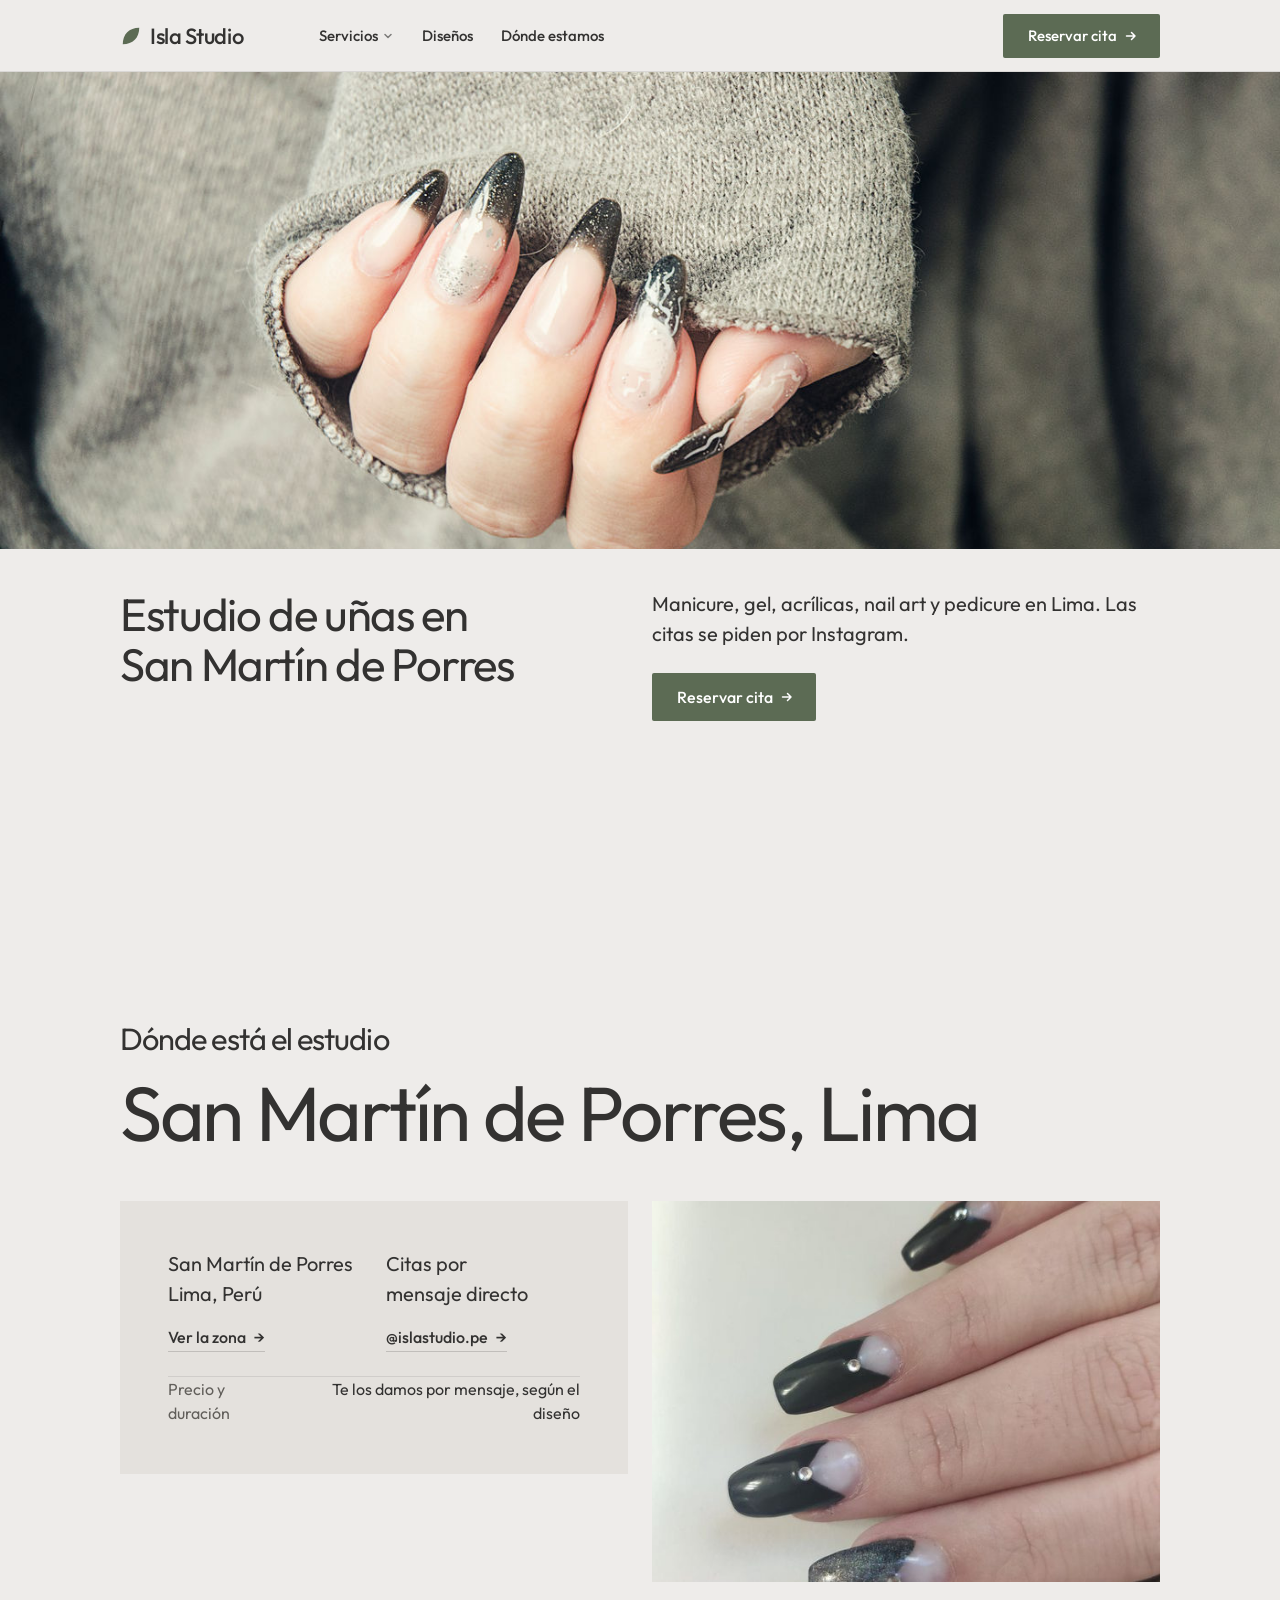
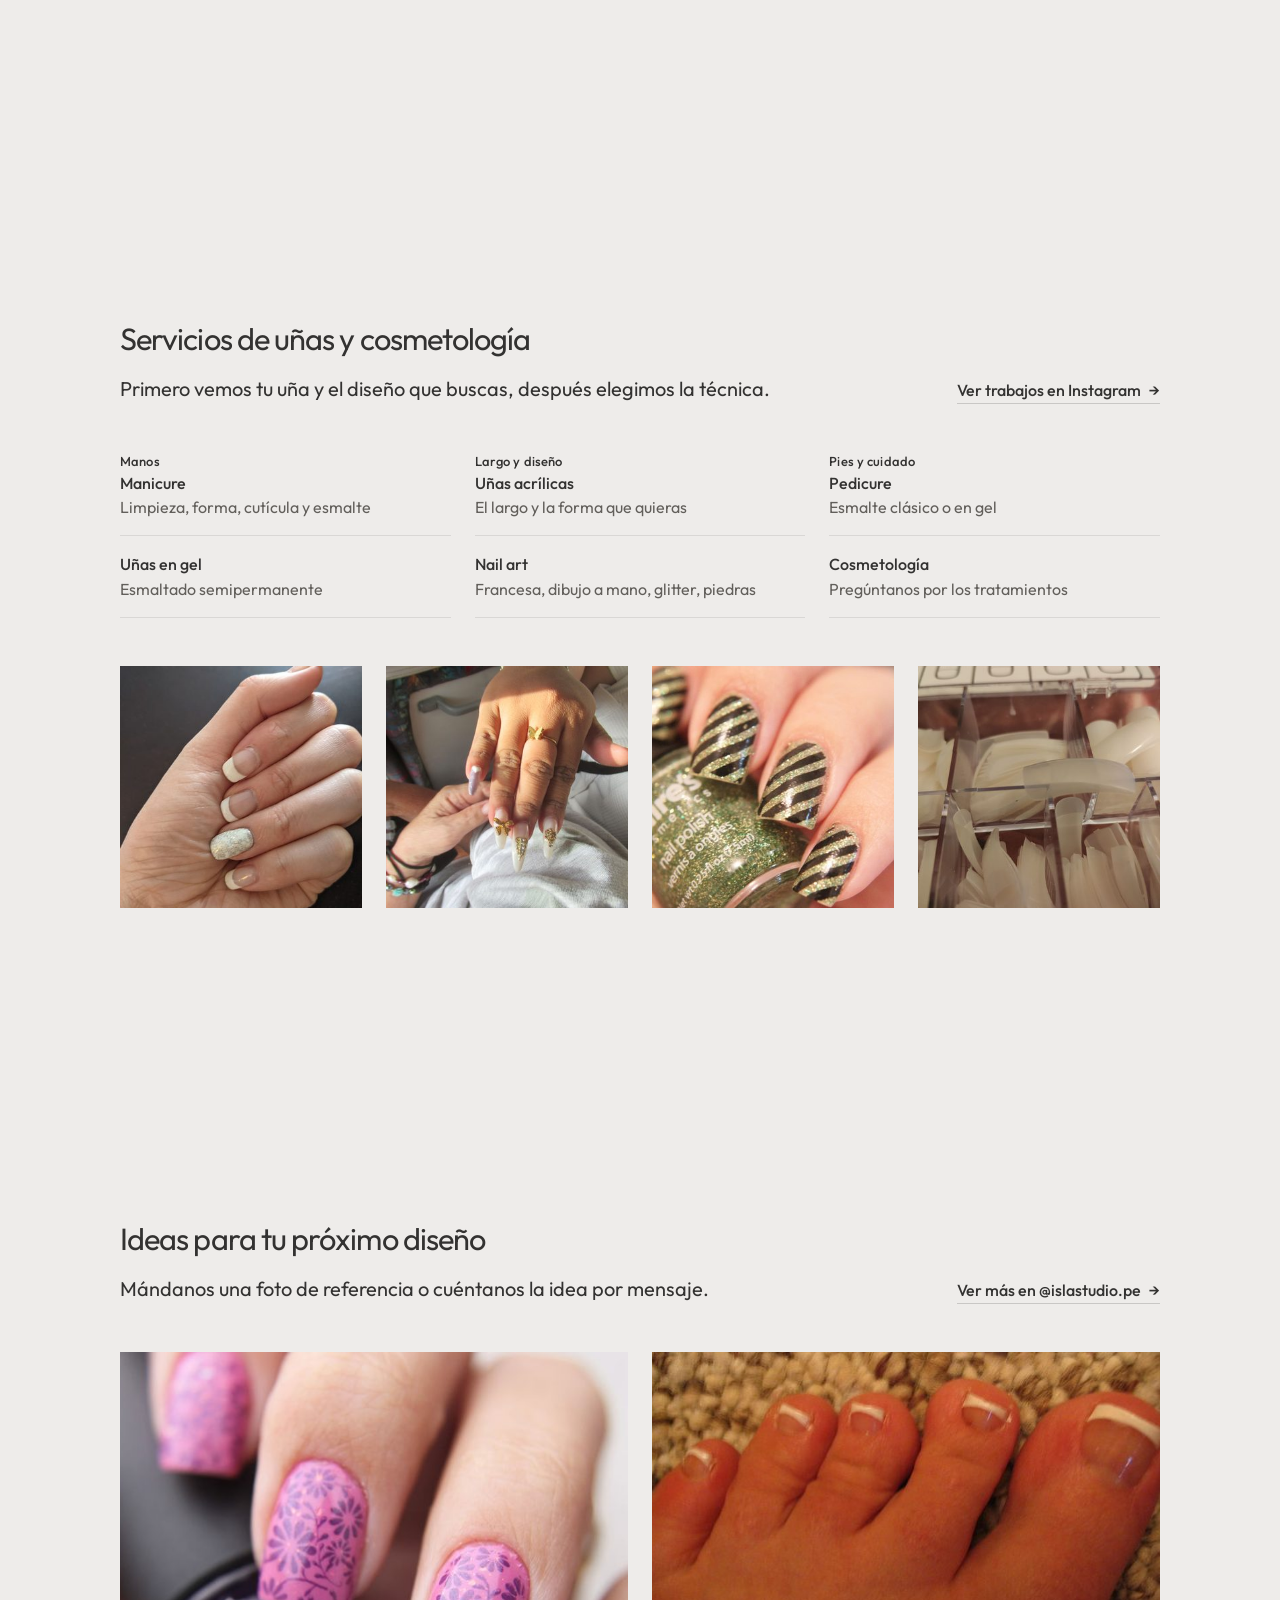
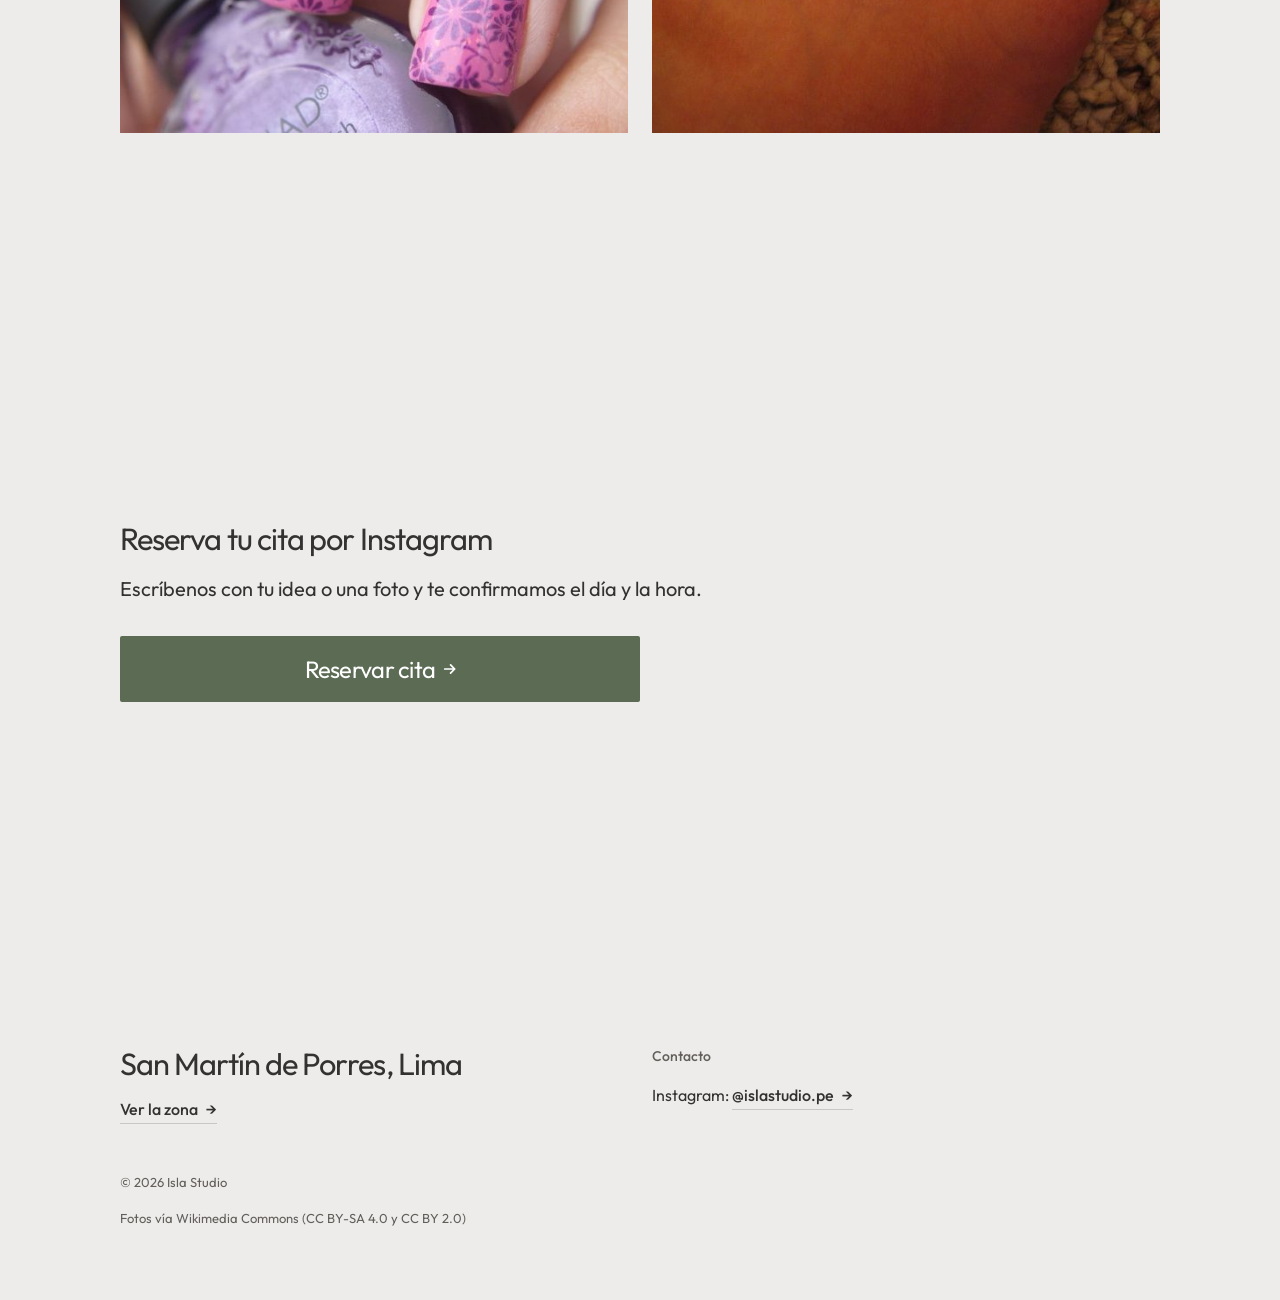
==== index.html @ 9b88b5e1 "Rediseño con taste-skill, unslop y humanizer: kit de lugar, nuevo texto en es-PE, imágenes responsiv" ====
<!doctype html>
<html lang="es-PE" data-type="place" data-radius="sharp" data-buttons="arrow" data-motion>
<head>
<meta charset="utf-8">
<meta name="viewport" content="width=device-width, initial-scale=1, viewport-fit=cover">
<title>Isla Studio | Uñas y cosmetología en San Martín de Porres, Lima</title>
<meta name="description" content="Estudio de uñas y cosmetología en San Martín de Porres, Lima: manicure, uñas en gel y acrílicas, nail art y pedicure. Citas por mensaje en Instagram.">
<link rel="canonical" href="https://islaestudioperu.com/">
<meta property="og:type" content="website">
<meta property="og:url" content="https://islaestudioperu.com/">
<meta property="og:locale" content="es_PE">
<meta property="og:site_name" content="Isla Studio">
<meta property="og:title" content="Isla Studio | Uñas y cosmetología en San Martín de Porres">
<meta property="og:description" content="Manicure, gel, acrílicas, nail art y pedicure en San Martín de Porres, Lima. Citas por Instagram.">
<meta property="og:image" content="https://islaestudioperu.com/img/manicure-gel-1200x630.jpg">
<meta name="twitter:card" content="summary_large_image">
<link rel="icon" href="favicon.svg" type="image/svg+xml">
<meta name="theme-color" content="#eeecea">
<meta name="site-kind" content="other"><meta name="page-type" content="place"><meta name="page-kind" content="place">
<link rel="preconnect" href="https://fonts.googleapis.com">
<link rel="preconnect" href="https://fonts.gstatic.com" crossorigin>
<link href="https://fonts.googleapis.com/css2?family=Outfit:wght@400..600&display=swap" rel="stylesheet">
<link rel="stylesheet" href="assets/system.css">
<link rel="stylesheet" href="assets/ui/cards.css">
<link rel="stylesheet" href="assets/motion/motion.css">
<link rel="stylesheet" href="assets/backgrounds/backgrounds.css">
<link rel="stylesheet" href="assets/layout/layout.css">
<link rel="stylesheet" href="assets/icons/icon.css">
<style>
:root {
  --p-bg: #eeecea; --p-surface: #e4e1dd; --p-ink: #333231; --p-muted: #625f5b;
  --p-accent: #5c6b54; --p-accent-ink: #ffffff; --p-action: #5c6b54; --p-action-ink: #ffffff;
  --p-inv-bg: #333231; --p-inv-surface: #3e3d3c; --p-inv-ink: #eeecea; --p-inv-muted: #adaba9;
  --p-inv-accent: #eeecea; --p-inv-accent-ink: #333231; --p-inv-action: #eeecea; --p-inv-action-ink: #333231;
  --font-display: "Outfit", system-ui, sans-serif;
  --font-text: "Outfit", system-ui, sans-serif;
  --display-weight: 400;
  --display-tracking: -0.03em;
}
</style>
<script>document.documentElement.classList.add('m-enter');setTimeout(()=>document.documentElement.classList.add('m-enter-done'),700)</script>
<script src="assets/backgrounds/backgrounds.js"></script>
<script>document.documentElement.classList.add('mo-js');setTimeout(()=>document.documentElement.classList.add('mo-safe'),2500)</script>
<link rel="modulepreload" href="assets/moments/moments.js">
<link rel="modulepreload" href="assets/moments/lib.js">
<link rel="modulepreload" href="assets/moments/picture-develops/moment.js">
<style>
  .rows .rows__name small { display: block; font-weight: 400; color: var(--muted); font-size: 16px; line-height: 24px; }
  .type-moment { margin: 0; max-width: none; width: 100%; font: var(--display-weight) clamp(40px, 6vw, 88px)/1.02 var(--font-display); letter-spacing: -0.03em; }
  .type-moment a { display: block; color: inherit; text-decoration: underline; text-decoration-thickness: 2px; text-underline-offset: 0.12em; text-decoration-color: transparent; transition: text-decoration-color 180ms cubic-bezier(0.22, 1, 0.36, 1); }
  .type-moment a:hover, .type-moment a:focus-visible { text-decoration-color: currentColor; }
  #visit .visit-head { display: grid; gap: var(--s-4); margin-bottom: var(--s-7); }
  .strip { margin-top: var(--s-7); }
  .strip a, .pair a { display: block; overflow: hidden; color: inherit; }
  .strip img, .pair img { display: block; width: 100%; object-fit: cover; transition: transform 600ms cubic-bezier(0.22, 1, 0.36, 1); }
  .strip img { aspect-ratio: 1 / 1; }
  .pair img { aspect-ratio: 4 / 3; }
  @media (hover: hover) and (pointer: fine) { .strip a:hover img, .pair a:hover img { transform: scale(1.03); } }
  @media (max-width: 1023px) { #visit .pl-photo { margin-top: var(--s-7); } }
  @media (min-width: 640px) and (max-width: 1023px) {
    #servicios .grid--top { grid-template-columns: repeat(3, minmax(0, 1fr)); }
    #servicios .strip { grid-template-columns: repeat(4, minmax(0, 1fr)); }
    #servicios .grid > * { grid-column: auto; }
  }
  @media (max-width: 639px) {
    .strip { grid-template-columns: repeat(2, minmax(0, 1fr)); }
    .strip > * { grid-column: auto; }
    .strip > :nth-child(n+3) { display: none; }
  }
</style>
<script type="application/ld+json">
{
  "@context": "https://schema.org",
  "@type": "NailSalon",
  "name": "Isla Studio",
  "url": "https://islaestudioperu.com/",
  "description": "Estudio de uñas y cosmetología en San Martín de Porres, Lima.",
  "image": "https://islaestudioperu.com/img/manicure-gel-2000x900.jpg",
  "address": {
    "@type": "PostalAddress",
    "addressLocality": "San Martín de Porres",
    "addressRegion": "Lima",
    "addressCountry": "PE"
  },
  "areaServed": "San Martín de Porres, Lima",
  "sameAs": ["https://www.instagram.com/islastudio.pe/"]
}
</script>
</head>
<body>
<!-- type: place (compact page, 8 photographs)
     deal: hero place (printed), nav nav-cards, footer footer-visit, rhythm space, buttons arrow, mark leaf,
     offer strip, place pair, type moment address, rooms layout not used; close close-type (no photograph left)
     palette three-stones (stone ground and a muted olive accent, the calm of a manicure table), type outfit, radius sharp
     moments: picture-develops on the visit photograph (the one photograph that develops as the studio comes into view) -->
<header class="nav">
  <div class="wrap nav__bar">
    <a class="skip-link" href="#top">Saltar al contenido</a>
    <a class="nav__logo" href="#top"><span class="mark" data-mark="leaf" aria-hidden="true"></span>Isla Studio</a>
    <nav class="nav__links" aria-label="Principal">
      <div class="nav__item">
        <a class="nav__link" href="#servicios">Servicios <svg class="chev" viewBox="0 0 12 12" aria-hidden="true"><path d="M3 4.5l3 3 3-3" fill="none" stroke="currentColor" stroke-width="1.5" stroke-linecap="round" stroke-linejoin="round"/></svg></a>
        <div class="nav__menu">
          <div class="wrap grid">
            <a class="menu-card span-4" href="#manos">
              <div class="panel"><img class="frame__img" src="img/francesa-glitter-600x750.jpg" width="600" height="750" alt="Uñas con francesa y glitter" loading="lazy"></div>
              <span class="t-card">Manos</span>
              <span class="t-small muted">Manicure y uñas en gel</span>
            </a>
            <a class="menu-card span-4" href="#largo">
              <div class="panel"><img class="frame__img" src="img/stiletto-dorado-800x800.jpg" width="800" height="800" alt="Uñas stiletto en nude con mariposas doradas" loading="lazy"></div>
              <span class="t-card">Largo y diseño</span>
              <span class="t-small muted">Acrílicas y nail art</span>
            </a>
            <a class="menu-card span-4" href="#pies">
              <div class="panel"><img class="frame__img" src="img/pedicure-francesa-700x434.jpg" width="700" height="434" alt="Pedicure con francesa blanca" loading="lazy"></div>
              <span class="t-card">Pies y cuidado</span>
              <span class="t-small muted">Pedicure y cosmetología</span>
            </a>
          </div>
        </div>
      </div>
      <div class="nav__item"><a class="nav__link" href="#disenos">Diseños</a></div>
      <div class="nav__item"><a class="nav__link" href="#visit">Dónde estamos</a></div>
    </nav>
    <div class="nav__actions">
      <a class="btn btn--primary" href="https://ig.me/m/islastudio.pe" target="_blank" rel="noopener">Reservar cita</a>
    </div>
    <button class="nav__toggle" type="button" aria-expanded="false" aria-label="Menú"><svg width="18" height="18" viewBox="0 0 18 18" aria-hidden="true"><path d="M2 5h14M2 13h14" stroke="currentColor" stroke-width="1.6" stroke-linecap="round"/></svg></button>
  </div>
</header>

<main id="top">
  <section class="hero hero--place" data-enter aria-labelledby="hero-h">
    <picture class="hero__bg" data-phone-fill style="--ly-pos: 50% 50%"><source media="(max-width: 639px)" srcset="img/manicure-gel-800x900.jpg"><img src="img/manicure-gel-2000x900.jpg" srcset="img/manicure-gel-1400x700.jpg 1400w, img/manicure-gel-2000x900.jpg 2000w" sizes="100vw" width="2000" height="900" alt="Manos con uñas largas en punta, francesa negra y nail art, sobre un suéter gris" fetchpriority="high"></picture>
    <div class="wrap"><div class="hero-text">
      <div class="hero__text">
        <h1 id="hero-h">Estudio de uñas en San Martín de Porres</h1>
        <p class="hero__lead">Manicure, gel, acrílicas, nail art y pedicure en Lima. Las citas se piden por Instagram.</p>
        <div class="btn-row"><a class="btn btn--primary" href="https://ig.me/m/islastudio.pe" target="_blank" rel="noopener">Reservar cita</a></div>
      </div>
    </div></div>
  </section>

  <section class="section" id="visit" data-place="visit" aria-labelledby="visit-h">
    <div class="wrap">
      <div class="visit-head">
        <h2 id="visit-h">Dónde está el estudio</h2>
        <p class="type-moment"><a class="type-moment__link" href="https://www.google.com/maps/search/?api=1&amp;query=San+Mart%C3%ADn+de+Porres%2C+Lima" target="_blank" rel="noopener">San Martín de Porres, Lima</a></p>
      </div>
      <div class="grid grid--top">
        <div class="span-6">
          <div class="visit visit--card">
            <div class="visit__cols">
              <div class="visit__col stack-4">
                <address class="visit__address">San Martín de Porres<br>Lima, Perú</address>
                <a class="link" href="https://www.google.com/maps/search/?api=1&amp;query=San+Mart%C3%ADn+de+Porres%2C+Lima" target="_blank" rel="noopener">Ver la zona</a>
              </div>
              <div class="visit__col stack-4">
                <p class="visit__address">Citas por mensaje directo</p>
                <a class="link" href="https://www.instagram.com/islastudio.pe/" target="_blank" rel="noopener">@islastudio.pe</a>
              </div>
            </div>
            <ul class="visit__rows">
              <li><span>Precio y duración</span><span>Te los damos por mensaje, según el diseño</span></li>
            </ul>
          </div>
        </div>
        <figure class="pl-photo pl-photo--end span-6 start-7" data-moment="picture-develops" style="--pl-r: 1.3333; --pos: 50% 55%"><img src="img/unas-piedras-800x1066.jpg" srcset="img/unas-piedras-600x800.jpg 600w, img/unas-piedras-800x1066.jpg 800w" sizes="(max-width: 1023px) 92vw, 588px" alt="Uñas en gris oscuro con piedras pequeñas y degradado con glitter" width="800" height="1066" loading="lazy"></figure>
      </div>
    </div>
  </section>

  <section class="section" id="servicios" aria-labelledby="servicios-h">
    <div class="wrap">
      <div class="section-head section-head--split">
        <div><h2 id="servicios-h">Servicios de uñas y cosmetología</h2><p>Primero vemos tu uña y el diseño que buscas, después elegimos la técnica.</p></div>
        <a class="link" href="https://www.instagram.com/islastudio.pe/" target="_blank" rel="noopener">Ver trabajos en Instagram</a>
      </div>
      <div class="grid grid--top">
        <div class="span-4" id="manos">
          <p class="t-label">Manos</p>
          <ul class="rows">
            <li><span class="rows__name">Manicure<small>Limpieza, forma, cutícula y esmalte</small></span></li>
            <li><span class="rows__name">Uñas en gel<small>Esmaltado semipermanente</small></span></li>
          </ul>
        </div>
        <div class="span-4" id="largo">
          <p class="t-label">Largo y diseño</p>
          <ul class="rows">
            <li><span class="rows__name">Uñas acrílicas<small>El largo y la forma que quieras</small></span></li>
            <li><span class="rows__name">Nail art<small>Francesa, dibujo a mano, glitter, piedras</small></span></li>
          </ul>
        </div>
        <div class="span-4" id="pies">
          <p class="t-label">Pies y cuidado</p>
          <ul class="rows">
            <li><span class="rows__name">Pedicure<small>Esmalte clásico o en gel</small></span></li>
            <li><span class="rows__name">Cosmetología<small>Pregúntanos por los tratamientos</small></span></li>
          </ul>
        </div>
      </div>
      <div class="grid strip">
        <a class="span-3" href="https://www.instagram.com/islastudio.pe/" target="_blank" rel="noopener"><img src="img/francesa-glitter-600x750.jpg" srcset="img/francesa-glitter-360x450.jpg 360w, img/francesa-glitter-600x750.jpg 600w" sizes="(max-width: 639px) 44vw, 282px" alt="Francesa con glitter en el dedo anular" width="600" height="750" loading="lazy"></a>
        <a class="span-3" href="https://www.instagram.com/islastudio.pe/" target="_blank" rel="noopener"><img src="img/stiletto-dorado-800x800.jpg" srcset="img/stiletto-dorado-360x360.jpg 360w, img/stiletto-dorado-800x800.jpg 800w" sizes="(max-width: 639px) 44vw, 282px" alt="Uñas stiletto en nude con mariposas doradas" width="800" height="800" loading="lazy"></a>
        <a class="span-3" href="https://www.instagram.com/islastudio.pe/" target="_blank" rel="noopener"><img src="img/rayas-glitter-800x800.jpg" srcset="img/rayas-glitter-360x360.jpg 360w, img/rayas-glitter-800x800.jpg 800w" sizes="(max-width: 639px) 44vw, 282px" alt="Uñas con rayas diagonales negras y glitter dorado" width="800" height="800" loading="lazy"></a>
        <a class="span-3" href="https://www.instagram.com/islastudio.pe/" target="_blank" rel="noopener"><img src="img/tips-unas-600x750.jpg" srcset="img/tips-unas-360x450.jpg 360w, img/tips-unas-600x750.jpg 600w" sizes="(max-width: 639px) 44vw, 282px" alt="Caja de tips transparentes para extensiones de uñas" width="600" height="750" loading="lazy"></a>
      </div>
    </div>
  </section>

  <section class="section" id="disenos" aria-labelledby="disenos-h">
    <div class="wrap">
      <div class="section-head section-head--split">
        <div><h2 id="disenos-h">Ideas para tu próximo diseño</h2><p>Mándanos una foto de referencia o cuéntanos la idea por mensaje.</p></div>
        <a class="link" href="https://www.instagram.com/islastudio.pe/" target="_blank" rel="noopener">Ver más en @islastudio.pe</a>
      </div>
      <div class="grid grid--top pair">
        <a class="span-6" href="https://www.instagram.com/islastudio.pe/" target="_blank" rel="noopener"><img src="img/nail-art-rosa-1000x620.jpg" srcset="img/nail-art-rosa-700x434.jpg 700w, img/nail-art-rosa-1000x620.jpg 1000w" sizes="(max-width: 639px) 92vw, 588px" alt="Uñas rosadas con flores estampadas en morado" width="1000" height="620" loading="lazy"></a>
        <a class="span-6" href="https://www.instagram.com/islastudio.pe/" target="_blank" rel="noopener"><img src="img/pedicure-francesa-1000x620.jpg" srcset="img/pedicure-francesa-700x434.jpg 700w, img/pedicure-francesa-1000x620.jpg 1000w" sizes="(max-width: 639px) 92vw, 588px" alt="Pedicure con francesa blanca" width="1000" height="620" loading="lazy"></a>
      </div>
    </div>
  </section>
</main>

<footer class="footer closing footer--visit" id="contact" aria-labelledby="close-h">
  <div class="wrap">
    <div class="closing__cta close--type">
      <div class="section-head"><h2 id="close-h">Reserva tu cita por Instagram</h2><p class="t-lead">Escríbenos con tu idea o una foto y te confirmamos el día y la hora.</p></div>
      <a class="btn btn--primary btn--xl" href="https://ig.me/m/islastudio.pe" target="_blank" rel="noopener">Reservar cita</a>
      <!-- WhatsApp (cuando tengas el número): <a class="btn btn--secondary" href="https://wa.me/51NUMERO?text=Hola%20Isla%20Studio">Escribir por WhatsApp</a> -->
    </div>
    <div class="closing__links">
      <div class="grid">
        <div class="span-6 stack-4">
          <address class="footer__address">San Martín de Porres, Lima</address>
          <p><a class="link" href="https://www.google.com/maps/search/?api=1&amp;query=San+Mart%C3%ADn+de+Porres%2C+Lima" target="_blank" rel="noopener">Ver la zona</a></p>
        </div>
        <div class="span-6 start-7 stack-4">
          <h3>Contacto</h3>
          <p>Instagram: <a class="link" href="https://www.instagram.com/islastudio.pe/" target="_blank" rel="noopener">@islastudio.pe</a></p>
        </div>
      </div>
      <div class="footer__legal">
        <span>&copy; 2026 Isla Studio</span>
        <a class="credits" href="creditos.html">Fotos vía Wikimedia Commons (CC BY-SA 4.0 y CC BY 2.0)</a>
      </div>
    </div>
  </div>
</footer>
<nav class="actionbar" aria-label="Acciones rápidas">
  <a class="btn btn--primary" href="https://ig.me/m/islastudio.pe" target="_blank" rel="noopener">Reservar cita</a>
</nav>
<script type="module" src="assets/system.js"></script>
<script type="module" src="assets/motion/motion.js"></script>
<script type="module" src="assets/layout/layout.js"></script>
</body>
</html>
---- assets/system.css ----
/*
  taste-skill system.css - the one system for the page. Link it first, then assets/ui/cards.css (the
  feature card, its panel and the fragment placements), then set the palette (--p-*), the fonts and
  the radius set on :root in the page (node scripts/start.mjs prints that block).
  Do not add a second grid, spacing scale, type scale, radius scale, button or card style.
*/

/* ---------------------------------------------------------------- tokens */
:root {
  /* palette (hex only; fx.js reads --bg --surface --ink --muted --accent --accent-ink) */
  --p-bg: #ffffff;
  --p-surface: #f4f4f4;
  --p-ink: #111111;
  --p-muted: #6b6b6b;
  --p-accent: #1a4be0;
  --p-accent-ink: #ffffff;
  --p-action: #1a4be0;      /* buttons, links, focus: the accent, or the ink when the accent is too pale */
  --p-action-ink: #ffffff;
  --p-inv-bg: #111111;
  --p-inv-surface: #1c1c1c;
  --p-inv-ink: #f4f4f4;
  --p-inv-muted: #a3a3a3;
  --p-inv-accent: #ffffff;
  --p-inv-accent-ink: #111111;
  --p-inv-action: #ffffff;
  --p-inv-action-ink: #111111;
  /* the lit ground behind UI and in the closing band (references/cards.md), one per page, tech pages only
     (none on kind other, which is flat): <html data-ground="sand|sky|sage|painting">. system.js gives it to every ground
     that holds UI, on light and dark pages alike; --hue on one panel changes only its accent */
  --ground-bg: #d9ccb7; --ground-surface: #e9e0d2; --ground-ink: #2a2622; --ground-muted: #5a534a; --ground-accent: #a8794a;

  /* fonts */
  --font-display: system-ui, -apple-system, "Segoe UI", sans-serif;
  --font-text: system-ui, -apple-system, "Segoe UI", sans-serif;
  --font-mono: ui-monospace, "SFMono-Regular", Menlo, Consolas, monospace;
  --display-weight: 400;    /* headlines 400; 500 on a tech page (software, gaming, hardware) */
  --display-tracking: -0.025em;

  /* the page rhythm (references/layout-v4.md): one section per screen. The header is fixed and
     --nav tall; every section is padded --padt above and --padb (plus the phone action bar, --bar)
     below, and is exactly one or two screens tall (--h: 1 or 2; --hm on a phone). The hero's words
     start --hgap under the header and its content ends --hpadb above the fold. */
  --nav: 72px;
  --padt: 120px;
  --padb: 72px;
  --hgap: 48px;
  --hpadb: 64px;
  --bar: 0px;
  /* grid: one .wrap (alias .container) for the header, every section and the footer, the same
     --gut on both sides: 1280 wide at x 80-1360 at 1440, 342 at x 24-366 at 390 */
  --container: 1280px;
  --gut: 80px;
  --pad: var(--gut);
  --gutter: 24px;

  /* spacing: 4/8 scale */
  --s-1: 4px;  --s-2: 8px;  --s-3: 12px; --s-4: 16px; --s-5: 24px;
  --s-6: 32px; --s-7: 48px; --s-8: 64px; --s-9: 96px; --s-10: 128px;
  --section: 40px;      /* only a .section outside main (the kit's demo pages); every main > section and
                           footer.closing take --padt and --padb */
  --section-band: 56px; /* the same for an older footer outside footer.closing */
  --head-gap: 48px;     /* the one heading-to-content gap, 32 on a phone (layout.css reads it as --ly-head-gap) */
  --card-pad: 16px;     /* card padding (cards.css sets its own for cards with a panel) */
  --card-gap: 16px;     /* gap between cards */

  /* type scale (the only sizes on the page) */
  --t-label: 13px;
  --t-small: 14px;
  --t-body: 16px;
  --t-lead: 18px;
  --t-card: 18px;
  --t-h3: 24px;
  /* straight lines from the phone size at 390 to the desktop size at 1440 (system.md's table) */
  --t-h2: clamp(30px, 1.72vw + 23.3px, 48px);
  --t-h1: clamp(38px, 3.24vw + 25.4px, 72px);
  /* a big number stays a step under the h2 (VI-11): 38 at 1440, 28 at 390, so it never reads as a
     section heading; a stats row and a price set their own, smaller still */
  --t-stat: clamp(28px, .952vw + 24.29px, 38px);

  /* radius: one scale (soft by default; data-radius on <html> switches it) */
  --r-sm: 8px;  --r-md: 12px; --r-lg: 20px; --r-btn: 8px;

  /* controls (fixed here; a page never adds its own) */
  --btn-h: 44px;
  --btn-h-sm: 36px;
  --nav-h: var(--nav);  /* the older name, kept for the kit's files */
  --icon: 16px;         /* small icons: socials, menu chevrons, mono brand marks */

  /* motion: the one UI ease-out (motion.css --m-ease and ui/base.css --u-ease read it; references/motion.md) */
  --ease: cubic-bezier(.2, .8, .2, 1);
  --dur: 180ms;
}
html[data-radius="sharp"] { --r-sm: 4px; --r-md: 6px;  --r-lg: 8px;  --r-btn: 4px; }
html[data-radius="soft"]  { --r-sm: 8px; --r-md: 12px; --r-lg: 20px; --r-btn: 8px; }
html[data-radius="round"] { --r-sm: 10px; --r-md: 16px; --r-lg: 24px; --r-btn: 999px; }
/* the four lit grounds (references/cards.md); sand is the default above. painting goes with
   painterly-landscape (x.ai's daylight sky over olive hills) */
html[data-ground="sky"]      { --ground-bg: #c6d3df; --ground-surface: #d6e0e9; --ground-ink: #25303a; --ground-muted: #4d5964; --ground-accent: #3f6a92; }
html[data-ground="sage"]     { --ground-bg: #cdd6c6; --ground-surface: #dce3d6; --ground-ink: #262d24; --ground-muted: #535b51; --ground-accent: #6c8e63; }
html[data-ground="painting"] { --ground-bg: #79a8d6; --ground-surface: #a6c4e2; --ground-ink: #16212c; --ground-muted: #273949; --ground-accent: #9c9b3c; }
/* cards.css takes its card and panel radii from this scale */
html[data-radius] .card { --c-r: var(--r-lg); }
html[data-radius] .panel { --p-r: var(--r-md); }

/* a phone: the header 56, the sections padded 96 / 48, the hero's words 40 under the header and its
   content ending 24 above the fold, 24 at both sides, 12 between columns */
@media (max-width: 639px) {
  :root { --nav: 56px; --padt: 96px; --padb: 48px; --hgap: 40px; --hpadb: 24px; --gut: 24px; --gutter: 12px; --card-gap: 12px; --head-gap: 32px; }
}
@media (min-width: 640px) {
  :root { --gut: 48px; --section: 48px; --section-band: 72px; --card-pad: 24px; }
}
@media (min-width: 1024px) {
  :root { --gut: 80px; --section: 56px; --section-band: 96px; --card-gap: 24px;
          --t-lead: 20px; --t-card: 20px; --t-h3: 28px; }
  /* a place (and a local service): the 1200 column at x 120-1320 */
  html[data-type="place"] { --gut: 120px; --container: 1200px; }
}
/* a place (VI-06, ST-96, PH-23): its own smaller type (h1 48/53 and 32/37, h2 32/40 and 24/30, titles
   and the sub-line 20 and 18), the Recipe 3 hero's gap under its photograph (40, 24 on a phone),
   square photographs and cards and 2px buttons, whatever data-radius and data-buttons say */
:root[data-type="place"] {
  --hgap: 40px;
  --t-h1: clamp(32px, 1.524vw + 26.06px, 48px);
  --t-h2: clamp(24px, .762vw + 21px, 32px);
  --t-h3: clamp(20px, .381vw + 18.51px, 24px);
  --r-sm: 2px; --r-md: 0px; --r-lg: 0px; --r-btn: 2px;
}
:root[data-type="place"] :is(h1, .t-h1) { line-height: 1.104; }
:root[data-type="place"] :is(h2, .t-h2) { line-height: 1.25; }
@media (max-width: 639px) {
  :root[data-type="place"] { --hgap: 24px; }
  :root[data-type="place"] :is(h1, .t-h1) { line-height: 1.156; }
}

/* ---------------------------------------------------------------- grounds (at most three) */
:root, .ground-base {
  --bg: var(--p-bg); --surface: var(--p-surface); --ink: var(--p-ink); --muted: var(--p-muted);
  --accent: var(--p-accent); --accent-ink: var(--p-accent-ink); --card: var(--p-surface);
  --action: var(--p-action); --action-ink: var(--p-action-ink);
}
.ground-surface {
  --bg: var(--p-surface); --surface: var(--p-bg); --ink: var(--p-ink); --muted: var(--p-muted);
  --accent: var(--p-accent); --accent-ink: var(--p-accent-ink); --card: var(--p-bg);
  --action: var(--p-action); --action-ink: var(--p-action-ink);
}
.ground-inverse {
  --bg: var(--p-inv-bg); --surface: var(--p-inv-surface); --ink: var(--p-inv-ink); --muted: var(--p-inv-muted);
  --accent: var(--p-inv-accent); --accent-ink: var(--p-inv-accent-ink); --card: var(--p-inv-surface);
  --action: var(--p-inv-action); --action-ink: var(--p-inv-action-ink);
}
:root, .ground-base, .ground-surface, .ground-inverse {
  --line: color-mix(in oklab, var(--ink) 11%, transparent);
  --line-strong: color-mix(in oklab, var(--ink) 20%, transparent);
  /* effects (fx.js) and UI fragments (assets/ui) take the colours of the ground they sit on */
  --fx-bg: var(--bg); --fx-surface: var(--surface); --fx-ink: var(--ink); --fx-muted: var(--muted);
  --fx-accent: var(--accent); --fx-accent-ink: var(--accent-ink);
  --ui-font: var(--font-text); --ui-mono: var(--font-mono); --ui-radius: var(--r-md);
}
.ground-base, .ground-surface, .ground-inverse { background: var(--bg); color: var(--ink); }

/* ---------------------------------------------------------------- base */
*, *::before, *::after { box-sizing: border-box; }
/* an anchor lands on the section's top (the judge's frame): the fixed header covers --nav of its --padt */
html { -webkit-text-size-adjust: 100%; scroll-padding-top: 0; scroll-behavior: auto; margin: 0; }
body {
  margin: 0; background: var(--bg); color: var(--ink);
  font: 400 var(--t-body)/1.55 var(--font-text);
  -webkit-font-smoothing: antialiased; text-rendering: optimizeLegibility; overflow-x: clip;
}
img, svg, video, canvas { display: block; max-width: 100%; }
/* hidden means hidden, also on an img the line above makes a block (a menu tab's photograph, a peek photograph) */
[hidden] { display: none !important; }
img, video { height: auto; }
a { color: inherit; text-decoration: none; }
button { font: inherit; color: inherit; }
h1, h2, h3, h4, p, ul, ol, figure, blockquote { margin: 0; }
ul, ol { padding: 0; list-style: none; }
h1, h2, h3, h4 {
  font-family: var(--font-display); font-weight: var(--display-weight);
  letter-spacing: var(--display-tracking); text-wrap: balance; overflow-wrap: break-word;
  /* a long word (a German compound at 390) breaks at a syllable with a hyphen, in the language of <html lang>;
     only words of 10 letters or more, 4 at least on each side, so a short English heading never breaks */
  hyphens: auto; -webkit-hyphens: auto; hyphenate-limit-chars: 10 4 4;
}
h1, .t-h1 { font-size: var(--t-h1); line-height: 1.04; }
h2, .t-h2 { font-size: var(--t-h2); line-height: 1.1; }
h3, .t-h3 { font-size: var(--t-h3); line-height: 1.2; }
h4, .t-card { font-family: var(--font-text); font-weight: 500; font-size: var(--t-card); line-height: 1.3; letter-spacing: -0.01em; }
p { text-wrap: pretty; }
.t-lead  { font-size: var(--t-lead); line-height: 1.5; }
.t-body  { font-size: var(--t-body); line-height: 1.55; }
.t-small { font-size: var(--t-small); line-height: 1.5; }
.t-label { font-size: var(--t-label); font-weight: 500; line-height: 1.4; letter-spacing: 0.01em; }
.t-stat  { font-family: var(--font-display); font-weight: var(--display-weight); font-size: var(--t-stat);
           line-height: 1; letter-spacing: var(--display-tracking); font-variant-numeric: tabular-nums; }
.muted { color: var(--muted); }
.mono  { font-family: var(--font-mono); }
.measure { max-width: 62ch; }
:focus-visible { outline: 2px solid var(--action); outline-offset: 2px; border-radius: 2px; }
::selection { background: color-mix(in oklab, var(--accent) 30%, transparent); }

/* ---------------------------------------------------------------- grid */
.wrap, .container { width: min(100% - 2 * var(--gut), var(--container)); margin-inline: auto; padding-inline: 0; }
.grid { display: grid; grid-template-columns: repeat(12, minmax(0, 1fr)); column-gap: var(--gutter); row-gap: var(--card-gap); }
.grid > * { min-width: 0; grid-column: 1 / -1; }
.section { padding-block: var(--section); }

/* ---------------------------------------------------------------- one section per screen
   The page is a stack of screens. Framed at scrollY = k x the screen height, a shot shows exactly one
   section: the hero alone on the first screen, every other section (and footer.closing, the close and
   the footer in one) exactly one or two screens tall, its h2 first, --padt under its top. Heights
   and padding do it: no pinning, snapping or script.
     <section class="section" id=".." style="--h: 2">     (2 screens; --hm sets a phone's count alone)
       <div class="wrap"> the h2 first, then the content </div>     (the one in-flow child)
     </section>
   A layer (a full-bleed photograph or ground behind the words) is an <img class="layer" aria-hidden="true">
   beside the .wrap. Content must fit: one screen holds 708px of content at 1440x900 (900 - 120 - 72),
   two hold 1,608 (the second screen's part starts --padt under its top with .g2). From 640 to 1279 a
   section keeps at least its screens and grows past them rather than overlap the next. */
main > :is(section, .section), footer.closing {
  position: relative; box-sizing: border-box;
  height: calc(var(--h, 1) * 100vh); height: calc(var(--h, 1) * 100svh);
  padding: var(--padt) 0 calc(var(--padb) + var(--bar));
}
main > :is(section, .section) > :is(.wrap, .container), footer.closing > .wrap { position: relative; z-index: 1; height: 100%; }
main > :is(section, .section) > :is(.wrap, .container):not(.grid) { display: flex; flex-direction: column; }
/* a .wrap that is the section's grid too (class="wrap grid"): its rows start at the top */
main > :is(section, .section) > :is(.wrap, .container).grid { align-content: start; }
/* .fill: the block that takes what the screen leaves under the heading (a photograph, a frame) */
main > :is(section, .section) > .wrap > .fill { flex: 1 1 0; min-height: 0; }
/* two screens as two groups: row 1 the h2 and the first group, row 2 the rest (no second h2), starting
   --padt under the second screen's top, so the second shot looks like any other section */
main > :is(section, .section).g2, footer.closing.g2 { --h: 2; }
main > :is(section, .section).g2 > :is(.wrap, .container), footer.closing.g2 > .wrap { display: grid; grid-template-rows: minmax(0, 1fr) minmax(0, 1fr); row-gap: calc(var(--padt) + var(--padb) + var(--bar)); }
main > :is(section, .section).g2 > :is(.wrap, .container) > *, footer.closing.g2 > .wrap > * { min-height: 0; align-self: start; }
main > :is(section, .section).g2 > :is(.wrap, .container) > :is(.group, .fill) { align-self: stretch; }
/* a group: one screen's part of a .g2 section (its h2 and first rows, or the rest) */
.group { display: flex; flex-direction: column; min-height: 0; }
/* each screen's card row runs down to that screen's foot (the cards stretch, their panels grow), so
   the second screen of a .g2 is never a short row over an empty ground; both rows end on the same line */
@media (min-width: 1024px) {
  main > :is(section, .section).g2 > .wrap > .grid:last-child,
  main > :is(section, .section).g2 > .wrap > .group > .grid:last-child { align-self: stretch; flex: 1 1 auto; min-height: 0; }
}
.group > .fill { flex: 1 1 0; min-height: 0; }
@media (min-width: 640px) and (max-width: 1279px) {
  main > :is(section, .section):not(.hero, .section--hero), footer.closing {
    height: auto; min-height: calc(var(--h, 1) * 100vh); min-height: calc(var(--h, 1) * 100svh);
  }
  /* the section is a column and its .wrap takes all of it, so a .fill (a photograph, a frame) still
     grows to the section's foot (a min-height percentage would not resolve, leaving it at its least) */
  /* :where() keeps it at no weight, so a page's own phone- or tablet-only hiding (section.desk-only { display: none }) wins */
  :where(main > :is(section, .section):not(.hero, .section--hero), footer.closing) { display: flex; flex-direction: column; }
  main > :is(section, .section):not(.hero, .section--hero) > :is(.wrap, .container), footer.closing > .wrap { flex: 1 0 auto; height: auto; min-height: 0; }
}
/* a phone: lvh (the screen with its bars hidden) for every section but the hero; --hm when stacking
   makes the content taller than the desktop count */
@media (max-width: 639px) {
  /* at least its screens, never less: content a screen cannot hold makes the section taller (the rhythm
     check then asks for --hm: 2 or less content); a fixed height would lay its last rows over the next
     section, the fault the phone shots showed most (a list under the closing heading and its button) */
  main > :is(section, .section):not(.hero, .section--hero), footer.closing {
    height: auto; min-height: calc(var(--hm, var(--h, 1)) * 100vh); min-height: calc(var(--hm, var(--h, 1)) * 100lvh);
  }
  /* one grid row at least the screens tall that grows with the .wrap's content: the .wrap is stretched to
     it, so its .fill and its two groups still share a definite height */
  /* (at no weight, as on the tablet: a page's own section.desk-only { display: none } still hides it) */
  :where(main > :is(section, .section):not(.hero, .section--hero):has(> :is(.wrap, .container)), footer.closing) {
    display: grid; grid-template-columns: minmax(0, 1fr); grid-template-rows: 1fr; grid-auto-rows: auto;
  }
  main > :is(section, .section):not(.hero, .section--hero) > :is(.wrap, .container), footer.closing > .wrap { height: auto; }
  main > :is(section, .section).g2m, footer.closing.g2m { --hm: 2; }
  main > :is(section, .section).g2m > :is(.wrap, .container), footer.closing.g2m > .wrap { display: grid; grid-template-rows: minmax(0, 1fr) minmax(0, 1fr); row-gap: calc(var(--padt) + var(--padb) + var(--bar)); }
  /* stacked in one, the two groups keep the open cards' 32px, so the first group's last panel never meets
     the next card's title */
  main > :is(section, .section).g2:not(.g2m) > :is(.wrap, .container) { display: flex; row-gap: var(--s-6); }
  /* what the two screens leave goes around the second group, so it opens below the header, not on the fold */
  main > :is(section, .section).g2:not(.g2m) > :is(.wrap, .container) > :last-child { margin-block: auto; }
  main > :is(section, .section).g2:not(.g2m) > :is(.wrap, .container) > * { align-self: stretch; }
}
/* a layer: the photograph or ground of a whole section, under its words, edge to edge */
main > :is(section, .section) > :is(img, video, canvas, picture).layer,
footer.closing > :is(img, video, canvas, picture).layer {
  position: absolute; inset: 0; z-index: 0; width: 100%; height: 100%; max-width: none; object-fit: cover; object-position: var(--pos, 50% 50%);
}
main > :is(section, .section) > picture.layer > img { width: 100%; height: 100%; object-fit: cover; }

/* the hero: exactly the first screen, the fixed header over its top. Its words start --hgap under the
   header (--photo adds a full-bleed photograph's height above them on a place); its content ends
   --hpadb above the fold, and nothing of the next section shows, at 1440, 1024, 820 and 390.
     <section class="hero hero--<type>"><div class="wrap"><div class="hero-text"> .. </div>[one strip]</div></section>
   .hero-text holds the whole composition (the words, and the picture or window beside or under them);
   one docked strip (logos, three facts) may follow it, at most 96px, desktop only. */
main > :is(.hero, .section--hero) {
  height: 100vh; height: 100svh; min-height: 0;
  padding: calc(var(--nav) + var(--photo, 0px) + var(--hgap)) 0 calc(var(--hpadb) + var(--bar));
}
:is(.hero, .section--hero) > .wrap { height: 100%; display: grid; grid-template-rows: minmax(0, 1fr) auto; row-gap: var(--s-7); }
:is(.hero, .section--hero) > .wrap > .hero-text { min-height: 0; }
/* a phone: the hero is at least the first screen and grows when a short phone (320x640) cannot hold its
   words, buttons and picture, so nothing of it lies over the next section or under the header */
@media (max-width: 639px) {
  main > :is(.hero, .section--hero) { height: auto; min-height: 100vh; min-height: 100svh; }
  main > :is(.hero, .section--hero):has(> :is(.wrap, .container)) { display: grid; grid-template-columns: minmax(0, 1fr); grid-template-rows: 1fr; grid-auto-rows: auto; }
  main > :is(.hero, .section--hero) > :is(.wrap, .container) { height: auto; }
}
:is(.hero, .section--hero) > .wrap > .hero-strip { grid-row: 2; max-height: 96px; }
@media (max-width: 639px) { :is(.hero, .section--hero) > .wrap > .hero-strip { display: none; } }
.section--hero .section-head { max-width: 860px; }
/* the starter's own hero (hero-split): the words on span-5 top-aligned, the picture on span-6 start-7
   as tall as the hero's content box (at most 716 at 1440x900); a phone stacks words, then the picture
   in what is left */
.hero-text.hero-split { height: 100%; align-items: stretch; }
.hero-split > .hero-copy { align-self: start; }
.hero-split > .hero-visual { position: relative; min-height: 0; height: 100%; }
@media (max-width: 1023px) {
  .hero-text.hero-split { display: flex; flex-direction: column; gap: var(--s-6); }
  .hero-split > .hero-visual { flex: 1 1 0; min-height: 200px; height: auto; }
}
.hero-copy > * + * { margin-top: var(--s-5); }
/* the h1 first in the words' column: its capitals start on the picture's top line, not the line box's
   (the leading above the capitals would put the words about 12px under the photograph's top) */
.hero-copy > h1:first-child { text-box: trim-start cap alphabetic; }
.hero-copy > .btn-row { margin-top: var(--s-6); }
/* three short facts at the foot of the words' column, on the picture's bottom line (no dead space
   under the buttons): <dl class="hero-facts"><div><dt>..</dt><dd>..</dd></div> x3</dl> */
@media (min-width: 1024px) {
  .hero-split > .hero-copy { height: 100%; display: flex; flex-direction: column; }
  .hero-split > .hero-copy > .hero-facts { margin-top: auto; }
}
.hero-facts { display: grid; grid-template-columns: repeat(3, minmax(0, 1fr)); gap: var(--s-5) var(--gutter); margin: 0; }
.hero-facts > div { display: grid; gap: var(--s-1); align-content: start; }
.hero-facts dt { font-size: var(--t-small); color: var(--muted); }
.hero-facts dd { margin: 0; font-weight: 500; }
@media (max-width: 1023px) { .hero-facts { display: none; } }
/* a notice line above the h1 (changed hours, a delivery cut-off): one line with a number, static,
   starting on the left line like the h1 under it */
.hero-notice { font-size: var(--t-small); font-weight: 500; color: var(--ink); }
.hero-notice b, .hero-notice strong { font-weight: 500; color: var(--accent); }
.hero-copy > .hero-notice + h1 { margin-top: var(--s-5); }

/* a phone: open tiles from a row of three or four (rooms, goods, beans) go two-up, an odd last one
   across the row, so a row of three fits one 844px screen (stacked one under another they need two) */
@media (max-width: 639px) {
  .grid > .tile:is(.span-3, .span-4) { grid-column: auto / span 6; }
  .grid > .tile:is(.span-3, .span-4):nth-child(odd of .tile):nth-last-child(1 of .tile) { grid-column: 1 / -1; }
  .grid > .tile:is(.span-3, .span-4) .tile__head { flex-wrap: wrap; gap: 0 var(--s-2); }
}
/* a phone: open cards (words on the ground, the panel under them) stacked one under another keep 32px
   between a panel's foot and the next card's title, so a title never reads as the panel's caption */
@media (max-width: 639px) { .grid:has(> .card--open) { row-gap: var(--s-6); } }
/* a phone stacks a two-screen section's four open tiles into its two screens: their panels take 180px (a wide
   crop), so the h2 and the first two tiles of two lines each end on the first screen and the four inside both,
   not a third of a screen past. A page that sets its group's own --p-h (#features .panel) sets its phone value
   too, as the starter does */
@media (max-width: 639px) { main > :is(section, .section).g2 .card--open > .panel { --p-h: 180px; } }
/* spans: desktop >= 1024. Tablet 640-1023: text cards on span-3 and span-6 go two-up; cards with a
   panel (a visual needs the width; the one exception is a span-6 pair, below)
   and everything else (split text and visuals, span-4 cards, span-5/7/8 blocks) take the full row, so a split stacks and no row is left half empty. Phone < 640: one column. */
@media (min-width: 640px) and (max-width: 1023px) {
  .grid > .card.span-3:not(:has(> .panel)), .grid > .card.span-6:not(:has(> .panel)) { grid-column: auto / span 6; }
  /* the one exception with a panel: a 2x2 (or a pair) of span-6 cards stays two-up from 720px (a panel
     of about 310px and more, wide enough for a kit fragment), so four cards take one or two screens
     at 768-820 instead of a card per row (four stacked panels run past two screens). Split cards and
     every other span keep the full row. Under 720 a card per row. */
  @media (min-width: 720px) {
    .grid > .card.span-6:has(> .panel):not(.card--split) { grid-column: auto / span 6; }
    .grid > .card.span-6:has(> .panel):not(.card--split):nth-child(odd of .card.span-6):nth-last-child(1 of .card.span-6) { grid-column: 1 / -1; }
  }
  /* open tiles (rooms, models, people, a photo pair) go two-up; an odd last one takes the row */
  .grid > .tile:is(.span-3, .span-4, .span-6) { grid-column: auto / span 6; }
  .grid > .tile:is(.span-3, .span-4, .span-6):nth-child(odd of .tile):nth-last-child(1 of .tile) { grid-column: 1 / -1; }
}
@media (min-width: 1024px) {
  .span-2  { grid-column: auto / span 2; }
  .span-3  { grid-column: auto / span 3; }
  .span-4  { grid-column: auto / span 4; }
  .span-5  { grid-column: auto / span 5; }
  .span-6  { grid-column: auto / span 6; }
  .span-7  { grid-column: auto / span 7; }
  .span-8  { grid-column: auto / span 8; }
  .span-9  { grid-column: auto / span 9; }
  .span-10 { grid-column: auto / span 10; }
  .span-12 { grid-column: auto / span 12; }
  .start-1 { grid-column-start: 1; } .start-2 { grid-column-start: 2; } .start-3 { grid-column-start: 3; }
  .start-5 { grid-column-start: 5; } .start-6 { grid-column-start: 6; } .start-7 { grid-column-start: 7; }
  .start-4 { grid-column-start: 4; } .start-8 { grid-column-start: 8; } .start-9 { grid-column-start: 9; }
  .start-10 { grid-column-start: 10; }
  /* a split is top-aligned: the words' first line and the picture's top on one line (never centred
     against each other, never mirrored: text left, the visual right, on every split of the page) */
  .grid--middle, .grid--top { align-items: start; }
}
/* card rows: every card in a row the same height (a plain .grid stretches them) */
.grid:is(.grid--middle, .grid--top) > .card { align-self: stretch; }
/* 1024-1279: a span-4 card's panel would be about 220px wide, too narrow for real UI. Cards with a
   panel on span-4 go two-up, a span-8 one takes the row, and an odd last one takes the row too
   (steps, proof row: two, then one wide; bento: the wide card, then the four small ones two by two) */
@media (min-width: 1024px) and (max-width: 1279px) {
  .grid > .card.span-4:has(> .panel) { grid-column: auto / span 6; }
  .grid > .card.span-8:has(> .panel),
  .grid > .card.span-4:has(> .panel):nth-child(odd of .card.span-4):nth-last-child(1 of .card.span-4) { grid-column: 1 / -1; }
}

/* ---------------------------------------------------------------- section heading */
.section-head { max-width: 760px; margin-bottom: var(--head-gap); display: grid; gap: var(--s-4); }
/* every heading starts on the left line (a centred head among left ones reads as a mistake): the
   old centred head is left-aligned too */
.section-head--center { text-align: left; justify-items: start; }
/* a head row: the h2 (and its line) left, one link or the section's button at the right line */
.section-head--split { max-width: none; display: flex; align-items: end; justify-content: space-between; gap: var(--s-5); flex-wrap: wrap; }
.section-head--split > div { display: grid; gap: var(--s-4); max-width: 760px; }
.section-head p { color: var(--ink); font-size: var(--t-lead); line-height: 1.5; max-width: 60ch; }
.section-head--row { max-width: none; display: flex; align-items: end; justify-content: space-between; gap: var(--s-5); flex-wrap: wrap; }
.section-head--row > div { display: grid; gap: var(--s-4); max-width: 760px; }
/* the hero row (hero-product, hero-cycle): the h1 and its line left, the buttons right, across 1280 */
.section--hero .section-head--row { max-width: none; }

/* ---------------------------------------------------------------- buttons (one pair, a dealt look)
   One pair a page, .btn--primary and .btn--secondary, in the look dealt with the page (sections.md)
   and set once on <html data-buttons>; the markup never changes:
     solid  filled primary, outlined secondary, the radius scale (Figma; the default)
     pill   pills, a chevron after the primary's label, a tinted secondary (x.ai)
     tonal  the radius scale, a tinted secondary with no outline (Linear, Vercel)
     arrow  an arrow after the primary's label; the secondary is a text link with an arrow (Stripe)
     block  near-square corners, 48px tall; the secondary is an underlined text link (shops, hotels) */
.btn {
  display: inline-flex; align-items: center; justify-content: center; gap: var(--s-2);
  height: var(--btn-h); padding: 0 var(--s-5); border-radius: var(--r-btn); border: 1px solid transparent;
  font: 500 var(--t-body)/1 var(--font-text); letter-spacing: 0; white-space: nowrap; cursor: pointer;
  transition: background-color var(--dur) var(--ease), color var(--dur) var(--ease), border-color var(--dur) var(--ease), text-decoration-color var(--dur) var(--ease);
}
.btn--primary { background: var(--action); color: var(--action-ink); }
.btn--primary:hover { background: color-mix(in oklab, var(--action) 86%, var(--ink)); }
/* an inverted primary (the action is the ground's ink: a brand band, a lit ground): its hover steps toward the ground, as the filled one steps toward the ink */
.ground-brand .btn--primary:hover { background: color-mix(in oklab, var(--action) 88%, var(--bg)); }
/* the ground's own colour with a clear border: never grey on grey, readable on an effect too */
.btn--secondary { background: var(--bg); color: var(--ink); border-color: var(--line-strong); }
.btn--secondary:hover { background: color-mix(in oklab, var(--bg) 94%, var(--ink)); border-color: color-mix(in oklab, var(--ink) 35%, transparent); }
.btn--sm { height: var(--btn-h-sm); padding: 0 var(--s-4); font-size: var(--t-small); }
html[data-buttons="pill"] { --r-btn: 999px; }
html[data-buttons="block"] { --r-btn: 2px; --btn-h: 48px; }
html:is([data-buttons="pill"], [data-buttons="tonal"]) .btn--secondary { background: color-mix(in oklab, var(--ink) 8%, var(--bg)); border-color: transparent; }
html:is([data-buttons="pill"], [data-buttons="tonal"]) .btn--secondary:hover { background: color-mix(in oklab, var(--ink) 14%, var(--bg)); border-color: transparent; }
/* arrow and block: the secondary is a text link at the button's height (no box: one button look) */
html:is([data-buttons="arrow"], [data-buttons="block"]) .btn--secondary {
  background: none; border-color: transparent; padding-inline: var(--s-2);
  text-decoration: underline; text-underline-offset: 4px; text-decoration-color: var(--line-strong);   /* the .link look */
}
html:is([data-buttons="arrow"], [data-buttons="block"]) .btn--secondary:hover { background: none; border-color: transparent; text-decoration-color: currentColor; }
/* the glyph after a label: a chevron (pill) or an arrow (arrow), drawn so every font shows the same */
html[data-buttons="pill"] .btn--primary::after,
html[data-buttons="arrow"] :is(.btn--primary, .btn--secondary)::after {
  content: ""; flex: none; width: 12px; height: 12px; margin-right: -2px; background: currentColor;
  -webkit-mask: var(--btn-glyph) center / contain no-repeat; mask: var(--btn-glyph) center / contain no-repeat;
  transition: transform var(--dur) var(--ease);
}
html[data-buttons="pill"] { --btn-glyph: url("data:image/svg+xml,%3Csvg xmlns='http://www.w3.org/2000/svg' viewBox='0 0 12 12'%3E%3Cpath d='M4.5 2.5 8 6l-3.5 3.5' fill='none' stroke='black' stroke-width='1.6' stroke-linecap='round' stroke-linejoin='round'/%3E%3C/svg%3E"); }
html[data-buttons="arrow"] { --btn-glyph: url("data:image/svg+xml,%3Csvg xmlns='http://www.w3.org/2000/svg' viewBox='0 0 12 12'%3E%3Cpath d='M1.5 6h8.5M6.5 2.5 10 6l-3.5 3.5' fill='none' stroke='black' stroke-width='1.5' stroke-linecap='round' stroke-linejoin='round'/%3E%3C/svg%3E"); }
@media (hover: hover) and (pointer: fine) { html:is([data-buttons="pill"], [data-buttons="arrow"]) .btn:hover::after { transform: translateX(3px); } }
.btn:active { transform: translateY(1px) scale(.985); }
.btn--arrow::after { content: "\2192"; transition: transform var(--dur) var(--ease); }
@media (hover: hover) and (pointer: fine) { .btn--arrow:hover::after { transform: translateX(3px); } }
/* the drawn arrow (assets/motion: its stem grows and its head moves 3px on hover), the last child of
   a primary button, a pill or a link: <svg class="m-arrow" viewBox="0 0 12 12" aria-hidden="true">
   <path class="m-arrow__stem" d="M1 6h8"/><path class="m-arrow__head" d="M4.5 2.5 8 6l-3.5 3.5"/></svg>.
   It replaces the dealt glyph, so a button never shows two */
.m-arrow { flex: none; width: 12px; height: 12px; margin-right: -2px; overflow: visible;
           fill: none; stroke: currentColor; stroke-width: 1.6; stroke-linecap: round; stroke-linejoin: round; }
.btn--xl .m-arrow { width: 0.62em; height: 0.62em; stroke-width: 1.4; }
:is(.btn, .link, .pill):has(> .m-arrow)::after { content: none; display: none; }
.btn-row { display: flex; flex-wrap: wrap; gap: var(--s-3); align-items: center; }
.section-head--center .btn-row { justify-content: center; }
/* on the phone every button row stacks full width */
@media (max-width: 639px) {
  .btn-row { flex-direction: column; align-items: stretch; width: 100%; justify-self: stretch; }
  /* full width, the second action is a text link at the button's height under the filled one (an
     outline across the whole screen reads as a rule, a pale fill as a switched-off button) */
  .btn-row > .btn--secondary { background: none; border-color: transparent; text-decoration: underline; text-underline-offset: 4px; text-decoration-color: var(--line-strong); }
  .section-head--split > .btn { width: 100%; }
}
.link { display: inline-flex; align-items: center; gap: var(--s-2); font-weight: 500; color: var(--ink);
        text-decoration: underline; text-decoration-color: var(--line-strong); text-underline-offset: 4px;
        transition: text-decoration-color var(--dur) var(--ease); }
.link:hover { text-decoration-color: currentColor; }
.link::after { content: "\2192"; display: inline-block; text-decoration: none; transition: transform var(--dur) var(--ease); }
@media (hover: hover) and (pointer: fine) { .link:hover::after { transform: translateX(3px); } }
.pill { display: inline-flex; align-items: center; gap: var(--s-2); height: 32px; padding: 0 var(--s-3);
        border-radius: 999px; border: 1px solid var(--line); background: var(--card);
        font-size: var(--t-label); color: var(--ink); }
.pill .muted { color: var(--muted); }

/* ---------------------------------------------------------------- card (one style) */
.card {
  display: flex; flex-direction: column; gap: var(--s-2); min-width: 0;
  background: var(--card); border: 1px solid var(--line); border-radius: var(--r-lg); padding: var(--card-pad);
}
/* small titles in the text face: a display face at 20px (a condensed or hairline serif) reads smaller than the body */
.card > h3, .card > h4, .card--plan h3 { font-family: var(--font-text); font-weight: 500; font-size: var(--t-card); line-height: 1.3; letter-spacing: -0.01em; }
/* the type floor (system.md): text people read is 16px or more in ink; cards.css sets it for its
   card text, this for a plain card's lines */
.card > p { color: var(--ink); font-size: var(--t-body); max-width: 52ch; }
/* at most two boxes one inside the other (sections.md): a card whose panel holds UI drops its own
   box, so its title and lines sit on the page ground over the panel (Figma's tiles), or runs the
   panel flush to its sides and bottom (cards.css .panel--flush) */
.card.card--open { --c-pad: 0px; background: none; border: 0; box-shadow: none; padding: 0; overflow: visible; }
.card.card--open > .panel { margin: var(--s-5) 0 0; border-radius: var(--r-lg); }
.card.card--open > .panel--top { margin: 0 0 var(--s-5); }
.card--plan.is-featured { border-color: var(--action); box-shadow: inset 0 0 0 1px var(--action); }
/* cards.css (linked after this file) sets .card { gap: 0 } for feature cards; a plan keeps its 16px rows */
.card.card--plan { gap: var(--s-4); }

/* ---------------------------------------------------------------- visuals: panels and frames
   A card's .panel (the inset visual), .stage and the placements (.at-corner, .at-rise, .at-over,
   .at-right, .at-center, .stage--fade-*) come from assets/ui/cards.css (references/cards.md).
   This file adds the frames (hero, split, square, closing band) and lets a .stage work inside them.
   The grounds' colours: system.js lights every ground that holds UI (see there). */
:not(.card) > .panel { border-radius: var(--p-r, var(--r-md)); }   /* a panel on its own: four round corners */
.menu-card .panel { --p-h: 160px; }
.frame {
  position: relative; isolation: isolate; overflow: clip; display: flex; align-items: center; justify-content: center;
  background: var(--surface); border-radius: var(--r-lg); border: 1px solid var(--line);
  padding: clamp(var(--s-4), 4vw, var(--s-7));
}
/* a zero-width spacer keeps --ratio (height / width) as the frame's minimum height */
.frame::before { content: ""; flex: none; width: 0; padding-top: var(--ratio, 0px); }
/* an object or scene (assets/objects) and a photograph (.frame__img) fill the frame themselves */
.frame > :not(canvas, .stage, .loop-pause, .frame__fx, .frame__img, [data-print], [data-scene], .print3d) { position: relative; max-width: 100%; min-width: 0; }
/* a photograph is a plain rectangle in its frame: no border, no print, no filter */
.frame--photo { padding: 0; border: 0; }
/* .frame--fill: as tall as its row (a split's picture beside the words, down to the section's foot);
   stacked on a tablet or a phone it takes what the screen leaves, at least 200px */
.frame--fill { height: 100%; }
@media (max-width: 1023px) {
  .grid.fill:has(> .frame--fill) { display: flex; flex-direction: column; gap: var(--s-6); }
  .grid.fill > .frame--fill { flex: 1 1 0; height: auto; min-height: 200px; }
}
/* a split's words as a column: the last block (stats, a link) on the picture's bottom line */
.split-col { display: flex; flex-direction: column; gap: var(--s-5); }
@media (min-width: 1024px) { .split-col { height: 100%; } .split-col > .split-col__end { margin-top: auto; } }
:is(.frame, .panel) > .frame__img { position: absolute; inset: 0; z-index: 0; width: 100%; height: 100%; max-width: none; object-fit: cover; }
.frame--portrait { --ratio: 125%; }
/* the product stage (hero-product): wide, the product whole on it; a phone gets a tall stage */
.frame--stage { --ratio: 50%; }
@media (max-width: 639px) { .frame--stage, .frame--portrait { --ratio: 120%; } }
.frame--hero { padding: clamp(24px, 5vw, 64px); }
.frame--split { --ratio: 80%; }
.frame--square { --ratio: 100%; }
/* the closing band: the hero's echo, lit with the page's ground (sand, sky, sage or painting) on light
   and dark pages alike, so its text and buttons take that ground's ink. Its effect sits on a layer of
   its own, <div class="frame__fx" data-fx="..">, held still and calm where the text sits (system.js) */
.frame--cta { min-height: 420px; }
/* .frame--lit: the same for an object's frame that holds a few words in its clear half (the
   product statement's facts in a .frame__text, lower left; the object stands right of centre) */
.frame--cta, .frame--lit {
  border-color: transparent; background: var(--ground-bg); color: var(--ground-ink);
  --bg: var(--ground-surface); --surface: var(--ground-surface); --ink: var(--ground-ink); --muted: var(--ground-muted);
  --action: var(--ground-ink); --action-ink: var(--ground-surface);
  --line: color-mix(in oklab, var(--ground-ink) 12%, transparent); --line-strong: color-mix(in oklab, var(--ground-ink) 24%, transparent);
}
.frame > .frame__fx { position: absolute; inset: 0; z-index: 0; }
/* on a light page the buttons on a lit ground keep the page's own action colour: one action, one look
   (a dark page keeps the lit ground's ink, which reads on the bright ground) */
html:not([data-tone="dark"]) :is(.frame--cta, .frame--lit, .footer--statement) { --action: var(--p-action); --action-ink: var(--p-action-ink); }
/* a card on a photograph (a booking form over the room): the card holds the page's colours */
.frame--photo:has(> .card) { padding: clamp(var(--s-5), 5vw, var(--s-8)) clamp(var(--s-4), 4vw, var(--s-7)); }
.frame--photo > .card { position: relative; z-index: 1; width: min(100%, 480px); }   /* flat: no shadow at rest (ST-97) */
.frame--cta > .frame__fx { opacity: .85; }
.frame--lit > .frame__text { z-index: 2; align-self: flex-end; margin-right: auto; width: min(100%, 360px); display: grid; gap: var(--s-5); }
/* 2:1 on a desktop; a phone gets 2:3, the words at the top and the object smaller and low under
   them (its hero preset), so the facts never touch the object */
.frame--lit { --ratio: 50%; }
@media (max-width: 639px) { .frame--lit { --ratio: 150%; } .frame--lit > .frame__text { align-self: flex-start; } }
@media (max-width: 639px) { .frame--split { --ratio: 100%; } }
/* A hero, wide or split frame (x.ai's hero window): --w on the rising fragment's slot (its true width)
   centres it while it fits; anchored 24px in and cut by the right edge once the frame is narrower.
   --pair on the .stage (the main fragment's width plus the part of the second that sticks out)
   centres the pair; below 1024 the main one alone. In a card's panel cards.css places it (.at-corner,
   .at-rise, .at-right; a centred .at-rise.fit narrows with the panel), as its recipe says. */
.frame > .stage > .at-rise { --ax: max(24px, calc(50% - var(--w, 64%) / 2)); }
.frame--hero > .stage > .at-rise { --ax: max(24px, calc(50% - var(--pair, var(--w, 64%)) / 2)); }
.frame--hero > .stage > .at-over { --bx: max(24px, calc(50% - var(--pair, 800px) / 2)); }
@media (max-width: 1023px) { .frame--hero > .stage > .at-rise { --ax: max(24px, calc(50% - var(--w, 64%) / 2)); } }
/* a frame holding a cards.css .stage: the stage fills it and places the fragments (references/cards.md);
   the hero and wide frames are 16:7 and square on a phone; below 1024 only the main fragment shows */
.frame:has(> .stage) { padding: 0; }
.frame--hero:has(> .stage) { aspect-ratio: 16 / 7; }
@media (max-width: 1023px) {
  .frame--hero:has(> .stage) { aspect-ratio: 3 / 2; }   /* a tablet: room for the main fragment's rows */
}
/* a tablet held upright (820x1180): a taller frame, so the hero fills the screen without a gap */
@media (min-width: 640px) and (max-width: 1023px) and (orientation: portrait) {
  .frame--hero:has(> .stage) { aspect-ratio: 4 / 3; }
}
@media (max-width: 1023px) {
  .frame--hero > .stage > :is(.at-over, .at-over-l) { display: none; }
}
/* a split frame is about 440-560px wide from 1024 to 1279: the main piece alone there */
@media (min-width: 1024px) and (max-width: 1279px) {
  .frame--split > .stage > :is(.at-over, .at-over-l) { display: none; }
}
@media (max-width: 639px) {
  .frame--hero:has(> .stage) { aspect-ratio: 1; }
  .frame > .stage > :is(.at-over, .at-over-l) { display: none; }
  /* phone: cards.css sets a fragment 16px in on both sides, and system.js holds every loop on its
     finished picture, so no pause button lands on the UI */
}
/* a small object on a focal tile (.at-center): its true width (--w, 288px for the slider), narrowed
   on a small panel so 24px of ground always shows on both sides (a span-4 panel is 304px at 1280) */
.stage > .at-center { width: calc(100% - 48px); max-width: var(--w, 288px); }
.stage > .at-center > :is([data-ui], .ui) { width: 100%; max-width: none; }
/* .to-edge stretches a fragment's surface past the bottom (cards.css); doc's surface is its page */
.stage > .to-edge > .ui-doc > .ui-doc__page { min-height: 100%; }
/* .hero-stage: whole fragments side by side in a frame, never overlapping or cut (a row of app
   screens); the first is the main one, and the ones that no longer fit drop out from the end */
.hero-stage { container: hero-stage / inline-size; width: 100%; }
.hero-stage__row { display: flex; align-items: center; justify-content: center; gap: var(--s-5); }
.hero-stage__row > * { flex: none; max-width: 100%; }
@container hero-stage (max-width: 1060px) { .hero-stage__row > :nth-child(n + 3) { display: none; } }
@container hero-stage (max-width: 740px)  { .hero-stage__row > :nth-child(n + 2) { display: none; } }
/* the pause button on every visual that moves by itself for more than 5 s (WCAG 2.2.2): ui.js adds it
   to a loop when it starts to move, system.js to the hero's ground. Write a button.loop-pause into
   the frame only for a loop of your own (hero-cycle). The same solid 32px disc in the page colours as
   assets/ui/base.css's, 12px in from the bottom-right corner, with a 44px hit area. */
.loop-pause {
  position: absolute; right: 12px; bottom: 12px; z-index: 6; display: grid; place-items: center;
  width: 32px; height: 32px; margin: 0; padding: 0; border-radius: 50%; cursor: pointer;
  border: 1px solid color-mix(in oklab, var(--ink) 16%, transparent); background: var(--bg); color: var(--ink);
  box-shadow: 0 1px 2px rgb(0 0 0 / .12), 0 4px 12px -4px rgb(0 0 0 / .28);
}
.loop-pause::before { content: ""; position: absolute; inset: -6px; border-radius: 50%; }
.loop-pause svg { width: 14px; height: 14px; fill: currentColor; }
@media (prefers-reduced-motion: reduce) { .loop-pause { display: none; } }

/* ---------------------------------------------------------------- navigation */
/* The header: fixed, opaque, one hairline under it, the same at every depth (no blur, no shadow, no
   floating pill, never hidden on scroll). Its .wrap is the page's, so the logo starts on the left line
   and the main button ends on the right one. Plain words, 15px, sentence case; one filled button. */
.nav {
  position: fixed; inset: 0 0 auto 0; z-index: 50; height: var(--nav);
  background: var(--bg); color: var(--ink); border-bottom: 1px solid var(--line);
}
.nav__bar { height: 100%; display: flex; align-items: center; gap: var(--s-8); }
/* a text logo: the display face at 500, 22px (the client's SVG logo replaces it when there is one) */
.nav__logo { display: inline-flex; align-items: center; gap: var(--s-2); font: 500 22px/1 var(--font-display); letter-spacing: -0.02em; flex: none; }
@media (max-width: 639px) { .nav__logo { font-size: 20px; } }
.nav__logo svg, .nav__logo img { height: 24px; width: auto; }
/* the brand's mark beside its name, in the accent (the client's logo replaces both). Dealt shapes:
   <span class="mark" data-mark="dots|arc|ring|petal|leaf|stack" aria-hidden="true"></span> */
.mark { display: inline-block; flex: none; width: 22px; height: 22px; background: var(--accent);
        -webkit-mask: var(--mark) center / contain no-repeat; mask: var(--mark) center / contain no-repeat; }
.mark[data-mark="dots"]  { --mark: url("data:image/svg+xml,%3Csvg xmlns='http://www.w3.org/2000/svg' viewBox='0 0 24 24'%3E%3Ccircle cx='6.5' cy='6.5' r='4.5'/%3E%3Ccircle cx='17.5' cy='6.5' r='4.5'/%3E%3Ccircle cx='6.5' cy='17.5' r='4.5'/%3E%3Crect x='13' y='13' width='9' height='9' rx='1.5'/%3E%3C/svg%3E"); }
.mark[data-mark="arc"]   { --mark: url("data:image/svg+xml,%3Csvg xmlns='http://www.w3.org/2000/svg' viewBox='0 0 24 24'%3E%3Cpath d='M2.5 21.5V12a9.5 9.5 0 0 1 19 0v9.5h-6V12a3.5 3.5 0 0 0-7 0v9.5z'/%3E%3C/svg%3E"); }
.mark[data-mark="ring"]  { --mark: url("data:image/svg+xml,%3Csvg xmlns='http://www.w3.org/2000/svg' viewBox='0 0 24 24'%3E%3Cpath fill-rule='evenodd' d='M12 2a10 10 0 1 1 0 20 10 10 0 0 1 0-20zm0 5.5a4.5 4.5 0 1 0 0 9 4.5 4.5 0 0 0 0-9z'/%3E%3C/svg%3E"); }
.mark[data-mark="petal"] { --mark: url("data:image/svg+xml,%3Csvg xmlns='http://www.w3.org/2000/svg' viewBox='0 0 24 24'%3E%3Ccircle cx='12' cy='6.6' r='5'/%3E%3Ccircle cx='17.4' cy='12' r='5'/%3E%3Ccircle cx='12' cy='17.4' r='5'/%3E%3Ccircle cx='6.6' cy='12' r='5'/%3E%3Ccircle cx='12' cy='12' r='4'/%3E%3C/svg%3E"); }
.mark[data-mark="leaf"]  { --mark: url("data:image/svg+xml,%3Csvg xmlns='http://www.w3.org/2000/svg' viewBox='0 0 24 24'%3E%3Cpath d='M3 21C3 10 10 3 21 3c0 11-7 18-18 18z'/%3E%3C/svg%3E"); }
.mark[data-mark="stack"] { --mark: url("data:image/svg+xml,%3Csvg xmlns='http://www.w3.org/2000/svg' viewBox='0 0 24 24'%3E%3Crect x='2' y='2.5' width='20' height='5.5' rx='2.75'/%3E%3Crect x='2' y='9.25' width='14' height='5.5' rx='2.75'/%3E%3Crect x='2' y='16' width='8' height='5.5' rx='2.75'/%3E%3C/svg%3E"); }
/* initial: the name's first letter on a small accent tile (<span class="mark mark--initial" aria-hidden="true">K</span>);
   wordmark: no mark, the name alone */
.mark.mark--initial { -webkit-mask: none; mask: none; display: inline-grid; place-items: center; border-radius: calc(var(--r-sm) * 0.75);
  color: var(--accent-ink); font: var(--display-weight, 400) 13px/1 var(--font-display); letter-spacing: 0; }
.footer__mark .mark, .footer .nav__logo .mark { width: 0.8em; height: 0.8em; margin-right: 0.18em; vertical-align: -0.04em; }
.footer__mark .mark--initial, .footer .nav__logo .mark--initial { width: 1em; height: 1em; font-size: 0.6em; }
.nav--split .nav__logo .mark--initial { width: 26px; height: 26px; font-size: 15px; }
.nav__links { display: flex; align-self: stretch; gap: var(--s-1); flex: 1; min-width: 0; }
.nav__item { display: flex; align-items: center; height: 100%; }
.nav__link {
  position: relative; display: inline-flex; align-items: center; gap: var(--s-1); height: 36px; padding: 0 var(--s-3); border-radius: var(--r-sm);
  font-size: 15px; font-weight: 500; color: var(--ink); white-space: nowrap; transition: background-color var(--dur) var(--ease), color var(--dur) var(--ease);
}
/* a small laptop (1024-1279): the words sit closer, so a bar of four words never wraps or reaches the logo */
@media (min-width: 1024px) and (max-width: 1279px) {
  .nav__bar { gap: var(--s-6); }
  .nav__link { padding: 0 var(--s-2); }
  .nav__link::before, .nav__link[aria-current="page"]::after { left: var(--s-2); right: var(--s-2); }
  .nav__links { gap: 0; }
}
/* the words take no pill or fill (ST-08, ST-11): a 2px line draws under the word from the left on hover and focus and leaves to the right */
.nav__link::before { content: ""; position: absolute; left: var(--s-3); right: var(--s-3); bottom: -2px; height: 2px; border-radius: 2px; background: currentColor;
  transform: scaleX(0); transform-origin: right; transition: transform var(--dur) var(--ease); pointer-events: none; }
.nav__link:hover::before, .nav__link:focus-visible::before, .nav__item:hover > .nav__link::before, .nav__item:focus-within > .nav__link::before { transform: scaleX(1); transform-origin: left; }
.nav__actions > .nav__link::before { left: var(--s-2); right: var(--s-2); }
.nav__link .chev { width: 12px; height: 12px; opacity: .6; transition: transform var(--dur) var(--ease); }
/* the page you are on: a 2px bar under its word (still, the same inset as the hover line) */
.nav__link[aria-current="page"]::after { content: ""; position: absolute; left: var(--s-3); right: var(--s-3); bottom: -2px; height: 2px; border-radius: 2px; background: currentColor; }
.nav__expand { display: none; }
.nav__actions { display: flex; align-items: center; gap: var(--s-4); flex: none; }
/* the bar's button: the page's primary at the one button height (44, 48 with data-buttons="block"; ST-09) */
.nav__actions .btn { height: var(--btn-h); padding-inline: var(--s-5); font-size: 15px; }
.nav__actions > .nav__link { padding-inline: var(--s-2); }
.nav__toggle { display: none; }

.nav__menu {
  position: absolute; left: 0; right: 0; top: 100%; background: var(--bg); color: var(--ink);
  border-top: 1px solid var(--line); border-bottom: 1px solid var(--line);
  padding: var(--s-7) 0 var(--s-8); opacity: 0; visibility: hidden; transform: translateY(-6px);
  transition: opacity 120ms var(--ease), transform 120ms var(--ease), visibility 0s linear 120ms;
}
@media (min-width: 1024px) {
  /* hover opens the full-width panel after 150ms of intent; a click on the word goes to its page */
  .nav__item:hover > .nav__menu, .nav__item:focus-within > .nav__menu {
    opacity: 1; visibility: visible; transform: none; transition-duration: 200ms, 200ms, 0s; transition-delay: 150ms, 150ms, 150ms;
  }
  .nav__item:hover > .nav__link .chev, .nav__item:focus-within > .nav__link .chev { transform: rotate(180deg); }
}
.menu-col { display: grid; gap: var(--s-2); align-content: start; }
.menu-col > .t-label { color: var(--muted); margin-bottom: var(--s-2); }
.menu-col a { display: grid; gap: var(--s-1); padding: var(--s-2) 0; font-weight: 500; }
.menu-col a span { font-weight: 400; color: var(--muted); font-size: var(--t-small); }
.menu-col a:hover { color: var(--action); }
.menu-card { display: grid; gap: var(--s-3); }
.menu-card .panel { --ratio: 56.25%; }

@media (max-width: 1023px) {
  .nav__links, .nav__actions { display: none; }
  /* the menu button takes the secondary button's look on a 44px tap area */
  .nav__toggle {
    display: inline-grid; place-items: center; margin-left: auto; width: 44px; height: 44px; border-radius: var(--r-btn);
    border: 1px solid var(--line-strong); background: transparent; color: var(--ink); cursor: pointer; flex: none;
  }
  .nav.is-open .nav__links {
    display: flex; flex-direction: column; position: fixed; top: var(--nav); left: 0; right: 0; bottom: 0;
    padding: var(--s-4) var(--gut) calc(var(--btn-h) * 2 + 56px); background: var(--bg); overflow-y: auto; gap: 0;
  }
  .nav.is-open .nav__item { display: grid; grid-template-columns: 1fr auto; height: auto; border-bottom: 1px solid var(--line); }
  .nav.is-open .nav__link { height: 56px; padding: 0; font-size: 20px; background: none; }
  .nav.is-open .nav__link[aria-current="page"]::after { left: 0; right: auto; width: 24px; bottom: 10px; }
  .nav.is-open .nav__link::before { display: none; }
  .nav.is-open .nav__link .chev { display: none; }
  .nav.is-open .nav__expand {
    display: inline-grid; place-items: center; width: 44px; height: 56px; border: 0; background: none; color: var(--ink); cursor: pointer;
  }
  .nav__expand svg { width: 16px; height: 16px; transition: transform var(--dur) var(--ease); }
  .nav__item.is-expanded .nav__expand svg { transform: rotate(180deg); }
  .nav.is-open .nav__menu {
    position: static; grid-column: 1 / -1; display: none; opacity: 1; visibility: visible; transform: none;
    box-shadow: none; border: 0; padding: 0 0 var(--s-4);
  }
  .nav.is-open .nav__item.is-expanded .nav__menu { display: block; }
  .nav.is-open .nav__menu :is(.container, .wrap) { width: 100%; }
  .nav.is-open .nav__menu .grid { row-gap: var(--s-4); }
  /* menu cards become plain rows in the sheet (their title and line), the picture panel hidden */
  .nav.is-open .menu-card { display: grid; gap: var(--s-1); padding: var(--s-2) 0; }
  .nav.is-open .menu-card .panel { display: none; }
  .nav.is-open .nav__actions {
    display: grid; gap: var(--s-2); position: fixed; left: 0; right: 0; bottom: 0; z-index: 51;
    padding: var(--s-4) var(--gut) calc(var(--s-4) + env(safe-area-inset-bottom)); background: var(--bg); border-top: 1px solid var(--line);
  }
  .nav.is-open .nav__actions .btn { width: 100%; height: 48px; font-size: var(--t-body); }
  /* a text action (Sign in, a phone line) under the buttons, centred at their height */
  .nav.is-open .nav__actions .nav__link { display: inline-flex; order: 2; justify-content: center; height: var(--btn-h); font-size: var(--t-body); }
  body.nav-locked { overflow: hidden; }
}
/* a tablet and a phone (1023 and below, ST-15): the main button stays in the bar, at the right line
   with the menu button 12px after it; the plain words go to the sheet */
@media (max-width: 1023px) {
  .nav__bar { gap: var(--s-3); }
  .nav:not(.is-open) .nav__actions { display: flex; margin-left: auto; }
  .nav:not(.is-open) .nav__actions > :not(.btn--primary) { display: none; }
  .nav:not(.is-open) .nav__actions + .nav__toggle { margin-left: 0; }
}
@media (max-width: 639px) {
  /* a long name (15 characters, "Verdigris Works"), the main button and the menu button fit 342px (390 wide) on
     one line each, with no page CSS: the name steps down with the screen (18px at 390), the button is the small
     size, and the three sit 8px apart. A name of 17 characters or more is the client's to shorten to its mark. */
  .nav__bar { gap: var(--s-2); }
  .nav__logo { font-size: clamp(16px, 4.6vw, 20px); gap: 6px; white-space: nowrap; }
  .nav__logo .mark:not(.mark--initial) { width: 20px; height: 20px; }
  .nav:not(.is-open) .nav__actions .btn { height: 44px; padding-inline: var(--s-3); font-size: var(--t-small); }
  /* with the phone action bar the bar's button is the action's copy at the foot: the nav's goes into the sheet, so
     the first screen shows it once, the hero's (the bar waits until that has scrolled away; without script, twice
     at most, the hero's and the bar's; copy.md rule 5, action-repeat) */
  :root:has(> body > nav.actionbar) .nav:not(.is-open) .nav__actions { display: none; }
  :root:has(> body > nav.actionbar) .nav:not(.is-open) .nav__toggle { margin-left: auto; }
}
/* no script: the sheet cannot open, so the words stay in the bar (it scrolls sideways) and the dead menu button goes */
@media (scripting: none) and (max-width: 1023px) {
  .nav__links { display: flex; overflow-x: auto; scrollbar-width: none; margin-right: var(--s-3); padding-right: var(--s-2); border-right: 1px solid var(--line); }   /* stops short of the button, and a hairline marks where the row is cut (it scrolls) */
  .nav__toggle { display: none; }
}
/* a phone leaves the words under 80px of bar ("Bre" at 320): they stay in the footer's columns, the bar keeps the name
   and the main button */
@media (scripting: none) and (max-width: 639px) { .nav__links { display: none; } }

/* nav types (dealt, sections.md). Every one is the same fixed bar on the page's .wrap; the full-width
   hover panel on a desktop and the full-screen sheet on a phone are shared, so only the bar's order
   and its panel's contents differ.
   (default) nav-mega: the logo, the words 64px right of it, the actions at the right line; the panel
              holds two or three link columns and one picture card (Figma)
   nav-cards: the same bar; its panel holds three or four picture cards (a.menu-card, span-4 or span-3)
   .nav--centre: the words in the middle of the bar (Linear, Vercel)
   .nav--split: the words left, the name in the middle, the actions right (shops, hotels, restaurants)
   .nav--tone: the bar on the page's inverse ground, a band of colour over a light page (x.ai's black
              bar); the panel under it stays on the page ground */
@media (min-width: 1024px) {
  .nav--split .nav__bar, .nav--centre .nav__bar { display: grid; grid-template-columns: minmax(0, 1fr) auto minmax(0, 1fr); }
  .nav--split .nav__logo { grid-column: 2; grid-row: 1; font-size: 26px; }
  .nav--split .nav__links { grid-column: 1; grid-row: 1; }
  /* the first word starts on the left line (its box, its letters and its underline) */
  .nav--split .nav__links > .nav__item:nth-child(1 of .nav__item) > .nav__link { padding-left: 0; }
  .nav--split .nav__links > .nav__item:nth-child(1 of .nav__item) > .nav__link::before,
  .nav--split .nav__links > .nav__item:nth-child(1 of .nav__item) > .nav__link[aria-current="page"]::after { left: 0; }
  .nav--split .nav__actions, .nav--centre .nav__actions { grid-column: 3; grid-row: 1; justify-self: end; }
  .nav--centre .nav__logo { grid-column: 1; grid-row: 1; justify-self: start; }
  .nav--centre .nav__links { grid-column: 2; grid-row: 1; justify-content: center; flex: none; }
}
.nav--tone { --bg: var(--p-inv-bg); --ink: var(--p-inv-ink); --muted: var(--p-inv-muted); --accent: var(--p-inv-accent); --accent-ink: var(--p-inv-accent-ink);
             --action: var(--p-inv-action); --action-ink: var(--p-inv-action-ink); --card: var(--p-inv-surface);
             --line: color-mix(in oklab, var(--p-inv-ink) 14%, transparent); --line-strong: color-mix(in oklab, var(--p-inv-ink) 26%, transparent); }
.nav--tone .nav__menu { --bg: var(--p-bg); --ink: var(--p-ink); --muted: var(--p-muted); --action: var(--p-action); --line: color-mix(in oklab, var(--p-ink) 11%, transparent); }
/* the older float type is the plain bar now (a floating, frosted pill is not a header) */

/* ---------------------------------------------------------------- logo row */
.logos { display: flex; flex-wrap: wrap; justify-content: space-between; align-items: center; gap: var(--s-5) var(--s-6); }
.logos > * { height: 28px; width: auto; max-width: 100%; color: var(--ink); }
.logos .wordmark { height: auto; font: 500 var(--t-card)/1 var(--font-display); letter-spacing: -0.02em; white-space: nowrap; }
/* --mono marks in a logo row: 28px tall, each in the same box (the mask keeps its shape) */
.logos .icon-mono { width: 120px; height: 28px; }
/* tablet and phone: a grid, so a wrapped row never leaves one logo on its own */
@media (max-width: 1023px) { .logos { display: grid; grid-template-columns: repeat(3, minmax(0, 1fr)); justify-items: center; } }
@media (max-width: 639px)  { .logos { grid-template-columns: repeat(2, minmax(0, 1fr)); } }

/* ---------------------------------------------------------------- lists, quote, steps */
.checks { display: grid; gap: var(--s-3); }
.checks li { display: grid; grid-template-columns: 20px 1fr; gap: var(--s-3); align-items: start; }
.checks li::before {
  content: ""; width: 20px; height: 20px; margin-top: 2px; background: var(--action);
  -webkit-mask: url("data:image/svg+xml,%3Csvg xmlns='http://www.w3.org/2000/svg' viewBox='0 0 20 20'%3E%3Cmask id='m'%3E%3Crect width='20' height='20' fill='white'/%3E%3Cpath d='M6 10.2l2.6 2.6L14 7.4' fill='none' stroke='black' stroke-width='1.8' stroke-linecap='round' stroke-linejoin='round'/%3E%3C/mask%3E%3Ccircle cx='10' cy='10' r='10' mask='url(%23m)'/%3E%3C/svg%3E") center / 20px no-repeat;
          mask: url("data:image/svg+xml,%3Csvg xmlns='http://www.w3.org/2000/svg' viewBox='0 0 20 20'%3E%3Cmask id='m'%3E%3Crect width='20' height='20' fill='white'/%3E%3Cpath d='M6 10.2l2.6 2.6L14 7.4' fill='none' stroke='black' stroke-width='1.8' stroke-linecap='round' stroke-linejoin='round'/%3E%3C/mask%3E%3Ccircle cx='10' cy='10' r='10' mask='url(%23m)'/%3E%3C/svg%3E") center / 20px no-repeat;
}
.quote blockquote { font-family: var(--font-display); font-weight: var(--display-weight); font-size: var(--t-h3);
                    line-height: 1.3; letter-spacing: var(--display-tracking); text-wrap: pretty; }
/* cards.css styles .quote as quote text; who said it stays in the text face */
.quote figcaption, .quote .person { font: 400 var(--t-small)/1.45 var(--font-text); letter-spacing: 0; color: var(--ink); }
.person { display: flex; align-items: center; gap: var(--s-3); }
.person img, .person .avatar { width: 40px; height: 40px; border-radius: 999px; object-fit: cover; background: var(--surface); flex: none; }
.person .avatar { display: grid; place-items: center; font: 500 var(--t-small)/1 var(--font-text); color: var(--muted); }
/* the number beside a quote (quote-stat): below 1024 it sits under the quote, by space alone (ST-43) */
@media (max-width: 1023px) { .stat-aside { margin-top: var(--s-7); } }
/* a stats row: two to four short facts, the number above its label (data-m-count on a count) */
.stats { display: grid; grid-template-columns: repeat(auto-fit, minmax(140px, 1fr)); gap: var(--s-5) var(--gutter); margin: 0; }
.stats > div { display: flex; flex-direction: column-reverse; justify-content: flex-end; gap: var(--s-2); }
.stats dd { margin: 0; }
.stats .t-stat { font-size: clamp(26px, 1vw + 22px, 36px); }
@media (max-width: 639px) { .stats .t-stat { font-size: 26px; } }
.step-num { display: inline-grid; place-items: center; width: 32px; height: 32px; border-radius: 999px;
            border: 1px solid var(--line-strong); font: 500 var(--t-small)/1 var(--font-text); font-variant-numeric: tabular-nums; }

/* ---------------------------------------------------------------- tabs */
.tabs { display: flex; flex-wrap: wrap; gap: var(--s-2); }
.tab {
  height: var(--btn-h-sm); padding: 0 var(--s-4); border-radius: var(--r-btn); border: 1px solid var(--line);
  background: transparent; color: var(--muted); font-size: var(--t-small); font-weight: 500; cursor: pointer;
  transition: background-color var(--dur) var(--ease), color var(--dur) var(--ease), border-color var(--dur) var(--ease);
}
.tab:hover { color: var(--ink); border-color: var(--line-strong); }
.tab[aria-selected="true"] { background: var(--ink); color: var(--bg); border-color: var(--ink); }
/* the panel shown at load is there on the first frame (MO-62); system.js fades a chosen one in */
[role="tabpanel"][hidden] { display: none; }

/* ---------------------------------------------------------------- pricing */
.price { display: flex; align-items: baseline; gap: var(--s-2); }
.price .t-stat { font-size: var(--t-stat); }
.card--plan { gap: var(--s-4); }
.card--plan .btn { width: 100%; }
.card--plan .checks { margin-top: var(--s-2); }
.badge { display: inline-flex; align-items: center; height: 24px; padding: 0 var(--s-3); border-radius: 999px; vertical-align: middle;
         background: var(--action); color: var(--action-ink); font: 500 var(--t-label)/1 var(--font-text); letter-spacing: 0; }
.card--plan h3 .badge { margin-left: var(--s-2); }

/* ---------------------------------------------------------------- FAQ
   Every answer is open, always (ST-47, MO-70): no accordion, no +/- marker, nothing changes height.
     <div class="faq"><div class="faq__item"><h3>[Question]</h3><p>[Answer]</p></div> ...</div>
   Older <details> markup shows its answer open too (system.js also sets [open]). */
.faq > :is(.faq__item, details) { display: grid; gap: var(--s-2); padding: var(--s-5) 0; border-bottom: 1px solid var(--line); }   /* each row closes with its rule (ST-43) */
.faq > :is(.faq__item, details):first-child { padding-top: 0; }
.faq :is(.faq__item > h3, summary) { display: block; font: 500 var(--t-lead)/1.4 var(--font-text); letter-spacing: 0; list-style: none; cursor: text; }
.faq summary { pointer-events: none; }
.faq summary::-webkit-details-marker { display: none; }
.faq details::details-content { content-visibility: visible; }
.faq :is(.faq__item, details) p { color: var(--ink); max-width: 64ch; }
@media (max-width: 639px) { .faq > :is(.faq__item, details) { padding: var(--s-4) 0; } }

/* ---------------------------------------------------------------- footer */
.footer { padding-block: var(--section) var(--s-6); border-top: 1px solid var(--line); }   /* an older footer after the last section; footer.closing (below) replaces it */
.footer .grid { row-gap: var(--s-7); }
.footer :is(h3, h4):not(.closing__cta *) { font: 500 var(--t-small)/1.4 var(--font-text); letter-spacing: 0; color: var(--muted); margin-bottom: var(--s-4); }
.footer ul { display: grid; gap: var(--s-3); font-size: var(--t-small); }
.footer ul a:hover { color: var(--action); }
.footer__legal { display: flex; flex-wrap: wrap; gap: var(--s-4) var(--s-6); justify-content: space-between;
                 margin-top: var(--s-8); padding-top: var(--s-5); border-top: 1px solid var(--line);
                 font-size: var(--t-label); color: var(--muted); }
.socials { display: flex; gap: var(--s-2); }
.socials a { display: inline-grid; place-items: center; width: 36px; height: 36px; border-radius: 999px; border: 1px solid var(--line); color: var(--ink); }
.socials a:hover { border-color: var(--line-strong); }
.socials svg, .socials img, .socials .icon-mono { width: var(--icon); height: var(--icon); }
/* a brand mark in the text colour (icons.mjs --mono prints these): the SVG is a mask, so it
   follows currentColor on every ground. The mask image is set in the tag's style attribute. */
.icon-mono { display: inline-block; flex: none; width: var(--icon); height: var(--icon); background: currentColor;
             -webkit-mask: center / contain no-repeat; mask: center / contain no-repeat; }
@media (max-width: 1023px) { .footer .footer__col { grid-column: auto / span 6; } .footer .grid > .span-4 { grid-column: 1 / -1; } }
@media (min-width: 640px) and (max-width: 1023px) { .footer .footer__col { grid-column: auto / span 3; } }

/* the company block's one line, set in the display face (footer-columns) */
.footer__lede { font: var(--display-weight) var(--t-h3)/1.25 var(--font-display); letter-spacing: var(--display-tracking); max-width: 22ch; }
/* the legal row's end: the socials sit right of the copyright line */
.footer__legal .socials a { width: 32px; height: 32px; }

/* footer types (dealt, sections.md).
   .footer--dark (Figma, x.ai): a dark ground (with .ground-inverse), the name set large top left, the
   link columns on the right. On a dark page it stays dark: a step darker than the page, a hairline
   on top (system.js sets <html data-tone="dark">), never a light slab under a dark page. */
.footer--dark { border-top: 0; padding-block: var(--section-band) var(--s-6); }   /* a change of ground: the gap a band gets */
html[data-tone="dark"] .footer--dark {
  --bg: color-mix(in oklab, var(--p-bg) 72%, #000); --surface: var(--p-surface); --ink: var(--p-ink); --muted: var(--p-muted);
  --accent: var(--p-accent); --accent-ink: var(--p-accent-ink); --action: var(--p-action); --action-ink: var(--p-action-ink);
  border-top: 1px solid var(--line);
}
.footer__mark { display: inline-flex; align-items: center; font: var(--display-weight) var(--t-h2)/1 var(--font-display); letter-spacing: var(--display-tracking); }
/* .footer--visit (a place): the address set large with the way there, the hours beside it, then
   one row of the nav's words; no third ask for the main action */
.footer__address { font: var(--display-weight) var(--t-h2)/1.1 var(--font-display); letter-spacing: var(--display-tracking); font-style: normal; }
.footer__nav { display: flex; flex-wrap: wrap; align-items: center; gap: var(--s-3) var(--s-6); margin-top: var(--s-8); padding-top: var(--s-5); border-top: 1px solid var(--line); font-weight: 500; }
.footer__nav a:hover { color: var(--action); }
.footer__nav .socials { margin-left: auto; }
.footer--visit .footer__legal { margin-top: var(--s-5); border-top: 0; padding-top: 0; }
/* .footer--statement: the close and the footer in one inset slab on the page's lit ground (sand,
   sky, sage or painting): one big line, one full-width button, then the columns */
.footer--statement {
  margin: 0; border: 0; border-radius: 0; padding-block: var(--s-10) var(--s-6);
  background: var(--ground-bg); color: var(--ground-ink);
  --bg: var(--ground-bg); --surface: var(--ground-surface); --ink: var(--ground-ink); --muted: var(--ground-muted);
  --action: var(--ground-ink); --action-ink: var(--ground-surface); --accent: var(--ground-accent);
  --line: color-mix(in oklab, var(--ground-ink) 14%, transparent); --line-strong: color-mix(in oklab, var(--ground-ink) 28%, transparent);
}
.footer--statement .cta-type { padding-bottom: var(--s-9); margin-bottom: var(--s-8); border-bottom: 1px solid var(--line); }
@media (max-width: 639px) { .footer--statement:not(.closing) { padding-top: var(--s-9); } }
/* opening hours: <dl class="hours" data-tz="Europe/Berlin">, one dt (its days: "Mon to Fri", "Sat and
   Sun", or data-days="mon-fri") and one dd a row. system.js marks today's row .is-today in the venue's
   time zone (never the visitor's clock); the labels are read, so they stay in ink */
.hours { display: grid; grid-template-columns: auto 1fr; gap: var(--s-2) var(--s-5); font-variant-numeric: tabular-nums; }
.hours dt { color: var(--ink); } .hours dd { margin: 0; }
.hours .is-today { font-weight: 500; }
.hours dt.is-today::after { content: ""; display: inline-block; width: 6px; height: 6px; margin-left: var(--s-2); border-radius: 999px; background: var(--accent); vertical-align: 0.2em; }
/* the visit block (a place, sections.md), on the container's lines. Open by default: the words on the page ground,
   no box (a box as wide as the section on a ground of its own reads as a band to the rhythm check, and a phone's
   padding moves its words off the left line). .visit--card is the panel on --g-alt for the full page, where it
   stands in a split column beside the client's photograph: from 1024px up only, at most half the container,
   48px inside; under 1024 it is open type again. .visit--cols is the short page's: address, hours and access as
   three columns, then the menu as .rows under it in the same section.
   Its head is the label "Visit" left and the open-now line right; under it the address column and the hours column 24
   apart; under both at most two 44px rows (access, a guesthouse's check-in, "By appointment").
   <section class="section" data-place="visit" aria-label="Visit"><div class="wrap"><div class="visit">
     <div class="visit__head"><p class="t-label muted">Visit</p><p class="t-small" data-open-now></p></div>
     <div class="visit__cols">
       <div class="visit__col stack-4"><address class="visit__address">Street<br>District</address>
         <a class="link" href="https://www.openstreetmap.org/search?query=..">Get directions</a></div>
       <div class="visit__col"><dl class="hours" data-tz="Europe/Berlin"><dt>Mon to Fri</dt><dd>8 to 18</dd></dl></div>
     </div>
     <ul class="visit__rows"><li><span>Access</span><span>Step-free at the front door</span></li></ul>
   </div></div></section> */
.visit { display: grid; gap: var(--s-5); color: var(--ink); }
.visit__head { display: flex; align-items: baseline; justify-content: space-between; gap: var(--s-4); flex-wrap: wrap; }
.visit__head > * { margin: 0; }
.visit__cols { display: grid; grid-template-columns: repeat(2, minmax(0, 1fr)); column-gap: var(--s-5); row-gap: var(--s-5); }   /* the columns stretch to one height (row-lines) */
.visit--cols .visit__cols { grid-template-columns: repeat(3, minmax(0, 1fr)); }
.visit__col { min-width: 0; }
.visit__col > .t-label { margin-bottom: var(--s-3); color: var(--muted); }
.visit__address { font: 400 20px/30px var(--font-text); font-style: normal; }
.visit__rows { display: grid; margin: 0; padding: 0; list-style: none; }
.visit__rows > li { display: flex; align-items: center; justify-content: space-between; gap: var(--s-5); min-height: 44px; border-top: 1px solid var(--line); }
.visit__rows > li > :first-child { color: var(--muted); }
.visit__rows > li > :last-child { text-align: right; }
@media (min-width: 1024px) {
  .visit--card { --bg: var(--p-surface); --surface: var(--p-bg); --card: var(--p-bg); background: var(--bg); border-radius: var(--r-lg); padding: var(--s-7); }
}
@media (max-width: 1023px) { .visit--cols .visit__cols { grid-template-columns: repeat(2, minmax(0, 1fr)); } }
@media (max-width: 639px) {
  .visit__cols, .visit--cols .visit__cols { grid-template-columns: minmax(0, 1fr); }
  .visit__address { font-size: 18px; line-height: 28px; }
  .visit__rows > li { align-items: flex-start; flex-direction: column; justify-content: center; gap: 0; padding-block: var(--s-2); }
  .visit__rows > li > :last-child { text-align: left; }
}
/* photo credits: one short line that opens the full list (copy.md), at the end of the legal row:
   <details class="credits"><summary>Photographs via Unsplash and Wikimedia Commons</summary>
   <p>one line a photograph, as photos.mjs credits prints them</p></details> */
.credits { flex-basis: 100%; font-size: var(--t-label); color: var(--muted); }
.credits > summary { display: inline; cursor: pointer; list-style: none; }
.credits > summary::-webkit-details-marker { display: none; }
.credits > summary::after { content: "Credits"; margin-left: var(--s-2); color: var(--ink); text-decoration: underline; text-decoration-color: var(--line-strong); text-underline-offset: 3px; }
.credits[open] > summary::after { content: "Hide"; }
.credits > :not(summary) { margin-top: var(--s-2); max-width: 110ch; }
.credits a { text-decoration: underline; text-decoration-color: var(--line-strong); text-underline-offset: 3px; }

/* ---------------------------------------------------------------- footer.closing: the close and the footer, one screen
   The page ends on one more section: <footer class="footer closing [footer--dark | footer--statement |
   footer--visit]"> whose .wrap holds exactly two children, the close (.closing__cta, row 1, the
   rest of the screen) and the links (.closing__links, row 2: the columns, then the legal row). The
   close sits on the footer's own ground, so it is never a slab flush on a footer under it. Its three
   looks (dealt, sections.md):
     .close--photo  the h2 and the button on one head row, then the client's photograph across the
                    .wrap down to the links (never the hero's photograph)
     .close--type   the h2 and a line, then the big button across the .wrap (Figma's close)
     .close--word   the name set across the .wrap in the display face under the h2 and the button
   A phone stacks it in one screen; add .g2m when the links need a screen of their own. */
footer.closing { border-top: 0; }
footer.closing > .wrap { display: grid; grid-template-rows: minmax(0, 1fr) auto; row-gap: var(--s-8); }
footer.closing.g2 > .wrap { grid-template-rows: minmax(0, 1fr) minmax(0, 1fr); }
.closing__cta { min-height: 0; display: flex; flex-direction: column; gap: var(--s-6); }
.closing__cta > .section-head--split, .closing__cta > .section-head { margin-bottom: 0; }
.closing__cta h2 { max-width: 20ch; }
.closing__cta > .close__media { flex: 1 1 0; min-height: clamp(120px, 18svh, 160px); position: relative; overflow: clip; border-radius: var(--r-lg); background: var(--surface); }
.close__media > img { position: absolute; inset: 0; width: 100%; height: 100%; max-width: none; object-fit: cover; object-position: var(--pos, 50% 50%); }
.closing__cta.close--type > .btn--xl { align-self: stretch; }
/* the 640px button (product, service, place) stays within half the .wrap, so it never stands over half of it off its
   right line: on a place's 1200px column it is 600 (SR-6) */
@media (min-width: 640px) { .closing__cta.close--type > .btn--xl:not(.btn--wide) { width: min(50%, 640px); } }
/* the name across the .wrap: sized in layout.js-free CSS from the container (8 letters fill 1280) */
.close__word { margin-top: auto; font: var(--display-weight) clamp(64px, 14.5vw, 216px)/.86 var(--font-display); letter-spacing: -0.045em;
               white-space: nowrap; overflow: clip; color: var(--ink); }
.closing__links { display: grid; gap: var(--s-7); }
.closing__links > .footer__legal { margin-top: 0; }
.closing__links .footer__lede { font-size: var(--t-lead); max-width: 30ch; }
/* a phone: a close with a photograph takes a screen of its own (the photograph fills what the words
   leave) and the links the next; a close in type stays one screen with its links */
@media (max-width: 639px) {
  footer.closing:has(> .wrap > .closing__cta > .close__media) { --hm: 2; }
  footer.closing:has(> .wrap > .closing__cta > .close__media) > .wrap { grid-template-rows: minmax(0, 1fr) minmax(0, 1fr); row-gap: calc(var(--padt) + var(--padb) + var(--bar)); }
  footer.closing:has(> .wrap > .closing__cta > .close__media) .closing__links { align-self: start; }
}
@media (max-width: 639px) {
  footer.closing > .wrap { row-gap: var(--s-7); }
  .closing__links { gap: var(--s-5); }
  .closing__links > .grid { row-gap: var(--s-5); }
  .closing__links .footer__col { grid-column: auto / span 6; }
  .closing__cta > .close__media { min-height: 140px; }
  .close__word { font-size: clamp(56px, 19vw, 96px); }
}
/* a phone: every link and control outside a line of running text is a 44px target (the bar's name, the
   footer's links, its legal row and credits line, a text link, the pill, a small button, the socials);
   a footer list of links loses its gap, since each row is now its own 44px (a plain row in it, "Two days'
   notice", is 44px too, so the rows keep one rhythm); a pill that is only a label keeps its 32px */
@media (max-width: 639px) {
  :root { --btn-h-sm: 44px; }
  .nav__logo, .footer__mark, .link, :is(a, button).pill { min-height: 44px; }
  :is(a, button).pill { height: auto; }
  .footer ul:has(> li > a) { gap: 0; }
  .footer ul:has(> li > a) > li:not(:has(> a)) { display: flex; align-items: center; min-height: 44px; }
  :is(.footer ul, .footer__legal, .footer__nav) a:not(.btn) { display: inline-flex; align-items: center; min-height: 44px; min-width: 44px; }
  /* a block, not a flex row: "Credits" stays on the line after the sources instead of wrapping alone */
  .credits > summary { display: block; min-height: 44px; padding-block: 12px; line-height: 20px; }
  .socials a, .footer__legal .socials a { width: 44px; height: 44px; }
}

/* ---------------------------------------------------------------- the big close (closing-type) */
/* the close starts on the left line like every other heading; the big button runs across the .wrap */
.cta-type { display: grid; justify-items: start; gap: var(--s-6); text-align: left; }
.cta-type h2 { max-width: 22ch; }
/* the primary button at its one large size, once a page: 640px wide and centred; .btn--wide runs it
   across the container (Figma's close), on a software page only (system.md) */
.btn--xl { width: min(100%, 640px); height: clamp(64px, 1.4vw + 48px, 72px); font: var(--display-weight) clamp(20px, 0.6vw + 16px, 26px)/1 var(--font-display); letter-spacing: var(--display-tracking); }
.btn--xl.btn--wide { width: 100%; height: clamp(64px, 3vw + 40px, 88px); font-size: clamp(22px, 0.95vw + 18px, 32px); justify-content: space-between; padding-inline: var(--s-7); }
html[data-buttons] .btn--xl::after { width: 0.6em; height: 0.6em; }
/* on a phone it is the page's own button at full width, one step taller, so the pair stays one look */
@media (max-width: 639px) { .btn--xl, .btn--xl.btn--wide { width: 100%; height: 48px; font: 500 18px/1 var(--font-text); letter-spacing: 0; } }

/* ---------------------------------------------------------------- photographs
   .photo-band: one photograph (or film) and a few words. Three uses: the older photo hero
   (.photo-band--hero.photo-band--bleed), one media band mid-page (rhythm media-band) and the close
   (closing-photo). Nothing is laid over the photograph to make words readable: no scrim, gradient,
   veil or blurred panel (PH-31, VI-49). From 640 the words stand in a solid box in the section's own
   colours, lower left on the photograph (.photo-band--left: centred on the left side; --light is the
   same box, kept for old markup). On a phone, and on a place at every width (a place photograph
   carries no words), the photograph stands alone and the words go under it on the ground. */
.photo-band { position: relative; isolation: isolate; overflow: clip; display: grid; align-items: end;
              min-height: clamp(440px, 46vw, 720px); border-radius: var(--r-lg); background: var(--surface); }
.photo-band--bleed { border-radius: 0; }
.photo-band--hero { min-height: calc(100svh - var(--nav-h)); }
/* the older photo hero first in main (layout/hero-photo.html replaces it): the first screen, under the fixed header */
main > .photo-band--hero:first-child { height: 100svh; min-height: 0; }
main > .photo-band--hero:first-child > .photo-band__text { padding-top: calc(var(--nav) + var(--hgap)); }
.photo-band > :is(img, video, picture) { position: absolute; inset: 0; z-index: -2; width: 100%; height: 100%; max-width: none; object-fit: cover; }
.photo-band > picture > img { width: 100%; height: 100%; object-fit: cover; }
.photo-band__text { position: relative; display: grid; gap: var(--s-4); justify-items: start; color: var(--ink); }
.photo-band__text > :is(h1, h2, p) { max-width: 18ch; }
.photo-band__text > p { max-width: 44ch; font-size: var(--t-lead); }
/* from 640: a solid box in the section's colours, 32px in from the photograph's lower-left corner;
   on a full-bleed band it starts on the page's left line */
@media (min-width: 640px) {
  :root:not([data-type="place"]) .photo-band__text {
    width: fit-content; max-width: min(560px, calc(100% - 2 * var(--s-6))); margin: var(--s-6);
    padding: var(--s-6); background: var(--bg); border-radius: var(--r-md);
  }
  :root:not([data-type="place"]) .photo-band--bleed > .photo-band__text { margin: var(--s-8) max(var(--gut), (100% - var(--container)) / 2); }
  :root:not([data-type="place"]) main > .photo-band--hero:first-child > .photo-band__text { margin-top: calc(var(--nav) + var(--hgap)); padding-top: var(--s-6); }
  .photo-band--left { align-items: center; }
}
@media (max-width: 639px) {
  .photo-band { display: block; min-height: 0; overflow: visible; background: none; border-radius: 0; }
  .photo-band > :is(img, video, picture) { position: relative; inset: auto; height: auto; aspect-ratio: 4 / 5; border-radius: var(--r-lg); }
  .photo-band--bleed > :is(img, video, picture) { border-radius: 0; }
  .photo-band__text { padding: var(--s-5) 0 0; }
  .photo-band--bleed > .photo-band__text { padding: var(--s-5) var(--pad) 0; }
  .photo-band--hero > .photo-band__text { padding-bottom: var(--section); }
  /* the hero's photograph grows to fill the first screen above its words */
  .photo-band--hero { display: flex; flex-direction: column; min-height: calc(100svh - var(--nav-h)); }
  .photo-band--hero > :is(img, video, picture) { flex: 1 0 0; min-height: 100vw; aspect-ratio: auto; object-fit: cover; }
}
:root[data-type="place"] .photo-band { display: flex; flex-direction: column; min-height: 0; overflow: visible; background: none; border-radius: 0; }
:root[data-type="place"] .photo-band > :is(img, video, picture) { position: relative; inset: auto; flex: 1 1 auto; min-height: 0; height: auto; aspect-ratio: 4 / 3; }
:root[data-type="place"] .photo-band__text { padding: var(--s-6) 0 0; }
:root[data-type="place"] .photo-band--bleed > .photo-band__text { padding-inline: max(var(--gut), (100% - var(--container)) / 2); }

/* .pl-photo: every single in-flow photograph on a place (visit, menu, story, booking, close; PH-80).
   It keeps its ratio (--pl-r as a number: 1.3333 for 4:3, .8 for 4:5, 1 for 1:1) and its column, and
   when the screen is short it gets shorter, narrowing from its column's outer edge (.pl-photo--end
   for a photograph in the right-hand column). Square corners, nothing on it.
     <figure class="pl-photo" style="--pl-r: .8"><img src=".." alt=".." loading="lazy"></figure> */
:root { --pl-room: calc(100svh - var(--padt) - var(--padb) - var(--bar)); }
.pl-photo { container-type: inline-size; margin: 0; min-width: 0; }
.pl-photo > img, .pl-photo > picture > img {
  display: block; aspect-ratio: var(--pl-r, 1.3333); width: auto; max-width: 100%;
  height: min(calc(100cqw / var(--pl-r, 1.3333)), var(--pl-cap, calc(var(--pl-room) - var(--pl-head, 0px))));
  object-fit: cover; object-position: var(--pos, 50% 50%); border-radius: var(--r-lg);
}
.pl-photo--end > img, .pl-photo--end > picture > img { margin-left: auto; }
@media (max-width: 1023px) { .pl-photo > img, .pl-photo > picture > img { width: 100%; height: auto; } }
/* the visit screen on a phone ends in its photograph: the .pl-photo after the words (the last in its row of the
   split) takes what they leave of the screen, from its own ratio to 4:5 at most, so the screen never ends in an
   empty band (the row becomes a column, its gaps kept) */
@media (max-width: 639px) {
  [data-place="visit"] > .wrap:not(.grid) > .grid:has(> .pl-photo:last-child) { flex: 1 0 auto; }
  [data-place="visit"] > .wrap.grid:has(> .pl-photo:last-child),
  [data-place="visit"] > .wrap > .grid:has(> .pl-photo:last-child) { display: flex; flex-direction: column; }
  [data-place="visit"] .grid > .pl-photo:last-child,
  [data-place="visit"] .grid > .pl-photo:last-child > picture { display: flex; flex-direction: column; flex: 1 0 auto; }
  [data-place="visit"] .grid > .pl-photo:last-child > img,
  [data-place="visit"] .grid > .pl-photo:last-child > picture > img { flex: 1 0 auto; max-height: calc(100cqw * 1.25); }
}

/* .tile: an open tile, the picture on top and its words on the page ground under it, no box
   (a room, a model, a person, a case). One --tile-ratio per row so the pictures line up. */
.tile { display: grid; gap: var(--s-4); align-content: start; color: inherit; }
.tile__media { position: relative; overflow: clip; aspect-ratio: var(--tile-ratio, 4 / 3); border-radius: var(--r-lg); background: var(--surface); }
.tile__media > img { width: 100%; height: 100%; object-fit: cover; transition: transform 600ms var(--ease); }
@media (hover: hover) and (pointer: fine) { a.tile:hover .tile__media > img { transform: scale(1.03); } }   /* inside its mask; the tile never grows (motion.css has the same) */
.tile--portrait { --tile-ratio: 4 / 5; }
.tile--wide { --tile-ratio: 16 / 9; }
.tile__head { display: flex; align-items: baseline; justify-content: space-between; gap: var(--s-4); }
.tile__head > :is(h3, h4) { font: 500 var(--t-card)/1.3 var(--font-text); letter-spacing: -0.01em; }
.tile__price { flex: none; font-variant-numeric: tabular-nums; white-space: nowrap; }
.tile__facts { color: var(--muted); font-size: var(--t-small); margin-top: calc(-1 * var(--s-3)); }
.tile > p { color: var(--ink); max-width: 52ch; }
/* an object render or a drawing in a tile (line-up): on the lit ground, the object filling the tile */
.tile__media:has(> [data-print], > .drawing) { display: grid; place-items: center; background: var(--ground-bg); }
.tile__media > [data-print] { position: absolute; inset: 0; }
.tile__media > .drawing { width: min(84%, calc(84% * var(--ar, 1.5))); }

/* .drawing: a product with no photograph and no object of its kind, drawn (sections.md, the weak
   case): one inline SVG in true proportions, its lines a fixed 1.5px at every size, one part in the
   accent, dimension lines with their figures as HTML labels placed in percent of the figure.
   <figure class="drawing" style="--ar: 1.6" role="img" aria-label="..">
     <svg viewBox="0 0 1600 1000" aria-hidden="true">
       <g class="part"><path class="fill" d=".."/><path class="ln" d=".."/></g>
       <g class="dim"><path d="M100 960H1500"/><path d="M100 945v30M1500 945v30"/></g>
     </svg>
     <span class="drawing__dim" style="left: 50%; top: 96%">1,400 mm</span>
   </figure>
   In a frame it fits the frame whole (--ar: the viewBox's width over its height); a crop for a
   feature section is the same SVG with the viewBox set round the part. */
.drawing { position: relative; margin: 0; flex: none; aspect-ratio: var(--ar, 1.5); color: var(--ink); }
.frame > .drawing { width: min(100%, calc(var(--ratio, 50%) * var(--ar, 1.5) * 0.86)); }
/* a crop (a feature section's close-up of one part): it fills the frame and runs out of its edges,
   <svg preserveAspectRatio="xMidYMid slice">, no figures on it */
.frame > .drawing.drawing--crop { position: absolute; inset: 0; width: 100%; height: 100%; aspect-ratio: auto; }
.drawing > svg { display: block; width: 100%; height: 100%; overflow: visible; }
.drawing :is(.ln, .fill, .acc, .dim) { vector-effect: non-scaling-stroke; stroke-linecap: round; stroke-linejoin: round; }
.drawing .ln { fill: none; stroke: currentColor; stroke-width: 1.5; }
.drawing .fill { fill: color-mix(in oklab, var(--ink) 6%, var(--bg)); stroke: currentColor; stroke-width: 1.5; }
.drawing .acc { fill: var(--accent); stroke: currentColor; stroke-width: 1.5; }
/* a dark part (a black steel frame, a rubber foot) solid in ink, its seams .ink-ln */
.drawing .ink { fill: var(--ink); stroke: var(--ink); stroke-width: 1.5; }
.drawing .ink-ln { fill: none; stroke: color-mix(in oklab, var(--bg) 45%, var(--ink)); stroke-width: 1; vector-effect: non-scaling-stroke; }
.drawing .dim, .drawing .dim * { fill: none; stroke: var(--muted); stroke-width: 1; }
.drawing .part { pointer-events: bounding-box; }
.drawing .part :is(.ln, .fill, .ink, .acc) { transition: stroke var(--dur) var(--ease), fill var(--dur) var(--ease); }
@media (hover: hover) {
  .drawing .part:hover :is(.ln, .fill) { stroke: var(--accent); }
  .drawing .part:hover .fill { fill: color-mix(in oklab, var(--accent) 14%, var(--bg)); }
  .drawing .part:hover .ink { fill: var(--accent); stroke: var(--accent); }
}
.drawing__dim { position: absolute; transform: translate(-50%, -50%); padding: 2px var(--s-2); border-radius: 999px;
  background: var(--bg); color: var(--ink); font: 500 var(--t-label)/1.3 var(--font-text); font-variant-numeric: tabular-nums; white-space: nowrap; }
@media (max-width: 639px) {
  .drawing__dim { font-size: var(--t-label); padding: 1px 6px; }
  /* room for a figure at the drawing's edge, which keeps its 13px while the drawing shrinks */
  .frame > .drawing:not(.drawing--crop) { width: min(84%, calc(var(--ratio, 50%) * var(--ar, 1.5) * 0.8)); }
  /* a whole drawing (wider than tall) in a phone frame: the frame shortens to it, so a desk or a bike is
     not a small line across a tall empty box (a hero stage still grows to the first screen) */
  .frame:not(:has(> .frame__text)):has(> .drawing:not(.drawing--crop)) { --ratio: 80%; }
}

/* .peek: a list beside one photograph that changes to the row under the pointer (a place's or a
   service's one moment: rooms, spaces, classes, services, the menu's kinds). system.js runs it:
   <div class="grid grid--middle" data-peek>
     <div class="frame frame--photo frame--portrait span-5">
       <img class="frame__img" data-peek-for="garden" src=".." alt="..">
       <img class="frame__img" data-peek-for="kitchen" src=".." alt=".." hidden> ...</div>
     <ul class="rows span-6 start-7"><li data-peek-to="garden">..</li><li data-peek-to="kitchen">..</li></ul>
   </div> */
/* every row's words stay on the left line; the row on show darkens its rule to ink and marks its name
   with a dot after it. The photograph swaps at once (MO-07). The list runs as tall as the photograph
   (the row's two boxes match), its rows from the top. */
[data-peek] > .rows { align-self: stretch; }
[data-peek-to] { cursor: default; transition: border-color var(--dur) var(--ease); }
[data-peek-to].is-on { border-bottom-color: var(--ink); }
[data-peek-to] .rows__name::after { content: ""; display: inline-block; width: 8px; height: 8px; margin-left: var(--s-2); vertical-align: .1em;
  border-radius: 999px; background: var(--accent); opacity: 0; }
[data-peek-to].is-on .rows__name::after { opacity: 1; }
@media (max-width: 1023px) { [data-peek-to] .rows__name::after { display: none; } }
/* a tablet shows the photograph under the list, full width: 5:4, not a portrait taller than the screen */
@media (min-width: 640px) and (max-width: 1023px) { [data-peek] .frame--portrait { --ratio: 80%; } }

/* .rows: a list read across, a name (and a line) left, a value right, hairlines between: a menu, a
   price list, services with prices, specs, hours. Never cards for these. */
.rows { border-top: 0; }   /* each row closes with its own rule; no rule above the first (ST-43) */
.rows > li { display: grid; grid-template-columns: minmax(0, 1fr) auto; gap: var(--s-1) var(--s-5); padding-block: var(--s-4); border-bottom: 1px solid var(--line); }
/* no rule above the first row, so no padding either: its words start on the line beside it (a photograph's top) */
.rows > li:first-child { padding-top: 0; }
.rows__name { font-weight: 500; }
.rows__value { grid-column: 2; grid-row: 1; text-align: right; font-variant-numeric: tabular-nums; white-space: nowrap; }
/* a narrow phone: a long value ("14 to 22 months") wraps in its own column instead of squeezing the name to a word a line */
@media (max-width: 479px) { .rows__value { white-space: normal; max-width: 11ch; text-wrap: balance; } }
.rows > li > p { grid-column: 1; color: var(--ink); max-width: 56ch; }
.rows--spec .rows__name { font-weight: 400; color: var(--muted); }

/* forms (booking-form): fields on the system's control height, one radius, labels above */
.form { display: grid; grid-template-columns: repeat(2, minmax(0, 1fr)); gap: var(--s-4); }
.form > :is(.field--full, .btn-row, p) { grid-column: 1 / -1; }
.field { display: grid; gap: var(--s-2); font-size: var(--t-small); font-weight: 500; }
.field :is(input, select, textarea) {
  width: 100%; height: var(--btn-h); padding: 0 var(--s-3); border: 1px solid var(--line-strong); border-radius: var(--r-sm);
  background: var(--bg); color: var(--ink); font: 400 var(--t-body)/1.4 var(--font-text);
}
.field textarea { height: auto; min-height: 120px; padding-block: var(--s-3); resize: vertical; }
@media (max-width: 639px) { .form { grid-template-columns: minmax(0, 1fr); } }
/* a field that fails on submit (system.js, references/system.md Forms): a 2px border and the reason under it in words,
   so colour is never the only sign; the error colour is a red pulled towards the ink, 4.5:1 on a light or a dark ground */
.form { --error: color-mix(in oklab, #d92d20 72%, var(--ink)); }
.field :is(input, select, textarea)[aria-invalid="true"] { border: 2px solid var(--error); }
.field__error { font: 500 var(--t-small)/1.4 var(--font-text); color: var(--error); }
.field__error[hidden] { display: none; }
.field__error::before { content: "!"; display: inline-grid; place-items: center; width: 16px; height: 16px; margin-right: var(--s-2);
  border-radius: 50%; background: var(--error); color: var(--bg); font-size: 12px; line-height: 1; vertical-align: -2px; }
/* the status line under the button (role="status"): sending, sent or not sent, in words */
.form__status { grid-column: 1 / -1; min-height: 1.5em; font-size: var(--t-small); color: var(--ink); }
.form__status:empty { min-height: 0; }

/* sections part by a change of ground or by space only: no rule between them (.section--rule is plain) */

/* the phone action bar (a place's directions and booking; other types may use it): fixed at the foot
   under 640px, one 342x48 button or two of 165, and every section's foot pads for it (--bar).
   system.js shows it (data-bar="shown") once the hero's main button has scrolled off the top, and hides it
   (data-bar="hidden", inert) while that button, or a control that does what one of the bar's does, is on the
   screen: the bar never repeats an action the screen already shows. The hero never pads for it then (the bar
   is not on the first screen). Without script it is simply always there at the foot, under every section's
   padding, covering nothing. */
.actionbar { display: none; }
@media (max-width: 639px) {
  :root:has(> body > nav.actionbar) { --bar: calc(64px + env(safe-area-inset-bottom)); }
  .actionbar {
    position: fixed; left: 0; right: 0; bottom: 0; z-index: 40; display: grid; grid-auto-flow: column; grid-auto-columns: minmax(0, 1fr);
    gap: var(--s-3); align-items: center; height: calc(64px + env(safe-area-inset-bottom));
    padding: var(--s-2) var(--gut) env(safe-area-inset-bottom); background: var(--bg); border-top: 1px solid var(--line);
    transition: transform 240ms var(--ease), visibility 0s;
  }
  .actionbar .btn { width: 100%; height: 48px; }
  /* hidden: below the screen's edge and out of the focus order (visibility; system.js adds inert) */
  .actionbar[data-bar="hidden"] { transform: translateY(100%); visibility: hidden; transition: transform 240ms var(--ease), visibility 0s 240ms; }
  :root:has(> body > nav.actionbar:is([data-bar="shown"], [data-bar="hidden"])) main > :is(.hero, .section--hero) { --bar: 0px; }
}
/* with script on, hidden from the first frame until system.js has read the screen, so it never shows over the hero
   (data-bar="always": system.js could not wire it, so it stays, as without script, and the hero pads for it) */
@media (max-width: 639px) and (scripting: enabled) {
  .actionbar:not([data-bar="shown"], [data-bar="always"]) { transform: translateY(100%); visibility: hidden; }
  :root:not(:has(> body > nav.actionbar[data-bar="always"])) main > :is(.hero, .section--hero) { --bar: 0px; }
}
@media (max-width: 639px) and (prefers-reduced-motion: reduce) {
  .actionbar, .actionbar[data-bar="hidden"] { transition: none; }
}

/* a brand-colour band (product and place may add one, in the page's second half): the accent as the
   section's ground, its words in the accent's ink */
.ground-brand { --bg: var(--p-accent); --surface: color-mix(in oklab, var(--p-accent) 88%, var(--p-accent-ink)); --ink: var(--p-accent-ink);
  --muted: color-mix(in oklab, var(--p-accent-ink) 82%, var(--p-accent)); --card: var(--surface);
  --action: var(--p-accent-ink); --action-ink: var(--p-accent); background: var(--bg); color: var(--ink); }
.ground-brand { --line: color-mix(in oklab, var(--ink) 16%, transparent); --line-strong: color-mix(in oklab, var(--ink) 30%, transparent); }

/* a [bracketed placeholder] or a "(sample)" tag left in visible text: system.js marks it so it shows
   in every screenshot; nothing like it ships (copy.md) */
[data-placeholder] { outline: 2px dashed #d92d20; outline-offset: 2px; }

/* ---------------------------------------------------------------- highlight + entrance + motion */
/* data-hl (older markup) is plain ink from the first frame: nothing on the page changes colour on load
   (MO-62); a heading's second half in .muted is the one highlight */
/* the hero's words are set on the first frame: no entrance (.enter stays a no-op for old markup) */
.enter { animation: none; }
@keyframes fade { from { opacity: 0; } }
@media (prefers-reduced-motion: reduce) {
  /* a card loop of motion.css ([data-m-loop]) holds its own finished frame */
  :not([data-m-loop], [data-m-loop] *), ::before, ::after { animation-duration: .001ms !important; animation-iteration-count: 1 !important;
                           transition-duration: .001ms !important; scroll-behavior: auto !important; }
}

/* ---------------------------------------------------------------- helpers */
.sr-only { position: absolute; width: 1px; height: 1px; padding: 0; margin: -1px; overflow: hidden; clip: rect(0 0 0 0); white-space: nowrap; border: 0; }
/* the skip link: the first child of the header's .wrap (starter.html), out of the layout until the first Tab, then
   a plain button over the logo on the page's ground, on the .wrap's left line of the fixed header, so it never
   moves the logo off that line */
.skip-link { position: absolute; left: max(var(--gut), (100% - var(--container)) / 2); top: 50%; z-index: 2; width: 1px; height: 1px; overflow: hidden;
  clip-path: inset(50%); white-space: nowrap; }
.skip-link:focus { width: auto; height: var(--btn-h); padding: 0 var(--s-5); clip-path: none; transform: translateY(-50%);
  display: inline-flex; align-items: center; background: var(--bg); color: var(--ink); border: 1px solid var(--line-strong);
  border-radius: var(--r-btn); font: 500 var(--t-body)/1 var(--font-text); }
.stack-2 > * + * { margin-top: var(--s-2); }
.stack-4 > * + * { margin-top: var(--s-4); }
.stack-5 > * + * { margin-top: var(--s-5); }
.stack-6 > * + * { margin-top: var(--s-6); }
---- assets/ui/cards.css ----
/*
  taste-skill feature cards - the card, its inset panel and where a fragment sits on it.
  The rules and their reasons are in references/cards.md. Link after system.css (it refines .card
  and .panel there) or on its own with these tokens on a ground:
    --bg (page), --card (one step off the page), --ink, --muted, --accent, --accent-ink,
    --font-text, --font-mono
  Fragments in a panel take --fx-* from .stage (set below from the same tokens).
*/

/* ---------------------------------------------------------------- the card */
.card {
  --c-r: 20px;                      /* card radius */
  --c-pad: 28px;                    /* text padding = the panel's side inset */
  --c-gap: 8px;                     /* an inset panel's margin; its radius is --c-r minus this */
  --c-border: color-mix(in oklab, var(--ink) 8%, transparent);
  --c-text: color-mix(in oklab, var(--ink) 84%, var(--card));   /* card text: the ink, a touch softer than titles */
  --c-hi: oklch(from var(--card) 1 0 0 / clamp(0, calc(0.09 - l * 0.09), 0.07));
  --c-sh: oklch(from var(--card) 0 0 0 / calc(0.07 - l * 0.04));
  position: relative; display: flex; flex-direction: column; min-width: 0;
  padding: var(--c-pad); border-radius: var(--c-r);
  background: var(--card); color: var(--ink);
  border: 1px solid var(--c-border);
  box-shadow: inset 0 1px 0 var(--c-hi), 0 1px 2px var(--c-sh);
  overflow: clip;
  gap: 0;
}
@media (min-width: 1024px) { .card { --c-pad: 32px; } }
@media (max-width: 639px) { .card { --c-r: 18px; --c-pad: 20px; } }

.card > h3, .card__title {
  margin: 0; font-family: var(--font-text); font-size: 18px; line-height: 26px; font-weight: 560;
  letter-spacing: -0.012em; color: var(--ink); text-wrap: balance;
}
/* the two lines under a title: 16px in the ink (a touch softer than the title), never small grey text */
.card > p, .card__text {
  margin: 8px 0 0; font-size: 16px; line-height: 24px; color: var(--c-text);
  max-width: 46ch; text-wrap: pretty;
}
/* two muted lines keep one height in a row so the panels line up; only where cards sit side by side
   (below 1024px a row is one column, and the held line would be an empty gap) */
@media (min-width: 1024px) { .card--row > p { min-height: 2lh; } }
.card__link {
  display: inline-flex; align-items: center; gap: 6px; margin-top: 16px; width: max-content;
  font-size: 15px; font-weight: 500; line-height: 22px; color: var(--ink); text-decoration: none;
}
.card__link svg { width: 14px; height: 14px; transition: transform 200ms cubic-bezier(.2,.7,.2,1); }
.card__link:hover svg { transform: translateX(2px); }

/* ---------------------------------------------------------------- the inset panel */
/* Default (x.ai): aligned with the text column and running off the card's bottom edge.
   The effect canvas mounts on the panel (data-fx) and sits under everything in it. */
.panel {
  --p-r: 12px;
  display: block; padding: 0;
  --p-h: clamp(264px, 22vw + 8px, 340px);
  position: relative; isolation: isolate; overflow: clip;
  min-height: var(--p-h); flex: 1 0 auto;
  border-radius: var(--p-r) var(--p-r) 0 0;
  background: color-mix(in oklab, var(--ink) 4%, var(--card));
}
/* a panel with no effect mounted stands on the page's lit ground (system.css --ground-*: sand, sky,
   sage, painting), never a grey a shade off the white UI on it: flat on kind other (cafes, shops,
   studios); on a tech page (site-kind tech, software or gaming) a soft mesh of the ground's own tones,
   the Figma tile, with no grain (grain or texture would be the page's one effect). A [data-fx] panel
   draws its effect instead. */
.panel:not([data-fx], .panel--device) { background: var(--ground-bg, #d9ccb7); }
:root:has(meta[name="site-kind"]:is([content="tech"], [content="software"], [content="gaming"])) .panel:not([data-fx], .panel--device) {
  background-color: var(--ground-bg, #d9ccb7);
  background-image:
    radial-gradient(70% 90% at 12% 0%, color-mix(in oklab, var(--ground-surface, #e9e0d2) 92%, white), transparent 70%),
    radial-gradient(60% 80% at 100% 100%, color-mix(in oklab, var(--ground-accent, #a8794a) 34%, var(--ground-bg, #d9ccb7)), transparent 72%),
    radial-gradient(50% 60% at 85% 10%, color-mix(in oklab, var(--ground-surface, #e9e0d2) 60%, transparent), transparent 70%);
}
.card > .panel { margin-top: 32px; margin-bottom: calc(-1 * var(--c-pad) - 1px); }
.card > .panel--device { margin-top: 24px; }
/* system.css spaces the text above a panel itself; here the panel carries the 32px */
.card > :has(+ .panel) { margin-bottom: 0; }
/* a crisp 1px edge over the ground and over any fragment it crops */
.panel::after {
  content: ""; position: absolute; inset: 0; z-index: 4; pointer-events: none; border-radius: inherit;
  box-shadow: inset 0 0 0 1px color-mix(in oklab, var(--ink) 7%, transparent), inset 0 1px 0 color-mix(in oklab, var(--ink) 4%, transparent);
}
/* the vignette that calms the ground where the fragment sits (--vx, --vy: its centre) */
.panel::before {
  content: ""; position: absolute; inset: 0; z-index: 0; pointer-events: none; width: auto; padding: 0;
  background: radial-gradient(ellipse 70% 62% at var(--vx, 50%) var(--vy, 62%),
    color-mix(in oklab, var(--calm, var(--card)) var(--calm-k, 34%), transparent), transparent 72%);
}
/* inset on all sides by --c-gap; nested radius */
.card > .panel--inset {
  margin: 32px calc(var(--c-gap) - var(--c-pad)) calc(var(--c-gap) - var(--c-pad));
  border-radius: calc(var(--c-r) - var(--c-gap));
}
/* runs to the card's side and bottom edges (Figma's image band); the card's corners clip it */
.card > .panel--flush {
  margin: 32px calc(-1 * var(--c-pad) - 1px) calc(-1 * var(--c-pad) - 1px);
  border-radius: 0;
}
.panel--flush::after { box-shadow: inset 0 1px 0 color-mix(in oklab, var(--ink) 7%, transparent); }
/* the panel on top, the caption under it (tall cards) */
.card > .panel--top {
  order: -1; margin: calc(var(--c-gap) - var(--c-pad)) calc(var(--c-gap) - var(--c-pad)) 24px;
  border-radius: calc(var(--c-r) - var(--c-gap)); flex: none; min-height: 0; aspect-ratio: 1 / 1;
}
.panel--top.panel--wide { aspect-ratio: 4 / 3; }

/* a device (x.ai's "Computer" card): a status row, then the ground as its screen. The row sits on the
   card itself, not in a frame of its own, so the card stays two levels deep (card > picture > UI) */
.panel--device { display: flex; padding: 0; flex-direction: column; background: none; overflow: visible; isolation: auto; border-radius: 0; }
.panel--device::before, .panel--device::after { display: none; }
.panel__bar {
  display: flex; align-items: center; gap: 8px; height: 32px; margin-bottom: 12px; padding: 0; flex: none;
  font: 500 13px/20px var(--font-text); color: var(--ink);
}
.panel__bar .muted { color: var(--muted); font-weight: 400; }
.panel__bar .sp { flex: 1; }
/* the bar's status is quiet ink: the accent belongs to the one status inside the screen */
.panel__status {
  display: inline-flex; align-items: center; gap: 6px; height: 22px; padding: 0 8px; border-radius: 6px;
  font: 500 var(--t-label)/1 var(--font-text); color: var(--ink);
  background: color-mix(in oklab, var(--ink) 6%, transparent); box-shadow: inset 0 0 0 1px color-mix(in oklab, var(--ink) 8%, transparent);
}
.panel__bar .ui-agent { width: 20px; height: 20px; --u-ink: var(--ink); --u-bg: var(--card); }
/* a still dot: the bar's status never spins on its own (the moving part is the screen's one loop) */
.panel__status i { width: 6px; height: 6px; border-radius: 50%; background: currentColor; opacity: 0.7; }
.panel__screen {
  position: relative; isolation: isolate; overflow: clip; flex: 1;
  margin: 0; border-radius: var(--p-r) var(--p-r) 0 0;
  background: color-mix(in oklab, var(--ink) 4%, var(--card));
}
.panel__screen::after {
  content: ""; position: absolute; inset: 0; z-index: 4; pointer-events: none; border-radius: inherit;
  box-shadow: inset 0 0 0 1px color-mix(in oklab, var(--ink) 7%, transparent);
}
.panel__screen::before {
  content: ""; position: absolute; inset: 0; z-index: 0; pointer-events: none;
  background: radial-gradient(ellipse 70% 62% at var(--vx, 50%) var(--vy, 70%),
    color-mix(in oklab, var(--calm, #000) var(--calm-k, 30%), transparent), transparent 72%);
}

/* ---------------------------------------------------------------- where a fragment sits */
/* .stage holds the fragment(s) and gives them their palette: the fragment surface is one step
   lighter than the card on dark grounds and white on light ones */
.stage, .panel > .stage, .panel__screen > .stage {
  position: absolute; inset: 0; z-index: 1; max-width: none;
  --ui-font: var(--font-text); --ui-mono: var(--font-mono); --ui-radius: 12px;
  /* the fragment surface: white on a light card, one step lighter than a dark card (--frag overrides) */
  --fx-bg: var(--frag, oklch(from var(--card) clamp(calc(l + 0.05), calc((l - 0.5) * 1000), 1) calc(c * 0.5) h));
  --fx-surface: var(--card); --fx-ink: var(--ink); --fx-muted: var(--muted);
  --fx-accent: var(--accent); --fx-accent-ink: var(--accent-ink);
}
.stage > * { position: absolute; max-width: none; }
/* from 640px a fragment keeps its true width and is cropped by the panel, never squeezed to fit
   (on a phone it takes the panel's width instead: see the end of this block) */
@media (min-width: 640px) { .stage > :not(.at-center) > [data-ui] { max-width: none; } }
/* a fragment cut by the panel's edge dissolves into the ground over its last --fade-h (64px; 40px for a
   short panel) instead of being sliced through a line of text (edge-fade-dissolve, 14 of 41 sites).
   The fade only ever covers context: the fragment's point (the row that changes, the number, the
   button) sits above it. */
.stage { --fade-h: 64px; }
.stage--fade-b { -webkit-mask: linear-gradient(to bottom, #000 calc(100% - var(--fade-h)), transparent calc(100% - 4px)); mask: linear-gradient(to bottom, #000 calc(100% - var(--fade-h)), transparent calc(100% - 4px)); }
.stage--fade-r { -webkit-mask: linear-gradient(to right, #000 calc(100% - 72px), transparent calc(100% - 4px)); mask: linear-gradient(to right, #000 calc(100% - 72px), transparent calc(100% - 4px)); }
.stage--fade-br {
  -webkit-mask: linear-gradient(to bottom, #000 calc(100% - var(--fade-h)), transparent calc(100% - 4px)), linear-gradient(to right, #000 calc(100% - 72px), transparent calc(100% - 4px));
  -webkit-mask-composite: source-in;
  mask: linear-gradient(to bottom, #000 calc(100% - var(--fade-h)), transparent calc(100% - 4px)), linear-gradient(to right, #000 calc(100% - 72px), transparent calc(100% - 4px));
  mask-composite: intersect;
}
/* anchored at the top-left inset, cut by the right and bottom edges (19 of 41 sites) */
.at-corner { left: var(--ax, 32px); top: var(--ay, 32px); }
/* anchored at the top-right inset, cut by the bottom only: on a narrow panel it narrows to the panel
   minus both insets rather than run out of the left edge through its text */
.at-right { right: var(--ax, 32px); top: var(--ay, 32px); max-width: calc(100% - 2 * var(--ax, 32px)); }
.stage > .at-right > :is([data-ui], .ui) { max-width: 100%; }
/* rising out of the bottom edge (x.ai) */
.at-rise { left: var(--ax, 18%); top: var(--ay, 48px); }
/* .to-edge: the wrapper reaches --cut (72px) past the panel's bottom edge whatever the panel's height,
   so a fragment that fills its wrapper (stat with opts.fill, a long list) is always cut on purpose and
   never by a few accidental px */
.stage > .to-edge { bottom: calc(-1 * var(--cut, 72px)); }
.stage > .to-edge > :is([data-ui], .ui) { height: 100%; }
/* .fit: the fragment takes the panel's width minus --ax on both sides instead of its own, for a narrow
   panel where a few px of overhang would cut its text (contain it, or cut it by 48px or more).
   --fit-max (its true width, e.g. 400px for chat) keeps it at that width on a wide panel, centred
   between the insets (x.ai's window rising out of the bottom edge), so it only narrows where the
   panel is too small: never a 1-23px sliver, a cut at 1024, or uneven ground at the sides */
.stage > .fit { right: var(--ax, 32px); }
.stage > .fit > :is([data-ui], .ui) { width: 100%; max-width: var(--fit-max, 100%); margin-inline: auto; }
/* .wide: a fluid fragment (files, calendar) set wider than the panel (--w), so it is cut by the right
   edge like a window, not centred with even ground round it; pair with .stage--fade-br. Whatever the
   panel's width it runs at least 64px past the right edge */
.stage > .wide { width: max(var(--w, 680px), 100% - var(--ax, 32px) + 64px); }
.stage > .wide > :is([data-ui], .ui) { width: 100%; max-width: none; }
/* a small control in the calm middle of a focal ground (Figma's Texture tile): never a window or a
   dialog. It never runs past the panel: at most the panel less 24px a side */
.at-center { left: 50%; top: 50%; translate: -50% -50%; max-width: calc(100% - 48px); }
.stage > .at-center > :is([data-ui], .ui) { max-width: 100%; }
/* a second fragment laid over the first one's edge */
.at-over { right: var(--bx, 24px); bottom: var(--by, 24px); z-index: 2; }
.at-over-l { left: var(--bx, 24px); bottom: var(--by, 24px); z-index: 2; }
/* phone: a fragment takes the panel's width minus the inset on both sides (its own width stays the upper
   bound), so it is only ever cut at the bottom, never through a line of text at the side. The desktop
   --ax and --ay are ignored here; --ay-sm sets the top. */
@media (max-width: 639px) {
  .stage > :is(.at-corner, .at-right, .at-rise) { left: var(--ax-sm, 16px); right: var(--ax-sm, 16px); top: var(--ay-sm, 24px); max-width: none; }
  .stage > :is(.at-corner, .at-right, .at-rise) > :is([data-ui], .ui) { max-width: 100%; }
  .stage > .wide { width: auto; }
  .stage > .at-center { max-width: calc(100% - 2 * var(--ax-sm, 16px)); }
  /* a dialog over a window takes the panel's width less 12px a side, never running past it */
  .stage > :is(.at-over, .at-over-l) { left: 12px; right: 12px; bottom: 16px; }
  .stage > :is(.at-over, .at-over-l) > :is([data-ui], .ui) { width: auto; max-width: 100%; }
}

/* ---------------------------------------------------------------- variants */
/* text beside the panel */
.card--split { display: grid; grid-template-columns: minmax(0, 5fr) minmax(0, 7fr); gap: 40px; align-items: stretch; }
.card--split > .card__body { display: flex; flex-direction: column; justify-content: center; padding: 16px 0; }
.card--split > .panel { margin: calc(var(--c-gap) - var(--c-pad)) calc(var(--c-gap) - var(--c-pad)) calc(var(--c-gap) - var(--c-pad)) 0; border-radius: calc(var(--c-r) - var(--c-gap)); min-height: 420px; }
@media (max-width: 899px) {
  .card--split { grid-template-columns: minmax(0, 1fr); gap: 0; }
  .card--split > .card__body { padding: 0; }
  .card--split > .panel { margin: 28px calc(var(--c-gap) - var(--c-pad)) calc(var(--c-gap) - var(--c-pad)); min-height: 360px; }
}
.card__points { display: grid; gap: 0; margin: 24px 0 0; padding: 0; list-style: none; }
.card__points li { display: flex; gap: 12px; padding: 12px 0; border-top: 1px solid var(--c-border); font-size: 16px; line-height: 24px; color: var(--c-text); }
.card__points li b { color: var(--ink); font-weight: 500; }
.card__points svg { width: 18px; height: 18px; margin-top: 3px; flex: none; color: var(--ink); }

/* the big number: filled with an effect through a blend knock-out (see cards.md) */
.knock { position: relative; isolation: isolate; display: inline-block; line-height: 0.92; }
.knock__text {
  position: relative; z-index: 1; display: block;
  font: 600 var(--knock-size, 128px)/0.92 var(--font-display, var(--font-text)); letter-spacing: -0.05em;
  background: var(--card); color: #fff; mix-blend-mode: darken; padding: 0.04em 0.06em 0.08em 0;
}
.knock--light .knock__text { color: #000; mix-blend-mode: lighten; }
/* a plain big number beside a knocked-out one: the same size and the same box, so the rows under both
   start level */
.stat__num {
  display: block; font: 600 var(--knock-size, 128px)/0.92 var(--font-display, var(--font-text)); letter-spacing: -0.05em;
  padding: 0.04em 0.06em 0.08em 0; color: var(--ink); white-space: nowrap;
}
.stat__unit { font-size: 0.32em; letter-spacing: -0.01em; color: var(--muted); font-weight: 500; margin-left: 0.2em; }
.stat__label { font-size: 16px; line-height: 24px; color: var(--c-text); }
.stat__label b { color: var(--ink); font-weight: 500; }

/* testimonial: the quote and who said it, beside one result told as a number and two bars */
.quote { margin: 0; font-family: var(--font-display, var(--font-text)); font-size: clamp(22px, 1.1vw + 12px, 28px); line-height: 1.32; letter-spacing: -0.02em; font-weight: 450; color: var(--ink); text-wrap: pretty; }
.person { display: flex; align-items: center; gap: 12px; margin-top: 28px; }
.person__logo { display: grid; place-items: center; flex: none; width: 40px; height: 40px; border-radius: 10px; color: var(--ink); background: color-mix(in oklab, var(--ink) 5%, var(--card)); box-shadow: inset 0 0 0 1px var(--c-border); }
.person__logo svg { width: 22px; height: 22px; }
.person__name { display: block; font-size: 16px; line-height: 24px; font-weight: 500; color: var(--ink); }
.person__role { display: block; font-size: 16px; line-height: 24px; color: var(--c-text); }
.result { display: flex; flex-direction: column; justify-content: space-between; gap: 32px; padding-left: 40px; border-left: 1px solid var(--c-border); }
.result__fig { font: 600 clamp(64px, 3.4vw + 24px, 88px)/0.95 var(--font-display, var(--font-text)); letter-spacing: -0.05em; color: var(--ink); }
.result__cap { margin: 12px 0 0; max-width: 28ch; font-size: 16px; line-height: 24px; color: var(--c-text); }
.result__bars { display: grid; gap: 14px; margin: 0; padding: 0; list-style: none; }
.result__bars li { display: grid; grid-template-columns: 124px minmax(0, 1fr) auto; align-items: center; gap: 12px; font-size: 16px; line-height: 24px; color: var(--c-text); }
.result__bars i { display: block; height: 8px; width: var(--w); border-radius: 4px; background: color-mix(in oklab, var(--ink) 16%, var(--card)); }
.result__bars li:last-child i { background: var(--accent); }
.result__bars b { font-weight: 500; color: var(--ink); font-variant-numeric: tabular-nums; }
@media (max-width: 1023px) { .result { padding: 28px 0 0; border-left: 0; border-top: 1px solid var(--c-border); } }

/* pricing */
.plan { gap: 0; }
/* every plan's name row is the badge's height, so prices, buttons and lists sit level across the row */
.plan__name { height: 24px; font-size: 16px; line-height: 24px; font-weight: 500; color: var(--ink); display: flex; align-items: center; gap: 8px; }
.plan__price { display: flex; align-items: baseline; gap: 6px; margin-top: 20px; font: 600 44px/1 var(--font-display, var(--font-text)); letter-spacing: -0.04em; }
.plan__price small { font: 400 14px/20px var(--font-text); letter-spacing: 0; color: var(--muted); }
.plan__for { margin-top: 12px; font-size: 16px; line-height: 24px; color: var(--c-text); min-height: 2lh; }
.plan__btn {
  display: inline-flex; align-items: center; justify-content: center; height: 40px; margin-top: 24px; border-radius: 10px;
  font: 500 14px/1 var(--font-text); text-decoration: none; color: var(--ink);
  box-shadow: inset 0 0 0 1px color-mix(in oklab, var(--ink) 16%, transparent);
}
.plan__btn--primary { background: var(--ink); color: var(--card); box-shadow: inset 0 1px 0 color-mix(in oklab, var(--card) 18%, transparent); }
.plan__list { display: grid; gap: 10px; margin: 24px 0 0; padding: 20px 0 0; list-style: none; border-top: 1px solid var(--c-border); font-size: 16px; line-height: 24px; color: var(--c-text); }
.plan__list li { display: flex; gap: 10px; }
.plan__list li::before {
  content: ""; flex: none; width: 16px; height: 16px; margin-top: 4px; background: var(--ink); opacity: 0.85;
  -webkit-mask: url("data:image/svg+xml,%3Csvg xmlns='http://www.w3.org/2000/svg' viewBox='0 0 16 16'%3E%3Cpath d='m3.5 8.4 2.8 2.8 6.2-6.4' fill='none' stroke='black' stroke-width='1.6' stroke-linecap='round' stroke-linejoin='round'/%3E%3C/svg%3E") center / 16px no-repeat;
          mask: url("data:image/svg+xml,%3Csvg xmlns='http://www.w3.org/2000/svg' viewBox='0 0 16 16'%3E%3Cpath d='m3.5 8.4 2.8 2.8 6.2-6.4' fill='none' stroke='black' stroke-width='1.6' stroke-linecap='round' stroke-linejoin='round'/%3E%3C/svg%3E") center / 16px no-repeat;
}
/* the featured plan: the same --card fill as its neighbours and a quiet accent hairline, its one accent
   touch (so the badge is quiet ink). On hover or focus a light runs once round the edge: an edge-glow
   canvas (fill 1, wash 0) mounted for that lap only, which paints the same fill under a lit border and
   then fades. Never a light that runs because the plan scrolled into view, never a comet left on one edge */
.plan.is-featured { border-color: color-mix(in oklab, var(--accent) 48%, transparent); background: var(--card); }
.plan.is-featured.is-fading > .fx-canvas { opacity: 0 !important; transition: opacity 600ms ease !important; }
.plan.is-featured .plan__badge { display: inline-flex; align-items: center; height: 22px; padding: 0 8px; border-radius: 6px; font: 500 var(--t-label)/1 var(--font-text); color: var(--ink); background: color-mix(in oklab, var(--ink) 7%, transparent); box-shadow: inset 0 0 0 1px color-mix(in oklab, var(--ink) 10%, transparent); }

/* on a phone a fragment fits the panel's width (see the placements), so it is only cut at the bottom:
   the side fades go, the bottom fade stays */
/* a phone: the card's link and the plan's button are 44px targets (the link keeps its look, its box grows round it) */
@media (max-width: 639px) { .card__link { min-height: 44px; margin-top: 5px; } .plan__btn { height: 44px; } }
@media (max-width: 639px) {
  .stage--fade-r { -webkit-mask: none; mask: none; }
  .stage--fade-b, .stage--fade-br {
    -webkit-mask: linear-gradient(to bottom, #000 calc(100% - min(56px, var(--fade-h))), transparent calc(100% - 4px));
    mask: linear-gradient(to bottom, #000 calc(100% - min(56px, var(--fade-h))), transparent calc(100% - 4px));
  }
}

@keyframes ui-spin { to { transform: rotate(360deg); } }
---- assets/motion/motion.css ----
/*
  taste-skill motion.css - the micro-interactions a company site has (figma.com, x.ai): one small
  opt-in layer over system.css and ui/cards.css. Link it after them (data-motion on <html> is optional);
  load motion.js once (it adds the tab indicator, the number tick and the card loops).
  The layer is ON as soon as this file is linked: no attribute is needed (a hover shot of a linked card or photo
  shows the 2px lift and the 1.03 zoom). <html data-motion="off"> switches the whole layer off; data-motion="live"
  is the number tick in a headless shot (motion.js).
  references/motion.md says what moves and how fast. Everything here answers the pointer, the
  keyboard or a number coming into view once, plus the hero's one entrance on load (the end of this
  file); nothing moves because the page scrolled (that is a dealt moment's job, assets/moments).

  Hover moves sit under (hover: hover) and (pointer: fine): a phone never keeps a stuck hover.
  Hover out runs 120ms against 150ms in (motion.md, tokens).
  Under prefers-reduced-motion colours still change and a press still shows; nothing moves or scales.
*/

:root {
  --m-in: 150ms;                              /* hover in: buttons, links, nav, tabs */
  --m-out: 120ms;                             /* hover out */
  --m-press: 90ms;                            /* a press */
  --m-panel: 200ms;                           /* a menu or sheet opening */
  --m-close: 120ms;                           /* a menu closing */
  --m-slide: 240ms;                           /* an indicator travelling between two tabs or links */
  --m-image: 600ms;                           /* a photograph scaling inside its mask */
  --m-image-out: 400ms;                       /* ...and settling back */
  --m-ease: var(--ease, cubic-bezier(.2, .8, .2, 1)); /* the one UI ease-out (system.css --ease): fast start, soft landing */
  --m-ease-io: cubic-bezier(.65, 0, .35, 1);  /* the indicator: leaves and lands softly */
  --m-ease-enter: cubic-bezier(.22, 1, .36, 1); /* an entrance settling: long soft tail, never past its mark */
  --m-cycle: 3.2s;                            /* one cycle of a card's loop (2.5-4 s) */
  --m-lift: -2px;
}

/* ---------------------------------------------------------------- buttons */
html:not([data-motion="off"]) .btn {
  position: relative;
  transition: background-color var(--m-out) var(--m-ease), color var(--m-out) var(--m-ease),
              border-color var(--m-out) var(--m-ease), box-shadow var(--m-out) var(--m-ease),
              transform var(--m-press) var(--m-ease);
}
/* the tone moves toward the ground: a black button greys a little on white, a white one on black */
html:not([data-motion="off"]) .btn--primary:hover { background: color-mix(in oklab, var(--action) 84%, var(--bg)); }
html:not([data-motion="off"]) .btn--secondary:hover {
  background: color-mix(in oklab, var(--bg) 92%, var(--ink));
  border-color: color-mix(in oklab, var(--ink) 32%, transparent);
}
html:not([data-motion="off"]) .btn:hover { transition-duration: var(--m-in), var(--m-in), var(--m-in), var(--m-in), var(--m-press); }
html:not([data-motion="off"]) .btn:active { transform: translateY(1px) scale(.985); }
/* the step: a button rises 1px on hover (2px on the large size) and presses 1px down with a 1.5% shrink on
   click; pointer only. The text-link secondary (arrow and block looks) keeps its underline and does not step.
   Reduced motion keeps the colour change only (see the end of this file). */
@media (hover: hover) and (pointer: fine) {
  html:not([data-motion="off"]) .btn:hover { transform: translateY(-1px); }
  html:not([data-motion="off"]) .btn--xl:hover { transform: translateY(-2px); }
  html:not([data-motion="off"]):is([data-buttons="arrow"], [data-buttons="block"]) .btn--secondary:hover { transform: none; }
  html:not([data-motion="off"]) .btn:active { transform: translateY(1px) scale(.985); }
  html:not([data-motion="off"]):is([data-buttons="arrow"], [data-buttons="block"]) .btn--secondary:active { transform: scale(.985); }
}

/* the arrow: the text arrow (.btn--arrow, .link) nudges 3px; the drawn arrow (.m-arrow) grows its
   stem and moves its head 3px, the way a good product site's "Learn more" does. The pointer's move
   only for a fine pointer; keyboard focus shows it anywhere */
html:not([data-motion="off"]) :is(.btn--arrow, .link)::after { transition: transform var(--m-out) var(--m-ease); }
html:not([data-motion="off"]) :is(.btn--arrow, .link):focus-visible::after { transform: translateX(3px); transition-duration: var(--m-in); }
.m-arrow { width: 12px; height: 12px; flex: none; overflow: visible; fill: none; stroke: currentColor; stroke-width: 1.6;
           stroke-linecap: round; stroke-linejoin: round; }
.m-arrow__stem { opacity: 0; transform: scaleX(.2); transform-origin: 1px 50%; transform-box: fill-box;
                 transition: opacity var(--m-out) var(--m-ease), transform var(--m-out) var(--m-ease); }
.m-arrow__head { transition: transform var(--m-out) var(--m-ease); }
:is(a, button):focus-visible > .m-arrow .m-arrow__stem { opacity: 1; transform: none; transition-duration: var(--m-in); }
:is(a, button):focus-visible > .m-arrow .m-arrow__head { transform: translateX(3px); transition-duration: var(--m-in); }
@media (hover: hover) and (pointer: fine) {
  html:not([data-motion="off"]) :is(.btn--arrow, .link):hover::after { transform: translateX(3px); transition-duration: var(--m-in); }
  :is(a, button):hover > .m-arrow .m-arrow__stem { opacity: 1; transform: none; transition-duration: var(--m-in); }
  :is(a, button):hover > .m-arrow .m-arrow__head { transform: translateX(3px); transition-duration: var(--m-in); }
}

/* a pill that is a link (the line above a hero headline) */
html:not([data-motion="off"]) a.pill { transition: background-color var(--m-out) var(--m-ease), border-color var(--m-out) var(--m-ease); }
html:not([data-motion="off"]) a.pill:hover { background: color-mix(in oklab, var(--card) 90%, var(--ink)); border-color: var(--line-strong); transition-duration: var(--m-in); }

/* ---------------------------------------------------------------- links: an underline that draws */
/* .link and links in running text: a rest line, and the ink line draws left to right on hover and
   leaves to the right. A link in a sentence rests on its own colour at 45% (about 3.3:1 on its
   ground), so it reads as a link even when it is the same colour as the text (WCAG 1.4.1); .link
   and .m-link carry an arrow or sit alone and rest on the faint hairline */
html:not([data-motion="off"]) :is(.link, .m-link, p a:not([class]), .footer ul a, .footer .link) {
  text-decoration: none;
  background-image: linear-gradient(currentColor, currentColor), linear-gradient(var(--m-rest, var(--line-strong)), var(--m-rest, var(--line-strong)));
  background-repeat: no-repeat; background-size: 0% 1px, 100% 1px;
  background-position: right 0 bottom 0, 0 100%;
  transition: background-size var(--m-out) var(--m-ease), color var(--m-out) var(--m-ease);
  padding-bottom: 2px;
}
/* set on its own rule: the shared rule above is (0,3,1) through :is(.footer .link) and would win */
html:not([data-motion="off"]) p a:not([class]) { --m-rest: color-mix(in oklab, currentColor 45%, transparent); }
html:not([data-motion="off"]) :is(.footer ul a, .m-link--bare):not(:hover, :focus-visible) { background-size: 0% 1px, 0% 1px; }
html:not([data-motion="off"]) :is(.link, .m-link, p a:not([class]), .footer ul a, .footer .link):is(:hover, :focus-visible) {
  background-size: 100% 1px, 100% 1px; background-position: left 0 bottom 0, 0 100%; transition-duration: var(--m-in);
}
/* the link's arrow is not underlined: the line runs under the words only */
html:not([data-motion="off"]) .link { background-size: 0% 1px, calc(100% - 1em - var(--s-2)) 1px; }
html:not([data-motion="off"]) .link:is(:hover, :focus-visible) { background-size: calc(100% - 1em - var(--s-2)) 1px, calc(100% - 1em - var(--s-2)) 1px; }
html:not([data-motion="off"]) .link, html:not([data-motion="off"]) .link:is(:hover, :focus-visible) { background-position: 0 100%, 0 100%; }
html:not([data-motion="off"]) .footer ul a:hover { color: var(--ink); }

/* ---------------------------------------------------------------- navigation */
/* the nav words take no pill (ST-08, ST-11): system.css draws the underline under a word from the left on hover and focus, and
   takes it away to the right; the page you are on keeps its still bar (system.css draws it, at the same inset) */
@media (min-width: 1024px) {
  /* the full-width panel: fades and settles 6px in 200ms with its columns together (one surface, read
     as one); it closes in 120ms. While one menu is open, the next word swaps the panel at once
     (motion.js .m-menu-open) */
  html:not([data-motion="off"]) .nav__menu {
    transform: translateY(-6px);
    transition: opacity var(--m-close) var(--m-ease), transform var(--m-close) var(--m-ease), visibility 0s linear var(--m-close);
  }
  html:not([data-motion="off"]) .nav__item:is(:hover, :focus-within) > .nav__menu {
    transition: opacity var(--m-panel) var(--m-ease) 150ms, transform var(--m-panel) var(--m-ease) 150ms, visibility 0s linear 150ms;
  }
  /* .m-menu-open comes on when the first panel starts to show (150ms): from then the next word swaps
     the panel at once. Duration and delay go to 0, the properties stay listed, so the panel that is
     still fading in finishes its own 200ms instead of snapping */
  html:not([data-motion="off"]) .nav.m-menu-open .nav__menu,
  html:not([data-motion="off"]) .nav.m-menu-open .nav__item:is(:hover, :focus-within) > .nav__menu { transition-duration: 0s; transition-delay: 0s; }
  html:not([data-motion="off"]) .menu-col a { transition: color var(--m-out) var(--m-ease); }
  html:not([data-motion="off"]) .menu-col a:hover { transition-duration: var(--m-in); }
  html:not([data-motion="off"]) .menu-card .panel { transition: border-color var(--m-out) var(--m-ease); }
}
/* the phone sheet slides in 8px and fades (system.js opens it) */
@media (max-width: 1023px) {
  html:not([data-motion="off"]) .nav.is-open .nav__links { transition: opacity var(--m-panel) var(--m-ease), transform var(--m-panel) var(--m-ease); }
  @starting-style { html:not([data-motion="off"]) .nav.is-open .nav__links { opacity: 0; transform: translateY(-8px); } }
}

/* ---------------------------------------------------------------- tabs: the indicator slides */
html:not([data-motion="off"]) .tabs.m-has-ind { position: relative; isolation: isolate; }
html:not([data-motion="off"]) .tabs.m-has-ind .tab { position: relative; z-index: 1; }
html:not([data-motion="off"]) .tabs.m-has-ind .tab[aria-selected="true"] { background: transparent; border-color: transparent; }
/* the pill takes its new size at once and travels by transform alone (motion.js: it starts scaled to
   the old tab's size at the old place and settles to scale 1 at the new one), so nothing is laid out
   again while it moves and its corners are true at rest */
.m-tab-ind {
  position: absolute; left: 0; top: 0; z-index: 0; width: var(--w, 0px); height: var(--h, 0px);
  border-radius: var(--r-btn); background: var(--ink); pointer-events: none;
  transform: translate(var(--x, 0px), var(--y, 0px)) scale(var(--sx, 1), var(--sy, 1)); transform-origin: 0 0;
  transition: transform var(--m-slide) var(--m-ease-io);
}
.m-tab-ind.is-jump { transition: none; }
html:not([data-motion="off"]) .tab { transition: color var(--m-slide) var(--m-ease), border-color var(--m-out) var(--m-ease), background-color var(--m-out) var(--m-ease); }

/* ---------------------------------------------------------------- focus */
/* the ring (system.css) is drawn in full in the frame the focus lands; no transition */

/* ---------------------------------------------------------------- cards: a 2px lift */
/* the card rises 2px, its border and shadow deepen; a card without its own box (.card--open) lifts
   its panel. Never tilts, flips or follows the pointer */
html:not([data-motion="off"]) .card:not(.card--open, .card--plan) {
  transition: transform var(--m-out) var(--m-ease), border-color var(--m-out) var(--m-ease), box-shadow var(--m-out) var(--m-ease);
}
html:not([data-motion="off"]) .card--open > .panel { transition: transform var(--m-out) var(--m-ease), box-shadow var(--m-out) var(--m-ease); }
@media (hover: hover) and (pointer: fine) {
  html:not([data-motion="off"]) .card:not(.card--open, .card--plan, .m-nolift):hover {
    transform: translateY(var(--m-lift));
    border-color: color-mix(in oklab, var(--ink) 16%, transparent);
    /* the shadow is deeper on a dark card (its lightness l): about .2 on white, .64 on near-black */
    box-shadow: inset 0 1px 0 var(--c-hi, transparent), 0 1px 2px rgb(0 0 0 / .06),
                0 14px 32px -18px oklch(from var(--card, #fff) 0 0 0 / calc(0.75 - l * 0.55));
    transition-duration: 180ms;
  }
  html:not([data-motion="off"]) .card--open:not(.m-nolift):hover > .panel {
    transform: translateY(var(--m-lift)); box-shadow: 0 14px 32px -18px oklch(from var(--bg, #fff) 0 0 0 / calc(0.75 - l * 0.55)); transition-duration: 180ms;
  }
}

/* ---------------------------------------------------------------- photographs: 1.03 inside the mask */
/* a photograph in a link or a linked card grows 3% inside its own mask (the frame, the tile, a .m-zoom wrapper);
   the mask clips it, so the box never moves. .m-zoom is the hook for any other photograph: wrap it. */
.m-zoom { overflow: clip; }
html:not([data-motion="off"]) :is(.frame__img, .tile__media > img, .m-zoom img, .m-zoom > video) {
  transition: transform var(--m-image-out) var(--m-ease);
}
@media (hover: hover) and (pointer: fine) {
  html:not([data-motion="off"]) :is(a, .card:has(a), .m-zoom):hover :is(.frame__img, .tile__media > img),
  html:not([data-motion="off"]) .m-zoom:hover :is(img, video) { transform: scale(1.03); transition-duration: var(--m-image); }
}

/* ---------------------------------------------------------------- inputs, switches, checks */
html:not([data-motion="off"]) .field :is(input, select, textarea), .m-input {
  transition: border-color var(--m-out) var(--m-ease), box-shadow var(--m-out) var(--m-ease), background-color var(--m-out) var(--m-ease);
}
html:not([data-motion="off"]) .field :is(input, select, textarea):hover, .m-input:hover { border-color: color-mix(in oklab, var(--ink) 48%, transparent); }
html:not([data-motion="off"]) .field :is(input, select, textarea):focus, .m-input:focus {
  /* the field's own ring in place of the outline: a 2px line in --action (3:1 on the ground) and a soft halo,
     there at once like every focus ring (the hover's fade does not apply to focus) */
  outline: none; border-color: var(--action);
  box-shadow: 0 0 0 1px var(--action), 0 0 0 4px color-mix(in oklab, var(--action) 20%, transparent); transition-duration: 0s;
}
/* a switch: <button class="m-switch" role="switch" aria-checked="false" aria-label="..."></button>
   (motion.js flips aria-checked on click unless the page handles it). The knob slides in 180ms and
   stretches 4px while pressed, both by transform (a scaleX from its left edge; on, the 12px shift
   keeps its right edge where it rests). The off track is ink at 48% (3.3:1 or more against the knob
   and the ground, the 3:1 a control needs) */
.m-switch {
  position: relative; flex: none; width: 40px; height: 24px; padding: 0; border: 0; border-radius: 999px; cursor: pointer;
  background: color-mix(in oklab, var(--ink) 48%, var(--bg));
  transition: background-color 180ms var(--m-ease);
}
.m-switch::before {
  content: ""; position: absolute; left: 3px; top: 3px; width: 18px; height: 18px; border-radius: 999px;
  background: var(--bg); box-shadow: 0 1px 3px rgb(0 0 0 / .25);
  transform-origin: 0 50%; transition: transform 180ms var(--m-ease);
}
.m-switch[aria-checked="true"] { background: var(--action); }
.m-switch[aria-checked="true"]::before { transform: translateX(16px); background: var(--action-ink); }
.m-switch:active::before { transform: scaleX(1.22); transition-duration: var(--m-press); }
.m-switch[aria-checked="true"]:active::before { transform: translateX(12px) scaleX(1.22); }
.m-switch:hover:not([aria-checked="true"]) { background: color-mix(in oklab, var(--ink) 58%, var(--bg)); }
/* a check box: <input type="checkbox" class="m-check">, the tick fades in as it grows from 70% to full size, 160ms */
.m-check {
  appearance: none; -webkit-appearance: none; flex: none; margin: 0; width: 20px; height: 20px; border-radius: 6px; cursor: pointer;
  border: 1px solid color-mix(in oklab, var(--ink) 48%, var(--bg)); background: var(--bg) no-repeat center / 14px 14px;
  display: inline-grid; place-items: center;
  transition: background-color var(--m-in) var(--m-ease), border-color var(--m-in) var(--m-ease);
}
.m-check::before {
  content: ""; width: 10px; height: 6px; margin-top: -2px; border: solid var(--action-ink); border-width: 0 0 2px 2px;
  opacity: 0; transform: rotate(-45deg) scale(.7); transform-origin: 50% 50%;
  transition: transform 160ms var(--m-ease), opacity 100ms var(--m-ease);
}
.m-check:hover:not(:checked) { border-color: color-mix(in oklab, var(--ink) 64%, var(--bg)); }
.m-check:checked { background-color: var(--action); border-color: var(--action); }
.m-check:checked::before { opacity: 1; transform: rotate(-45deg) scale(1); }

/* ---------------------------------------------------------------- FAQ
   Every answer stays open (ST-47, system.css): nothing here opens, closes or animates its height. */

/* ---------------------------------------------------------------- numbers that tick once */
[data-m-count] { font-variant-numeric: tabular-nums; }

/* ---------------------------------------------------------------- loops inside a card's panel */
/* a CSS loop the page writes inside [data-m-loop] runs one cycle in --m-cycle (2.5-4 s) and repeats
   while on screen; motion.js pauses it off screen and restarts it on hover (motion.md) */
[data-m-loop] { --m-cycle: 3.2s; --m-still: 0.6; --m-safe: 48px; }
/* the pause button (a 32px disc 12px in from the bottom-right corner) gets a clear band: content in
   the flow ends --m-safe (48px) above the bottom edge, and a fading stage dissolves above that band,
   never under the button. Size the panel so the loop's subject sits above the fade */
[data-m-loop]:not(:has(> .stage)) { padding-bottom: var(--m-safe); }
[data-m-loop] > .stage:is(.stage--fade-b, .stage--fade-br) { bottom: var(--m-safe); }
/* on a phone (as ui.js does) and under reduced motion a loop holds its finished picture: the frame at
   --m-still (0-1) of the cycle, set on the loop where the picture is complete */
@media (max-width: 639px) {
  [data-m-loop] * { animation-duration: var(--m-cycle) !important; animation-delay: calc(-1 * var(--m-still) * var(--m-cycle)) !important;
                    animation-play-state: paused !important; }
}
[data-m-loop].is-m-off *, [data-m-loop].is-m-paused * { animation-play-state: paused !important; }

/* ---------------------------------------------------------------- the hero's entrance */
/* Once on load the hero enters (motion.js enter(), motion.md): the h1 line by line out of word masks,
   then its lead, each button and its facts 60ms apart, the picture settling; about 1.1 s.
   Markup: data-enter on the hero <section> and the one head line that sets html.m-enter before the
   first paint (with its 700ms safety mark, m-enter-done). Only the words wait, and only in that window
   until motion.js takes over (.is-entering): no script, reduced motion, print and data-motion="off"
   show the hero as written; a script later than the mark finds the words fading in here.
   The pictures (a photograph, a window, the collage) are never hidden, so nothing blinks or flashes
   the hero's ground: a photograph waits at 1.05 and a window or collage at .98, by the scale property
   (it composes with any transform of their own), and they settle by transition as soon as the
   entrance starts or the mark passes. */
@media screen and (prefers-reduced-motion: no-preference) {
  html.m-enter:not(.m-enter-done, [data-motion="off"]) .hero[data-enter]:not([data-enter="off"], .is-entering, .is-entered)
    :is(h1, h1 ~ *, :has(> h1) ~ *, :has(~ h1)):not([data-enter-media], .hero__bg, .hero__media, .hero__stage, .hero__art, .hero__window, .hero-visual, .ly-collage,
         :has([data-enter-media], .hero__bg, .hero__media, .hero__stage, .hero__art, .hero__window, .hero-visual, .ly-collage)) { opacity: 0; }
  /* the mark passed before motion.js arrived: the words fade in instead of appearing at once */
  html.m-enter.m-enter-done:not([data-motion="off"]) .hero[data-enter]:not([data-enter="off"], .is-entering, .is-entered)
    :is(h1, h1 ~ *, :has(> h1) ~ *, :has(~ h1)) { transition: opacity 400ms var(--m-ease); }
  /* the settle: a photograph from 1.05 inside its frame (the hero clips one of its own), anything else from .98 */
  html.m-enter:not([data-motion="off"]) .hero[data-enter]:not([data-enter="off"], .is-still)
    :is(:is([data-enter-media], .hero__bg, .hero__media, .hero__stage, .hero__art, .hero__window, .hero-visual, .ly-collage):is(img, picture, video),
        :is([data-enter-media], .hero__bg, .hero__media, .hero__stage, .hero__art, .hero__window, .hero-visual, .ly-collage) > :is(img, picture, video, .frame__img)) {
    transition: scale 1100ms var(--m-ease-enter), clip-path 1100ms var(--m-ease-enter);
  }
  /* the clip's resting value, kept below the waiting rule's weight so that one wins while it applies */
  .hero[data-enter] :is([data-enter-media], .hero__bg, .hero__media, .hero__stage, .hero__art, .hero__window, .hero-visual, .ly-collage):is(img, picture, video) { clip-path: inset(0); }
  html.m-enter:not([data-motion="off"]) .hero[data-enter]:not([data-enter="off"], .is-still)
    :is([data-enter-media], .hero__bg, .hero__media, .hero__stage, .hero__art, .hero__window, .hero-visual, .ly-collage):not(img, picture, video, :has(> :is(img, picture, video, .frame__img))) {
    transition: scale 900ms var(--m-ease-enter);
  }
  html.m-enter:not(.m-enter-done, [data-motion="off"]) .hero[data-enter]:not([data-enter="off"], .is-entering, .is-entered)
    :is(:is([data-enter-media], .hero__bg, .hero__media, .hero__stage, .hero__art, .hero__window, .hero-visual, .ly-collage):is(img, picture, video),
        :is([data-enter-media], .hero__bg, .hero__media, .hero__stage, .hero__art, .hero__window, .hero-visual, .ly-collage) > :is(img, picture, video, .frame__img)) { scale: 1.05; }
  html.m-enter:not(.m-enter-done, [data-motion="off"]) .hero[data-enter]:not([data-enter="off"], .is-entering, .is-entered)
    :is([data-enter-media], .hero__bg, .hero__media, .hero__stage, .hero__art, .hero__window, .hero-visual, .ly-collage):is(img, picture, video) { clip-path: inset(2.381%); }   /* a picture that is itself the media (a band under the header, a full-bleed layer) has no frame: its own clip keeps it inside its box while larger, (1 - 1/1.05) / 2 */
  html.m-enter:not(.m-enter-done, [data-motion="off"]) .hero[data-enter]:not([data-enter="off"], .is-entering, .is-entered)
    :is([data-enter-media], .hero__bg, .hero__media, .hero__stage, .hero__art, .hero__window, .hero-visual, .ly-collage):not(img, picture, video, :has(> :is(img, picture, video, .frame__img))) { scale: .98; }
  html.m-enter:not([data-motion="off"]) .hero[data-enter]:not([data-enter="off"], .is-entered) { overflow: clip; }
}
/* while it runs: each word of the h1 in its own mask (the masks go when the h1 gets its own nodes back) */
.hero[data-enter] .m-w { display: inline-block; overflow: clip; vertical-align: top; padding-bottom: .12em; margin-bottom: -.12em; }
.hero[data-enter] .m-w__in { display: inline-block; }

/* ---------------------------------------------------------------- reduced motion */
@media (prefers-reduced-motion: reduce) {
  html:not([data-motion="off"]) .card:hover, html:not([data-motion="off"]) .card--open:hover > .panel,
  html:not([data-motion="off"]) :is(a, .card:has(a), .m-zoom):hover :is(.frame__img, .tile__media > img, img, video),
  html:not([data-motion="off"]) .btn:is(:hover, :active), html:not([data-motion="off"]) :is(.btn--arrow, .link):hover::after,
  :is(a, button):hover > .m-arrow :is(.m-arrow__head, .m-arrow__stem) { transform: none !important; }
  .m-arrow__stem { opacity: 1; transform: none; }
  html:not([data-motion="off"]) .nav__menu { transform: none !important; }
  /* the controls keep their state and their colour change, without travel: the tab pill and the switch
     knob jump, the tick fades in at full size, the underline is drawn at once */
  .m-tab-ind { transition: none; }
  .m-switch::before { transition-property: background-color; }
  .m-switch:active::before { transform: none; }
  .m-switch[aria-checked="true"]::before, .m-switch[aria-checked="true"]:active::before { transform: translateX(16px); }
  .m-check::before { transform: rotate(-45deg) scale(1); transition-property: opacity; }
  html:not([data-motion="off"]) :is(.link, .m-link, p a:not([class]), .footer ul a, .footer .link) { transition-property: color, opacity, background-color, border-color; }
  /* a press still shows, as a deeper tone instead of a move */
  html:not([data-motion="off"]) .btn--primary:active { background: color-mix(in oklab, var(--action) 74%, var(--bg)); }
  html:not([data-motion="off"]) .btn--secondary:active { background: color-mix(in oklab, var(--bg) 86%, var(--ink)); }
  [data-m-loop] * { animation-duration: var(--m-cycle) !important; animation-iteration-count: infinite !important;
                    animation-delay: calc(-1 * var(--m-still) * var(--m-cycle)) !important; animation-play-state: paused !important; }
}
---- assets/backgrounds/backgrounds.css ----
/*
  taste-skill backgrounds.css - 16 section and page grounds, drawn in CSS (no WebGL, no images except the
  photograph ground's own). Link after system.css and assets/ui/cards.css. Rules: references/backgrounds.md.

  A ground is one class on a <section> (or on <body> / a wrapper for the two page grounds, or on a panel for
  .bg-stage):
    <section class="section bg-halo"> ... </section>
  Every ground sets the page tokens for its own children (--bg --surface --ink --muted --accent --card
  --action --line, --fx-*), so the system's cards, buttons and fragments work on it unchanged. It draws on
  the page palette (--p-*) and the lit ground (--ground-*, system.css). Body text keeps 7:1 and muted text
  4.5:1 on its text zone (index.json "textZone"; check.mjs measures it on every palette). The one
  exception is .bg-stage, a panel for a visual: words on it sit on a card, never on the stage itself.

  Knobs, all optional, on :root or on one section:
    --g-hue      the colour the tints lean to (default: the accent, hue-guarded: never violet or lavender)
    --g-hue-b    its neighbour, 30 degrees round the wheel (default derived, and guarded the same way)
    --g-k, --g-kl, --g-kd   strength of the tints, of the lines, of the dark grounds: 1 at most; backgrounds.js
                 sets them from the palette's contrast headroom (see there)
    --tone       the second brand tone of .bg-band / .bg-field (default: the lit ground, system.css)
    --tone-ink   its text colour (default: the lit ground's ink)
    --g-photo    url(...) for .bg-photo
  <html data-mode="light|dark"> says whether the page ink is dark or light; <html data-tint="away"> marks a
  palette whose bg is a strong colour or a mid tone (tints then move away from the ink); <html
  data-lowchroma> marks a grey accent (the stage then takes the lit ground's colour). backgrounds.js sets
  them and --g-k / --g-kl / --g-kd from the palette, unless the page already has (load it plain in <head>).
*/

/* ---------------------------------------------------------------- tokens */
:root {
  /* the hue the tints lean to: the accent, with an oklch hue in 262-338 (violet, lavender, purple) moved
     to azure (262-300) or pink (300-338), so a cobalt or plum accent never tints a ground violet */
  --g-hue-src: var(--p-accent);
  /* the tint's lightness is held between these, so a pale lime on a dark page or a navy on a white one
     tints as deeply as a mid blue would */
  --g-L-lo: 0.62; --g-L-hi: 1;
  --g-hue: oklch(from var(--g-hue-src) clamp(var(--g-L-lo), l, var(--g-L-hi)) c
    calc(h + clamp(0, (h - 262) * 1000, 1) * clamp(0, (338 - h) * 1000, 1)
      * (250 + clamp(0, (h - 300) * 1000, 1) * 95 - h)));
  /* the neighbour: 30 degrees toward the cooler side (toward the warmer side for a red or a pink, hues under 40
     or over 330, so it never turns rose-violet). Any colour's own hue goes through this:
     oklch(from X l c calc(h + var(--g-hs))) */
  --g-hs: calc(30 - 60 * clamp(0, (h - 40) * 1000, 1) * clamp(0, (330 - h) * 1000, 1));
  --g-hue-b: oklch(from var(--g-hue) l c calc(h + var(--g-hs)));
  /* the hue as a pale pool, its lightness fixed: for the second-tone grounds, whose ink is dark whatever the page is */
  --g-pool: oklch(from var(--g-hue) 0.8 calc(c * 0.6) h);
  /* a second, different tone for two-colour fields: the lit ground (sand, sky, sage, painting) */
  --g-hue-2: var(--ground-bg, #d9ccb7);
  /* ...as a tint: its lightness held to the same band as --g-hue, so the contrast headroom (--g-k) counts for it too.
     The soft grounds take it as their SECOND hue (not the accent's 30-degree neighbour), so a blue page is not blue
     throughout: a blue wash with a sand light in the corner, as on Figma's colour fields */
  --g-hue-t: oklch(from var(--g-hue-2) clamp(var(--g-L-lo), l, var(--g-L-hi)) c h);
  /* the accent's own hue with the same guard: the stage uses it on a strong-colour page (data-tint="away"),
     where --g-hue is the page's own colour and a stage in it would be a muddy tan on the same colour */
  --g-acc: oklch(from var(--p-accent) 0.7 c calc(h + clamp(0, (h - 262) * 1000, 1) * clamp(0, (338 - h) * 1000, 1)
    * (250 + clamp(0, (h - 300) * 1000, 1) * 95 - h)));
  /* black when the page ink is light, white when it is dark: the way a shade moves away from the ink */
  --g-away: oklab(from var(--p-ink) calc(1 - round(l)) 0 0);
  --g-k: 1; --g-kl: 1; --g-kd: 1; --g-kp: 1;

  /* the dark side: the page's inverse on a light page, its own bg on a dark one (data-mode) */
  --g-dark-bg: var(--p-inv-bg);          --g-dark-surface: var(--p-inv-surface);
  --g-dark-ink: var(--p-inv-ink);        --g-dark-muted: var(--p-inv-muted);
  --g-dark-accent: var(--p-inv-accent);  --g-dark-accent-ink: var(--p-inv-accent-ink);
  --g-dark-action: var(--p-inv-action);  --g-dark-action-ink: var(--p-inv-action-ink);
  --g-light-bg: var(--p-bg);             --g-light-ink: var(--p-ink);        --g-light-muted: var(--p-muted);
  --g-light-action: var(--p-action);     --g-light-action-ink: var(--p-action-ink);
  --g-light-accent: var(--p-accent);     --g-light-accent-ink: var(--p-accent-ink);
  --g-card: var(--p-bg);                 /* a card on a tinted light ground is the page's own white */
  --g-grain: var(--g-noise-mul); --g-grain-mode: multiply;   /* grain on a light page darkens, on a dark page lightens */

  /* a cover over the grain, so it thins out with --g-k (--g-kd on the dark grounds) */
  --g-cover: color-mix(in oklab, var(--bg) calc(100% - 100% * var(--g-k)), transparent);
  --g-cover-d: color-mix(in oklab, var(--bg) calc(100% - 100% * var(--g-kd)), transparent);
  --g-fade: 120px;                       /* the soft grounds fade into the page over this much at top and bottom */
  --g-edge: 160px;                       /* .bg-dusk: how long the tone change takes */

  /* grain: SVG fractal noise as a data URI, 240px tile, two octaves at 1.2 so it is fine, like film, never
     like sand. soft is mean grey (neutral under soft-light, for the mid-tone grounds), mul sits near white
     (multiply, for light pages), scr near black (screen, for dark) */
  --g-noise-soft: url("data:image/svg+xml,%3Csvg xmlns='http://www.w3.org/2000/svg' width='240' height='240'%3E%3Cfilter id='n' x='0' y='0' width='100%25' height='100%25' color-interpolation-filters='sRGB'%3E%3CfeTurbulence type='fractalNoise' baseFrequency='1.2' numOctaves='2' stitchTiles='stitch'/%3E%3CfeColorMatrix values='1 0 0 0 0 1 0 0 0 0 1 0 0 0 0 0 0 0 0 1'/%3E%3CfeComponentTransfer%3E%3CfeFuncR type='linear' slope='0.6' intercept='.2'/%3E%3CfeFuncG type='linear' slope='0.6' intercept='.2'/%3E%3CfeFuncB type='linear' slope='0.6' intercept='.2'/%3E%3C/feComponentTransfer%3E%3C/filter%3E%3Crect width='100%25' height='100%25' filter='url(%23n)'/%3E%3C/svg%3E");
  --g-noise-mul: url("data:image/svg+xml,%3Csvg xmlns='http://www.w3.org/2000/svg' width='240' height='240'%3E%3Cfilter id='n' x='0' y='0' width='100%25' height='100%25' color-interpolation-filters='sRGB'%3E%3CfeTurbulence type='fractalNoise' baseFrequency='1.2' numOctaves='2' stitchTiles='stitch'/%3E%3CfeColorMatrix values='1 0 0 0 0 1 0 0 0 0 1 0 0 0 0 0 0 0 0 1'/%3E%3CfeComponentTransfer%3E%3CfeFuncR type='linear' slope='.26' intercept='.84'/%3E%3CfeFuncG type='linear' slope='.26' intercept='.84'/%3E%3CfeFuncB type='linear' slope='.26' intercept='.84'/%3E%3C/feComponentTransfer%3E%3C/filter%3E%3Crect width='100%25' height='100%25' filter='url(%23n)'/%3E%3C/svg%3E");
  --g-noise-scr: url("data:image/svg+xml,%3Csvg xmlns='http://www.w3.org/2000/svg' width='240' height='240'%3E%3Cfilter id='n' x='0' y='0' width='100%25' height='100%25' color-interpolation-filters='sRGB'%3E%3CfeTurbulence type='fractalNoise' baseFrequency='1.2' numOctaves='2' stitchTiles='stitch'/%3E%3CfeColorMatrix values='1 0 0 0 0 1 0 0 0 0 1 0 0 0 0 0 0 0 0 1'/%3E%3CfeComponentTransfer%3E%3CfeFuncR type='linear' slope='.17' intercept='-.05'/%3E%3CfeFuncG type='linear' slope='.17' intercept='-.05'/%3E%3CfeFuncB type='linear' slope='.17' intercept='-.05'/%3E%3C/feComponentTransfer%3E%3C/filter%3E%3Crect width='100%25' height='100%25' filter='url(%23n)'/%3E%3C/svg%3E");
}
html[data-mode="dark"] {
  --g-L-lo: 0; --g-L-hi: 0.55;
  --g-dark-bg: var(--p-bg);              --g-dark-surface: var(--p-surface);
  --g-dark-ink: var(--p-ink);            --g-dark-muted: var(--p-muted);
  --g-dark-accent: var(--p-accent);      --g-dark-accent-ink: var(--p-accent-ink);
  --g-dark-action: var(--p-action);      --g-dark-action-ink: var(--p-action-ink);
  --g-light-bg: var(--p-inv-bg);         --g-light-ink: var(--p-inv-ink);    --g-light-muted: var(--p-inv-muted);
  --g-light-action: var(--p-inv-action); --g-light-action-ink: var(--p-inv-action-ink);
  --g-light-accent: var(--p-inv-accent); --g-light-accent-ink: var(--p-inv-accent-ink);
  --g-card: var(--p-surface);            /* a card on a dark ground is one step lighter than it */
  --g-grain: var(--g-noise-scr); --g-grain-mode: screen;
}
/* a palette whose bg is a strong colour (cobalt, mustard, pink) or a mid tone (stone, slate): the accent is
   another hue, and mixing the two turns the ground to mud, so the tints are the bg's own colour pushed
   away from the ink: a deeper cobalt on white text, a paler mustard on black text */
html[data-tint="away"][data-mode="light"] { --g-grain: var(--g-noise-scr); --g-grain-mode: screen; }
html[data-tint="away"][data-mode="dark"] { --g-grain: var(--g-noise-mul); --g-grain-mode: multiply; }
html[data-tint="away"] { --g-hue-src: color-mix(in oklab, var(--p-bg) 58%, var(--g-away)); --g-hue-2: color-mix(in oklab, color-mix(in oklab, var(--p-bg) 66%, var(--g-away)) 90%, var(--p-accent)); }

/* ---------------------------------------------------------------- the contract of every ground */
.bg-mist, .bg-halo, .bg-grain, .bg-dusk, .bg-ruled, .bg-dots, .bg-arcs,
.bg-band, .bg-field, .bg-stage, .bg-photo, .bg-horizon, .bg-deep, .bg-liquid {
  position: relative; isolation: isolate; overflow: clip;
  --bg: var(--p-bg); --surface: var(--p-surface); --ink: var(--p-ink);
  /* muted leans to the ink (60/40), so a tint under it never costs the 4.5:1 (backgrounds.js counts on 60/40) */
  --muted: color-mix(in oklab, var(--p-ink) 60%, var(--p-muted));
  --accent: var(--p-accent); --accent-ink: var(--p-accent-ink);
  --action: var(--p-action); --action-ink: var(--p-action-ink);
  --card: var(--g-card);
  --line: color-mix(in oklab, var(--ink) 11%, transparent);
  --line-strong: color-mix(in oklab, var(--ink) 20%, transparent);
  --fx-bg: var(--bg); --fx-surface: var(--surface); --fx-ink: var(--ink); --fx-muted: var(--muted);
  --fx-accent: var(--accent); --fx-accent-ink: var(--accent-ink);
  --ui-font: var(--font-text); --ui-mono: var(--font-mono); --ui-radius: var(--r-md);
  background-color: var(--bg); color: var(--ink);
}
/* the two page grounds (.bg-paper on <body>, .bg-topglow on a wrapper) set NO tokens: the page keeps its own --card,
   --muted, --line and --accent (a ground that restyled the body would turn every card flat). They paint only
   background-image and ::before. */
.bg-paper, .bg-topglow { position: relative; isolation: isolate; }
.bg-paper { background-color: var(--bg); }   /* the base the grain blends with */
/* the soft grounds are overlays: they paint no colour of their own, so they sit on the page ground (plain or .bg-paper) */
:is(.bg-mist, .bg-halo, .bg-ruled, .bg-dots, .bg-arcs, .bg-liquid) { background-color: transparent; }
/* the decorations of the soft grounds sit on ::before, behind the content, and fade into the page at
   the top and bottom, so a soft ground can neighbour any other */
:is(.bg-mist, .bg-halo, .bg-ruled, .bg-dots, .bg-arcs)::before {
  content: ""; position: absolute; inset: 0; z-index: -1; pointer-events: none;
  -webkit-mask-image: linear-gradient(to bottom, transparent, #000 var(--g-fade), #000 calc(100% - var(--g-fade)), transparent);
          mask-image: linear-gradient(to bottom, transparent, #000 var(--g-fade), #000 calc(100% - var(--g-fade)), transparent);
}

/* dark grounds take the dark side's tokens */
.bg-horizon, .bg-deep, .bg-photo {
  --bg: color-mix(in oklab, var(--g-dark-bg) 80%, black);
  --surface: color-mix(in oklab, var(--g-dark-surface) 80%, black);
  --ink: var(--g-dark-ink);
  --muted: color-mix(in oklab, var(--g-dark-ink) 60%, var(--g-dark-muted));
  --accent: var(--g-dark-accent); --accent-ink: var(--g-dark-accent-ink);
  --action: var(--g-dark-action); --action-ink: var(--g-dark-action-ink);
  --card: color-mix(in oklab, var(--bg) 88%, var(--ink));
  /* the light on a dark ground: the ground's own colour and the hue, then pulled toward the ink */
  --lit: color-mix(in oklab, color-mix(in oklab, var(--bg) 55%, var(--g-hue)) 68%, var(--ink));
}
/* the second-tone grounds take the lit ground's tokens (sand, sky, sage, painting), or --tone */
.bg-band, .bg-field {
  /* a little lighter than the lit ground, so its dark ink keeps 7:1 on all four (painting is the darkest) */
  --bg: var(--tone, color-mix(in oklab, var(--ground-bg) 55%, var(--ground-surface)));
  --surface: var(--ground-surface);
  --ink: var(--tone-ink, color-mix(in oklab, var(--ground-ink) 85%, black));
  --muted: color-mix(in oklab, var(--ink) 60%, var(--ground-muted));
  --accent: var(--ground-accent); --accent-ink: var(--ground-surface);
  --action: var(--ink); --action-ink: var(--bg);
  --card: color-mix(in oklab, var(--ground-surface) 70%, white);
  /* the tone's own neighbours, so a field is one family of colour and never two that turn to mud: a richer
     neighbour 30 degrees round the wheel (a peach beside sand, cyan beside sky) and a deeper shade of itself */
  --t-b: oklch(from var(--bg) l clamp(0, c * 1.6 + 0.022, 0.075) calc(h + var(--g-hs)));
  --t-c: oklch(from var(--bg) calc(l - 0.032) calc(c * 1.3 + 0.012) h);
}

/* .bg-inset: a hard ground as a rounded panel on the page's grid, its left and right edges on the container's
   (Figma's colour panels, x.ai's video card). Add it next to the ground class: class="section bg-field bg-inset".
   On a dark page a band or a field is always inset (a pale full-bleed slab is the brightest thing on a dark page and
   harsh at a phone's width); .bg-bleed opts out. */
.bg-inset, html[data-mode="dark"] :is(.bg-band, .bg-field):not(.bg-bleed) { width: min(calc(100% - 2 * var(--pad)), var(--container)); margin-inline: auto; margin-block: var(--s-5); border-radius: var(--r-lg); }

/* Spacing. A ground that changes the colour is spaced like the system's own bands, and a little more; a soft one a half
   step more than a plain section; and each holds a screen of its own (min-height, the words centred), so a shot of one
   section never shows the next. The system's own variants keep what they set: the hero (.section--hero: its top, its
   screen-high box), .section--flush-top and .section--rule are never touched. --g-screen on a section sets its minimum
   height (0px = the words' own height). */
.section:is(.bg-band, .bg-field, .bg-grain, .bg-horizon, .bg-deep, .bg-photo):not(.section--hero, .section--flush-top, .section--rule) { padding-block: calc(var(--section-band) * 1.25); }
.section:is(.bg-mist, .bg-halo, .bg-ruled, .bg-dots, .bg-arcs, .bg-liquid):not(.section--hero, .section--flush-top, .section--rule) { padding-block: calc(var(--section) * 1.5); }
/* a hero on a ground keeps its system top and its screen height and gets the ground's room under it */
.section--hero:is(.bg-band, .bg-field, .bg-grain, .bg-horizon, .bg-deep, .bg-photo) { padding-bottom: calc(var(--section-band) * 1.25); }
.section--hero:is(.bg-mist, .bg-halo, .bg-ruled, .bg-dots, .bg-arcs, .bg-liquid) { padding-bottom: calc(var(--section) * 1.5); }
.section:is(.bg-band, .bg-field, .bg-grain, .bg-dusk, .bg-horizon, .bg-deep):not(.section--hero) { min-height: var(--g-screen, min(88svh, 860px)); display: grid; align-content: center; }
.section:is(.bg-mist, .bg-halo, .bg-ruled, .bg-dots, .bg-liquid):not(.section--hero) { min-height: var(--g-screen, min(76svh, 760px)); display: grid; align-content: center; }
/* on a phone the stacked words already fill the screen: the sections keep their padding and no minimum height */
@media (max-width: 767px) {
  .section:is(.bg-band, .bg-field, .bg-grain, .bg-dusk, .bg-horizon, .bg-deep, .bg-mist, .bg-halo, .bg-ruled, .bg-dots, .bg-liquid):not(.section--hero) { min-height: var(--g-screen, 0px); }
}
/* system.css forces the last section before the footer to one plain bottom padding (!important): a ground that closes the
   page keeps its own (the horizon's dome needs its 150px; a band stays even top and bottom) */
main > section.section:is(.bg-band, .bg-field, .bg-grain, .bg-deep, .bg-photo):not(.section--hero):last-of-type { padding-bottom: calc(var(--section-band) * 1.25) !important; }
main > section.section:is(.bg-mist, .bg-halo, .bg-ruled, .bg-dots, .bg-arcs, .bg-liquid):not(.section--hero):last-of-type { padding-bottom: calc(var(--section) * 1.5) !important; }
main > section.section.bg-horizon:last-of-type { padding-bottom: calc(var(--section-band) * 1.25 + 150px) !important; }

/* ---------------------------------------------------------------- 1 mist: a soft gradient field */
.bg-mist::before {
  background:
    radial-gradient(54% 70% at 4% 6%, color-mix(in oklab, var(--g-hue) calc(42% * var(--g-k)), transparent), transparent),
    radial-gradient(46% 62% at 98% 16%, color-mix(in oklab, var(--g-hue-t) calc(48% * var(--g-k)), transparent), transparent),
    radial-gradient(64% 64% at 66% 116%, color-mix(in oklab, var(--g-hue) calc(24% * var(--g-k)), transparent), transparent),
    radial-gradient(34% 46% at 22% 104%, color-mix(in oklab, var(--g-hue-b) calc(18% * var(--g-k)), transparent), transparent);
}

/* ---------------------------------------------------------------- 2 halo: a radial light behind the heading */
.bg-halo { --halo-x: 50%; --halo-y: 38%; }
.bg-halo::before {
  background:
    radial-gradient(34% 40% at var(--halo-x) var(--halo-y), color-mix(in oklab, var(--g-hue) calc(30% * var(--g-k)), transparent), transparent),
    radial-gradient(70% 76% at var(--halo-x) var(--halo-y), color-mix(in oklab, var(--g-hue) calc(15% * var(--g-k)), transparent), transparent),
    radial-gradient(30% 34% at calc(var(--halo-x) + 18%) calc(var(--halo-y) + 16%), color-mix(in oklab, var(--g-hue-t) calc(32% * var(--g-k)), transparent), transparent);
}

/* ---------------------------------------------------------------- 3 grain: a tint with fine grain on it */
.bg-grain {
  --bg: color-mix(in oklab, var(--p-bg) calc(100% - 11% * var(--g-k)), var(--g-hue));
  --surface: color-mix(in oklab, var(--p-surface) calc(100% - 11% * var(--g-k)), var(--g-hue));
  background-image:
    radial-gradient(90% 100% at 0% 0%, color-mix(in oklab, var(--p-bg) 74%, transparent), transparent 70%),
    radial-gradient(54% 80% at 100% 0%, color-mix(in oklab, var(--g-hue-b) calc(20% * var(--g-k)), transparent), transparent 72%),
    radial-gradient(80% 90% at 100% 100%, color-mix(in oklab, var(--g-hue) calc(26% * var(--g-k)), transparent), transparent 70%),
    radial-gradient(46% 70% at 0% 100%, color-mix(in oklab, var(--g-hue-b) calc(12% * var(--g-k)), transparent), transparent 72%),
    linear-gradient(var(--g-cover), var(--g-cover)),
    var(--g-grain);
  background-blend-mode: normal, normal, normal, normal, normal, var(--g-grain-mode);
}

/* ---------------------------------------------------------------- 4 paper: the page ground, never flat */
.bg-paper {
  overflow: visible;
  background-image:
    radial-gradient(120% 60vh at 50% 0, color-mix(in oklab, var(--g-hue) calc(9% * var(--g-kp)), transparent), transparent),
    radial-gradient(60% 50vh at 100% 0, color-mix(in oklab, var(--g-hue-b) calc(6% * var(--g-kp)), transparent), transparent),
    linear-gradient(to bottom, transparent 70%, color-mix(in oklab, var(--g-hue) calc(6% * var(--g-kp)), transparent)),
    /* the page ground carries every word of the page, so its grain is a quarter of the grain ground's */
    linear-gradient(color-mix(in oklab, var(--bg) calc(100% - 28% * var(--g-kp)), transparent), color-mix(in oklab, var(--bg) calc(100% - 28% * var(--g-kp)), transparent)),
    var(--g-grain);
  background-blend-mode: normal, normal, normal, normal, var(--g-grain-mode);
}

/* ---------------------------------------------------------------- 5 dusk: one tone moves into the next, no edge */
.bg-dusk {
  /* the two ends are transparent, so the tone melts into whatever the page really paints there (plain, .bg-paper's grain, a
     neighbouring tint) and never meets a page colour it was not. Set --g-from / --g-next to a colour to melt from or into one. */
  --g-from: transparent; --g-to: color-mix(in oklab, var(--p-bg) calc(100% - 15% * var(--g-k)), var(--g-hue)); --g-next: transparent;
  --bg: var(--g-to);
  --surface: color-mix(in oklab, var(--p-surface) calc(100% - 15% * var(--g-k)), var(--g-hue));
  background-color: transparent;
  background-repeat: no-repeat;
  /* the two melting edges and, between them (a pixel of overlap each side), the solid tone */
  background-size: 100% var(--g-edge), 100% var(--g-edge), 100% calc(100% - 2 * var(--g-edge) + 2px);
  background-position: top, bottom, center;
  /* a smoothstep: 0, .04, .16, .32, .5, .68, .84, .96, 1 of the way */
  background-image:
    linear-gradient(to bottom,
      var(--g-from), color-mix(in oklab, var(--g-to) 4%, var(--g-from)) 12.5%, color-mix(in oklab, var(--g-to) 16%, var(--g-from)) 25%,
      color-mix(in oklab, var(--g-to) 32%, var(--g-from)) 37.5%, color-mix(in oklab, var(--g-to) 50%, var(--g-from)) 50%,
      color-mix(in oklab, var(--g-to) 68%, var(--g-from)) 62.5%, color-mix(in oklab, var(--g-to) 84%, var(--g-from)) 75%,
      color-mix(in oklab, var(--g-to) 96%, var(--g-from)) 87.5%, var(--g-to)),
    linear-gradient(to top,
      var(--g-next), color-mix(in oklab, var(--g-to) 4%, var(--g-next)) 12.5%, color-mix(in oklab, var(--g-to) 16%, var(--g-next)) 25%,
      color-mix(in oklab, var(--g-to) 32%, var(--g-next)) 37.5%, color-mix(in oklab, var(--g-to) 50%, var(--g-next)) 50%,
      color-mix(in oklab, var(--g-to) 68%, var(--g-next)) 62.5%, color-mix(in oklab, var(--g-to) 84%, var(--g-next)) 75%,
      color-mix(in oklab, var(--g-to) 96%, var(--g-next)) 87.5%, var(--g-to)),
    linear-gradient(var(--g-to), var(--g-to));
}
.section.bg-dusk:not(.section--hero) { padding-block: calc(var(--section) + var(--g-edge) * .5); }

/* ---------------------------------------------------------------- 6 topglow: light under the nav, the page lifts out of it */
/* on <body> (with bg-paper) or a wrapper that holds the nav and the hero: a pool of light and a thin lit line just
   under the nav bar, fading out by 700px down, a second tone leaning in from the right. It draws on ::before, so it
   stacks with bg-paper on one element. */
.bg-topglow { overflow: visible; }
.bg-topglow::before {
  content: ""; position: absolute; z-index: -1; top: 0; left: 0; right: 0; height: min(100%, 720px); pointer-events: none;
  background:
    linear-gradient(90deg, transparent, color-mix(in oklab, var(--g-hue) calc(60% * var(--g-kp)), transparent) 50%, transparent) 50% var(--nav-h, 64px) / 62% 1px no-repeat,
    radial-gradient(62% 470px at 50% var(--nav-h, 64px), color-mix(in oklab, var(--g-hue) calc(27% * var(--g-kp)), transparent), transparent),
    radial-gradient(42% 380px at 86% calc(var(--nav-h, 64px) + 60px), color-mix(in oklab, var(--g-hue-b) calc(18% * var(--g-kp)), transparent), transparent),
    radial-gradient(120% 300px at 50% var(--nav-h, 64px), color-mix(in oklab, var(--g-hue) calc(12% * var(--g-kp)), transparent), transparent);
}

/* ---------------------------------------------------------------- 7 ruled: a fine grid that fades out */
/* square rules (Vercel's and Linear's heroes). The glow is ::before, full width; the grid is ::after, exactly as wide as the
   container: its first rule lies on the container's left edge, the cells are spaced to fit, and its right edge is a rule too, so
   the grid is the page's own frame and never a second system across it. It is clear behind the heading (a hole in the mask)
   and fades toward the top and bottom. For a section with no row rules of its own: never over a table, pricing or a list
   (index.json: ruled is dealt only to the sections that list it). */
.bg-ruled::before {
  background: radial-gradient(50% 44% at 50% 0%, color-mix(in oklab, var(--g-hue) calc(20% * var(--g-k)), transparent), transparent);
}
.bg-ruled::after {
  content: ""; position: absolute; z-index: -1; top: 0; bottom: 0; pointer-events: none; box-sizing: border-box;
  --rule: color-mix(in oklab, var(--ink) calc(8% * var(--g-kl)), transparent);
  --cell: 72px;
  left: max(var(--pad), calc((100% - var(--container)) / 2)); right: max(var(--pad), calc((100% - var(--container)) / 2));
  border-right: 1px solid var(--rule);
  background:
    linear-gradient(90deg, var(--rule) 1px, transparent 1px) 0 0 / var(--cell) var(--cell) space repeat,
    linear-gradient(var(--rule) 1px, transparent 1px) 0 0 / var(--cell) var(--cell) repeat;
  -webkit-mask-image: linear-gradient(to bottom, transparent, #000 var(--g-fade), #000 calc(100% - var(--g-fade)), transparent), radial-gradient(ellipse 120% 90% at 50% 40%, #000 30%, transparent 92%), radial-gradient(ellipse 46% 34% at 50% 38%, transparent 40%, #000 100%);
          mask-image: linear-gradient(to bottom, transparent, #000 var(--g-fade), #000 calc(100% - var(--g-fade)), transparent), radial-gradient(ellipse 120% 90% at 50% 40%, #000 30%, transparent 92%), radial-gradient(ellipse 46% 34% at 50% 38%, transparent 40%, #000 100%);
  -webkit-mask-composite: source-in; mask-composite: intersect;
}
@media (max-width: 767px) { .bg-ruled::after { --cell: 48px; } }

/* ---------------------------------------------------------------- 8 dots: a dot field that fades out */
/* the dots live in the margins and the corners and are clear behind the heading and the words (a hole in the middle of the mask,
   not a spotlight on it), at 24% of the ink, so no line of body copy ever sits on them */
.bg-dots::before {
  background:
    radial-gradient(34% 46% at 6% 34%, color-mix(in oklab, var(--g-hue) calc(16% * var(--g-k)), transparent), transparent),
    radial-gradient(30% 40% at 96% 70%, color-mix(in oklab, var(--g-hue-t) calc(24% * var(--g-k)), transparent), transparent),
    radial-gradient(circle at 11px 11px, color-mix(in oklab, var(--ink) calc(26% * var(--g-kl)), transparent) 1.15px, transparent 1.9px) 0 0 / 22px 22px;
  -webkit-mask-image: linear-gradient(to bottom, transparent, #000 var(--g-fade), #000 calc(100% - var(--g-fade)), transparent), radial-gradient(ellipse 58% 70% at 50% 40%, transparent 24%, #000 78%);
          mask-image: linear-gradient(to bottom, transparent, #000 var(--g-fade), #000 calc(100% - var(--g-fade)), transparent), radial-gradient(ellipse 58% 70% at 50% 40%, transparent 24%, #000 78%);
  -webkit-mask-composite: source-in; mask-composite: intersect;
}

/* ---------------------------------------------------------------- 9 arcs: rings that rise from below, x.ai's footer */
/* the rings need room under the words: a minimum height (the words centred), not more padding, so the gaps stay the page's */
.section.bg-arcs { min-height: clamp(420px, 36vw, 540px); display: grid; align-content: center; }
.bg-arcs::before {
  background:
    radial-gradient(56% 56% at 50% 100%, color-mix(in oklab, var(--g-hue) calc(22% * var(--g-k)), transparent), transparent),
    radial-gradient(30% 40% at 78% 100%, color-mix(in oklab, var(--g-hue-t) calc(24% * var(--g-k)), transparent), transparent),
    repeating-radial-gradient(circle at 50% 140%, transparent 0 79px, color-mix(in oklab, var(--ink) calc(22% * var(--g-kl)), transparent) 79px 80px);
  -webkit-mask-image: linear-gradient(to bottom, transparent, #000 var(--g-fade), #000 calc(100% - var(--g-fade)), transparent), radial-gradient(ellipse 84% 94% at 50% 100%, #000 30%, transparent 82%);
          mask-image: linear-gradient(to bottom, transparent, #000 var(--g-fade), #000 calc(100% - var(--g-fade)), transparent), radial-gradient(ellipse 84% 94% at 50% 100%, #000 30%, transparent 82%);
  -webkit-mask-composite: source-in; mask-composite: intersect;
}

/* ---------------------------------------------------------------- 10 band: a coloured band in a second tone */
/* the lit ground's tone with a light corner, a richer neighbour of the same colour leaning in from the right and a
   deeper shade of itself in the far corner, under fine grain: one family of colour, never flat */
.bg-band {
  background-image:
    var(--g-noise-soft),
    radial-gradient(66% 120% at 0% 0%, color-mix(in oklab, var(--bg) 42%, var(--g-hi, white)), transparent 72%),
    radial-gradient(52% 96% at 100% 0%, color-mix(in oklab, var(--t-b) 62%, transparent), transparent 76%),
    radial-gradient(64% 104% at 100% 100%, color-mix(in oklab, var(--t-c) 70%, transparent), transparent 78%);
  background-blend-mode: soft-light, normal, normal, normal;
}

/* .bg-tint, with .bg-band or .bg-field: the second tone is a pale tint of the accent's own colour (a mint for a teal accent,
   an azure for a blue one, Figma's flat mint panel) instead of the lit ground, so the band is coloured on a sand page too */
.bg-tint {
  --tone: oklch(from var(--g-hue) 0.93 clamp(0.035, c * 0.32, 0.075) h);
  --tone-ink: color-mix(in oklab, var(--g-light-ink) 58%, black);
  --accent: var(--g-light-accent); --accent-ink: var(--g-light-accent-ink);
  --surface: color-mix(in oklab, var(--tone) 60%, white);
  --card: color-mix(in oklab, var(--g-light-bg) 80%, white);
}
/* on a dark page a pale tinted slab is the brightest thing there: the tint is a deep tone of the accent's colour with light words */
html[data-mode="dark"] .bg-tint {
  --tone: oklch(from var(--g-hue) 0.24 clamp(0.04, c * 0.42, 0.09) h);
  --tone-ink: color-mix(in oklab, var(--p-ink) 92%, white);
  --muted: color-mix(in oklab, var(--tone-ink) 82%, var(--tone));
  --accent: var(--p-accent); --accent-ink: var(--p-accent-ink);
  --surface: color-mix(in oklab, var(--tone) 80%, white);
  --card: color-mix(in oklab, var(--tone) 86%, black);
  --action: var(--tone-ink); --action-ink: var(--tone);
  --g-hi: color-mix(in oklab, var(--tone) 88%, white);   /* the light corner of the band and the field stays deep, under light words */
}

/* ---------------------------------------------------------------- 11 field: a grainy gradient in the lit tone, Figma's panel */
.bg-field {
  background-image:
    var(--g-noise-soft),
    linear-gradient(112deg, transparent 38%, color-mix(in oklab, var(--g-hi, white) 26%, transparent) 50%, transparent 62%),
    radial-gradient(58% 86% at 8% 0%, color-mix(in oklab, var(--g-hi, white) 58%, transparent), transparent),
    radial-gradient(54% 80% at 82% 6%, color-mix(in oklab, var(--t-b) 80%, transparent), transparent),
    radial-gradient(60% 96% at 100% 100%, color-mix(in oklab, var(--t-c) 76%, transparent), transparent),
    radial-gradient(40% 60% at 0% 100%, color-mix(in oklab, var(--t-b) 50%, transparent), transparent);
  background-blend-mode: soft-light, normal, normal, normal, normal, normal;
}

/* ---------------------------------------------------------------- 12 stage: a vivid panel for a visual, Figma's tiles */
/* a rounded panel (not a section) behind one card or window: the accent's colour as a mesh with a light corner and a
   deep one, and grain. It has NO text of its own: every word sits on a card on it (that is what lets it be vivid).
     <div class="bg-stage"><div class="mini">...</div></div>
   A grey accent (data-lowchroma) takes the lit ground's colour. --stage-pad is the room round the card. */
.bg-stage {
  --st-src: var(--g-hue);
  /* yellows go olive at mid lightness, so around hue 90 the mid and deep tones are lifted (+.12, +.1) */
  --st-1: oklch(from var(--st-src) calc(0.64 + 0.12 * clamp(0, 1 - max(h - 90, 90 - h) / 45, 1)) clamp(0.07, c * 0.8, 0.14) calc(h - 8 * clamp(0, 1 - max(h - 90, 90 - h) / 45, 1)));
  --st-2: oklch(from var(--st-src) 0.8 clamp(0.05, c * 0.6, 0.1) calc(h + var(--g-hs)));
  --st-3: oklch(from var(--st-src) 0.95 0.035 h);
  /* a yellow darkened turns olive: its deep tone leans to amber instead (hue -24 at yellow) */
  --st-4: oklch(from var(--st-src) calc(0.44 + 0.1 * clamp(0, 1 - max(h - 90, 90 - h) / 45, 1)) clamp(0.05, c * 0.7, 0.12) calc(h - 24 * clamp(0, 1 - max(h - 90, 90 - h) / 45, 1)));
  --stage-pad: clamp(20px, 4.5vw, 64px);
  display: grid; place-items: center; padding: var(--stage-pad); border-radius: var(--r-lg);
  background-color: var(--st-1);
  background-image:
    var(--g-noise-soft),
    radial-gradient(58% 78% at 10% 4%, color-mix(in oklab, var(--st-3) 90%, transparent), transparent 72%),
    radial-gradient(48% 70% at 90% 12%, color-mix(in oklab, var(--st-2) 92%, transparent), transparent 74%),
    radial-gradient(70% 90% at 78% 112%, color-mix(in oklab, var(--st-4) 94%, transparent), transparent 74%),
    radial-gradient(46% 62% at 4% 100%, color-mix(in oklab, var(--st-2) 60%, transparent), transparent 72%);
  background-blend-mode: soft-light, normal, normal, normal, normal;
}
html[data-tint="away"] .bg-stage { --st-src: var(--g-acc); }
html[data-lowchroma] .bg-stage { --st-src: oklch(from var(--ground-accent) l c h); }
.bg-stage > * { position: relative; width: min(100%, var(--stage-w, 520px)); }

/* ---------------------------------------------------------------- 13 photo: a full-bleed photograph under a calm scrim */
/* The photograph is an <img class="bg-photo__img" src alt> child (alt text, lazy loading, found early by the
   browser), or --g-photo: url(...) when the section cannot hold one. The scrim is the dark side's tone and is at
   least .76 deep from the bottom edge up to --scrim-h (the top of the words; backgrounds.js measures it from the
   section's own text and sets it, 66% by default, 86% on a phone), so white words keep 7:1 even on a white
   photograph (a scrim of .76 over white is darker than #595959). A pale photograph takes .bg-photo--light: the scrim is
   the light side's tone and the words are dark. The scrim is the section's ::before, above the photograph.
   --g-photo-pos: where the subject sits (object-position, e.g. "70% 30%"); --g-photo-pos-m the same on a phone, where the
   words take the lower part and the subject belongs in the upper one. */
.bg-photo {
  --scrim: color-mix(in oklab, var(--g-dark-bg) 70%, black);
  /* the scrim deepens as the palette's dark side loses headroom (--g-kd): .88 / .80 / .76 at 1, solid at 0 */
  --scrim-a: color-mix(in oklab, var(--scrim) calc(100% - 12% * var(--g-kd)), transparent);
  --scrim-b: color-mix(in oklab, var(--scrim) calc(100% - 20% * var(--g-kd)), transparent);
  --scrim-c: color-mix(in oklab, var(--scrim) calc(100% - 24% * var(--g-kd)), transparent);
  --scrim-h: 66%; --scrim-w: 56%;
  min-height: clamp(520px, 52vw, 760px); display: grid; align-content: end;
  background: var(--g-photo, none) var(--g-photo-pos, center) / cover no-repeat, var(--scrim);
}
.bg-photo__img { position: absolute; inset: 0; z-index: -2; width: 100%; height: 100%; object-fit: cover; object-position: var(--g-photo-pos, 50% 50%); }
.bg-photo::before {
  content: ""; position: absolute; inset: 0; z-index: -1; pointer-events: none;
  background: linear-gradient(to top, var(--scrim-a), var(--scrim-b) calc(var(--scrim-h) * .45), var(--scrim-c) var(--scrim-h), transparent calc(var(--scrim-h) + 26%));
}
.bg-photo--left { align-content: center; }
.bg-photo--left::before { background: linear-gradient(to right, var(--scrim-a), var(--scrim-b) calc(var(--scrim-w) * .64), var(--scrim-c) var(--scrim-w), transparent calc(var(--scrim-w) + 26%)); }
.bg-photo--light {
  --scrim: var(--g-light-bg);
  --scrim-a: color-mix(in oklab, var(--scrim) 94%, transparent);
  --scrim-b: color-mix(in oklab, var(--scrim) 88%, transparent);
  --scrim-c: color-mix(in oklab, var(--scrim) 76%, transparent);
  --bg: color-mix(in oklab, var(--g-light-bg) 90%, white); --surface: var(--p-surface); --ink: var(--g-light-ink);
  --muted: color-mix(in oklab, var(--g-light-ink) 60%, var(--g-light-muted));
  --accent: var(--g-light-accent); --accent-ink: var(--g-light-accent-ink);
  --action: var(--g-light-action); --action-ink: var(--g-light-action-ink);
  --card: var(--g-light-bg);
}
@media (max-width: 767px) {
  .bg-photo { --scrim-h: 86%; min-height: 640px; background-position: var(--g-photo-pos-m, var(--g-photo-pos, center)); }
  .bg-photo__img { object-position: var(--g-photo-pos-m, var(--g-photo-pos, 50% 50%)); }
  .bg-photo--left { align-content: end; }
  .bg-photo--left::before { background: linear-gradient(to top, var(--scrim-a), var(--scrim-b) calc(var(--scrim-h) * .45), var(--scrim-c) var(--scrim-h), transparent calc(var(--scrim-h) + 12%)); }
}

/* ---------------------------------------------------------------- 14 horizon: a dark band with a lit horizon */
/* a dome of the page's dark tone rising from the bottom edge, its rim a thin line of light that is brightest at the
   top and fades to both sides, with the glow above it (the planet's edge in x.ai's dark pages) */
.section.bg-horizon:not(.section--flush-top, .section--rule) { padding-bottom: calc(var(--section-band) * 1.25 + 150px); }   /* (0,3,0), after the spacing block: keeps the dome's room, hero or not */
.bg-horizon::before {
  content: ""; position: absolute; z-index: -1; left: 0; right: 0; bottom: 0; height: 640px; pointer-events: none;
  background:
    radial-gradient(26% 74px at 50% calc(100% - 140px), color-mix(in oklab, var(--lit) calc(70% * var(--g-kd)), transparent), transparent),
    radial-gradient(54% 76% at 50% 100%, color-mix(in oklab, var(--lit) calc(44% * var(--g-kd)), transparent), transparent 74%),
    radial-gradient(120% 84% at 50% 100%, color-mix(in oklab, var(--g-hue) calc(22% * var(--g-kd)), transparent), transparent 76%);
}
.bg-horizon::after {
  /* a dome as wide as 170% of the section and never less than 1200px, so its curve stays a flat planet's rim on a phone (a
     dome as wide as the phone is a pointed arch) */
  content: ""; position: absolute; z-index: -1; left: 50%; translate: -50% 0; width: max(170%, 1200px); bottom: -560px; height: 700px; pointer-events: none;
  border-radius: 50% 50% 0 0 / 100% 100% 0 0;
  background: radial-gradient(60% 100% at 50% 0, color-mix(in oklab, var(--lit) 34%, var(--bg)), var(--bg) 72%);
  border-top: 2px solid color-mix(in oklab, var(--lit) 90%, white);
  box-shadow: 0 -12px 56px -8px color-mix(in oklab, var(--lit) 62%, transparent), 0 -1px 16px color-mix(in oklab, var(--lit) 70%, transparent);
  -webkit-mask-image: linear-gradient(90deg, transparent 5%, #000 36%, #000 64%, transparent 95%);
          mask-image: linear-gradient(90deg, transparent 5%, #000 36%, #000 64%, transparent 95%);
}

/* ---------------------------------------------------------------- 15 deep: near-black with a spotlight and grain, x.ai's dark */
.bg-deep {
  --bg: color-mix(in oklab, var(--g-dark-bg) 70%, black);
  background-image:
    radial-gradient(64% 70% at 50% 0%, color-mix(in oklab, var(--g-hue) calc(21% * var(--g-kd)), transparent), transparent 76%),
    radial-gradient(48% 60% at 100% 100%, color-mix(in oklab, var(--g-hue-t) calc(18% * var(--g-kd)), transparent), transparent 72%),
    linear-gradient(180deg, color-mix(in oklab, var(--g-dark-surface) calc(40% * var(--g-kd)), var(--bg)), var(--bg) 70%),
    linear-gradient(var(--g-cover-d), var(--g-cover-d)),
    var(--g-noise-scr);
  background-blend-mode: normal, normal, normal, normal, screen;
}
/* a hairline of light along the top edge, brightest in the middle (a lit lip, as on x.ai's cards) */
.bg-deep::before {
  content: ""; position: absolute; z-index: -1; left: 0; right: 0; top: 0; height: 1px; pointer-events: none;
  background: linear-gradient(90deg, transparent 6%, color-mix(in oklab, var(--ink) calc(28% * var(--g-kd)), transparent) 50%, transparent 94%);
}

/* ---------------------------------------------------------------- 16 liquid: a slow mesh of colour, transform only */
/* two layers, each wider than the section (160%), each holding two wide ellipses of colour that fade to nothing inside the
   layer's own height (their radii end before the section's top and bottom, so nothing is clipped into an edge). They drift,
   skew and stretch against each other (translate, skewX, scaleY: transforms only, nothing repaints), so the mesh keeps
   changing shape. Three hues: the accent, the lit ground's tone (a second hue, so the wash is not blue all through) and
   the accent's neighbour, all low in chroma. Held still, it is the same picture. */
.bg-liquid::before, .bg-liquid::after {
  content: ""; position: absolute; z-index: -1; pointer-events: none; top: 0; bottom: 0; left: -30%; right: -30%; will-change: transform;
}
.bg-liquid::before {
  background:
    radial-gradient(ellipse 30% 36% at 30% 44%, color-mix(in oklab, var(--g-hue) calc(40% * var(--g-k)), transparent), transparent),
    radial-gradient(ellipse 22% 24% at 54% 74%, color-mix(in oklab, var(--g-hue-t) calc(44% * var(--g-k)), transparent), transparent);
  animation: g-liq-a 26s ease-in-out infinite alternate;
}
.bg-liquid::after {
  background:
    radial-gradient(ellipse 28% 30% at 68% 38%, color-mix(in oklab, var(--g-hue-b) calc(32% * var(--g-k)), transparent), transparent),
    radial-gradient(ellipse 20% 20% at 44% 26%, color-mix(in oklab, var(--g-hue-t) calc(36% * var(--g-k)), transparent), transparent);
  animation: g-liq-b 34s ease-in-out infinite alternate;
}
@keyframes g-liq-a { from { transform: translate3d(-7%, 0, 0) skewX(-7deg) scaleY(.94); } to { transform: translate3d(8%, 0, 0) skewX(6deg) scaleY(1.05); } }
@keyframes g-liq-b { from { transform: translate3d(8%, 0, 0) skewX(6deg) scaleY(1.04); } to { transform: translate3d(-9%, 0, 0) skewX(-6deg) scaleY(.92); } }
.bg-liquid.is-off::before, .bg-liquid.is-off::after, .bg-liquid.is-held::before, .bg-liquid.is-held::after { animation-play-state: paused; }
/* the pause disc sits on the container's right edge, not the section's corner */
.bg-liquid > .loop-pause { right: max(var(--pad), calc((100% - var(--container)) / 2)); bottom: 16px; }

/* ---------------------------------------------------------------- motion and print */
@media (prefers-reduced-motion: reduce) {
  .bg-liquid::before, .bg-liquid::after { animation: none; }
}
@media print { .bg-liquid::before, .bg-liquid::after { display: none; } }
---- assets/layout/layout.css ----
/*
  taste-skill layout.css - layout v4 (references/layout-v4.md): one section per screen, equal left and
  right edges, the ten hero types (heroes.json) and the display tokens a font pairing sets (fonts.json).
  Link it after system.css, ui/cards.css and backgrounds/backgrounds.css; load layout.js after system.js.

  Section   system.css sets the rhythm: every main > section exactly one or two screens (--h), its h2
            first, --padt under its top; this file adds the heroes and the display tokens.
  Hero      <section class="hero hero--<type>"><div class="wrap"><div class="hero-text ..">..</div></div>
            first in main: exactly the first screen, the fixed header over its top.
  Edges     one container; no one-sided bleed (a block stands on the lines or runs edge to edge).
  Type      start.mjs deals the pairing (VI-02) and prints --font-*, --display-weight (400; 400 to 500
            on tech) and --display-tracking; a page may add --display-stretch, --display-axes and
            --ly-scale (the face's optical size against the default grotesk, 1 when unsure).
  Place     a place's hero is never dealt: always hero--place (Recipe 3: the photograph under the
            header, the words under it on the ground). Nothing is laid over a photograph to make
            words readable, on any type: no scrim, gradient or veil (PH-31, VI-49).

  Every number here is in references/layout-v4.md with what it was measured on; change it there first.
*/

/* ---------------------------------------------------------------- tokens */
:root {
  --ly-nav: var(--nav, 72px);
  --ly-screen: calc(100svh - var(--ly-nav));      /* one screen under the fixed header: 828 at 1440x900, 788 at 390x844 */
  --ly-pad: var(--padt, 120px);
  --ly-hero-pad: var(--hgap, 48px);
  --ly-head-gap: var(--head-gap, 48px);            /* a section's heading block to its visual (system.css) */
  /* the content box of one screen (708 at 1440x900) and of the hero (716 = 900 - 72 - 48 - 64) */
  --ly-fit: calc(100svh - var(--padt, 120px) - var(--padb, 72px) - var(--bar, 0px));
  --ly-hero-h: calc(100svh - var(--nav, 72px) - var(--hgap, 48px) - var(--hpadb, 64px) - var(--bar, 0px));
  --ly-scale: 1;
  /* hero sizes: straight lines from 390 to 1440, times the pairing's --ly-scale (layout-v4.md, section 3) */
  --ly-h1:       calc(var(--ly-scale) * clamp(40px, 3.048vw + 28.11px, 72px));    /* 72 / 40: split, product, film, centred */
  --ly-h1-xl:    calc(var(--ly-scale) * clamp(44px, 3.429vw + 30.63px, 80px));    /* 80 / 44: photo */
  --ly-h1-col:   calc(var(--ly-scale) * clamp(40px, 2.286vw + 31.09px, 64px));    /* 64 / 40: collage */
  --ly-h1-mega:  calc(var(--ly-scale) * clamp(56px, 9.524vw + 18.86px, 156px));   /* 156 / 56: editorial */
  --ly-h1-word:  calc(var(--ly-scale) * clamp(54px, 8.571vw + 20.57px, 144px));   /* 144 / 54: word */
  --ly-h1-quiet: calc(var(--ly-scale) * clamp(34px, 2.095vw + 25.83px, 56px));    /* 56 / 34: statement */
  --ly-h1-side:  calc(var(--ly-scale) * clamp(40px, 1.143vw + 35.54px, 52px));    /* 52 / 40: triptych */
  --ly-lead: clamp(17px, .286vw + 15.89px, 20px);                                  /* 20 / 17 */
}

/* the pairing's display axes (fonts.json): width through font-stretch, the rest as settings */
h1, h2, h3, .ly-display { font-stretch: var(--display-stretch, 100%); font-variation-settings: var(--display-axes, normal); }
.card h3, .card h4, .tile h3 { font-stretch: 100%; font-variation-settings: normal; }

/* ---------------------------------------------------------------- one section per screen
   system.css makes every main > section exactly one or two screens (--h) with its h2 first; nothing
   here centres a section's content (a short block centred in a tall screen hides that it is short) */
main > .section .section-head { margin-bottom: var(--ly-head-gap); }
/* a visual sized to what one screen leaves after its heading (--ly-head, about 160px for a two-line
   h2 and a sub-line): or put .fill on it inside the section's .wrap */
.fit-screen { height: clamp(280px, calc(var(--ly-fit) - var(--ly-head, 160px) - var(--ly-head-gap)), 720px); }
@media (max-width: 1023px) { .fit-screen { height: auto; } }

/* ---------------------------------------------------------------- edges */
/* no one-sided bleed: a block either stands on the container's lines or runs edge to edge (a
   full-bleed photograph or ground). layout-check.js flags a block that touches one viewport edge. */

/* ---------------------------------------------------------------- the hero (every type) */
/* the box (exactly the first screen, padded under the fixed header) is system.css's; .hero-text fills
   what is left, and a type that grows a picture down to the fold lets it take the rest */
.hero { position: relative; isolation: isolate; }
.hero > .wrap > .hero-text { height: 100%; }
.hero__in { display: flex; flex-direction: column; }
.hero h1 { font-size: var(--ly-h1); line-height: 1.02; letter-spacing: var(--display-tracking-xl, var(--display-tracking)); text-wrap: balance; }
.hero .hero__lead { font-size: var(--ly-lead); line-height: 1.5; max-width: 42ch; text-wrap: pretty; color: var(--ink); }
.hero .hero__lead .muted, .hero__lead.muted { color: var(--muted); }
.hero__kicker { display: flex; align-items: center; gap: var(--s-2); font-size: var(--t-small); color: var(--muted); }
.hero__kicker .dot { width: 8px; height: 8px; border-radius: 50%; background: var(--accent); flex: none; }
.hero__text > * + * { margin-top: var(--s-5); }
.hero__text > .btn-row { margin-top: var(--s-6); }
.hero__text > .hero__kicker + h1 { margin-top: var(--s-4); }
.hero__grid { align-items: center; align-content: center; }
/* a hero grid with a picture as tall as the hero (split, collage, triptych): one row, the whole height */
.hero-text.hero__grid { grid-template-rows: minmax(0, 1fr); align-content: stretch; }
.hero__head { display: grid; grid-template-columns: repeat(12, minmax(0, 1fr)); column-gap: var(--gutter); row-gap: var(--s-5); align-items: end; }
.hero__head > :first-child { grid-column: 1 / span 7; }
.hero__head > :first-child > * + * { margin-top: var(--s-4); }
.hero__head > .btn-row { grid-column: 9 / -1; justify-content: flex-end; }
.hero__foot { margin-top: var(--s-6); align-items: end; }
.hero__foot > .btn-row { justify-content: flex-end; }
.hero__fill { flex: 1 1 auto; position: relative; min-height: 0; }
.hero__media { position: relative; overflow: hidden; border-radius: var(--r-lg); background: var(--surface); }
.hero__media > img, .hero__media > video, .hero__media > picture > img {
  position: absolute; inset: 0; width: 100%; height: 100%; max-width: none; object-fit: cover; object-position: var(--ly-pos, 50% 50%);
}
@media (max-width: 1023px) {
  .hero__head > :first-child, .hero__head > .btn-row { grid-column: 1 / -1; justify-content: flex-start; }
  .hero__foot > .btn-row { justify-content: flex-start; }
  .hero__media > img { object-position: var(--ly-pos-phone, var(--ly-pos, 50% 50%)); }
}
/* facts docked to the hero's foot: a hairline and four short facts on the column lines */
.hero__facts { display: grid; grid-template-columns: repeat(12, minmax(0, 1fr)); column-gap: var(--gutter); row-gap: var(--s-5);
               border-top: 1px solid var(--line); padding-top: var(--s-5); margin: 0; }
.hero__facts > div { grid-column: auto / span 3; display: grid; gap: var(--s-1); }
.hero__facts dt { font-size: var(--t-small); color: var(--muted); }
.hero__facts dd { margin: 0; font-size: var(--t-body); font-weight: 500; }
@media (max-width: 639px) { .hero__facts > div { grid-column: auto / span 6; } }
/* a proof strip (logos, a rating) docked to the hero's foot instead of a section of its own */
.hero__dock { margin-top: auto; padding-top: var(--s-7); }

/* a small card laid on a hero picture, 24px in from a corner (the opening hours, today's bake,
   an order's state): one, opaque, in the page's colours */
.ly-float {
  position: absolute; z-index: 2; left: var(--s-5); bottom: var(--s-5); width: min(300px, calc(100% - 2 * var(--s-5)));
  display: grid; gap: var(--s-1); padding: var(--s-4); border-radius: var(--r-md);
  background: var(--bg); color: var(--ink); border: 1px solid var(--line);   /* flat: no shadow at rest (ST-97) */
}
.ly-float--tr { left: auto; bottom: auto; right: var(--s-5); top: var(--s-5); }
.ly-float__row { display: flex; align-items: center; justify-content: space-between; gap: var(--s-3); font-size: var(--t-small); color: var(--muted); }
.ly-float__title { font-weight: 500; font-size: var(--t-body); }
.ly-live { display: inline-flex; align-items: center; gap: 6px; font-size: var(--t-label); color: var(--ink); }
.ly-live::before { content: ""; width: 7px; height: 7px; border-radius: 50%; background: var(--accent); box-shadow: 0 0 0 0 color-mix(in oklab, var(--accent) 50%, transparent); animation: ly-pulse 2.4s ease-out infinite; }
@keyframes ly-pulse { 70% { box-shadow: 0 0 0 7px transparent; } 100% { box-shadow: 0 0 0 0 transparent; } }
/* kind other (a cafe, a shop, a studio) and a place: nothing moves by itself (MO-07) */
:root:is([data-type="place"], :has(meta[name="site-kind"][content="other"])) .ly-live::before { animation: none; }

/* 1. hero--split: text on span-5, the picture on span-6 start-7, ending on the right line (never out
      to the viewport edge: the page's two edges stay equal), as tall as the screen less the hero's
      padding: 628 x 740 at 1440x900. A phone stacks text then picture, and the picture takes what the
      first screen leaves (at least 240px), so the hero is still one screen */
.hero--split .hero__media { height: 100%; min-height: 0; }
.hero--split .hero__grid { align-items: stretch; }
.hero--split .hero__text { align-self: start; }
.hero--collage .hero__text { align-self: start; }
/* the words' first line on the picture's top line: an h1 first in its column starts at its capitals */
:is(.hero--split, .hero--collage) .hero__text > h1:first-child { text-box: trim-start cap alphabetic; }
@media (max-width: 1023px) {
  .hero--split .hero__grid, .hero--collage .hero__grid { display: flex; flex-direction: column; align-items: stretch; }
  .hero--split .hero__media { height: auto; flex: 1 1 0; min-height: 240px; margin-top: var(--s-6); }
}

/* 2. hero--photo (product, service, software): the photograph over the whole first screen and the
      words on its calm side, in a solid box in the page's own colours (the default), or with
      data-box="none" straight on a calm part of the photograph that is dark (data-tone="dark") or
      light (data-tone="light") and empty at the desktop crop. Nothing is laid over the photograph:
      no scrim, gradient or veil (PH-31, VI-49). From 1023 down the photograph is a layer under the
      header (--photo) and the words sit under it on the ground. On a place see hero--place. */
.hero--photo { color: var(--ink); background: #1b1b1b; }
.hero--photo > .hero__bg { position: absolute; inset: 0; z-index: 0; width: 100%; height: 100%; max-width: none; object-fit: cover; object-position: var(--ly-pos, 50% 50%); }
.hero--photo[data-box="none"][data-tone="dark"] { --ink: #ffffff; --muted: #ffffff; --line: rgb(255 255 255 / .4); --line-strong: rgb(255 255 255 / .7); color: #fff; }
.hero--photo[data-box="none"][data-tone="light"] { --ink: #111111; --muted: #111111; --line: rgb(17 17 17 / .24); --line-strong: rgb(17 17 17 / .5); color: #111; }
.hero--photo:not([data-box="none"]) .hero__text {
  padding: var(--s-7); background: var(--p-bg); color: var(--p-ink); border-radius: var(--r-lg);
  --ink: var(--p-ink); --muted: var(--p-muted); --line: color-mix(in oklab, var(--p-ink) 11%, transparent); --line-strong: color-mix(in oklab, var(--p-ink) 20%, transparent);
}
/* the facts are small words: on the photograph only on a calm part (data-box="none"), never beside a box */
.hero--photo:not([data-box="none"]) .hero__facts { display: none; }
.hero--photo > .wrap > .hero-text { display: flex; flex-direction: column; justify-content: flex-end; }
.hero--photo[data-calm="left"] > .wrap > .hero-text, .hero--photo[data-calm="right"] > .wrap > .hero-text { justify-content: center; }
.hero--photo[data-calm="top"] > .wrap > .hero-text { justify-content: flex-start; }
.hero--photo .hero__text { width: calc(50% - var(--gutter) / 2); }   /* six of the twelve columns: 628 at 1440 */
@media (max-width: 1023px) { .hero--photo .hero__text { width: 100%; } }
.hero--photo[data-calm="right"] .hero__text { margin-left: auto; }
.hero--photo h1 { font-size: var(--ly-h1-xl); max-width: 14ch; }
.hero--photo .hero__facts { margin-top: var(--s-8); }
.hero--photo[data-calm="left"] > .wrap > .hero-text, .hero--photo[data-calm="right"] > .wrap > .hero-text { position: relative; }
.hero--photo[data-calm="left"] .hero__facts, .hero--photo[data-calm="right"] .hero__facts { position: absolute; left: 0; right: 0; bottom: 0; margin: 0; }
/* the page's own button pair (never a third style) */
.hero--photo .btn-row { --ink: var(--p-ink); --bg: var(--p-bg); --action: var(--p-action); --action-ink: var(--p-action-ink); --line-strong: color-mix(in oklab, var(--p-ink) 20%, transparent); }
html:is([data-buttons="arrow"], [data-buttons="block"]) .hero--photo[data-box="none"][data-tone="dark"] .btn--secondary { color: #fff; text-decoration-color: rgb(255 255 255 / .6); }
/* a tablet and a phone: no calm part survives every crop, so the photograph is a layer under the
   header (--photo) and the words sit --hgap under it on the page ground, in the page's own colours */
@media (max-width: 1023px) {
  .hero--photo, .hero--photo[data-tone] { background: var(--bg); color: var(--p-ink); --ink: var(--p-ink); --muted: var(--p-muted);
    --line: color-mix(in oklab, var(--p-ink) 11%, transparent); --line-strong: color-mix(in oklab, var(--p-ink) 20%, transparent); }
  .hero--photo { --photo: min(46svh, 56vw); }
  .hero--photo > .hero__bg { top: var(--nav); bottom: auto; height: var(--photo); object-position: var(--ly-pos-phone, var(--ly-pos, 50% 50%)); }
  .hero--photo .hero__facts { display: none; }
  .hero--photo > .wrap > .hero-text, .hero--photo[data-calm] > .wrap > .hero-text { justify-content: flex-start; }
  .hero--photo .hero__text, .hero--photo:not([data-box="none"]) .hero__text { padding: 0; background: none; border-radius: 0; }
  .hero--photo[data-calm="right"] .hero__text { margin-left: 0; }
  html:is([data-buttons="arrow"], [data-buttons="block"]) .hero--photo[data-tone="dark"] .btn--secondary { color: var(--p-ink); text-decoration-color: var(--line-strong); }
}
@media (max-width: 639px) { .hero--photo { --photo: 42svh; } }

/* 0. hero--place: the only place hero, never dealt (local-business Recipe 3; ST-53, PH-47, PH-81).
      The client's photograph full-bleed under the header (--photo: 480 at 1440x900, y 72-552, at most
      53% of the screen; on a phone a 4:3 crop, 390x292, or with data-phone-fill grown to what the words leave, up to
      4:5), nothing on it. On the ground below, --hgap
      (40, 24 on a phone) under it: the h1 on columns 1-6 (48/53, 32/37 on a phone), and from the
      split line the sub-line (the kind of place, where, today's hours) and one filled 48px button.
      html[data-type="place"] .hero--photo is drawn the same way (the older markup).
      <section class="hero hero--place"><img class="hero__bg" src=".." alt=".." fetchpriority="high">
        <div class="wrap"><div class="hero-text"><div class="hero__text">
          <h1>..</h1><p class="hero__lead">..</p><div class="btn-row"><a class="btn btn--primary">..</a></div>
        </div></div></div></section> */
.hero--place, :root[data-type="place"] .hero--photo { --photo: min(480px, 53svh); background: var(--bg); color: var(--ink); }
.hero--place > .hero__bg, :root[data-type="place"] .hero--photo > .hero__bg {
  position: absolute; left: 0; right: 0; top: var(--nav); bottom: auto; z-index: 0; width: 100%; height: var(--photo); max-width: none;
  object-fit: cover; object-position: var(--ly-pos, 50% 50%); border-radius: 0;
}
/* the hero as photos.mjs fetch prints it: <picture class="hero__bg"><source media="(max-width: 639px)" ..><img ..></picture>.
   The picture is the layer (placed as img.hero__bg above, out of the flow beside the .wrap); its img fills it */
:is(.hero--photo, .hero--place) > picture.hero__bg { display: block; overflow: hidden; }
:is(.hero--photo, .hero--place) > picture.hero__bg > img {
  display: block; width: 100%; height: 100%; max-width: none; border-radius: 0;
  object-fit: cover; object-position: var(--ly-pos, 50% 50%);
}
@media (max-width: 1023px) {
  :is(.hero--photo, .hero--place) > picture.hero__bg > img { object-position: var(--ly-pos-phone, var(--ly-pos, 50% 50%)); }
}
:root[data-type="place"] .hero--photo, :root[data-type="place"] .hero--photo[data-tone] { --ink: var(--p-ink); --muted: var(--p-muted); color: var(--p-ink); }
:is(.hero--place, :root[data-type="place"] .hero--photo) > .wrap > .hero-text { display: block; }
:is(.hero--place, :root[data-type="place"] .hero--photo) .hero__text {
  display: grid; grid-template-columns: repeat(12, minmax(0, 1fr)); column-gap: var(--gutter); align-content: start; align-items: start;
  width: 100%; margin: 0; padding: 0; background: none; border-radius: 0;
}
:is(.hero--place, :root[data-type="place"] .hero--photo) .hero__text > * { grid-column: 7 / -1; margin: 0; }
:is(.hero--place, :root[data-type="place"] .hero--photo) .hero__text > h1 {
  grid-column: 1 / span 6; grid-row: 1 / span 3; max-width: none; font-size: var(--t-h1); line-height: 1.104; text-box: trim-start cap alphabetic;
}
:is(.hero--place, :root[data-type="place"] .hero--photo) .hero__lead { font-size: var(--t-lead); line-height: 1.5; max-width: 40ch; color: var(--ink); }
:is(.hero--place, :root[data-type="place"] .hero--photo) .hero__text > .btn-row { margin-top: var(--s-5); }
:is(.hero--place, :root[data-type="place"] .hero--photo) .btn { height: 48px; }
:is(.hero--place, :root[data-type="place"] .hero--photo) .hero__facts { display: none; }
@media (max-width: 1023px) {
  .hero--place, :root[data-type="place"] .hero--photo { --photo: min(56vw, 46svh); }
  :is(.hero--place, :root[data-type="place"] .hero--photo) .hero__text { display: flex; flex-direction: column; gap: var(--s-5); }
  :is(.hero--place, :root[data-type="place"] .hero--photo) .hero__text > .btn-row { margin-top: 0; }
}
/* a tablet held upright (820x1180): a 56vw photograph would leave a third of the screen empty under
   the button, so the photograph grows to a little over half the screen (656 at 820x1180) */
@media (min-width: 640px) and (max-width: 1023px) and (orientation: portrait) {
  .hero--place, :root[data-type="place"] .hero--photo { --photo: min(80vw, 56svh); }
}
@media (max-width: 639px) {
  .hero--place, :root[data-type="place"] .hero--photo { --photo: 75vw; }
  :is(.hero--place, :root[data-type="place"] .hero--photo) .hero__text > h1 { line-height: 1.156; }
  :is(.hero--place, :root[data-type="place"] .hero--photo) .hero__lead { font-size: 18px; line-height: 1.556; }
  :is(.hero--place, :root[data-type="place"] .hero--photo) .hero__text > .btn-row { margin-top: 0; }
  /* a photograph whose phone source is tall enough (data-phone-fill: photos.mjs prints it with its 4:5 phone crop,
     or with a phone sizes term that covers a 4:5 box) takes what the words leave of the first screen, from --photo
     (390x292 at 390) to 4:5 (390x488), so the screen ends on the button, never on an empty band under it (a 390x844
     screen: about 390x480). Without the attribute it keeps --photo: a 4:3 crop shown taller is blown up. The section's
     grid has two rows, the photograph's (it is placed in that row, still out of the flow: both its lines named, as an
     absolute box's auto line is the section's edge) and the words' */
  main > :is(.hero--place, :root[data-type="place"] .hero--photo):has(> .hero__bg[data-phone-fill]):has(> .wrap) {
    padding-top: var(--nav); grid-template-rows: minmax(calc(var(--photo) + var(--hgap)), 1fr) auto;
  }
  main > :is(.hero--place, :root[data-type="place"] .hero--photo):has(> .wrap) > .hero__bg[data-phone-fill] {
    grid-row: 1 / 2; grid-column: 1 / -1; top: 0; bottom: auto; height: min(calc(100% - var(--hgap)), 125vw);
  }
  main > :is(.hero--place, :root[data-type="place"] .hero--photo):has(> .hero__bg[data-phone-fill]):has(> .wrap) > .wrap { grid-row: 2; }
}

/* 3. hero--product: the head row (h1 and line left, the buttons right on the line's baseline), then
      one object on a stage that fills the rest of the screen. The lit, rounded stage below is for a print
      or a scene (tech, games); the product itself (a render, a cut-out, a photograph) takes 3b: no box */
.hero--product .hero__stage { margin-top: var(--s-7); }
.hero__stage {
  position: relative; overflow: hidden; border-radius: var(--r-lg); min-height: clamp(260px, 40svh, 400px); flex: 1 1 auto;
  background:
    radial-gradient(60% 70% at 50% 42%, color-mix(in oklab, var(--ground-surface, #e9e0d2) 90%, white), transparent 72%),
    linear-gradient(to bottom, var(--ground-bg, #d9ccb7) 0 72%, color-mix(in oklab, var(--ground-bg, #d9ccb7) 86%, black) 100%);
}
.hero__stage > img { position: absolute; inset: 0; width: 100%; height: 100%; max-width: none; object-fit: cover; object-position: var(--ly-pos, 50% 50%); }
.hero__stage > img.is-cutout { object-fit: contain; padding: 5% 0 4%; }
.hero__stage > [data-print], .hero__stage > [data-scene] { position: absolute; inset: 0; }
/* 3b. the product itself on the stage, never boxed (in testing: a render at 44% of a rounded lit box
      read as "small and boxed"). The lit box above stays for a print or a world scene (tech, games).
      - a render (a [data-product] frame) or a cut-out (img.is-cutout): no box, no gradient, no radius;
        the page's own ground. The stage runs across the wrap and down to --s-5 above the fold, the
        head row's gap is --s-6, and a render's frame reaches 7% past the stage's top and bottom, so
        the product's long side fills the stage's height (the place's 0.86-0.88 margin taken back):
        a wide product's widest view (a bike's side) spans 80% or more of the wrap at 1440.
      - a product photograph (any other img): edge to edge across the screen, square corners, no ground;
        crop it (--ly-pos) so the product spans 80% or more of the wrap.
      <div class="hero__stage"><div class="frame" data-product="…/specs/<id>.json" data-product-place="stage"
        data-product-view="side"></div></div> (.ly-spot hotspots only when the brief asks for them) */
.hero--product .hero__stage:is(:has(> [data-product]), :has(> img.is-cutout)) {
  margin-top: var(--s-6); margin-bottom: calc(var(--s-5) - var(--hpadb, 64px));
  border-radius: 0; background: none; overflow: visible;
}
.hero--product .hero__stage > [data-product] {
  position: absolute; inset: -7% 0; width: auto; height: auto; min-height: 0;
  padding: 0; border: 0; border-radius: 0; background: none; overflow: visible;
}
.hero--product .hero__stage > [data-product]::before { content: none; }
/* the head row gives the product its height: the h1 on cols 1-7 (two lines), the lead and the buttons
   stacked on cols 9-12, their foot on the h1's foot (the head ends at y 278 at 1440x900, against y 373
   with the lead under the h1); the stage takes the rest: 1280x566 at y 310 */
@media (min-width: 1024px) {
  .hero--product:has(.hero__stage > :is([data-product], img, picture)) .hero__head { grid-template-rows: auto auto; row-gap: var(--s-5); }
  .hero--product:has(.hero__stage > :is([data-product], img, picture)) .hero__head > :first-child { display: contents; }
  .hero--product:has(.hero__stage > :is([data-product], img, picture)) .hero__head h1 { grid-column: 1 / span 7; grid-row: 1 / span 2; align-self: end; margin: 0; }
  .hero--product:has(.hero__stage > :is([data-product], img, picture)) .hero__head .hero__lead { grid-column: 9 / -1; grid-row: 1; align-self: end; margin: 0; max-width: none; }
  .hero--product:has(.hero__stage > :is([data-product], img, picture)) .hero__head > .btn-row { grid-column: 9 / -1; grid-row: 2; justify-content: flex-start; }
}
/* a small laptop (1024-1279): h1 on cols 1-6, the lead and the buttons on cols 7-12, so the two
   buttons stay on one line and the lead on three */
@media (min-width: 1024px) and (max-width: 1279px) {
  .hero--product:has(.hero__stage > :is([data-product], img, picture)) .hero__head h1 { grid-column: 1 / span 6; }
  .hero--product:has(.hero__stage > :is([data-product], img, picture)) .hero__head .hero__lead,
  .hero--product:has(.hero__stage > :is([data-product], img, picture)) .hero__head > .btn-row { grid-column: 7 / -1; }
}
.hero--product .hero__stage:has(> img:not(.is-cutout), > picture) {
  border-radius: 0; background: none; margin-inline: calc(50% - 50vw); margin-bottom: calc(0px - var(--hpadb, 64px));
}
@media (max-width: 639px) { .hero--product .hero__stage:has(> img:not(.is-cutout), > picture) { margin-bottom: 0; } }
/* every product render frame is the product on its section's ground: never a grey panel (sections.md
   Product, rule 1); the frame keeps its size and clips a close-up at its edges */
.frame[data-product] { background: none; border: 0; padding: 0; }
/* a hotspot on the product: a disc that opens one short spec card on hover, focus or tap */
.ly-spot { position: absolute; z-index: 2; left: var(--x); top: var(--y); transform: translate(-50%, -50%); }
.ly-spot > button {
  display: grid; place-items: center; width: 32px; height: 32px; padding: 0; border-radius: 50%; cursor: pointer;
  border: 0; background: var(--p-bg, #fff); color: var(--p-ink, #111); box-shadow: 0 0 0 6px rgb(255 255 255 / .28), 0 6px 18px -6px rgb(0 0 0 / .45);
  transition: transform var(--dur) var(--ease), box-shadow var(--dur) var(--ease);
}
.ly-spot > button svg { width: 12px; height: 12px; transition: transform var(--dur) var(--ease); }
.ly-spot > button:hover, .ly-spot.is-open > button { transform: scale(1.08); box-shadow: 0 0 0 9px rgb(255 255 255 / .32), 0 6px 18px -6px rgb(0 0 0 / .45); }
.ly-spot.is-open > button svg { transform: rotate(45deg); }
.ly-spot__card {
  position: absolute; left: calc(100% + 12px); top: 50%; width: 230px; padding: var(--s-3) var(--s-4); border-radius: var(--r-md);
  background: var(--p-bg, #fff); color: var(--p-ink, #111); font-size: var(--t-small); line-height: 1.45;
  box-shadow: 0 16px 36px -16px rgb(0 0 0 / .45); opacity: 0; visibility: hidden; transform: translate(-6px, -50%);
  transition: opacity var(--dur) var(--ease), transform var(--dur) var(--ease), visibility 0s linear var(--dur);
}
.ly-spot__card strong { display: block; font-size: var(--t-body); font-weight: 500; margin-bottom: 2px; }
.ly-spot--left .ly-spot__card { left: auto; right: calc(100% + 12px); transform: translate(6px, -50%); }
.ly-spot.is-open .ly-spot__card, .ly-spot:hover .ly-spot__card, .ly-spot:focus-within .ly-spot__card { opacity: 1; visibility: visible; transform: translate(0, -50%); transition-delay: 0s; }
/* a phone: the card opens under its disc, centred on it and nudged by layout.js (--dx) so it stays
   16px inside the stage; never beside the disc, where the stage would cut it */
@media (max-width: 639px) {
  .hero--product .hero__stage { margin-top: var(--s-6); flex: none; min-height: 0; aspect-ratio: 4 / 5; }
  /* a render or a cut-out takes what the head leaves, at least 240 tall: the product's width is the bound */
  .hero--product .hero__stage:is(:has(> [data-product]), :has(> img.is-cutout)) { flex: 1 1 auto; aspect-ratio: auto; min-height: 240px; margin-bottom: 0; }
  .ly-spot__card, .ly-spot--left .ly-spot__card { left: 50%; right: auto; top: calc(100% + 10px); width: 230px;
    transform: translate(calc(-50% + var(--dx, 0px)), -4px); }
  .ly-spot.is-open .ly-spot__card, .ly-spot:hover .ly-spot__card, .ly-spot:focus-within .ly-spot__card { transform: translate(calc(-50% + var(--dx, 0px)), 0); }
}

/* 4. hero--editorial: the headline IS the picture. Three lines of big left-aligned type (128px at
      1440, 52 at 390) across the whole container, with one or two photographs set in the line as
      pills (.ly-pic, 0.8em tall, 1.9em wide), whole on the first frame (no opening, no settle: the
      h1 never reflows after load, MO-62); the lead and the buttons dock to the foot under a
      hairline. No frame under it: the type fills the screen. */
.hero--editorial .hero__in { justify-content: space-between; }
.hero--editorial h1 { font-size: var(--ly-h1-mega); line-height: .98; letter-spacing: var(--display-tracking-xl, -0.04em); max-width: none; margin-block: auto; padding-block: var(--s-6); text-wrap: initial; }
.hero--editorial .hero__foot { margin-top: 0; padding-top: var(--s-5); border-top: 1px solid var(--line); align-items: end; }
.ly-pic {
  display: inline-block; position: relative; overflow: hidden; vertical-align: -0.04em;
  height: .8em; width: var(--w, 1.9em); margin-inline: .04em; border-radius: 999px; background: var(--surface);
}
.ly-pic > img { position: absolute; inset: 0; width: 100%; height: 100%; max-width: none; object-fit: cover; object-position: var(--ly-pos, 50% 50%); }
.ly-pic--sq { border-radius: .16em; }
@media (max-width: 639px) { .ly-pic { --w: 1.5em; } .hero--editorial h1 { padding-block: var(--s-5); } }

/* 5. hero--collage: text on span-5, a UI collage from column 7 out through the right viewport edge;
      the main window starts 56px in from its left and top and runs out through the right and bottom */
.hero--collage h1 { font-size: var(--ly-h1-col); }
.hero__art {
  position: relative; overflow: hidden; height: 100%; min-height: 0;
  border-radius: var(--r-lg); background: var(--ground-bg, #d9ccb7);
  --fx-bg: var(--ground-bg); --fx-surface: var(--ground-surface); --fx-ink: var(--ground-ink); --fx-accent: var(--ground-accent);
}
/* the frame stands on the container's right line; the window inside is cut by the frame's right and
   bottom edges, never by the viewport. It runs --ly-cut (28px) past the right edge and keeps that much
   plus 20px of its own empty margin at its right (--ly-cut-room, on its content), so the cut falls
   after the last column a visitor reads (the status chip), never through it. A window's widest
   columns (times, ids) are left out or hidden (.ly-cut-hide). */
.hero__art > .ly-piece { position: absolute; }
.hero__art { --ly-cut: 28px; --ly-cut-room: calc(var(--ly-cut) + 20px); }
.hero__art > .ly-piece--main { left: var(--s-8); top: var(--s-8); width: calc(100% - var(--s-8) + var(--ly-cut)); }
.hero__art .ly-cut-hide { display: none; }
@media (max-width: 1023px) {
  .hero__art { height: auto; flex: 1 1 0; min-height: 220px; margin-top: var(--s-6); }
  .hero__art > .ly-piece--main { left: var(--s-6); top: var(--s-6); width: calc(100% - var(--s-6) + var(--ly-cut)); }
}
/* a phone: the window alone, its side bar hidden, 16px in; the small card waits for a wider screen
   (a 300px card over a 340px frame covers the window and leaves a sliver of cut rows) */
@media (max-width: 639px) {
  .hero__art > .ly-piece--main { left: var(--s-4); top: var(--s-4); width: calc(100% - var(--s-4) + var(--ly-cut)); }
  .hero__art > .ly-piece:not(.ly-piece--main) { display: none; }
}

/* 6. hero--word: an oversized headline (144px) across the container with one live word last, then a
      foot row: the line and the buttons on span-6, the four facts as a column on span-5 start-8
      (the right half has a job: the prices and promises a visitor checks first) */
.hero--word, .hero--editorial { overflow-x: clip; }
.hero--word .hero__in { justify-content: center; }
.hero--word h1 { font-size: var(--ly-h1-word); line-height: .92; max-width: none; }
.hero--word .hero__foot { margin-top: var(--s-8); align-items: start; }
.hero--word .hero__foot .btn-row { margin-top: var(--s-6); }
.hero--word .hero__facts { margin-top: var(--s-8); }
/* facts as a column: one row each, the label left and the value right, hairlines between */
.hero__facts.hero__facts--col { display: grid; grid-template-columns: minmax(0, 1fr); row-gap: 0; padding-top: 0; border-top: 0; margin-top: 0; }
.hero__facts--col > div { grid-column: auto; display: flex; align-items: baseline; justify-content: space-between; gap: var(--s-4);
                          padding-block: var(--s-3); border-top: 1px solid var(--line); }
.hero__facts--col > div:last-child { border-bottom: 1px solid var(--line); }
.hero__facts--col dd { text-align: right; }
@media (max-width: 1023px) {
  .hero--word .hero__foot > .hero__facts--col { margin-top: var(--s-7); grid-template-columns: repeat(2, minmax(0, 1fr)); column-gap: var(--gutter); }
  .hero__facts--col > div { display: grid; gap: var(--s-1); justify-content: start; }
  .hero__facts--col > div:nth-last-child(2) { border-bottom: 1px solid var(--line); }
  .hero__facts--col dd { text-align: left; }
}
/* the live word: one slot in the headline as wide as its widest word (the grid's one cell holds them
   all), so a change never moves another word or breaks a line; each word carries its own underline in
   the accent and brings it with it */
.ly-word { position: relative; display: inline-grid; vertical-align: bottom; overflow: clip; overflow-clip-margin: .14em; margin-bottom: -.1em; }
.ly-word > span { grid-area: 1 / 1; justify-self: start; white-space: nowrap; padding-bottom: .1em;
                  background: linear-gradient(var(--accent), var(--accent)) 0 calc(100% - .05em) / 100% max(3px, .05em) no-repeat;
                  transition: transform .6s var(--ease, ease), opacity .6s var(--ease, ease); }
.ly-word > span.is-out { transform: translateY(-105%); opacity: 0; }
.ly-word > span.is-next { transform: translateY(105%); opacity: 0; }
/* letters that answer the pointer: each letter's weight (and width, on a face with a wdth axis). The
   headline's lines are locked first (layout.js puts a break where each line ends at rest and stops
   wrapping), so a heavier, wider letter never sends a word to the next line */
.ly-letters .ly-l { display: inline-block; font-weight: var(--w, inherit); font-stretch: var(--wd, inherit); transition: font-weight .32s var(--ease, ease), font-stretch .32s var(--ease, ease); }
h1.ly-locked { white-space: nowrap; text-wrap: nowrap; }

/* 7. hero--film: a cinema frame. The film's poster fills one rounded frame on the container's lines,
      the whole first screen less 16px (1280 x 804 at 1440x900); the headline, the line and the
      buttons stand in a solid box of the page's inverse ground at the frame's lower left, the play
      control and its label (a solid pill) at its right foot (x.ai's film card). Nothing is laid
      over the film to make words readable: no scrim or gradient (PH-31). */
.hero--film { padding-block: var(--s-4); }
.hero--film .hero__media { flex: 1 1 auto; min-height: 520px; background: #000; color: #fff; display: flex; flex-direction: column; justify-content: flex-end; }
.hero__over { position: relative; z-index: 2; display: grid; grid-template-columns: minmax(0, 1fr) auto; align-items: end; gap: var(--s-6); padding: var(--s-6); }
.hero__over > :first-child {
  justify-self: start; max-width: 600px; padding: var(--s-7); border-radius: var(--r-md);
  background: var(--p-inv-bg); color: var(--p-inv-ink);
  --bg: var(--p-inv-bg); --ink: var(--p-inv-ink); --muted: var(--p-inv-muted); --action: var(--p-inv-action); --action-ink: var(--p-inv-action-ink);
  --line: color-mix(in oklab, var(--p-inv-ink) 14%, transparent); --line-strong: color-mix(in oklab, var(--p-inv-ink) 30%, transparent);
}
.hero__over h1 { max-width: 15ch; }
.hero__over .hero__lead { color: var(--p-inv-ink); margin-top: var(--s-4); }
.hero__over .btn-row { margin-top: var(--s-6); }
.hero--film .ly-play { position: relative; left: auto; bottom: auto; }
.hero--film .ly-play__label { padding: var(--s-3) var(--s-4); border-radius: var(--r-md); background: var(--p-inv-bg); color: var(--p-inv-ink); }
/* the running time under the play label (before the media block below, which hides it on a phone) */
.ly-play__label small { display: block; margin-top: 2px; font-size: var(--t-small); color: var(--p-inv-muted); font-weight: 400; }
@media (max-width: 1023px) {
  .hero__over { grid-template-columns: 1fr; gap: var(--s-4); padding: var(--s-5); }
  .hero__over > :first-child { max-width: none; justify-self: stretch; padding: var(--s-6); }
  .hero--film .ly-play { order: -1; justify-self: start; gap: var(--s-3); font-size: var(--t-body); }
  .ly-play__label small { display: none; }
}
@media (max-width: 639px) {
  .hero__over { padding: var(--s-3); }
  .hero__over > :first-child { padding: var(--s-5); }
  .hero--film .hero__media { min-height: 0; }
}
.ly-play { position: absolute; z-index: 2; left: var(--s-6); bottom: var(--s-6); display: inline-flex; align-items: center; gap: var(--s-4);
           padding: 0; border: 0; background: none; color: #fff; cursor: pointer; font: 500 var(--t-lead)/1.2 var(--font-text); text-align: left; }
.ly-play__disc { display: grid; place-items: center; width: 64px; height: 64px; border-radius: 50%; background: #fff; color: #111; flex: none;
                 transition: transform var(--dur) var(--ease); }
.ly-play__disc svg { width: 18px; height: 18px; margin-left: 3px; }
.ly-play:hover .ly-play__disc, .ly-play:focus-visible .ly-play__disc { transform: scale(1.06); }
@media (max-width: 639px) { .ly-play__disc { width: 52px; height: 52px; } }

/* 8. hero--statement: a quiet statement over a ground (assets/backgrounds), facts docked at the foot */
.hero--statement .hero__in { justify-content: space-between; }   /* the h1 top-aligned at y 120 (layout-v4.md section 3), the facts docked at the foot */
.hero--statement h1 { font-size: var(--ly-h1-quiet); line-height: 1.1; max-width: 21ch; }
.hero--statement .hero__lead { margin-top: var(--s-5); }
.hero--statement .btn-row { margin-top: var(--s-6); }
.hero--statement .hero__facts { margin-top: var(--s-8); }
/* on a phone the facts of a photo or statement hero are a desktop line: the hero stays one screen and the
   ground's foot (a horizon's rim, the photograph) stays clear; the next section carries them */
@media (max-width: 639px) { .hero--statement .hero__facts { display: none; } }

/* 9. hero--triptych: the headline on span-3, a collage of three to five pieces on span-6 start-4
      that changes set every 2.8 s, one large button on span-3 at the right line (Figma's hero).
      Every set has one piece (a photograph or a piece with a quiet corner) that ends at 96% of the
      collage's width and height, so the pause disc sits on that piece's corner, never in empty ground;
      no piece covers a line of another piece's text */
.hero--triptych .hero__grid > :first-child { align-self: center; }
.hero--triptych h1 { font-size: var(--ly-h1-side); line-height: 1.04; }
.hero--triptych .hero__lead { font-size: var(--t-body); max-width: 30ch; margin-top: var(--s-4); }
.hero--triptych .hero__cta { display: flex; justify-content: flex-end; }
.hero--triptych .hero__cta .btn { height: 64px; padding-inline: var(--s-6); font-size: var(--t-lead); }
/* 1024 to 1279: three columns get too narrow, so it becomes a split: the headline and the button on
   span-4, the collage on span-7 start-6 to the right line */
@media (min-width: 1024px) and (max-width: 1279px) {
  .hero--triptych .hero__grid { grid-template-rows: 1fr auto 1fr; }
  .hero--triptych .hero__grid > :first-child { grid-column: 1 / span 4; grid-row: 1; align-self: end; }
  .hero--triptych .ly-collage { grid-column: 6 / span 7; grid-row: 1 / span 3; }
  .hero--triptych .hero__cta { grid-column: 1 / span 4; grid-row: 2; justify-content: flex-start; margin-top: var(--s-6); }
  .hero--triptych .hero__cta .btn { height: 56px; font-size: var(--t-body); }
}
.ly-collage { position: relative; height: 100%; min-height: 0; }
/* the crossfade only once the sets start to cycle (.is-cycling, layout.js): a set that changes as the
   page's styles arrive takes its place at once, never fades across the first paint */
.ly-collage__set { position: absolute; inset: 0; }
.ly-collage.is-cycling > .ly-collage__set { transition: opacity .7s var(--ease, ease); }
.ly-collage__set:not(.is-on) { opacity: 0; pointer-events: none; }
/* a copy of the markup that lost its .is-on: the first set shows rather than an empty hole */
.ly-collage:not(:has(> .ly-collage__set.is-on)) > .ly-collage__set:first-child { opacity: 1; pointer-events: auto; }
.ly-collage .ly-piece { position: absolute; overflow: hidden; border-radius: var(--r-md); background: var(--surface);
                        box-shadow: 0 1px 2px rgb(0 0 0 / .08), 0 18px 40px -18px rgb(0 0 0 / .32); }
.ly-collage .ly-piece > img { width: 100%; height: 100%; object-fit: cover; max-width: none; }
.ly-collage > button.loop-pause.loop-pause { right: calc(4% + 12px); bottom: calc(4% + 12px); }
@media (max-width: 1023px) {
  .hero--triptych .hero__cta { justify-content: stretch; } .hero--triptych .hero__cta .btn { width: 100%; height: 56px; }
  .hero--triptych .hero__grid { display: flex; flex-direction: column; align-items: stretch; }
  .hero--triptych .hero__grid > :first-child { align-self: stretch; }
  .ly-collage { height: auto; flex: 1 1 0; min-height: 300px; margin-block: var(--s-6); }
}

/* 10. hero--centred: news pill, centred headline and two buttons, one product window rising out of
       a lit frame that takes the rest of the screen and fades at the hero's foot (x.ai's hero). The
       window's story (the question, the work, the answer, its actions) sits in its top 260px, so it
       stands whole above the fade, which starts at 82% of the frame */
.hero--centred .hero__c { display: grid; justify-items: center; text-align: center; gap: var(--s-4); max-width: 880px; margin-inline: auto; }
.hero--centred h1 { max-width: 16ch; }
.hero--centred .hero__lead { max-width: 52ch; color: var(--muted); }
.hero--centred .btn-row { justify-content: center; margin-top: var(--s-3); }
.hero--centred > .wrap > .hero-text { display: flex; flex-direction: column; }
.hero--centred .hero__window { flex: 1 1 0; min-height: clamp(220px, 32svh, 340px);
  -webkit-mask-image: linear-gradient(to bottom, #000 82%, transparent); mask-image: linear-gradient(to bottom, #000 82%, transparent);
  position: relative; overflow: hidden; margin-top: var(--s-6);
  border-radius: var(--r-lg); background: var(--ground-bg, #d9ccb7);
  --fx-bg: var(--ground-bg); --fx-surface: var(--ground-surface); --fx-ink: var(--ground-ink); --fx-accent: var(--ground-accent); }
.hero--centred .hero__window > .ly-piece { position: absolute; z-index: 1; left: 50%; top: var(--s-6); width: min(880px, calc(100% - 2 * var(--s-6))); transform: translateX(-50%); }
.ly-mark { display: inline-block; width: .8em; height: .8em; vertical-align: -.06em; margin-inline: .06em; border-radius: 50%; background: var(--ink); position: relative; }
.ly-mark::before, .ly-mark::after { content: ""; position: absolute; top: 27%; width: 13%; height: 42%; border-radius: 99px; background: var(--bg); transform: skewX(-12deg); }
.ly-mark::before { left: 31%; } .ly-mark::after { left: 56%; }
@media (max-width: 639px) {
  .hero--centred .btn-row { width: 100%; }
  /* the frame can be 240 to 300px tall here, so its fade is the last 28px, not the last 18% */
  .hero--centred .hero__window { margin-top: var(--s-6); min-height: 240px;
    -webkit-mask-image: linear-gradient(to bottom, #000 calc(100% - 28px), transparent); mask-image: linear-gradient(to bottom, #000 calc(100% - 28px), transparent); }
  .hero--centred .hero__window > .ly-piece { top: var(--s-4); width: calc(100% - 2 * var(--s-4)); left: var(--s-4); transform: none; }
}

/* ---------------------------------------------------------------- micro-interactions the heroes share */
/* buttons keep the page's one hover (system.css, motion.css: the fill steps, the arrow moves 3px, the
   press sinks 1px; no shadow on a button, ST-105); a text link draws its underline from the left */
.ly-link { position: relative; font-weight: 500; text-decoration: none; background: linear-gradient(currentColor, currentColor) 0 100% / 0 1px no-repeat; transition: background-size .28s var(--ease); }
.ly-link:hover, .ly-link:focus-visible { background-size: 100% 1px; }

/* steps inside a piece of UI (layout.js [data-ly-steps]): each arrives in place, nothing travels */
[data-ly-steps] [data-step] { transition: opacity .35s var(--ease, ease), transform .35s var(--ease, ease); }
[data-ly-steps] [data-step].is-off { opacity: 0; transform: translateY(6px); }

/* ---------------------------------------------------------------- no entrance
   the hero is set on its first frame on every kind: no entrance fade, rise or opening (MO-62) */
@media (prefers-reduced-motion: reduce) {
  .ly-live::before { animation: none; }
  .ly-word > span, .ly-collage__set, .ly-collage.is-cycling > .ly-collage__set, .ly-letters .ly-l { transition: none; }
}

/* a short phone (320x640: under 700px tall): the first screen still ends whole with the hero's button on it.
   The photograph over the words takes less of it, the facts under the words go (the lead carries the hard
   fact), and a collage keeps less height */
@media (max-width: 639px) and (max-height: 700px) {
  :root { --hgap: 24px; }
  .hero--photo, .hero--place, :root[data-type="place"] .hero--photo { --photo: min(26svh, 48vw); }
  main > .hero .hero__facts { display: none; }
  .hero--triptych .ly-collage { min-height: 180px; margin-block: var(--s-5); }
}
---- assets/icons/icon.css ----
/*
  taste-skill icons/icon.css - how a real icon sits on the page: bare, in a tile, in a list row, in a chip,
  in an avatar stack, in an integration grid, on a file card. Link it after system.css. It reads the
  ground tokens (--bg --surface --card --ink --muted --accent --line) and the radius set, so the same
  markup is right on a light page, on .ground-surface and on .ground-inverse. Nothing here animates.

  Markup comes from `node scripts/icons.mjs fetch ... --out assets/icons`: a colour icon is an
  <img class="ic ic-24">, a glyph (ui:) or any --mono icon is an inline <svg class="ic ic-svg ic-24"> that
  takes the text colour (works from file:// too; --mask prints a <span class="ic-mask"> instead, which needs
  http). Sizes: ic-16 ic-20 ic-24 ic-28 ic-32 ic-36 ic-40 ic-48 ic-56.
*/

/* the only colours outside the ground tokens: a white plate for logos, and the connected dot */
:root { --ic-white: #fff; --ic-ok: var(--ok, #2f9e5b); }

/* ------------------------------------------------------------ the icon itself */
.ic { --ic-s: 24px; display: inline-block; flex: none; height: var(--ic-s); width: auto; max-width: none; vertical-align: middle; object-fit: contain; }
.ic-16 { --ic-s: 16px; } .ic-20 { --ic-s: 20px; } .ic-24 { --ic-s: 24px; } .ic-28 { --ic-s: 28px; } .ic-32 { --ic-s: 32px; }
.ic-36 { --ic-s: 36px; } .ic-40 { --ic-s: 40px; } .ic-48 { --ic-s: 48px; } .ic-56 { --ic-s: 56px; }
.ic-svg { width: var(--ic-s); }
.ic-mask { width: var(--ic-s); background-color: currentColor; -webkit-mask-size: contain; mask-size: contain; -webkit-mask-repeat: no-repeat; mask-repeat: no-repeat; -webkit-mask-position: center; mask-position: center; }
.ic-muted { color: var(--muted); }
.ic-accent { color: var(--accent); }

/* a wordmark (aspect over 1.8, flagged ic-wide by the tool) is drawn smaller than a square mark of the same
   size, so a row of both has an even weight; inside a tile it is fitted by the tile rule below */
.ic-wide { height: calc(var(--ic-s) * 0.7); max-width: min(100%, calc(var(--ic-s) * 4.5)); }
.ic-svg.ic-wide { width: auto; }

/* One-tone marks. ic-ink is a black mark (GitHub, Apple, X): white on a dark ground. ic-paper is a white mark
   (Notion): it would vanish on a light ground, so it is shown black there, bare or in a light tile. A tile with
   a dark or brand fill keeps a white mark as drawn and turns a black one white (.ic-tile--ink, --brand). */
.ic-paper { filter: invert(1); }
:is(.ground-inverse, .ic-dark) .ic-ink { filter: invert(1); }
:is(.ground-inverse, .ic-dark) .ic-paper { filter: none; }
.ic-keep { filter: none !important; }

/* ------------------------------------------------------------ the tile behind a logo */
.ic-tile {
  --tile: 40px;
  --tile-bg: color-mix(in oklab, var(--ic-white) 72%, var(--bg));
  --tile-line: var(--line);
  display: inline-grid; place-items: center; flex: none;
  width: var(--tile); height: var(--tile); border-radius: calc(var(--tile) * 0.28);
  background: var(--tile-bg); color: var(--ink);
  box-shadow: inset 0 0 0 1px var(--tile-line), 0 1px 2px color-mix(in oklab, var(--ink) 7%, transparent);
}
.ic-tile > .ic { --ic-s: calc(var(--tile) * 0.6); }
/* a wordmark or an odd-shaped logo is fitted into the square box, never allowed to spill out of its tile */
.ic-tile > img.ic, .ic-file > img.ic, .ic-point > img.ic { width: var(--ic-s); object-fit: contain; }
/* a landscape mark (Salesforce, AWS, YouTube: ic-land) and a portrait one (Google Docs, Figma: ic-tall) are drawn on their long
   side a little larger than a square mark, so a row of marks has an even weight and none reads small in its tile */
.ic-tile > img.ic.ic-land, .ic-tile > .ic-svg.ic-land { width: calc(var(--tile) * 0.7); height: auto; max-height: 80%; }
.ic-tile > img.ic.ic-tall, .ic-tile > .ic-svg.ic-tall { height: calc(var(--tile) * 0.68); width: auto; max-width: 80%; }
.ic-tile--24 { --tile: 24px; } .ic-tile--32 { --tile: 32px; } .ic-tile--40 { --tile: 40px; }
.ic-tile--48 { --tile: 48px; } .ic-tile--56 { --tile: 56px; } .ic-tile--72 { --tile: 72px; }
.ic-tile--round { border-radius: 50%; }
/* a wordmark-only logo (Stripe, Visa): a wide tile, the mark enlarged to fill it (about 1.7 tiles wide, never
   taller than 58% of the tile), at its own proportions */
.ic-tile--wide { width: calc(var(--tile) * 2.4); }
.ic-tile.ic-tile--wide > .ic { width: calc(var(--tile) * 1.7); height: auto; max-width: 80%; max-height: 58%; object-fit: contain; }
.ic-tile--flat { box-shadow: inset 0 0 0 1px var(--tile-line); }
/* a glyph in a tile: the surface colour, ink strokes, or the accent */
.ic-tile--glyph { --tile-bg: color-mix(in oklab, var(--ink) 5%, var(--bg)); box-shadow: none; }
.ic-tile--accent { --tile-bg: color-mix(in oklab, var(--accent) 12%, var(--bg)); color: var(--accent); box-shadow: none; }
.ic-tile--ink { --tile-bg: var(--ink); color: var(--bg); box-shadow: none; }
/* on a dark ground --ink is light, so an ink tile is a dark plate (the ground lifted a little) instead (its black marks are
   inverted to white either way) */
:is(.ground-inverse, .ic-dark) .ic-tile--ink { --tile-bg: color-mix(in oklab, var(--ink) 10%, var(--bg)); color: var(--ink); box-shadow: inset 0 0 0 1px var(--line); }
/* a tile in a brand colour (set --tile-bg inline): white marks stay white, black marks turn white */
.ic-tile--brand { --tile-bg: var(--accent); color: var(--ic-white); box-shadow: none; }
:is(.ic-tile--ink, .ic-tile--brand) .ic-paper { filter: none; }
:is(.ic-tile--ink, .ic-tile--brand) .ic-ink { filter: invert(1); }
/* dark grounds: a light tile, so every brand colour reads and black marks need no inversion */
:is(.ground-inverse, .ic-dark) .ic-tile:not(.ic-tile--glyph, .ic-tile--accent, .ic-tile--ink) {
  --tile-bg: color-mix(in oklab, var(--ink) 94%, var(--bg)); --tile-line: transparent; color: var(--bg);
  box-shadow: 0 1px 2px color-mix(in oklab, var(--bg) 70%, transparent);
}
:is(.ground-inverse, .ic-dark) .ic-tile:not(.ic-tile--ink, .ic-tile--brand) .ic-ink { filter: none; }
:is(.ground-inverse, .ic-dark) .ic-tile:not(.ic-tile--ink, .ic-tile--brand) .ic-paper { filter: invert(1); }
:is(.ground-inverse, .ic-dark) .ic-tile--glyph { --tile-bg: color-mix(in oklab, var(--ink) 9%, var(--bg)); }
:is(.ground-inverse, .ic-dark) .ic-tile--accent { --tile-bg: color-mix(in oklab, var(--accent) 22%, var(--bg)); }
/* a tile of a dark-ground brand, glass: for one-colour marks only */
.ic-tile--ghost { --tile-bg: color-mix(in oklab, var(--ink) 6%, transparent); box-shadow: inset 0 0 0 1px var(--line); }

/* ------------------------------------------------------------ chip: icon and a name */
.ic-chip {
  display: inline-flex; align-items: center; gap: 8px; height: 32px; padding: 0 12px 0 8px;
  border-radius: 999px; background: var(--card, var(--surface)); color: var(--ink);
  box-shadow: inset 0 0 0 1px var(--line); font-size: var(--t-small, 14px); line-height: 1; white-space: nowrap;
}
.ic-chip > .ic { --ic-s: 18px; }
.ic-chip--lg { height: 40px; padding: 0 16px 0 10px; gap: 10px; font-size: var(--t-body, 16px); }
.ic-chip--lg > .ic { --ic-s: 22px; }
.ic-chip > .ic-wide { height: auto; width: calc(var(--ic-s) * 2.2); max-height: calc(var(--ic-s) * 0.9); }
/* on a dark ground a brand colour (Salesforce blue, Dropbox, Jira) or a dark file icon (InDesign) sits close to the
   ground: a bare mark in a chip or on a file card gets a small light plate, as a tile does */
:is(.ground-inverse, .ic-dark) :is(.ic-chip, .ic-file) > img.ic { box-sizing: content-box; padding: 3px; border-radius: 7px; background: color-mix(in oklab, var(--ink) 94%, var(--bg)); }
:is(.ground-inverse, .ic-dark) .ic-file > img.ic { padding: 4px; border-radius: 10px; }
:is(.ground-inverse, .ic-dark) :is(.ic-chip, .ic-file) > img.ic-ink { filter: none; }
:is(.ground-inverse, .ic-dark) :is(.ic-chip, .ic-file) > img.ic-paper { filter: invert(1); }
.ic-chip-row { display: flex; flex-wrap: wrap; gap: 8px; }
a.ic-chip:hover { box-shadow: inset 0 0 0 1px var(--line-strong); }

/* ------------------------------------------------------------ list row: tile, text, a value at the end */
.ic-list { display: grid; }
.ic-row { display: flex; align-items: center; gap: 14px; padding: 12px 0; border-top: 1px solid var(--line); min-width: 0; }
.ic-row:first-child { border-top: 0; }
.ic-row__main { display: grid; gap: 2px; min-width: 0; flex: 1; }
.ic-row__title { font-size: var(--t-body, 16px); font-weight: 500; line-height: 1.3; overflow: hidden; text-overflow: ellipsis; white-space: nowrap; }
.ic-row__meta { font-size: var(--t-small, 14px); color: var(--muted); line-height: 1.3; overflow: hidden; text-overflow: ellipsis; white-space: nowrap; }
.ic-row__end { flex: none; font-size: var(--t-small, 14px); color: var(--muted); display: inline-flex; align-items: center; gap: 8px; }
.ic-row__end .ic { --ic-s: 16px; }
/* a connected / off state as a dot with its word */
.ic-state { display: inline-flex; align-items: center; gap: 6px; }
.ic-state::before { content: ""; width: 6px; height: 6px; border-radius: 50%; background: var(--muted); }
.ic-state--on { color: var(--ink); }
.ic-state--on::before { background: var(--ic-ok); }

/* ------------------------------------------------------------ avatar stack: overlapping tiles */
.ic-stack { display: inline-flex; align-items: center; }
.ic-stack > * { margin-left: -10px; box-shadow: 0 0 0 2px var(--bg); }
.ic-stack > :first-child { margin-left: 0; }
.ic-stack > .ic-tile { box-shadow: inset 0 0 0 1px var(--tile-line), 0 0 0 2px var(--bg); }
.ic-stack__more {
  display: inline-grid; place-items: center; height: 40px; min-width: 40px; padding: 0 10px; border-radius: 999px;
  background: color-mix(in oklab, var(--ink) 8%, var(--bg)); color: var(--muted); font-size: var(--t-label, 13px); font-weight: 500;
}
.ic-stack--sm > .ic-tile { --tile: 32px; } .ic-stack--sm .ic-stack__more { height: 32px; min-width: 32px; }

/* ------------------------------------------------------------ integration grid */
.ic-grid { display: grid; gap: var(--card-gap, 16px); grid-template-columns: repeat(auto-fill, minmax(168px, 1fr)); }
.ic-cell {
  display: grid; align-content: start; gap: 14px; padding: 20px; border-radius: var(--r-md, 12px);
  background: var(--card, var(--surface)); box-shadow: inset 0 0 0 1px var(--line); min-width: 0;
}
.ic-cell__name { font-size: var(--t-body, 16px); font-weight: 500; line-height: 1.25; }
.ic-cell__meta { font-size: var(--t-small, 14px); color: var(--muted); line-height: 1.4; margin-top: 2px; }
a.ic-cell:hover { box-shadow: inset 0 0 0 1px var(--line-strong); }
/* the mosaic: one outline, cells divided by hairlines */
.ic-grid--mosaic { gap: 1px; background: var(--line); border-radius: var(--r-lg, 20px); overflow: hidden; border: 1px solid var(--line); }
.ic-grid--mosaic > .ic-cell { border-radius: 0; box-shadow: none; background: var(--bg); }
.ic-grid--mosaic > .ic-cell:hover { background: color-mix(in oklab, var(--ink) 3%, var(--bg)); }
/* a logo wall: tiles only, no names */
.ic-wall { display: grid; gap: 12px; grid-template-columns: repeat(auto-fill, minmax(64px, 1fr)); }
.ic-wall > .ic-tile { --tile: 64px; justify-self: start; }
.ic-wall > .ic-tile--wide { grid-column: span 2; }
.ic-grid--cols-2 { grid-template-columns: repeat(2, minmax(0, 1fr)); }
@media (min-width: 640px) { .ic-grid--cols-3 { grid-template-columns: repeat(3, minmax(0, 1fr)); } .ic-grid--cols-4 { grid-template-columns: repeat(4, minmax(0, 1fr)); } }
@media (max-width: 639px) { .ic-grid--cols-3, .ic-grid--cols-4 { grid-template-columns: repeat(2, minmax(0, 1fr)); } }

/* ------------------------------------------------------------ file card */
.ic-file {
  display: flex; align-items: center; gap: 14px; padding: 14px 16px; min-width: 0;
  border-radius: var(--r-md, 12px); background: var(--card, var(--surface)); box-shadow: inset 0 0 0 1px var(--line);
}
.ic-file > .ic { --ic-s: 36px; }
/* a wordmark on a file card (a YAML, a Visa) keeps its own proportions at a readable width, never a strip in a 36px square */
.ic-file > img.ic.ic-wide, .ic-file > .ic-svg.ic-wide { width: calc(var(--ic-s) * 1.9); height: auto; max-height: var(--ic-s); }
.ic-file > img.ic.ic-land, .ic-file > .ic-svg.ic-land { width: calc(var(--ic-s) * 1.15); height: auto; }
.ic-file > img.ic.ic-tall, .ic-file > .ic-svg.ic-tall { width: auto; height: var(--ic-s); }
.ic-file__main { display: grid; gap: 2px; min-width: 0; flex: 1; }
.ic-file__name { font-size: var(--t-body, 16px); font-weight: 500; line-height: 1.3; overflow-wrap: anywhere; }
.ic-file__meta { font-size: var(--t-small, 14px); color: var(--muted); line-height: 1.3; overflow-wrap: anywhere; }
.ic-file__end { flex: none; color: var(--muted); font-size: var(--t-small, 14px); }
.ic-file-list { display: grid; gap: 10px; }
/* a file as a compact tile: icon on top, name under it */
.ic-file--tile { display: grid; justify-items: start; gap: 12px; padding: 18px; }
.ic-file--tile > .ic { --ic-s: 40px; }
.ic-file--tile > img.ic.ic-wide, .ic-file--tile > .ic-svg.ic-wide { width: calc(var(--ic-s) * 2.1); }
.ic-file--tile .ic-file__main { width: 100%; }

/* ------------------------------------------------------------ feature list with glyphs */
.ic-points { display: grid; gap: 16px; }
.ic-point { display: grid; grid-template-columns: auto 1fr; gap: 14px; align-items: start; }
.ic-point > .ic-tile { --tile: 36px; }
.ic-point > .ic-tile > .ic { --ic-s: 18px; }
.ic-point__title { font-weight: 500; line-height: 1.3; }
.ic-point__text { color: var(--muted); font-size: var(--t-small, 14px); line-height: 1.5; margin-top: 2px; }

/* ------------------------------------------------------------ a phone: names wrap, file tiles stack */
@media (max-width: 479px) {
  .ic-row__title, .ic-row__meta { white-space: normal; overflow: visible; text-overflow: clip; }
  .ic-grid--cols-2:has(> .ic-file--tile) { grid-template-columns: 1fr; }
  .ic-file--tile { grid-template-columns: auto 1fr; justify-items: start; align-items: center; }
}
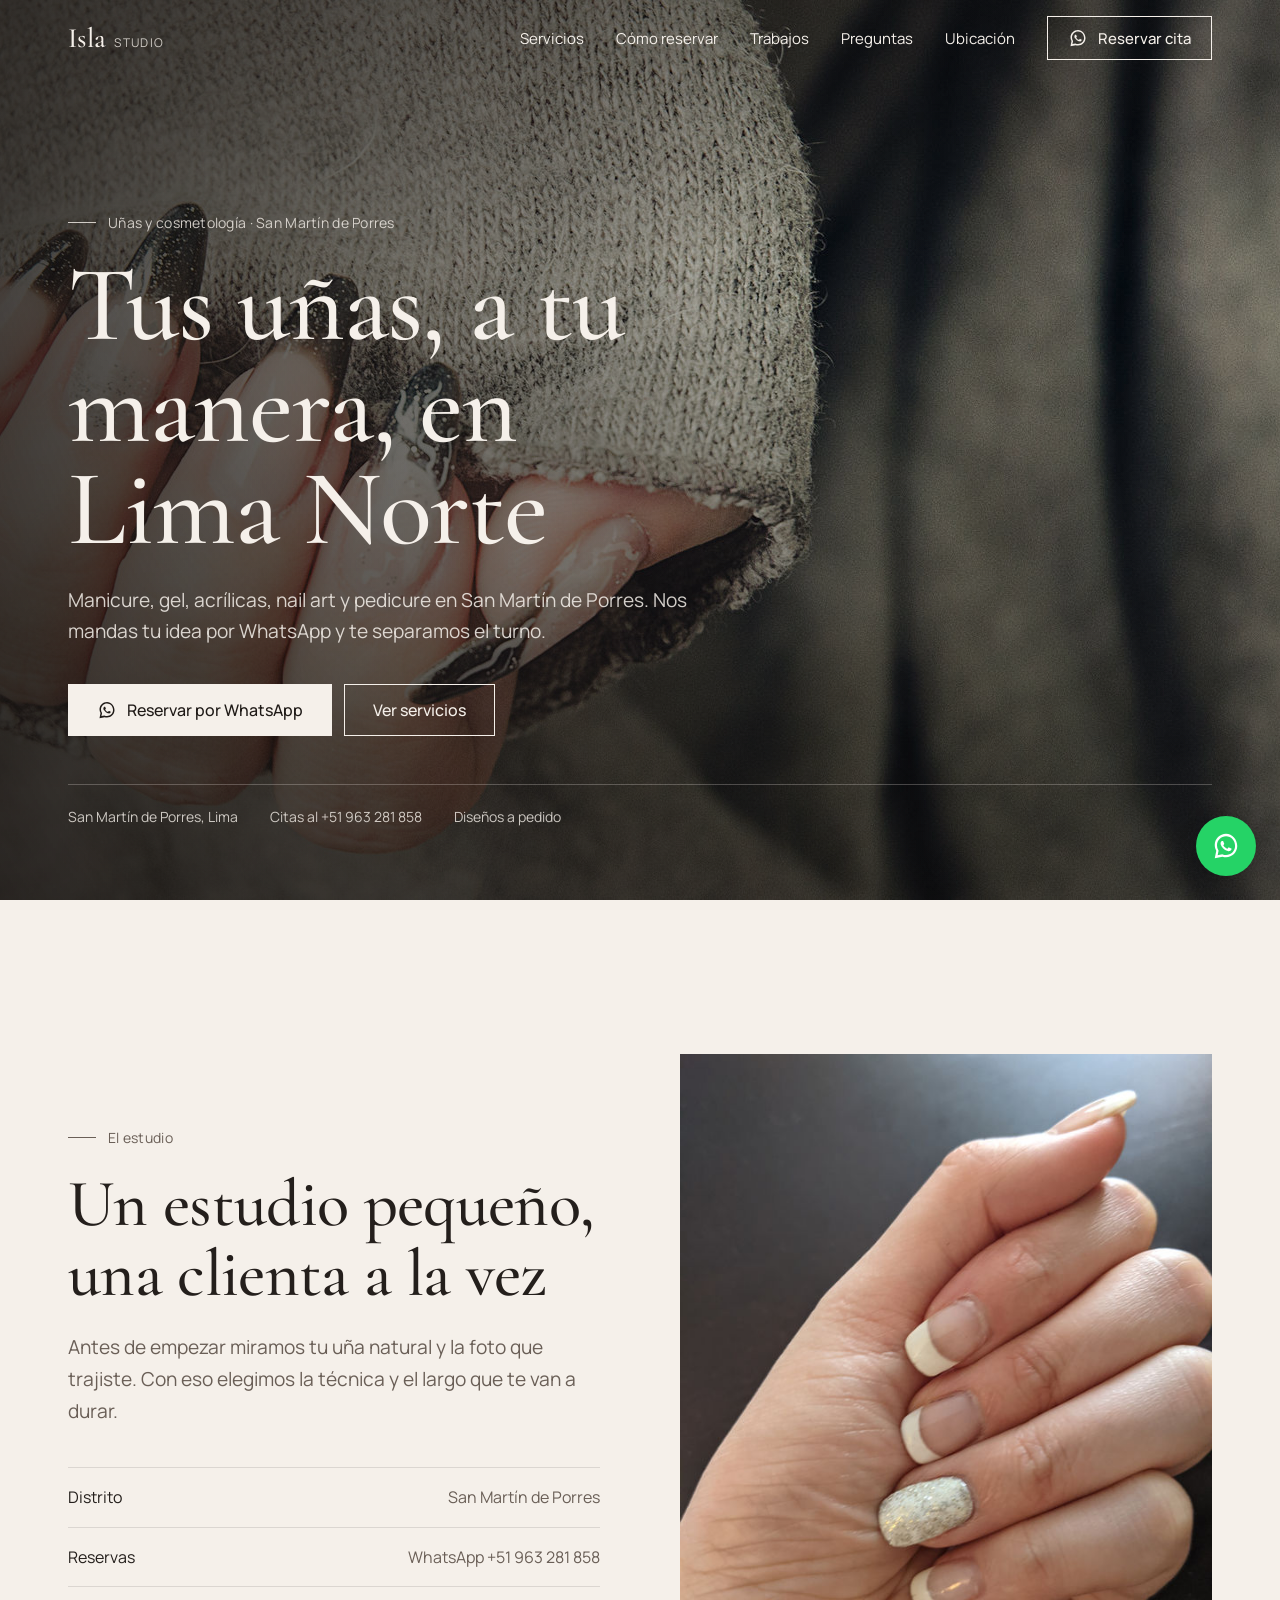
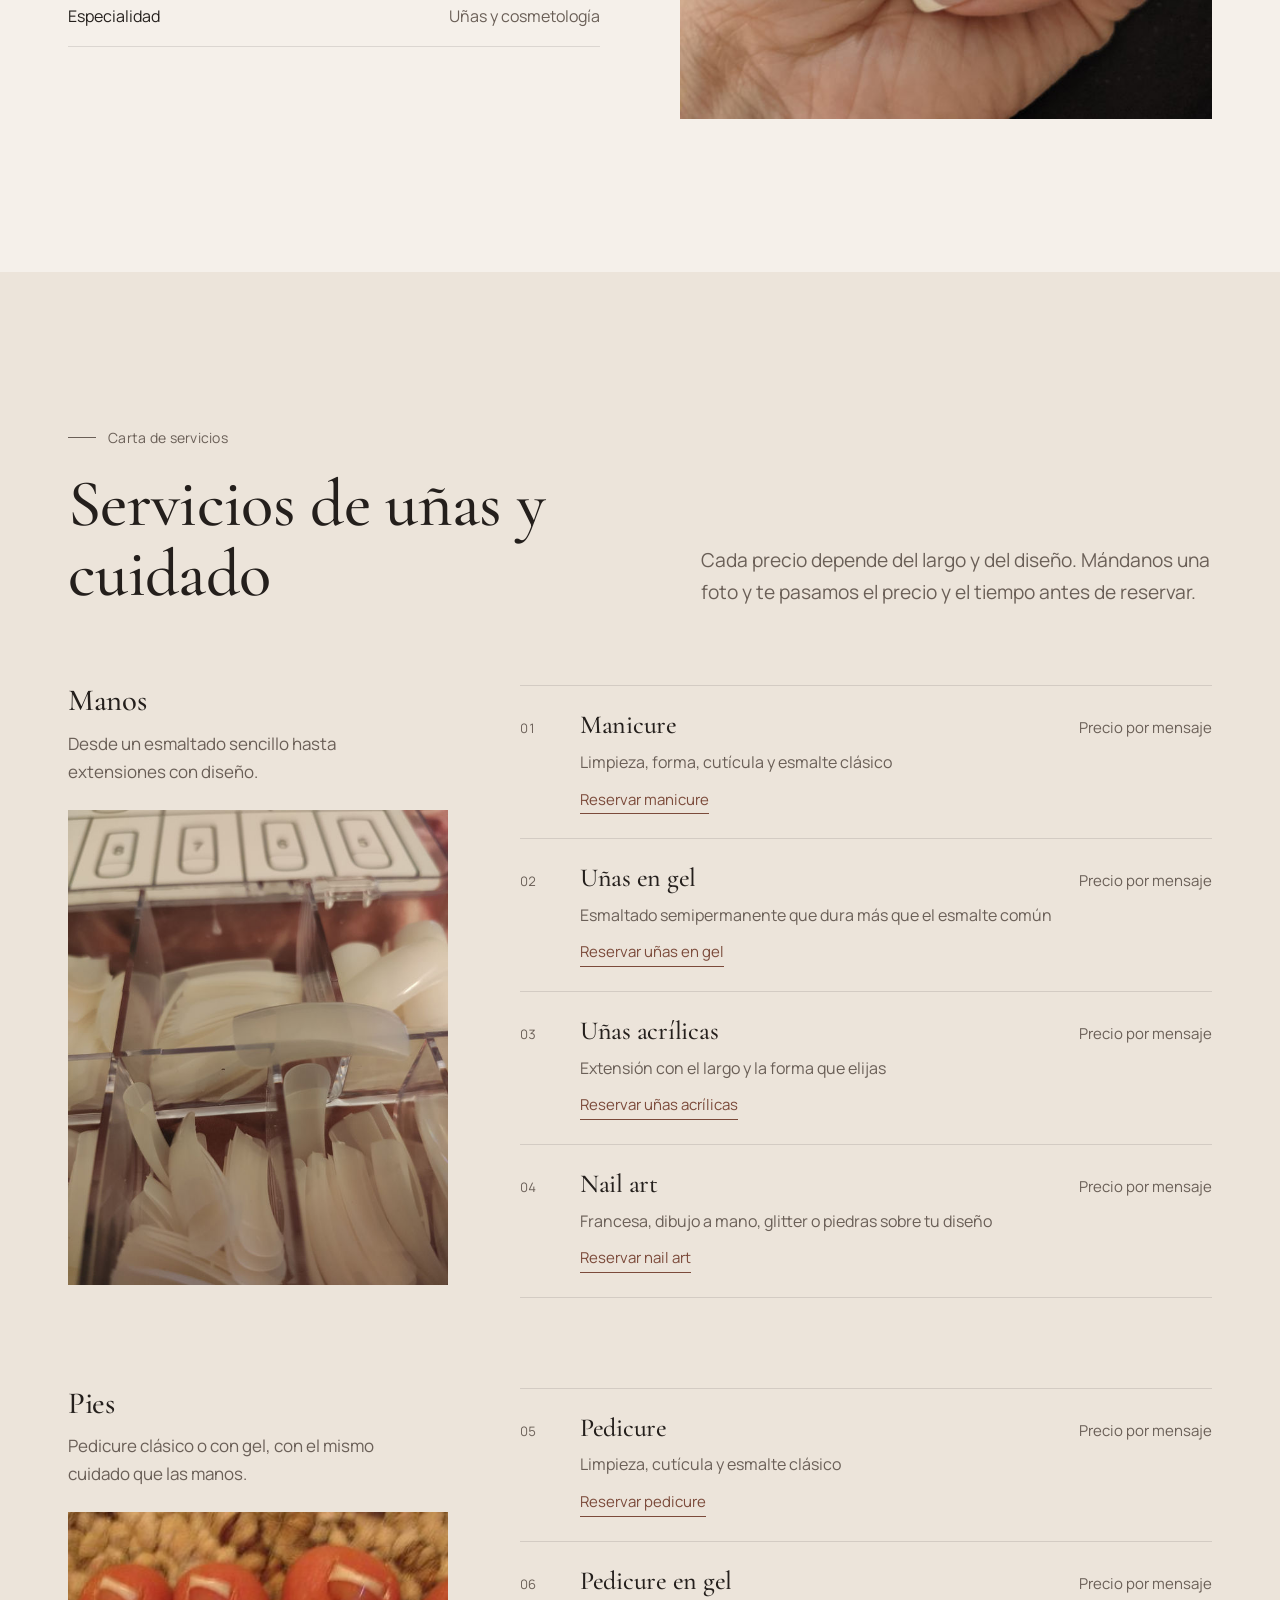
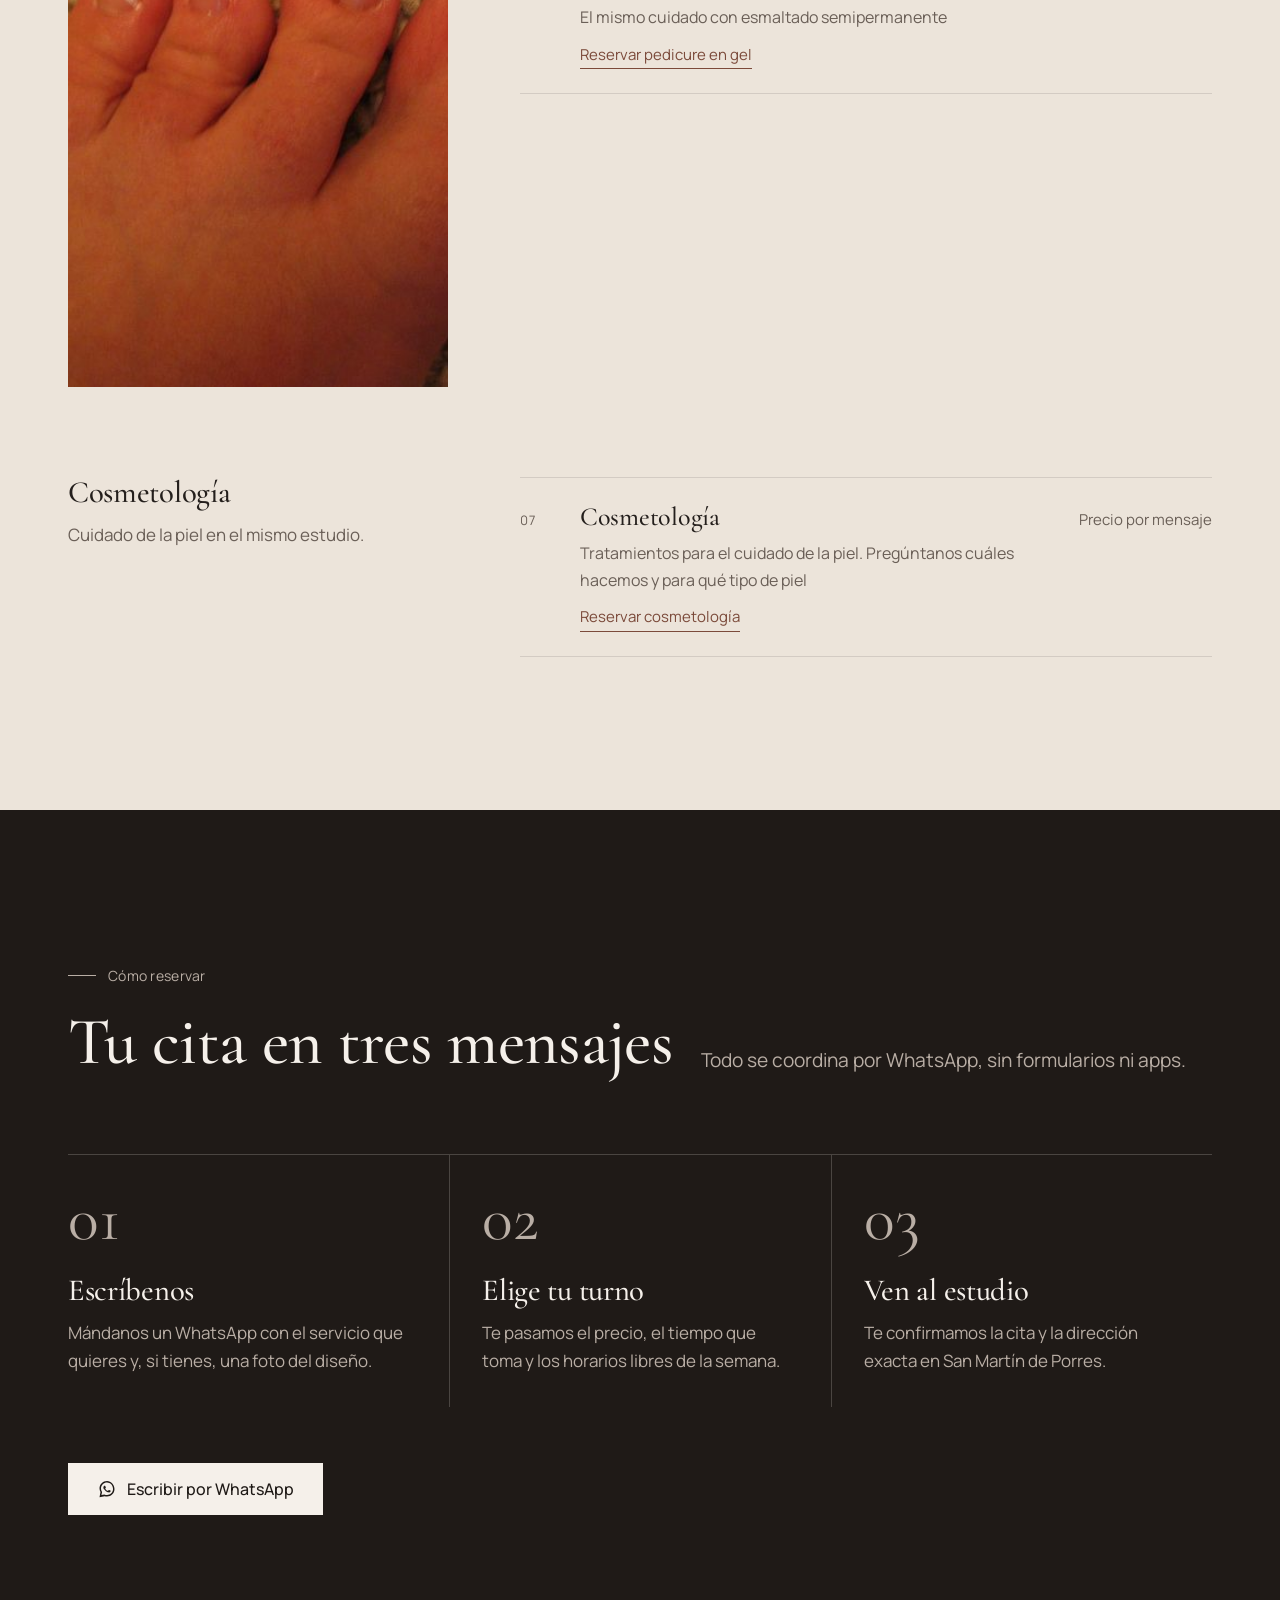
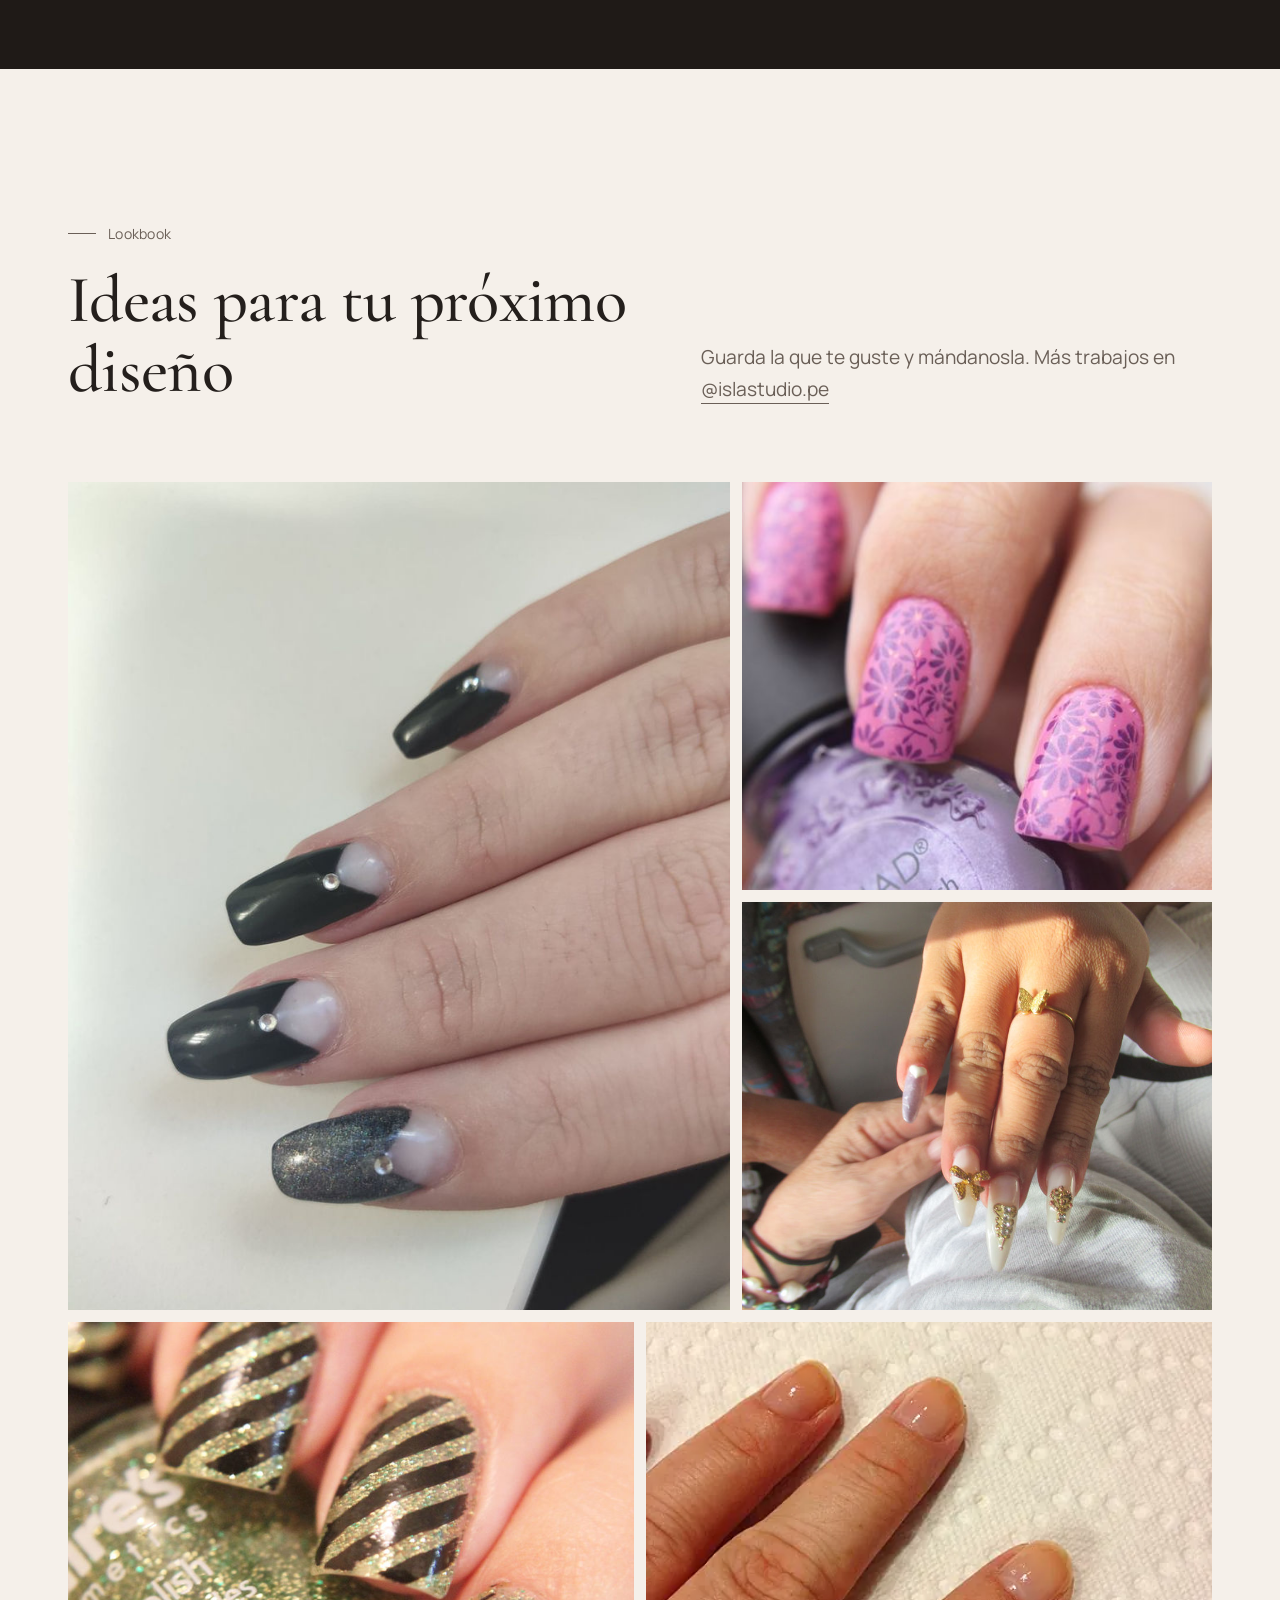
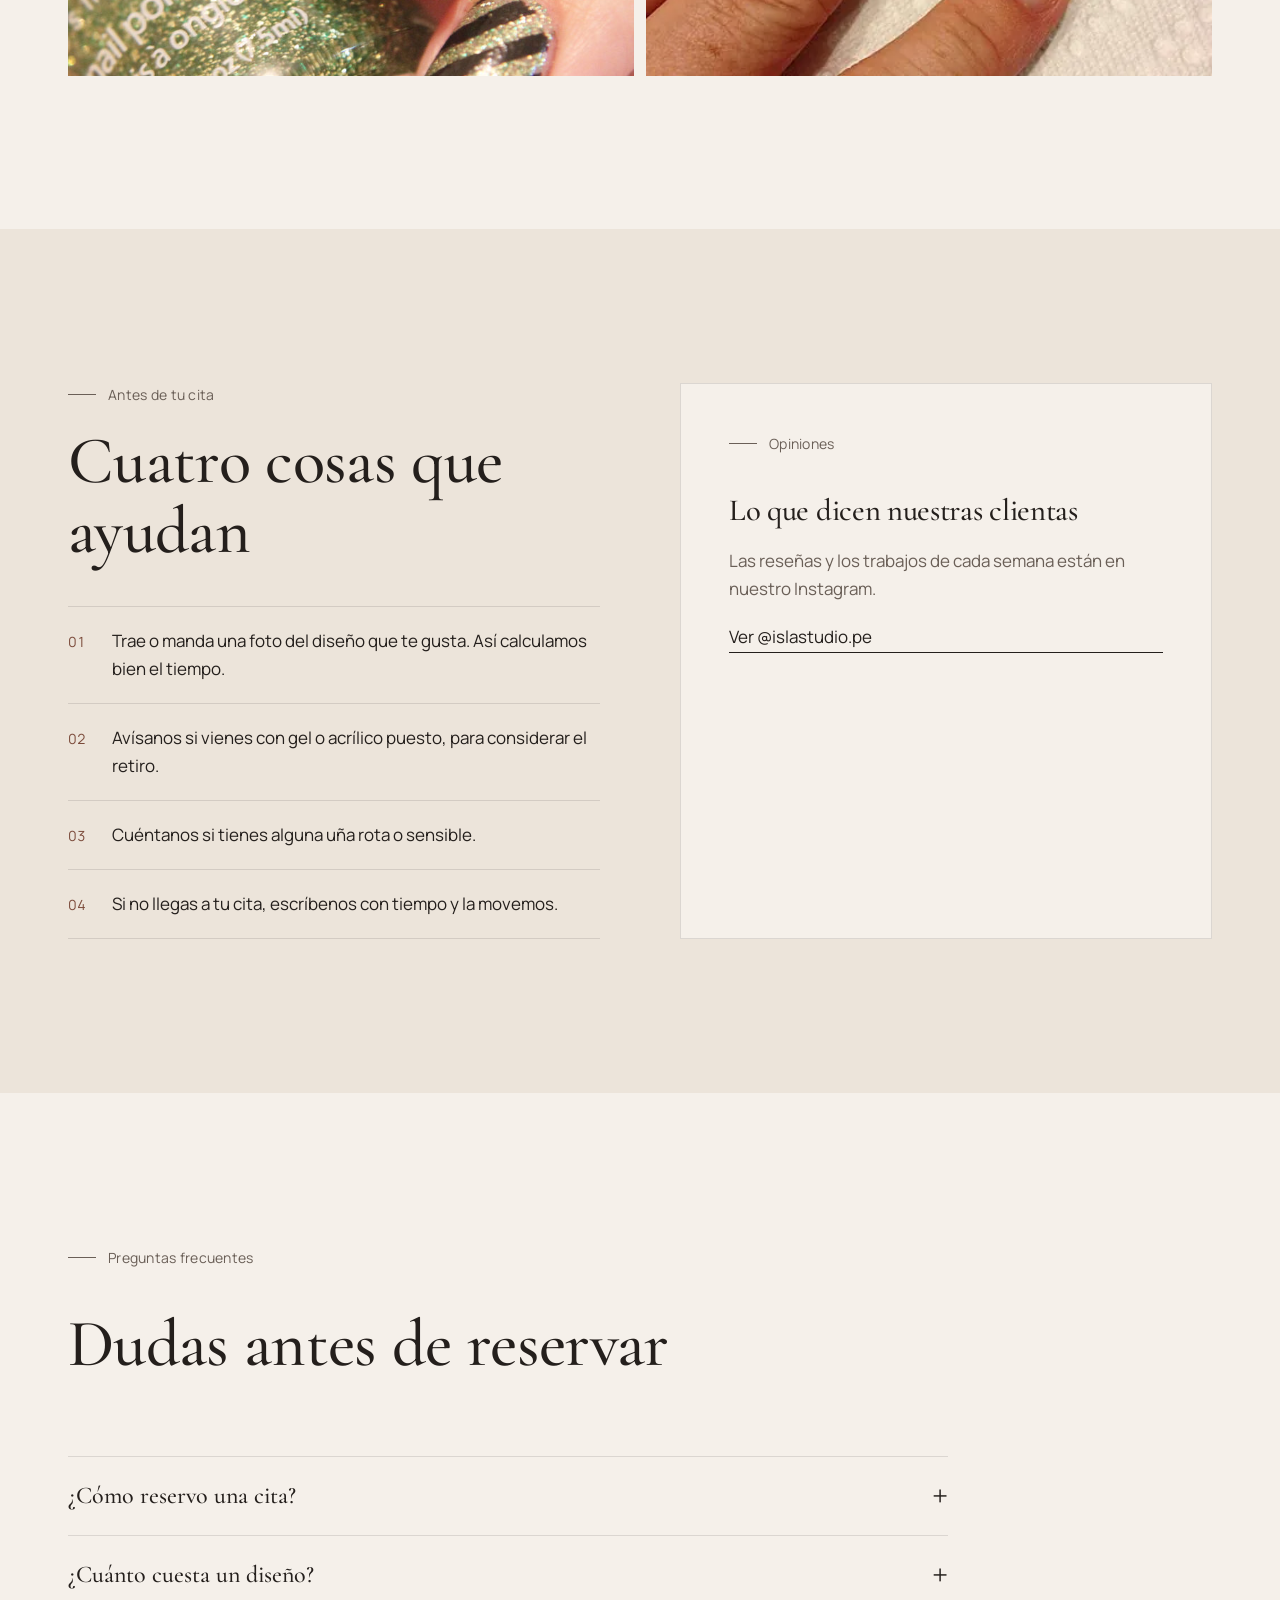
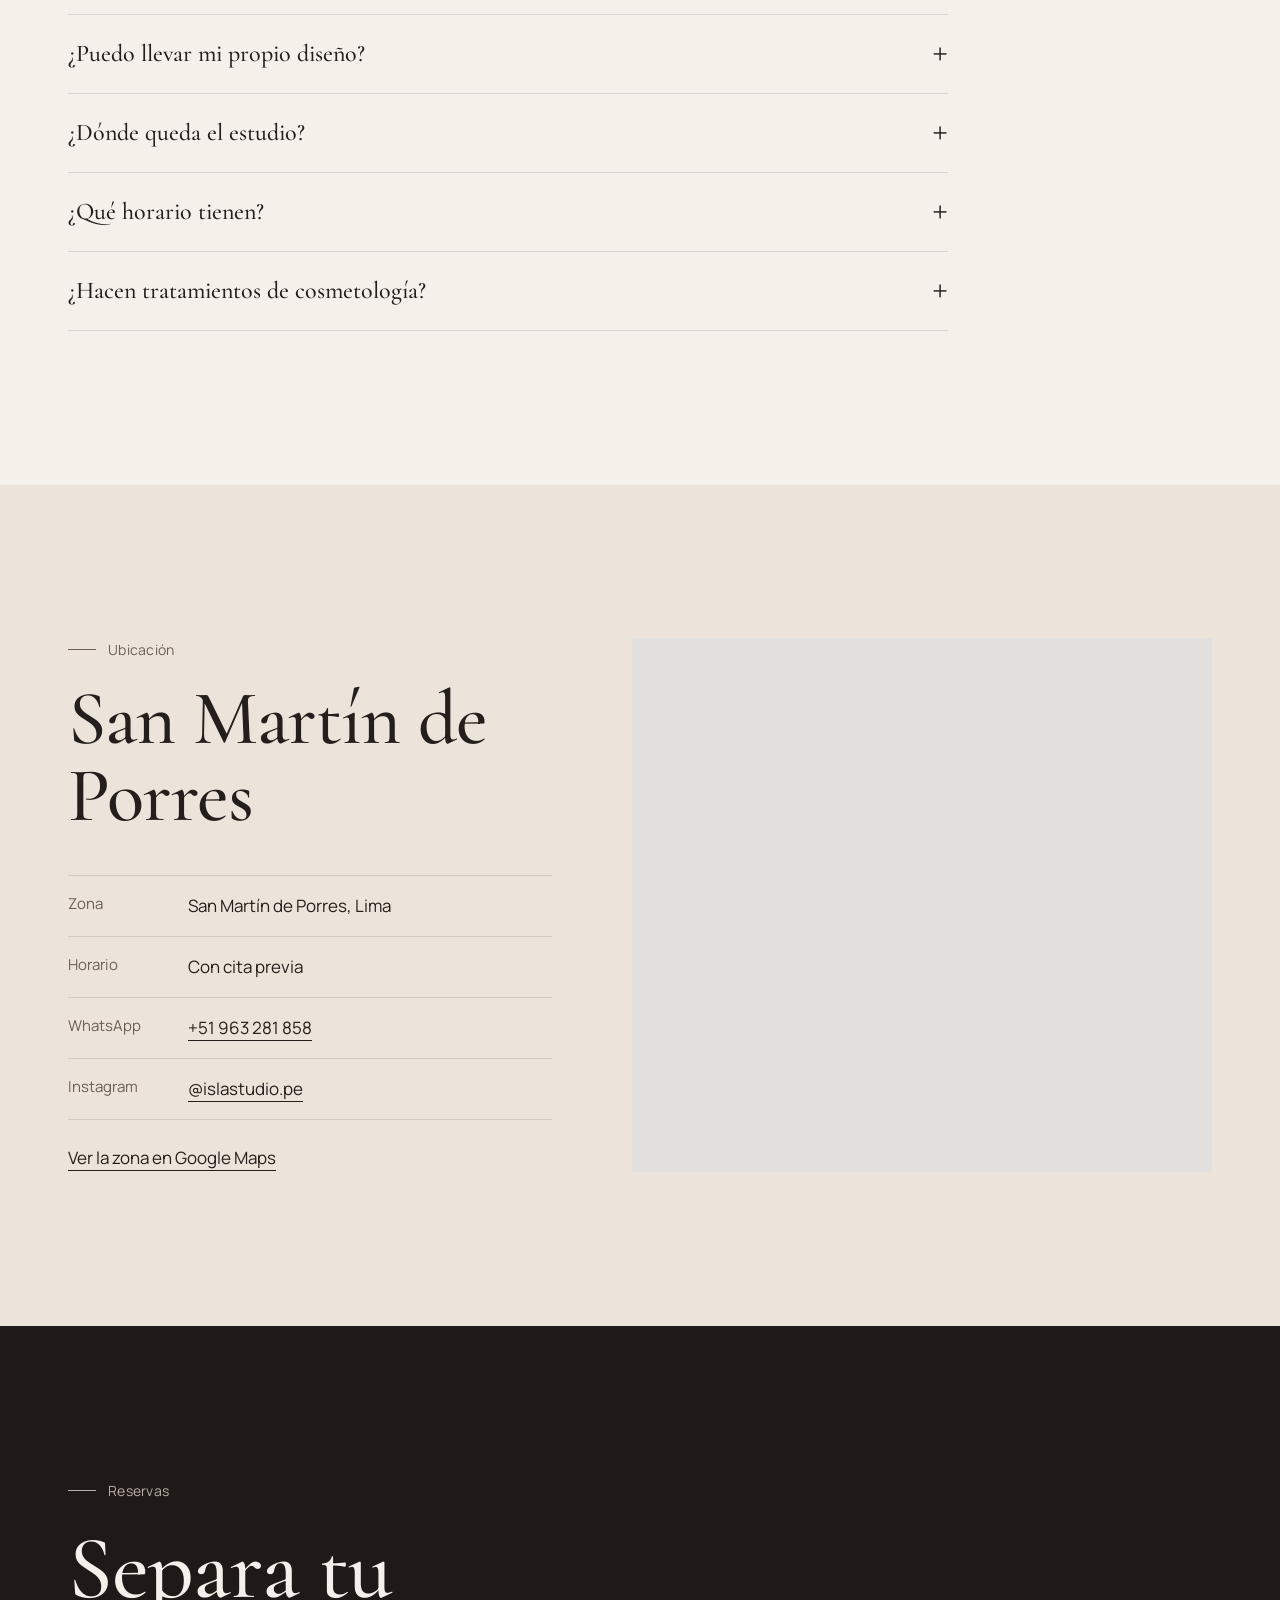
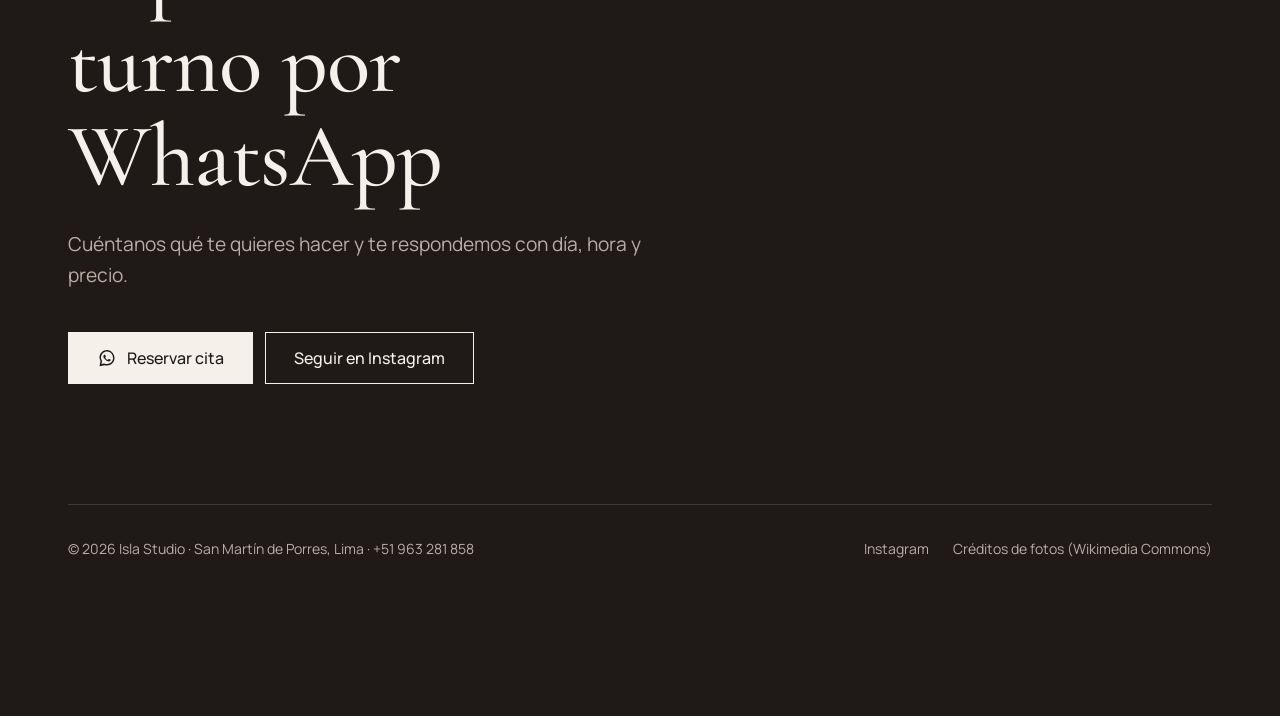
==== commit 737bd168: "Rediseño premium: estructura de estudios líderes de Lima, reservas por WhatsApp, carta de servicios," ====
--- a/index.html
+++ b/index.html
@@ -1,73 +1,26 @@
 <!doctype html>
-<html lang="es-PE" data-type="place" data-radius="sharp" data-buttons="arrow" data-motion>
+<html lang="es-PE">
 <head>
 <meta charset="utf-8">
 <meta name="viewport" content="width=device-width, initial-scale=1, viewport-fit=cover">
 <title>Isla Studio | Uñas y cosmetología en San Martín de Porres, Lima</title>
-<meta name="description" content="Estudio de uñas y cosmetología en San Martín de Porres, Lima: manicure, uñas en gel y acrílicas, nail art y pedicure. Citas por mensaje en Instagram.">
+<meta name="description" content="Estudio de uñas y cosmetología en San Martín de Porres, Lima Norte: manicure, gel, acrílicas, nail art, pedicure y cuidado de la piel. Reserva tu cita por WhatsApp.">
 <link rel="canonical" href="https://islaestudioperu.com/">
 <meta property="og:type" content="website">
 <meta property="og:url" content="https://islaestudioperu.com/">
 <meta property="og:locale" content="es_PE">
 <meta property="og:site_name" content="Isla Studio">
 <meta property="og:title" content="Isla Studio | Uñas y cosmetología en San Martín de Porres">
-<meta property="og:description" content="Manicure, gel, acrílicas, nail art y pedicure en San Martín de Porres, Lima. Citas por Instagram.">
+<meta property="og:description" content="Manicure, gel, acrílicas, nail art, pedicure y cosmetología en Lima Norte. Reserva por WhatsApp.">
 <meta property="og:image" content="https://islaestudioperu.com/img/manicure-gel-1200x630.jpg">
 <meta name="twitter:card" content="summary_large_image">
 <link rel="icon" href="favicon.svg" type="image/svg+xml">
-<meta name="theme-color" content="#eeecea">
-<meta name="site-kind" content="other"><meta name="page-type" content="place"><meta name="page-kind" content="place">
+<meta name="theme-color" content="#1f1a17">
 <link rel="preconnect" href="https://fonts.googleapis.com">
 <link rel="preconnect" href="https://fonts.gstatic.com" crossorigin>
-<link href="https://fonts.googleapis.com/css2?family=Outfit:wght@400..600&display=swap" rel="stylesheet">
-<link rel="stylesheet" href="assets/system.css">
-<link rel="stylesheet" href="assets/ui/cards.css">
-<link rel="stylesheet" href="assets/motion/motion.css">
-<link rel="stylesheet" href="assets/backgrounds/backgrounds.css">
-<link rel="stylesheet" href="assets/layout/layout.css">
-<link rel="stylesheet" href="assets/icons/icon.css">
-<style>
-:root {
-  --p-bg: #eeecea; --p-surface: #e4e1dd; --p-ink: #333231; --p-muted: #625f5b;
-  --p-accent: #5c6b54; --p-accent-ink: #ffffff; --p-action: #5c6b54; --p-action-ink: #ffffff;
-  --p-inv-bg: #333231; --p-inv-surface: #3e3d3c; --p-inv-ink: #eeecea; --p-inv-muted: #adaba9;
-  --p-inv-accent: #eeecea; --p-inv-accent-ink: #333231; --p-inv-action: #eeecea; --p-inv-action-ink: #333231;
-  --font-display: "Outfit", system-ui, sans-serif;
-  --font-text: "Outfit", system-ui, sans-serif;
-  --display-weight: 400;
-  --display-tracking: -0.03em;
-}
-</style>
-<script>document.documentElement.classList.add('m-enter');setTimeout(()=>document.documentElement.classList.add('m-enter-done'),700)</script>
-<script src="assets/backgrounds/backgrounds.js"></script>
-<script>document.documentElement.classList.add('mo-js');setTimeout(()=>document.documentElement.classList.add('mo-safe'),2500)</script>
-<link rel="modulepreload" href="assets/moments/moments.js">
-<link rel="modulepreload" href="assets/moments/lib.js">
-<link rel="modulepreload" href="assets/moments/picture-develops/moment.js">
-<style>
-  .rows .rows__name small { display: block; font-weight: 400; color: var(--muted); font-size: 16px; line-height: 24px; }
-  .type-moment { margin: 0; max-width: none; width: 100%; font: var(--display-weight) clamp(40px, 6vw, 88px)/1.02 var(--font-display); letter-spacing: -0.03em; }
-  .type-moment a { display: block; color: inherit; text-decoration: underline; text-decoration-thickness: 2px; text-underline-offset: 0.12em; text-decoration-color: transparent; transition: text-decoration-color 180ms cubic-bezier(0.22, 1, 0.36, 1); }
-  .type-moment a:hover, .type-moment a:focus-visible { text-decoration-color: currentColor; }
-  #visit .visit-head { display: grid; gap: var(--s-4); margin-bottom: var(--s-7); }
-  .strip { margin-top: var(--s-7); }
-  .strip a, .pair a { display: block; overflow: hidden; color: inherit; }
-  .strip img, .pair img { display: block; width: 100%; object-fit: cover; transition: transform 600ms cubic-bezier(0.22, 1, 0.36, 1); }
-  .strip img { aspect-ratio: 1 / 1; }
-  .pair img { aspect-ratio: 4 / 3; }
-  @media (hover: hover) and (pointer: fine) { .strip a:hover img, .pair a:hover img { transform: scale(1.03); } }
-  @media (max-width: 1023px) { #visit .pl-photo { margin-top: var(--s-7); } }
-  @media (min-width: 640px) and (max-width: 1023px) {
-    #servicios .grid--top { grid-template-columns: repeat(3, minmax(0, 1fr)); }
-    #servicios .strip { grid-template-columns: repeat(4, minmax(0, 1fr)); }
-    #servicios .grid > * { grid-column: auto; }
-  }
-  @media (max-width: 639px) {
-    .strip { grid-template-columns: repeat(2, minmax(0, 1fr)); }
-    .strip > * { grid-column: auto; }
-    .strip > :nth-child(n+3) { display: none; }
-  }
-</style>
+<link href="https://fonts.googleapis.com/css2?family=Cormorant+Garamond:wght@400;500&family=Manrope:wght@400;500&display=swap" rel="stylesheet">
+<link rel="preload" as="image" href="img/manicure-gel-2000x900.jpg" media="(min-width: 701px)">
+<link rel="stylesheet" href="styles.css">
 <script type="application/ld+json">
 {
   "@context": "https://schema.org",
@@ -76,183 +29,259 @@
   "url": "https://islaestudioperu.com/",
   "description": "Estudio de uñas y cosmetología en San Martín de Porres, Lima.",
   "image": "https://islaestudioperu.com/img/manicure-gel-2000x900.jpg",
-  "address": {
-    "@type": "PostalAddress",
-    "addressLocality": "San Martín de Porres",
-    "addressRegion": "Lima",
-    "addressCountry": "PE"
-  },
-  "areaServed": "San Martín de Porres, Lima",
-  "sameAs": ["https://www.instagram.com/islastudio.pe/"]
+  "telephone": "+51963281858",
+  "address": { "@type": "PostalAddress", "addressLocality": "San Martín de Porres", "addressRegion": "Lima", "addressCountry": "PE" },
+  "areaServed": ["San Martín de Porres", "Los Olivos", "Lima Norte"],
+  "sameAs": ["https://www.instagram.com/islastudio.pe/", "https://wa.me/51963281858"],
+  "potentialAction": { "@type": "ReserveAction", "target": "https://wa.me/51963281858" }
 }
 </script>
 </head>
 <body>
-<!-- type: place (compact page, 8 photographs)
-     deal: hero place (printed), nav nav-cards, footer footer-visit, rhythm space, buttons arrow, mark leaf,
-     offer strip, place pair, type moment address, rooms layout not used; close close-type (no photograph left)
-     palette three-stones (stone ground and a muted olive accent, the calm of a manicure table), type outfit, radius sharp
-     moments: picture-develops on the visit photograph (the one photograph that develops as the studio comes into view) -->
-<header class="nav">
+<a class="skip" href="#main">Saltar al contenido</a>
+<!-- Estructura tomada de los estudios líderes de Lima (Bloom Nails Spa, MORANIA, Oh Nails, Spabar) y de Lima Norte (Studio G, Zaira Studio):
+     hero con foto + reserva, carta de servicios numerada con "Reservar" por servicio, cómo reservar en pasos, lookbook, preparación de la cita,
+     opiniones, preguntas frecuentes, ubicación con horario y mapa, cierre con WhatsApp. Textos, fotos y código propios. -->
+<header class="nav" id="nav">
   <div class="wrap nav__bar">
-    <a class="skip-link" href="#top">Saltar al contenido</a>
-    <a class="nav__logo" href="#top"><span class="mark" data-mark="leaf" aria-hidden="true"></span>Isla Studio</a>
-    <nav class="nav__links" aria-label="Principal">
-      <div class="nav__item">
-        <a class="nav__link" href="#servicios">Servicios <svg class="chev" viewBox="0 0 12 12" aria-hidden="true"><path d="M3 4.5l3 3 3-3" fill="none" stroke="currentColor" stroke-width="1.5" stroke-linecap="round" stroke-linejoin="round"/></svg></a>
-        <div class="nav__menu">
-          <div class="wrap grid">
-            <a class="menu-card span-4" href="#manos">
-              <div class="panel"><img class="frame__img" src="img/francesa-glitter-600x750.jpg" width="600" height="750" alt="Uñas con francesa y glitter" loading="lazy"></div>
-              <span class="t-card">Manos</span>
-              <span class="t-small muted">Manicure y uñas en gel</span>
-            </a>
-            <a class="menu-card span-4" href="#largo">
-              <div class="panel"><img class="frame__img" src="img/stiletto-dorado-800x800.jpg" width="800" height="800" alt="Uñas stiletto en nude con mariposas doradas" loading="lazy"></div>
-              <span class="t-card">Largo y diseño</span>
-              <span class="t-small muted">Acrílicas y nail art</span>
-            </a>
-            <a class="menu-card span-4" href="#pies">
-              <div class="panel"><img class="frame__img" src="img/pedicure-francesa-700x434.jpg" width="700" height="434" alt="Pedicure con francesa blanca" loading="lazy"></div>
-              <span class="t-card">Pies y cuidado</span>
-              <span class="t-small muted">Pedicure y cosmetología</span>
-            </a>
-          </div>
-        </div>
-      </div>
-      <div class="nav__item"><a class="nav__link" href="#disenos">Diseños</a></div>
-      <div class="nav__item"><a class="nav__link" href="#visit">Dónde estamos</a></div>
-    </nav>
-    <div class="nav__actions">
-      <a class="btn btn--primary" href="https://ig.me/m/islastudio.pe" target="_blank" rel="noopener">Reservar cita</a>
-    </div>
-    <button class="nav__toggle" type="button" aria-expanded="false" aria-label="Menú"><svg width="18" height="18" viewBox="0 0 18 18" aria-hidden="true"><path d="M2 5h14M2 13h14" stroke="currentColor" stroke-width="1.6" stroke-linecap="round"/></svg></button>
+    <a class="logo" href="#top">Isla<span>STUDIO</span></a>
+    <button class="menu-btn" type="button" aria-expanded="false" aria-controls="links">Menú</button>
+    <ul class="nav__links" id="links">
+      <li><a class="link" href="#servicios">Servicios</a></li>
+      <li><a class="link" href="#reservar">Cómo reservar</a></li>
+      <li><a class="link" href="#trabajos">Trabajos</a></li>
+      <li><a class="link" href="#preguntas">Preguntas</a></li>
+      <li><a class="link" href="#visitanos">Ubicación</a></li>
+      <li><a class="btn" href="https://wa.me/51963281858?text=Hola%20Isla%20Studio%2C%20quiero%20reservar%20una%20cita" target="_blank" rel="noopener"><svg class="wa-ic" viewBox="0 0 32 32" width="20" height="20" aria-hidden="true"><path fill="currentColor" d="M16.04 3C9.4 3 4 8.36 4 14.97c0 2.1.56 4.17 1.62 5.98L4 29l8.27-1.6a12.1 12.1 0 0 0 3.77.6C22.68 28 28 22.63 28 16.02 28 9.4 22.68 3 16.04 3Zm0 22.6c-1.2 0-2.4-.2-3.53-.6l-.5-.17-4.9.95.98-4.75-.2-.5a9.7 9.7 0 0 1-1.48-5.17c0-5.4 4.32-9.79 9.63-9.79 5.3 0 9.62 4.4 9.62 10.45 0 5.4-4.32 9.58-9.62 9.58Zm5.29-7.16c-.29-.15-1.71-.85-1.98-.95-.26-.1-.46-.15-.65.15-.19.29-.75.94-.92 1.13-.17.2-.34.22-.63.07-.29-.14-1.22-.45-2.32-1.43-.86-.77-1.44-1.71-1.6-2-.17-.29-.02-.45.12-.6.13-.13.3-.34.44-.5.15-.18.2-.3.29-.5.1-.19.05-.36-.02-.5-.07-.15-.65-1.57-.9-2.15-.23-.56-.47-.49-.65-.5h-.55c-.2 0-.5.08-.77.37-.26.29-1 .98-1 2.4 0 1.41 1.03 2.78 1.17 2.97.15.2 2.03 3.1 4.92 4.34.69.3 1.22.47 1.64.6.69.22 1.32.19 1.81.12.55-.08 1.71-.7 1.95-1.37.24-.68.24-1.26.17-1.38-.07-.12-.27-.2-.56-.34Z"/></svg>Reservar cita</a></li>
+    </ul>
   </div>
 </header>
 
-<main id="top">
-  <section class="hero hero--place" data-enter aria-labelledby="hero-h">
-    <picture class="hero__bg" data-phone-fill style="--ly-pos: 50% 50%"><source media="(max-width: 639px)" srcset="img/manicure-gel-800x900.jpg"><img src="img/manicure-gel-2000x900.jpg" srcset="img/manicure-gel-1400x700.jpg 1400w, img/manicure-gel-2000x900.jpg 2000w" sizes="100vw" width="2000" height="900" alt="Manos con uñas largas en punta, francesa negra y nail art, sobre un suéter gris" fetchpriority="high"></picture>
-    <div class="wrap"><div class="hero-text">
-      <div class="hero__text">
-        <h1 id="hero-h">Estudio de uñas en San Martín de Porres</h1>
-        <p class="hero__lead">Manicure, gel, acrílicas, nail art y pedicure en Lima. Las citas se piden por Instagram.</p>
-        <div class="btn-row"><a class="btn btn--primary" href="https://ig.me/m/islastudio.pe" target="_blank" rel="noopener">Reservar cita</a></div>
-      </div>
-    </div></div>
-  </section>
-
-  <section class="section" id="visit" data-place="visit" aria-labelledby="visit-h">
-    <div class="wrap">
-      <div class="visit-head">
-        <h2 id="visit-h">Dónde está el estudio</h2>
-        <p class="type-moment"><a class="type-moment__link" href="https://www.google.com/maps/search/?api=1&amp;query=San+Mart%C3%ADn+de+Porres%2C+Lima" target="_blank" rel="noopener">San Martín de Porres, Lima</a></p>
-      </div>
-      <div class="grid grid--top">
-        <div class="span-6">
-          <div class="visit visit--card">
-            <div class="visit__cols">
-              <div class="visit__col stack-4">
-                <address class="visit__address">San Martín de Porres<br>Lima, Perú</address>
-                <a class="link" href="https://www.google.com/maps/search/?api=1&amp;query=San+Mart%C3%ADn+de+Porres%2C+Lima" target="_blank" rel="noopener">Ver la zona</a>
-              </div>
-              <div class="visit__col stack-4">
-                <p class="visit__address">Citas por mensaje directo</p>
-                <a class="link" href="https://www.instagram.com/islastudio.pe/" target="_blank" rel="noopener">@islastudio.pe</a>
-              </div>
-            </div>
-            <ul class="visit__rows">
-              <li><span>Precio y duración</span><span>Te los damos por mensaje, según el diseño</span></li>
-            </ul>
-          </div>
-        </div>
-        <figure class="pl-photo pl-photo--end span-6 start-7" data-moment="picture-develops" style="--pl-r: 1.3333; --pos: 50% 55%"><img src="img/unas-piedras-800x1066.jpg" srcset="img/unas-piedras-600x800.jpg 600w, img/unas-piedras-800x1066.jpg 800w" sizes="(max-width: 1023px) 92vw, 588px" alt="Uñas en gris oscuro con piedras pequeñas y degradado con glitter" width="800" height="1066" loading="lazy"></figure>
-      </div>
-    </div>
-  </section>
-
-  <section class="section" id="servicios" aria-labelledby="servicios-h">
-    <div class="wrap">
-      <div class="section-head section-head--split">
-        <div><h2 id="servicios-h">Servicios de uñas y cosmetología</h2><p>Primero vemos tu uña y el diseño que buscas, después elegimos la técnica.</p></div>
-        <a class="link" href="https://www.instagram.com/islastudio.pe/" target="_blank" rel="noopener">Ver trabajos en Instagram</a>
-      </div>
-      <div class="grid grid--top">
-        <div class="span-4" id="manos">
-          <p class="t-label">Manos</p>
+<main id="main">
+  <section class="hero" id="top" aria-labelledby="hero-h">
+    <picture>
+      <source media="(max-width: 700px)" srcset="img/manicure-gel-800x900.jpg">
+      <img class="hero__img" src="img/manicure-gel-2000x900.jpg" srcset="img/manicure-gel-1400x700.jpg 1400w, img/manicure-gel-2000x900.jpg 2000w" sizes="100vw" width="2000" height="900" alt="Uñas largas en punta con francesa negra y diseño a mano" fetchpriority="high">
+    </picture>
+    <div class="wrap hero__in">
+      <p class="eyebrow" style="color:rgba(245,240,234,.8)">Uñas y cosmetología · San Martín de Porres</p>
+      <h1 id="hero-h">Tus uñas, a tu manera, en Lima Norte</h1>
+      <p class="lead">Manicure, gel, acrílicas, nail art y pedicure en San Martín de Porres. Nos mandas tu idea por WhatsApp y te separamos el turno.</p>
+      <div class="hero__cta">
+        <a class="btn btn--light" href="https://wa.me/51963281858?text=Hola%20Isla%20Studio%2C%20quiero%20reservar%20una%20cita" target="_blank" rel="noopener"><svg class="wa-ic" viewBox="0 0 32 32" width="20" height="20" aria-hidden="true"><path fill="currentColor" d="M16.04 3C9.4 3 4 8.36 4 14.97c0 2.1.56 4.17 1.62 5.98L4 29l8.27-1.6a12.1 12.1 0 0 0 3.77.6C22.68 28 28 22.63 28 16.02 28 9.4 22.68 3 16.04 3Zm0 22.6c-1.2 0-2.4-.2-3.53-.6l-.5-.17-4.9.95.98-4.75-.2-.5a9.7 9.7 0 0 1-1.48-5.17c0-5.4 4.32-9.79 9.63-9.79 5.3 0 9.62 4.4 9.62 10.45 0 5.4-4.32 9.58-9.62 9.58Zm5.29-7.16c-.29-.15-1.71-.85-1.98-.95-.26-.1-.46-.15-.65.15-.19.29-.75.94-.92 1.13-.17.2-.34.22-.63.07-.29-.14-1.22-.45-2.32-1.43-.86-.77-1.44-1.71-1.6-2-.17-.29-.02-.45.12-.6.13-.13.3-.34.44-.5.15-.18.2-.3.29-.5.1-.19.05-.36-.02-.5-.07-.15-.65-1.57-.9-2.15-.23-.56-.47-.49-.65-.5h-.55c-.2 0-.5.08-.77.37-.26.29-1 .98-1 2.4 0 1.41 1.03 2.78 1.17 2.97.15.2 2.03 3.1 4.92 4.34.69.3 1.22.47 1.64.6.69.22 1.32.19 1.81.12.55-.08 1.71-.7 1.95-1.37.24-.68.24-1.26.17-1.38-.07-.12-.27-.2-.56-.34Z"/></svg>Reservar por WhatsApp</a>
+        <a class="btn btn--ghost" href="#servicios">Ver servicios</a>
+      </div>
+      <div class="hero__meta"><span>San Martín de Porres, Lima</span><span>Citas al +51 963 281 858</span><span>Diseños a pedido</span></div>
+    </div>
+  </section>
+
+  <section class="sec" id="estudio" aria-labelledby="estudio-h">
+    <div class="wrap intro">
+      <div class="intro__txt">
+        <p class="eyebrow">El estudio</p>
+        <h2 id="estudio-h">Un estudio pequeño, una clienta a la vez</h2>
+        <p class="lead" style="margin-top:24px">Antes de empezar miramos tu uña natural y la foto que trajiste. Con eso elegimos la técnica y el largo que te van a durar.</p>
+        <!-- TODO: aquí va la historia real de Isla Studio (quién atiende, desde cuándo, qué la hace distinta). -->
+        <ul class="facts">
+          <li><span>Distrito</span><span>San Martín de Porres</span></li>
+          <li><span>Reservas</span><span>WhatsApp +51 963 281 858</span></li>
+          <li><span>Especialidad</span><span>Uñas y cosmetología</span></li>
+        </ul>
+      </div>
+      <div class="frame"><img src="img/francesa-glitter-900x1125.jpg" srcset="img/francesa-glitter-600x750.jpg 600w, img/francesa-glitter-900x1125.jpg 900w" sizes="(max-width: 899px) 92vw, 560px" width="900" height="1125" alt="Manicure francesa con glitter en un dedo" loading="lazy"></div>
+    </div>
+  </section>
+
+  <section class="sec sec--surface" id="servicios" aria-labelledby="serv-h">
+    <div class="wrap">
+      <div class="head head--split">
+        <div><p class="eyebrow">Carta de servicios</p><h2 id="serv-h">Servicios de uñas y cuidado</h2></div>
+        <p class="lead">Cada precio depende del largo y del diseño. Mándanos una foto y te pasamos el precio y el tiempo antes de reservar.</p>
+      </div>
+      <div class="menu">
+        <div class="cat">
+          <div class="cat__side"><h3>Manos</h3><p>Desde un esmaltado sencillo hasta extensiones con diseño.</p>
+            <div class="frame"><img src="img/tips-unas-900x1125.jpg" srcset="img/tips-unas-600x750.jpg 600w, img/tips-unas-900x1125.jpg 900w" sizes="(max-width: 899px) 92vw, 380px" width="900" height="1125" alt="Tips de uñas listos para extensión" loading="lazy"></div></div>
           <ul class="rows">
-            <li><span class="rows__name">Manicure<small>Limpieza, forma, cutícula y esmalte</small></span></li>
-            <li><span class="rows__name">Uñas en gel<small>Esmaltado semipermanente</small></span></li>
+        <li class="row">
+          <span class="row__n">01</span>
+          <h3 class="row__name">Manicure</h3>
+          <span class="row__price"><!-- TODO precio real: "desde S/ __" -->Precio por mensaje</span>
+          <p class="row__desc">Limpieza, forma, cutícula y esmalte clásico</p>
+          <a class="row__book link link--u" href="https://wa.me/51963281858?text=Hola%20Isla%20Studio%2C%20quiero%20reservar%3A%20Manicure" target="_blank" rel="noopener">Reservar manicure</a>
+        </li>
+        <li class="row">
+          <span class="row__n">02</span>
+          <h3 class="row__name">Uñas en gel</h3>
+          <span class="row__price"><!-- TODO precio real: "desde S/ __" -->Precio por mensaje</span>
+          <p class="row__desc">Esmaltado semipermanente que dura más que el esmalte común</p>
+          <a class="row__book link link--u" href="https://wa.me/51963281858?text=Hola%20Isla%20Studio%2C%20quiero%20reservar%3A%20U%C3%B1as%20en%20gel" target="_blank" rel="noopener">Reservar uñas en gel</a>
+        </li>
+        <li class="row">
+          <span class="row__n">03</span>
+          <h3 class="row__name">Uñas acrílicas</h3>
+          <span class="row__price"><!-- TODO precio real: "desde S/ __" -->Precio por mensaje</span>
+          <p class="row__desc">Extensión con el largo y la forma que elijas</p>
+          <a class="row__book link link--u" href="https://wa.me/51963281858?text=Hola%20Isla%20Studio%2C%20quiero%20reservar%3A%20U%C3%B1as%20acr%C3%ADlicas" target="_blank" rel="noopener">Reservar uñas acrílicas</a>
+        </li>
+        <li class="row">
+          <span class="row__n">04</span>
+          <h3 class="row__name">Nail art</h3>
+          <span class="row__price"><!-- TODO precio real: "desde S/ __" -->Precio por mensaje</span>
+          <p class="row__desc">Francesa, dibujo a mano, glitter o piedras sobre tu diseño</p>
+          <a class="row__book link link--u" href="https://wa.me/51963281858?text=Hola%20Isla%20Studio%2C%20quiero%20reservar%3A%20Nail%20art" target="_blank" rel="noopener">Reservar nail art</a>
+        </li>
           </ul>
         </div>
-        <div class="span-4" id="largo">
-          <p class="t-label">Largo y diseño</p>
+        <div class="cat">
+          <div class="cat__side"><h3>Pies</h3><p>Pedicure clásico o con gel, con el mismo cuidado que las manos.</p>
+            <div class="frame"><img src="img/pedicure-francesa-1000x620.jpg" srcset="img/pedicure-francesa-700x434.jpg 700w, img/pedicure-francesa-1000x620.jpg 1000w" sizes="(max-width: 899px) 92vw, 380px" width="1000" height="620" alt="Pedicure con francesa blanca" loading="lazy" style="aspect-ratio:4/3"></div></div>
           <ul class="rows">
-            <li><span class="rows__name">Uñas acrílicas<small>El largo y la forma que quieras</small></span></li>
-            <li><span class="rows__name">Nail art<small>Francesa, dibujo a mano, glitter, piedras</small></span></li>
+        <li class="row">
+          <span class="row__n">05</span>
+          <h3 class="row__name">Pedicure</h3>
+          <span class="row__price"><!-- TODO precio real: "desde S/ __" -->Precio por mensaje</span>
+          <p class="row__desc">Limpieza, cutícula y esmalte clásico</p>
+          <a class="row__book link link--u" href="https://wa.me/51963281858?text=Hola%20Isla%20Studio%2C%20quiero%20reservar%3A%20Pedicure" target="_blank" rel="noopener">Reservar pedicure</a>
+        </li>
+        <li class="row">
+          <span class="row__n">06</span>
+          <h3 class="row__name">Pedicure en gel</h3>
+          <span class="row__price"><!-- TODO precio real: "desde S/ __" -->Precio por mensaje</span>
+          <p class="row__desc">El mismo cuidado con esmaltado semipermanente</p>
+          <a class="row__book link link--u" href="https://wa.me/51963281858?text=Hola%20Isla%20Studio%2C%20quiero%20reservar%3A%20Pedicure%20en%20gel" target="_blank" rel="noopener">Reservar pedicure en gel</a>
+        </li>
           </ul>
         </div>
-        <div class="span-4" id="pies">
-          <p class="t-label">Pies y cuidado</p>
+        <div class="cat">
+          <div class="cat__side"><h3>Cosmetología</h3><p>Cuidado de la piel en el mismo estudio.</p></div>
           <ul class="rows">
-            <li><span class="rows__name">Pedicure<small>Esmalte clásico o en gel</small></span></li>
-            <li><span class="rows__name">Cosmetología<small>Pregúntanos por los tratamientos</small></span></li>
+        <li class="row">
+          <span class="row__n">07</span>
+          <h3 class="row__name">Cosmetología</h3>
+          <span class="row__price"><!-- TODO precio real: "desde S/ __" -->Precio por mensaje</span>
+          <p class="row__desc">Tratamientos para el cuidado de la piel. Pregúntanos cuáles hacemos y para qué tipo de piel</p>
+          <a class="row__book link link--u" href="https://wa.me/51963281858?text=Hola%20Isla%20Studio%2C%20quiero%20reservar%3A%20Cosmetolog%C3%ADa" target="_blank" rel="noopener">Reservar cosmetología</a>
+        </li>
           </ul>
         </div>
       </div>
-      <div class="grid strip">
-        <a class="span-3" href="https://www.instagram.com/islastudio.pe/" target="_blank" rel="noopener"><img src="img/francesa-glitter-600x750.jpg" srcset="img/francesa-glitter-360x450.jpg 360w, img/francesa-glitter-600x750.jpg 600w" sizes="(max-width: 639px) 44vw, 282px" alt="Francesa con glitter en el dedo anular" width="600" height="750" loading="lazy"></a>
-        <a class="span-3" href="https://www.instagram.com/islastudio.pe/" target="_blank" rel="noopener"><img src="img/stiletto-dorado-800x800.jpg" srcset="img/stiletto-dorado-360x360.jpg 360w, img/stiletto-dorado-800x800.jpg 800w" sizes="(max-width: 639px) 44vw, 282px" alt="Uñas stiletto en nude con mariposas doradas" width="800" height="800" loading="lazy"></a>
-        <a class="span-3" href="https://www.instagram.com/islastudio.pe/" target="_blank" rel="noopener"><img src="img/rayas-glitter-800x800.jpg" srcset="img/rayas-glitter-360x360.jpg 360w, img/rayas-glitter-800x800.jpg 800w" sizes="(max-width: 639px) 44vw, 282px" alt="Uñas con rayas diagonales negras y glitter dorado" width="800" height="800" loading="lazy"></a>
-        <a class="span-3" href="https://www.instagram.com/islastudio.pe/" target="_blank" rel="noopener"><img src="img/tips-unas-600x750.jpg" srcset="img/tips-unas-360x450.jpg 360w, img/tips-unas-600x750.jpg 600w" sizes="(max-width: 639px) 44vw, 282px" alt="Caja de tips transparentes para extensiones de uñas" width="600" height="750" loading="lazy"></a>
-      </div>
-    </div>
-  </section>
-
-  <section class="section" id="disenos" aria-labelledby="disenos-h">
-    <div class="wrap">
-      <div class="section-head section-head--split">
-        <div><h2 id="disenos-h">Ideas para tu próximo diseño</h2><p>Mándanos una foto de referencia o cuéntanos la idea por mensaje.</p></div>
-        <a class="link" href="https://www.instagram.com/islastudio.pe/" target="_blank" rel="noopener">Ver más en @islastudio.pe</a>
-      </div>
-      <div class="grid grid--top pair">
-        <a class="span-6" href="https://www.instagram.com/islastudio.pe/" target="_blank" rel="noopener"><img src="img/nail-art-rosa-1000x620.jpg" srcset="img/nail-art-rosa-700x434.jpg 700w, img/nail-art-rosa-1000x620.jpg 1000w" sizes="(max-width: 639px) 92vw, 588px" alt="Uñas rosadas con flores estampadas en morado" width="1000" height="620" loading="lazy"></a>
-        <a class="span-6" href="https://www.instagram.com/islastudio.pe/" target="_blank" rel="noopener"><img src="img/pedicure-francesa-1000x620.jpg" srcset="img/pedicure-francesa-700x434.jpg 700w, img/pedicure-francesa-1000x620.jpg 1000w" sizes="(max-width: 639px) 92vw, 588px" alt="Pedicure con francesa blanca" width="1000" height="620" loading="lazy"></a>
-      </div>
+      <!-- TODO: reemplazar "Precio por mensaje" por precios reales ("desde S/ __") y añadir la duración de cada servicio. -->
+    </div>
+  </section>
+
+  <section class="sec sec--dark" id="reservar" aria-labelledby="res-h">
+    <div class="wrap">
+      <div class="head head--split">
+        <div><p class="eyebrow">Cómo reservar</p><h2 id="res-h">Tu cita en tres mensajes</h2></div>
+        <p class="lead">Todo se coordina por WhatsApp, sin formularios ni apps.</p>
+      </div>
+      <ol class="steps">
+        <li><h3>Escríbenos</h3><p>Mándanos un WhatsApp con el servicio que quieres y, si tienes, una foto del diseño.</p></li>
+        <li><h3>Elige tu turno</h3><p>Te pasamos el precio, el tiempo que toma y los horarios libres de la semana.</p></li>
+        <li><h3>Ven al estudio</h3><p>Te confirmamos la cita y la dirección exacta en San Martín de Porres.</p></li>
+      </ol>
+      <!-- TODO: si piden adelanto para separar el turno, agregarlo aquí con el monto real. -->
+      <div class="steps__cta"><a class="btn btn--light" href="https://wa.me/51963281858?text=Hola%20Isla%20Studio%2C%20quiero%20reservar%20una%20cita" target="_blank" rel="noopener"><svg class="wa-ic" viewBox="0 0 32 32" width="20" height="20" aria-hidden="true"><path fill="currentColor" d="M16.04 3C9.4 3 4 8.36 4 14.97c0 2.1.56 4.17 1.62 5.98L4 29l8.27-1.6a12.1 12.1 0 0 0 3.77.6C22.68 28 28 22.63 28 16.02 28 9.4 22.68 3 16.04 3Zm0 22.6c-1.2 0-2.4-.2-3.53-.6l-.5-.17-4.9.95.98-4.75-.2-.5a9.7 9.7 0 0 1-1.48-5.17c0-5.4 4.32-9.79 9.63-9.79 5.3 0 9.62 4.4 9.62 10.45 0 5.4-4.32 9.58-9.62 9.58Zm5.29-7.16c-.29-.15-1.71-.85-1.98-.95-.26-.1-.46-.15-.65.15-.19.29-.75.94-.92 1.13-.17.2-.34.22-.63.07-.29-.14-1.22-.45-2.32-1.43-.86-.77-1.44-1.71-1.6-2-.17-.29-.02-.45.12-.6.13-.13.3-.34.44-.5.15-.18.2-.3.29-.5.1-.19.05-.36-.02-.5-.07-.15-.65-1.57-.9-2.15-.23-.56-.47-.49-.65-.5h-.55c-.2 0-.5.08-.77.37-.26.29-1 .98-1 2.4 0 1.41 1.03 2.78 1.17 2.97.15.2 2.03 3.1 4.92 4.34.69.3 1.22.47 1.64.6.69.22 1.32.19 1.81.12.55-.08 1.71-.7 1.95-1.37.24-.68.24-1.26.17-1.38-.07-.12-.27-.2-.56-.34Z"/></svg>Escribir por WhatsApp</a></div>
+    </div>
+  </section>
+
+  <section class="sec" id="trabajos" aria-labelledby="trab-h">
+    <div class="wrap">
+      <div class="head head--split">
+        <div><p class="eyebrow">Lookbook</p><h2 id="trab-h">Ideas para tu próximo diseño</h2></div>
+        <p class="lead">Guarda la que te guste y mándanosla. Más trabajos en <a class="link link--u" href="https://www.instagram.com/islastudio.pe/" target="_blank" rel="noopener">@islastudio.pe</a></p>
+      </div>
+      <div class="look">
+        <a class="frame" href="https://www.instagram.com/islastudio.pe/" target="_blank" rel="noopener" aria-label="Ver uñas con piedras en Instagram"><img src="img/unas-piedras-800x1066.jpg" srcset="img/unas-piedras-600x800.jpg 600w, img/unas-piedras-800x1066.jpg 800w" sizes="(max-width: 700px) 92vw, 680px" width="800" height="1066" alt="Uñas con piedras y brillo" loading="lazy"></a>
+        <a class="frame" href="https://www.instagram.com/islastudio.pe/" target="_blank" rel="noopener" aria-label="Ver nail art de flores en Instagram"><img src="img/nail-art-rosa-1000x620.jpg" srcset="img/nail-art-rosa-700x434.jpg 700w, img/nail-art-rosa-1000x620.jpg 1000w" sizes="(max-width: 700px) 46vw, 480px" width="1000" height="620" alt="Uñas rosadas con flores pintadas" loading="lazy"></a>
+        <a class="frame" href="https://www.instagram.com/islastudio.pe/" target="_blank" rel="noopener" aria-label="Ver uñas stiletto en Instagram"><img src="img/stiletto-dorado-800x800.jpg" srcset="img/stiletto-dorado-360x360.jpg 360w, img/stiletto-dorado-800x800.jpg 800w" sizes="(max-width: 700px) 46vw, 480px" width="800" height="800" alt="Uñas stiletto con dorado" loading="lazy"></a>
+        <a class="frame" href="https://www.instagram.com/islastudio.pe/" target="_blank" rel="noopener" aria-label="Ver uñas con rayas en Instagram"><img src="img/rayas-glitter-800x800.jpg" srcset="img/rayas-glitter-360x360.jpg 360w, img/rayas-glitter-800x800.jpg 800w" sizes="(max-width: 700px) 46vw, 390px" width="800" height="800" alt="Uñas con rayas y glitter" loading="lazy"></a>
+        <a class="frame" href="https://www.instagram.com/islastudio.pe/" target="_blank" rel="noopener" aria-label="Ver uñas naturales en Instagram"><img src="img/base-natural-960.webp" srcset="img/base-natural-500.webp 500w, img/base-natural-960.webp 960w" sizes="(max-width: 700px) 46vw, 390px" width="960" height="722" alt="Uñas naturales con base transparente" loading="lazy"></a>
+      </div>
+    </div>
+  </section>
+
+  <section class="sec sec--surface" id="antes" aria-labelledby="antes-h">
+    <div class="wrap two">
+      <div>
+        <p class="eyebrow">Antes de tu cita</p>
+        <h2 id="antes-h">Cuatro cosas que ayudan</h2>
+        <ul class="tips" style="margin-top:40px">
+          <li><span>01</span><p>Trae o manda una foto del diseño que te gusta. Así calculamos bien el tiempo.</p></li>
+          <li><span>02</span><p>Avísanos si vienes con gel o acrílico puesto, para considerar el retiro.</p></li>
+          <li><span>03</span><p>Cuéntanos si tienes alguna uña rota o sensible.</p></li>
+          <li><span>04</span><p>Si no llegas a tu cita, escríbenos con tiempo y la movemos.</p></li>
+        </ul>
+      </div>
+      <div class="quote" id="opiniones">
+        <p class="eyebrow">Opiniones</p>
+        <h3>Lo que dicen nuestras clientas</h3>
+        <!-- TODO: pegar aquí 3 reseñas reales (nombre de pila + texto) de Google Maps o Instagram, con permiso. No inventar. -->
+        <p>Las reseñas y los trabajos de cada semana están en nuestro Instagram.</p>
+        <a class="link link--u" href="https://www.instagram.com/islastudio.pe/" target="_blank" rel="noopener">Ver @islastudio.pe</a>
+      </div>
+    </div>
+  </section>
+
+  <section class="sec" id="preguntas" aria-labelledby="faq-h">
+    <div class="wrap">
+      <div class="head"><p class="eyebrow">Preguntas frecuentes</p><h2 id="faq-h">Dudas antes de reservar</h2></div>
+      <div class="faq">
+        <details><summary>¿Cómo reservo una cita?</summary><p>Por WhatsApp al +51 963 281 858. Nos dices el servicio y te pasamos los horarios libres.</p></details>
+        <details><summary>¿Cuánto cuesta un diseño?</summary><p>Depende del largo, la técnica y el detalle. Mándanos una foto de referencia y te damos el precio antes de reservar.</p></details>
+        <details><summary>¿Puedo llevar mi propio diseño?</summary><p>Sí. Puedes traer una foto de Instagram, Pinterest o una idea propia y la adaptamos a tu uña.</p></details>
+        <details><summary>¿Dónde queda el estudio?</summary><p>En San Martín de Porres, Lima Norte. La dirección exacta te la mandamos al confirmar tu cita.</p></details>
+        <details><summary>¿Qué horario tienen?</summary><p>Escríbenos y te decimos los turnos libres de la semana.<!-- TODO: horario real --></p></details>
+        <details><summary>¿Hacen tratamientos de cosmetología?</summary><p>Sí. Pregúntanos por WhatsApp qué tratamiento te conviene según tu tipo de piel.</p></details>
+      </div>
+    </div>
+  </section>
+
+  <section class="sec sec--surface" id="visitanos" aria-labelledby="vis-h">
+    <div class="wrap visit">
+      <div>
+        <p class="eyebrow">Ubicación</p>
+        <h2 id="vis-h" class="visit__big">San Martín de Porres</h2>
+        <dl>
+          <div><dt>Zona</dt><dd>San Martín de Porres, Lima<!-- TODO: calle o referencia --></dd></div>
+          <div><dt>Horario</dt><dd>Con cita previa<!-- TODO: horario real --></dd></div>
+          <div><dt>WhatsApp</dt><dd><a class="link link--u" href="https://wa.me/51963281858?text=Hola%20Isla%20Studio%2C%20quiero%20reservar%20una%20cita" target="_blank" rel="noopener">+51 963 281 858</a></dd></div>
+          <div><dt>Instagram</dt><dd><a class="link link--u" href="https://www.instagram.com/islastudio.pe/" target="_blank" rel="noopener">@islastudio.pe</a></dd></div>
+        </dl>
+        <p style="margin-top:24px"><a class="link link--u" href="https://www.google.com/maps/search/?api=1&amp;query=San+Mart%C3%ADn+de+Porres%2C+Lima" target="_blank" rel="noopener">Ver la zona en Google Maps</a></p>
+      </div>
+      <iframe class="map" title="Mapa de San Martín de Porres, Lima" loading="lazy" referrerpolicy="no-referrer-when-downgrade" src="https://www.google.com/maps?q=San+Mart%C3%ADn+de+Porres,+Lima,+Peru&amp;z=13&amp;output=embed"></iframe>
     </div>
   </section>
 </main>
 
-<footer class="footer closing footer--visit" id="contact" aria-labelledby="close-h">
-  <div class="wrap">
-    <div class="closing__cta close--type">
-      <div class="section-head"><h2 id="close-h">Reserva tu cita por Instagram</h2><p class="t-lead">Escríbenos con tu idea o una foto y te confirmamos el día y la hora.</p></div>
-      <a class="btn btn--primary btn--xl" href="https://ig.me/m/islastudio.pe" target="_blank" rel="noopener">Reservar cita</a>
-      <!-- WhatsApp (cuando tengas el número): <a class="btn btn--secondary" href="https://wa.me/51NUMERO?text=Hola%20Isla%20Studio">Escribir por WhatsApp</a> -->
-    </div>
-    <div class="closing__links">
-      <div class="grid">
-        <div class="span-6 stack-4">
-          <address class="footer__address">San Martín de Porres, Lima</address>
-          <p><a class="link" href="https://www.google.com/maps/search/?api=1&amp;query=San+Mart%C3%ADn+de+Porres%2C+Lima" target="_blank" rel="noopener">Ver la zona</a></p>
-        </div>
-        <div class="span-6 start-7 stack-4">
-          <h3>Contacto</h3>
-          <p>Instagram: <a class="link" href="https://www.instagram.com/islastudio.pe/" target="_blank" rel="noopener">@islastudio.pe</a></p>
-        </div>
-      </div>
-      <div class="footer__legal">
-        <span>&copy; 2026 Isla Studio</span>
-        <a class="credits" href="creditos.html">Fotos vía Wikimedia Commons (CC BY-SA 4.0 y CC BY 2.0)</a>
-      </div>
+<footer class="sec sec--dark" aria-labelledby="close-h">
+  <div class="wrap close">
+    <p class="eyebrow">Reservas</p>
+    <h2 id="close-h">Separa tu turno por WhatsApp</h2>
+    <p class="lead">Cuéntanos qué te quieres hacer y te respondemos con día, hora y precio.</p>
+    <div class="close__cta">
+      <a class="btn btn--light" href="https://wa.me/51963281858?text=Hola%20Isla%20Studio%2C%20quiero%20reservar%20una%20cita" target="_blank" rel="noopener"><svg class="wa-ic" viewBox="0 0 32 32" width="20" height="20" aria-hidden="true"><path fill="currentColor" d="M16.04 3C9.4 3 4 8.36 4 14.97c0 2.1.56 4.17 1.62 5.98L4 29l8.27-1.6a12.1 12.1 0 0 0 3.77.6C22.68 28 28 22.63 28 16.02 28 9.4 22.68 3 16.04 3Zm0 22.6c-1.2 0-2.4-.2-3.53-.6l-.5-.17-4.9.95.98-4.75-.2-.5a9.7 9.7 0 0 1-1.48-5.17c0-5.4 4.32-9.79 9.63-9.79 5.3 0 9.62 4.4 9.62 10.45 0 5.4-4.32 9.58-9.62 9.58Zm5.29-7.16c-.29-.15-1.71-.85-1.98-.95-.26-.1-.46-.15-.65.15-.19.29-.75.94-.92 1.13-.17.2-.34.22-.63.07-.29-.14-1.22-.45-2.32-1.43-.86-.77-1.44-1.71-1.6-2-.17-.29-.02-.45.12-.6.13-.13.3-.34.44-.5.15-.18.2-.3.29-.5.1-.19.05-.36-.02-.5-.07-.15-.65-1.57-.9-2.15-.23-.56-.47-.49-.65-.5h-.55c-.2 0-.5.08-.77.37-.26.29-1 .98-1 2.4 0 1.41 1.03 2.78 1.17 2.97.15.2 2.03 3.1 4.92 4.34.69.3 1.22.47 1.64.6.69.22 1.32.19 1.81.12.55-.08 1.71-.7 1.95-1.37.24-.68.24-1.26.17-1.38-.07-.12-.27-.2-.56-.34Z"/></svg>Reservar cita</a>
+      <a class="btn btn--ghost" href="https://www.instagram.com/islastudio.pe/" target="_blank" rel="noopener">Seguir en Instagram</a>
+    </div>
+    <div class="foot">
+      <span>&copy; 2026 Isla Studio · San Martín de Porres, Lima · +51 963 281 858</span>
+      <nav aria-label="Pie de página"><a class="link" href="https://www.instagram.com/islastudio.pe/" target="_blank" rel="noopener">Instagram</a><a class="link" href="creditos.html">Créditos de fotos (Wikimedia Commons)</a></nav>
     </div>
   </div>
 </footer>
-<nav class="actionbar" aria-label="Acciones rápidas">
-  <a class="btn btn--primary" href="https://ig.me/m/islastudio.pe" target="_blank" rel="noopener">Reservar cita</a>
+
+<a class="wa-float" href="https://wa.me/51963281858?text=Hola%20Isla%20Studio%2C%20quiero%20reservar%20una%20cita" target="_blank" rel="noopener" aria-label="Reservar por WhatsApp"><svg class="wa-ic" viewBox="0 0 32 32" width="30" height="30" aria-hidden="true"><path fill="currentColor" d="M16.04 3C9.4 3 4 8.36 4 14.97c0 2.1.56 4.17 1.62 5.98L4 29l8.27-1.6a12.1 12.1 0 0 0 3.77.6C22.68 28 28 22.63 28 16.02 28 9.4 22.68 3 16.04 3Zm0 22.6c-1.2 0-2.4-.2-3.53-.6l-.5-.17-4.9.95.98-4.75-.2-.5a9.7 9.7 0 0 1-1.48-5.17c0-5.4 4.32-9.79 9.63-9.79 5.3 0 9.62 4.4 9.62 10.45 0 5.4-4.32 9.58-9.62 9.58Zm5.29-7.16c-.29-.15-1.71-.85-1.98-.95-.26-.1-.46-.15-.65.15-.19.29-.75.94-.92 1.13-.17.2-.34.22-.63.07-.29-.14-1.22-.45-2.32-1.43-.86-.77-1.44-1.71-1.6-2-.17-.29-.02-.45.12-.6.13-.13.3-.34.44-.5.15-.18.2-.3.29-.5.1-.19.05-.36-.02-.5-.07-.15-.65-1.57-.9-2.15-.23-.56-.47-.49-.65-.5h-.55c-.2 0-.5.08-.77.37-.26.29-1 .98-1 2.4 0 1.41 1.03 2.78 1.17 2.97.15.2 2.03 3.1 4.92 4.34.69.3 1.22.47 1.64.6.69.22 1.32.19 1.81.12.55-.08 1.71-.7 1.95-1.37.24-.68.24-1.26.17-1.38-.07-.12-.27-.2-.56-.34Z"/></svg></a>
+<nav class="bar" aria-label="Reserva rápida">
+  <a class="btn" href="https://wa.me/51963281858?text=Hola%20Isla%20Studio%2C%20quiero%20reservar%20una%20cita" target="_blank" rel="noopener"><svg class="wa-ic" viewBox="0 0 32 32" width="20" height="20" aria-hidden="true"><path fill="currentColor" d="M16.04 3C9.4 3 4 8.36 4 14.97c0 2.1.56 4.17 1.62 5.98L4 29l8.27-1.6a12.1 12.1 0 0 0 3.77.6C22.68 28 28 22.63 28 16.02 28 9.4 22.68 3 16.04 3Zm0 22.6c-1.2 0-2.4-.2-3.53-.6l-.5-.17-4.9.95.98-4.75-.2-.5a9.7 9.7 0 0 1-1.48-5.17c0-5.4 4.32-9.79 9.63-9.79 5.3 0 9.62 4.4 9.62 10.45 0 5.4-4.32 9.58-9.62 9.58Zm5.29-7.16c-.29-.15-1.71-.85-1.98-.95-.26-.1-.46-.15-.65.15-.19.29-.75.94-.92 1.13-.17.2-.34.22-.63.07-.29-.14-1.22-.45-2.32-1.43-.86-.77-1.44-1.71-1.6-2-.17-.29-.02-.45.12-.6.13-.13.3-.34.44-.5.15-.18.2-.3.29-.5.1-.19.05-.36-.02-.5-.07-.15-.65-1.57-.9-2.15-.23-.56-.47-.49-.65-.5h-.55c-.2 0-.5.08-.77.37-.26.29-1 .98-1 2.4 0 1.41 1.03 2.78 1.17 2.97.15.2 2.03 3.1 4.92 4.34.69.3 1.22.47 1.64.6.69.22 1.32.19 1.81.12.55-.08 1.71-.7 1.95-1.37.24-.68.24-1.26.17-1.38-.07-.12-.27-.2-.56-.34Z"/></svg>WhatsApp</a>
+  <a class="btn btn--ghost" href="#servicios">Servicios</a>
 </nav>
-<script type="module" src="assets/system.js"></script>
-<script type="module" src="assets/motion/motion.js"></script>
-<script type="module" src="assets/layout/layout.js"></script>
+<script>
+(function(){var n=document.getElementById('nav'),b=n.querySelector('.menu-btn');
+function s(){n.classList.toggle('is-solid',window.scrollY>40)}s();addEventListener('scroll',s,{passive:true});
+b.addEventListener('click',function(){var o=n.classList.toggle('is-open');b.setAttribute('aria-expanded',o);b.textContent=o?'Cerrar':'Menú'});
+n.querySelectorAll('#links a').forEach(function(a){a.addEventListener('click',function(){n.classList.remove('is-open');b.setAttribute('aria-expanded','false');b.textContent='Menú'})});})();
+</script>
 </body>
 </html>
--- a/styles.css
+++ b/styles.css
@@ -0,0 +1,189 @@
+/* Isla Studio — hoja de estilos propia (sin framework) */
+:root{
+  --bg:#f5f0ea; --surface:#ece4da; --ink:#241f1c; --muted:#6a5f57; --line:rgba(36,31,28,.12);
+  --accent:#7b4a3a; --accent-ink:#fff; --dark:#1f1a17; --dark-ink:#f5f0ea; --dark-muted:#b9aea5;
+  --serif:"Cormorant Garamond", Georgia, serif; --sans:"Manrope", system-ui, sans-serif;
+  --wrap:1240px; --pad:clamp(20px,4vw,48px); --ease:cubic-bezier(.22,1,.36,1);
+}
+*,*::before,*::after{box-sizing:border-box}
+html{scroll-behavior:smooth;-webkit-text-size-adjust:100%}
+@media (prefers-reduced-motion:reduce){html{scroll-behavior:auto}*{animation:none!important;transition:none!important}}
+body{margin:0;background:var(--bg);color:var(--ink);font:400 17px/1.65 var(--sans);-webkit-font-smoothing:antialiased}
+img{display:block;max-width:100%;height:auto}
+a{color:inherit}
+h1,h2,h3{font-family:var(--serif);font-weight:500;line-height:1.05;letter-spacing:-.01em;margin:0}
+h2{font-size:clamp(40px,5.2vw,72px)}
+h3{font-size:clamp(26px,2.4vw,32px)}
+p{margin:0}
+.wrap{max-width:var(--wrap);margin-inline:auto;padding-inline:var(--pad)}
+.eyebrow{font-size:14px;letter-spacing:.02em;color:var(--muted);margin-bottom:20px;display:flex;gap:12px;align-items:center}
+.eyebrow::before{content:"";width:28px;height:1px;background:currentColor}
+.lead{font-size:clamp(18px,1.5vw,20px);color:var(--muted);max-width:52ch}
+.skip{position:absolute;left:12px;top:-60px;background:var(--ink);color:var(--bg);padding:12px 16px;z-index:100}
+.skip:focus{top:12px}
+:focus-visible{outline:2px solid var(--accent);outline-offset:3px}
+
+/* Botones: un solo estilo, cuadrado */
+.btn{display:inline-flex;align-items:center;justify-content:center;gap:10px;min-height:52px;padding:0 28px;border:1px solid var(--ink);background:var(--ink);color:var(--bg);text-decoration:none;font:500 16px/1 var(--sans);transition:background-color .2s var(--ease),color .2s var(--ease),transform .15s var(--ease)}
+.btn:hover{background:var(--accent);border-color:var(--accent)}
+.btn:active{transform:scale(.98)}
+.btn--ghost{background:transparent;color:inherit;border-color:currentColor}
+.btn--ghost:hover{background:currentColor;color:var(--bg)}
+.btn--light{background:var(--dark-ink);color:var(--dark);border-color:var(--dark-ink)}
+.btn--light:hover{background:transparent;color:var(--dark-ink)}
+.btn .arr{transition:transform .2s var(--ease)}
+.btn:hover .arr{transform:translateX(3px)}
+.link{text-decoration:none;background:linear-gradient(currentColor,currentColor) 0 100%/0 1px no-repeat;padding-bottom:2px;transition:background-size .3s var(--ease)}
+.link:hover{background-size:100% 1px}
+.link--u{background-size:100% 1px}
+
+/* Cabecera */
+.nav{position:fixed;inset:0 0 auto;z-index:50;transition:background-color .3s var(--ease),color .3s var(--ease),border-color .3s;color:var(--dark-ink);border-bottom:1px solid transparent}
+.nav.is-solid{background:var(--bg);color:var(--ink);border-color:var(--line)}
+.nav__bar{display:flex;align-items:center;justify-content:space-between;height:76px;gap:24px}
+.logo{font:500 28px/1 var(--serif);text-decoration:none;letter-spacing:.01em}
+.logo span{font:400 12px/1 var(--sans);letter-spacing:.12em;margin-left:8px;opacity:.8}
+.nav__links{display:flex;gap:32px;align-items:center;list-style:none;margin:0;padding:0}
+.nav__links a{text-decoration:none;font-size:15px}
+.nav .btn{min-height:44px;padding:0 20px;background:transparent;color:inherit;border-color:currentColor}
+.nav .btn:hover{background:var(--accent);border-color:var(--accent);color:#fff}
+.menu-btn{display:none;background:none;border:0;color:inherit;font:500 15px var(--sans);min-height:44px;padding:0 4px;cursor:pointer}
+@media (max-width:900px){
+  .nav__links{display:none}
+  .menu-btn{display:inline-flex;align-items:center}
+  .nav.is-open{background:var(--bg);color:var(--ink);height:100dvh}
+  .nav.is-open .nav__links{display:flex;flex-direction:column;align-items:flex-start;gap:8px;position:absolute;top:76px;left:0;right:0;padding:24px var(--pad)}
+  .nav.is-open .nav__links a{font:500 34px/1.3 var(--serif)}
+  .nav.is-open .nav__links .btn{font:500 16px var(--sans);margin-top:16px}
+}
+
+/* Hero */
+.hero{position:relative;min-height:100svh;display:flex;align-items:flex-end;color:var(--dark-ink);background:var(--dark);overflow:hidden}
+.hero picture,.hero__img{position:absolute;inset:0;width:100%;height:100%}
+.hero__img{object-fit:cover;object-position:85% 50%}
+.hero::after{content:"";position:absolute;inset:0;background:linear-gradient(90deg,rgba(20,16,14,.78) 0%,rgba(20,16,14,.45) 45%,rgba(20,16,14,.05) 75%),linear-gradient(180deg,rgba(20,16,14,.35) 0%,rgba(20,16,14,0) 30%,rgba(20,16,14,.5) 100%)}
+@media (max-width:700px){.hero::after{background:linear-gradient(180deg,rgba(20,16,14,.35) 0%,rgba(20,16,14,.55) 45%,rgba(20,16,14,.85) 100%)}}
+.hero__in{position:relative;z-index:1;width:100%;padding-block:0 clamp(48px,8vh,96px)}
+.hero h1{font-size:clamp(52px,8.4vw,128px);max-width:11ch;line-height:.95}
+.hero .lead{color:rgba(245,240,234,.85);margin-top:24px}
+.hero__cta{display:flex;flex-wrap:wrap;gap:12px;margin-top:36px}
+.hero .btn--ghost:hover{color:var(--dark)}
+.hero__meta{display:flex;flex-wrap:wrap;gap:8px 32px;margin-top:48px;padding-top:20px;border-top:1px solid rgba(245,240,234,.25);font-size:14px;color:rgba(245,240,234,.8)}
+/* Entrada única al cargar; si no hay animaciones, todo queda visible */
+@keyframes rise{from{opacity:0;transform:translateY(18px)}to{opacity:1;transform:none}}
+@keyframes settle{from{transform:scale(1.06)}to{transform:scale(1)}}
+.hero__img{animation:settle 1.6s var(--ease) both}
+.hero__in>*{animation:rise .9s var(--ease) both}
+.hero__in>*:nth-child(2){animation-delay:.08s}.hero__in>*:nth-child(3){animation-delay:.16s}.hero__in>*:nth-child(4){animation-delay:.24s}.hero__in>*:nth-child(5){animation-delay:.32s}
+
+/* Secciones */
+.sec{padding-block:clamp(88px,12vw,160px)}
+.sec--surface{background:var(--surface)}
+.sec--dark{background:var(--dark);color:var(--dark-ink)}
+.sec--dark .lead,.sec--dark .eyebrow{color:var(--dark-muted)}
+.head{display:grid;grid-template-columns:1fr;gap:20px;margin-bottom:clamp(48px,6vw,80px)}
+@media (min-width:900px){.head--split{grid-template-columns:1.2fr 1fr;align-items:end}}
+
+/* Intro / estudio */
+.intro{display:grid;gap:48px;align-items:center}
+@media (min-width:900px){.intro{grid-template-columns:1fr 1fr;gap:80px}}
+.intro__txt p+p{margin-top:16px}
+.facts{list-style:none;padding:0;margin:40px 0 0;border-top:1px solid var(--line)}
+.facts li{display:flex;justify-content:space-between;gap:16px;padding:16px 0;border-bottom:1px solid var(--line);font-size:16px}
+.facts span:last-child{color:var(--muted);text-align:right}
+.frame{overflow:hidden;background:var(--surface)}
+.frame img{width:100%;height:100%;object-fit:cover;transition:transform .7s var(--ease)}
+a.frame:hover img,.frame:hover img{transform:scale(1.03)}
+.intro .frame{aspect-ratio:4/5}
+
+/* Carta de servicios */
+.menu{display:grid;gap:clamp(56px,7vw,96px)}
+.cat{display:grid;gap:32px}
+@media (min-width:900px){.cat{grid-template-columns:380px 1fr;gap:72px;align-items:start}}
+.cat__side .frame{aspect-ratio:4/5;margin-top:24px}
+.cat__side p{color:var(--muted);margin-top:12px;max-width:36ch}
+.rows{list-style:none;margin:0;padding:0;border-top:1px solid var(--line)}
+.row{display:grid;grid-template-columns:44px 1fr auto;gap:8px 16px;padding:24px 0;border-bottom:1px solid var(--line);align-items:baseline}
+.row__n{font-size:13px;color:var(--muted);font-variant-numeric:tabular-nums}
+.row__name{font:500 26px/1.15 var(--serif)}
+.row__desc{grid-column:2/3;color:var(--muted);font-size:16px;max-width:52ch}
+.row__price{font-size:15px;color:var(--muted);white-space:nowrap}
+.row__book{grid-column:2/4;font-size:15px;justify-self:start;margin-top:4px;color:var(--accent);min-height:24px}
+@media (max-width:560px){.row{grid-template-columns:32px 1fr}.row__price{grid-column:2/3}.row__desc,.row__book{grid-column:2/3}}
+.note{margin-top:32px;font-size:15px;color:var(--muted)}
+
+/* Pasos para reservar */
+.steps{list-style:none;margin:0;padding:0;display:grid;gap:0;counter-reset:s}
+@media (min-width:900px){.steps{grid-template-columns:repeat(3,1fr)}}
+.steps li{padding:32px 32px 32px 0;border-top:1px solid rgba(245,240,234,.2)}
+@media (min-width:900px){.steps li+li{padding-left:32px;border-left:1px solid rgba(245,240,234,.2)}}
+.steps li::before{counter-increment:s;content:"0" counter(s);display:block;font:400 64px/1 var(--serif);color:var(--dark-muted);margin-bottom:24px}
+.steps h3{margin-bottom:12px}
+.steps p{color:var(--dark-muted)}
+.steps__cta{margin-top:56px;display:flex;flex-wrap:wrap;gap:12px}
+
+/* Galería tipo lookbook */
+.look{display:grid;grid-template-columns:repeat(12,1fr);gap:12px}
+.look a{grid-column:span 6}
+.look a:nth-child(1){grid-column:span 7;grid-row:span 2}
+.look a:nth-child(2),.look a:nth-child(3){grid-column:span 5}
+.look a:nth-child(4),.look a:nth-child(5){grid-column:span 6}
+.look .frame{display:block;height:100%}
+.look a:nth-child(1) img{aspect-ratio:4/5}
+.look a:nth-child(2) img,.look a:nth-child(3) img{aspect-ratio:16/10}
+.look a:nth-child(n+4) img{aspect-ratio:16/10}
+@media (max-width:700px){.look a,.look a:nth-child(n){grid-column:span 6;grid-row:auto}.look a:nth-child(1){grid-column:span 12}}
+
+/* Antes de tu cita + opiniones */
+.two{display:grid;gap:56px}
+@media (min-width:900px){.two{grid-template-columns:1fr 1fr;gap:80px}}
+.tips{list-style:none;margin:0;padding:0;border-top:1px solid var(--line)}
+.tips li{padding:20px 0;border-bottom:1px solid var(--line);display:grid;grid-template-columns:32px 1fr;gap:12px}
+.tips li span{color:var(--accent);font-variant-numeric:tabular-nums;font-size:14px;padding-top:3px}
+.quote{border:1px solid var(--line);padding:clamp(28px,4vw,48px);display:grid;gap:20px;align-content:start;background:var(--bg)}
+.quote p{color:var(--muted)}
+
+/* FAQ */
+.faq{border-top:1px solid var(--line);max-width:880px}
+.faq details{border-bottom:1px solid var(--line)}
+.faq summary{list-style:none;cursor:pointer;display:flex;justify-content:space-between;gap:24px;padding:24px 0;font:500 24px/1.25 var(--serif);min-height:44px}
+.faq summary::-webkit-details-marker{display:none}
+.faq summary::after{content:"+";font:300 28px/1 var(--sans);transition:transform .25s var(--ease)}
+.faq details[open] summary::after{transform:rotate(45deg)}
+.faq details p{padding:0 0 24px;color:var(--muted);max-width:64ch}
+
+/* Ubicación */
+.visit{display:grid;gap:48px}
+@media (min-width:900px){.visit{grid-template-columns:1fr 1.2fr;gap:80px;align-items:stretch}}
+.visit__big{font:500 clamp(44px,6vw,88px)/1 var(--serif)}
+.visit dl{margin:40px 0 0;display:grid;gap:0;border-top:1px solid var(--line)}
+.visit dl div{display:grid;grid-template-columns:120px 1fr;padding:16px 0;border-bottom:1px solid var(--line)}
+.visit dt{color:var(--muted);font-size:15px}
+.visit dd{margin:0}
+.map{min-height:420px;background:var(--surface);border:0;width:100%;height:100%;filter:grayscale(.85) contrast(.95)}
+
+/* Cierre y pie */
+.close{text-align:left}
+.close h2{font-size:clamp(48px,7vw,104px);max-width:12ch}
+.close .lead{margin-top:24px}
+.close__cta{margin-top:40px;display:flex;gap:12px;flex-wrap:wrap}
+.foot{border-top:1px solid rgba(245,240,234,.15);margin-top:clamp(80px,10vw,120px);padding-top:32px;display:flex;flex-wrap:wrap;justify-content:space-between;gap:16px;font-size:14px;color:var(--dark-muted)}
+.foot nav{display:flex;gap:24px;flex-wrap:wrap}
+.foot a{text-decoration:none;min-height:24px;display:inline-block}
+
+/* Barra fija en el celular */
+.bar{display:none}
+@media (max-width:700px){
+  .bar{display:grid;grid-template-columns:1fr 1fr;gap:8px;position:fixed;inset:auto 0 0;z-index:40;padding:10px 12px calc(10px + env(safe-area-inset-bottom));background:var(--bg);border-top:1px solid var(--line)}
+  .bar .btn{min-height:48px;padding:0 12px}
+  body{padding-bottom:72px}
+  .hero__cta .btn{flex:1 1 100%}
+}
+
+/* Botón flotante de WhatsApp (icono real, en su color) */
+.wa-ic{flex:none}
+.wa-float{position:fixed;right:24px;bottom:24px;z-index:45;width:60px;height:60px;display:grid;place-items:center;background:#25D366;color:#fff;border-radius:50%;box-shadow:0 6px 20px rgba(0,0,0,.18);transition:transform .2s var(--ease)}
+.wa-float:hover{transform:translateY(-2px)}
+.wa-float:active{transform:scale(.96)}
+@media (max-width:700px){.wa-float{bottom:84px;right:16px;width:56px;height:56px}}
+.bar .btn:first-child{background:#1f7a46;border-color:#1f7a46;color:#fff}
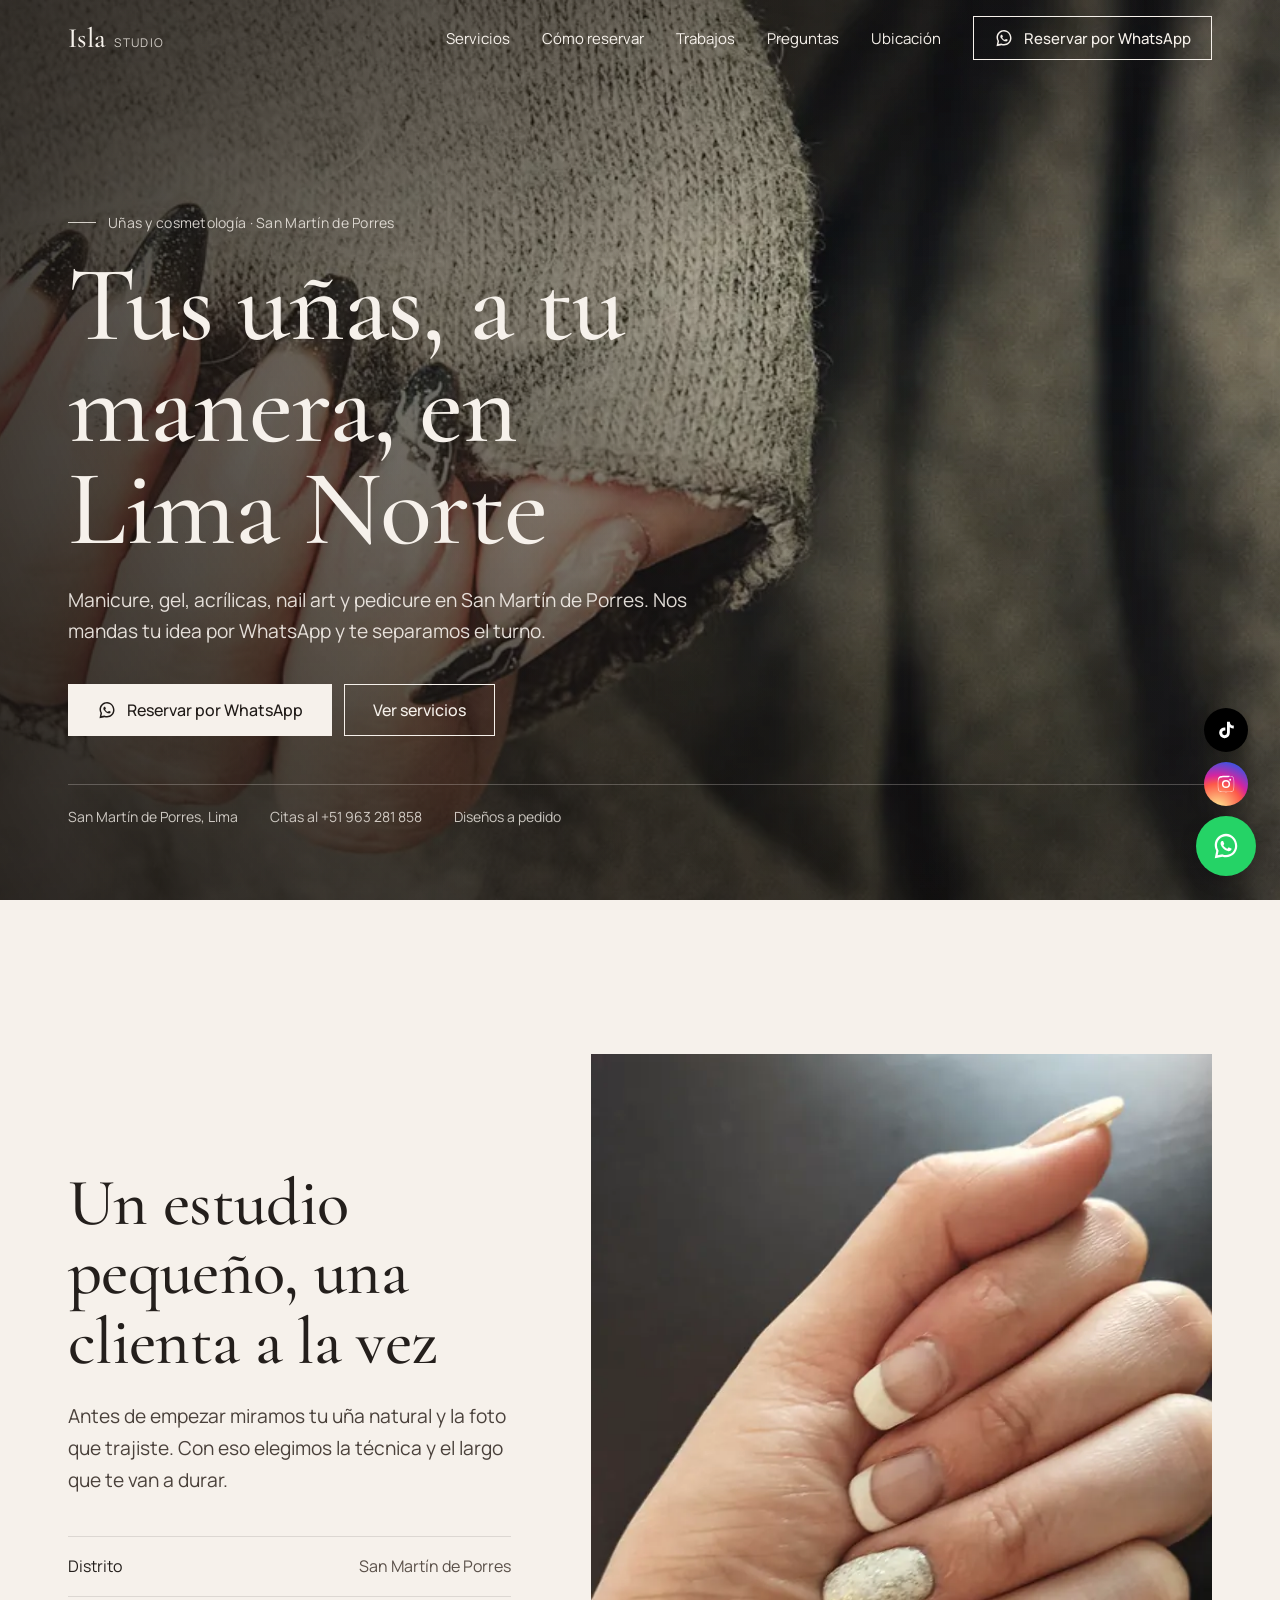
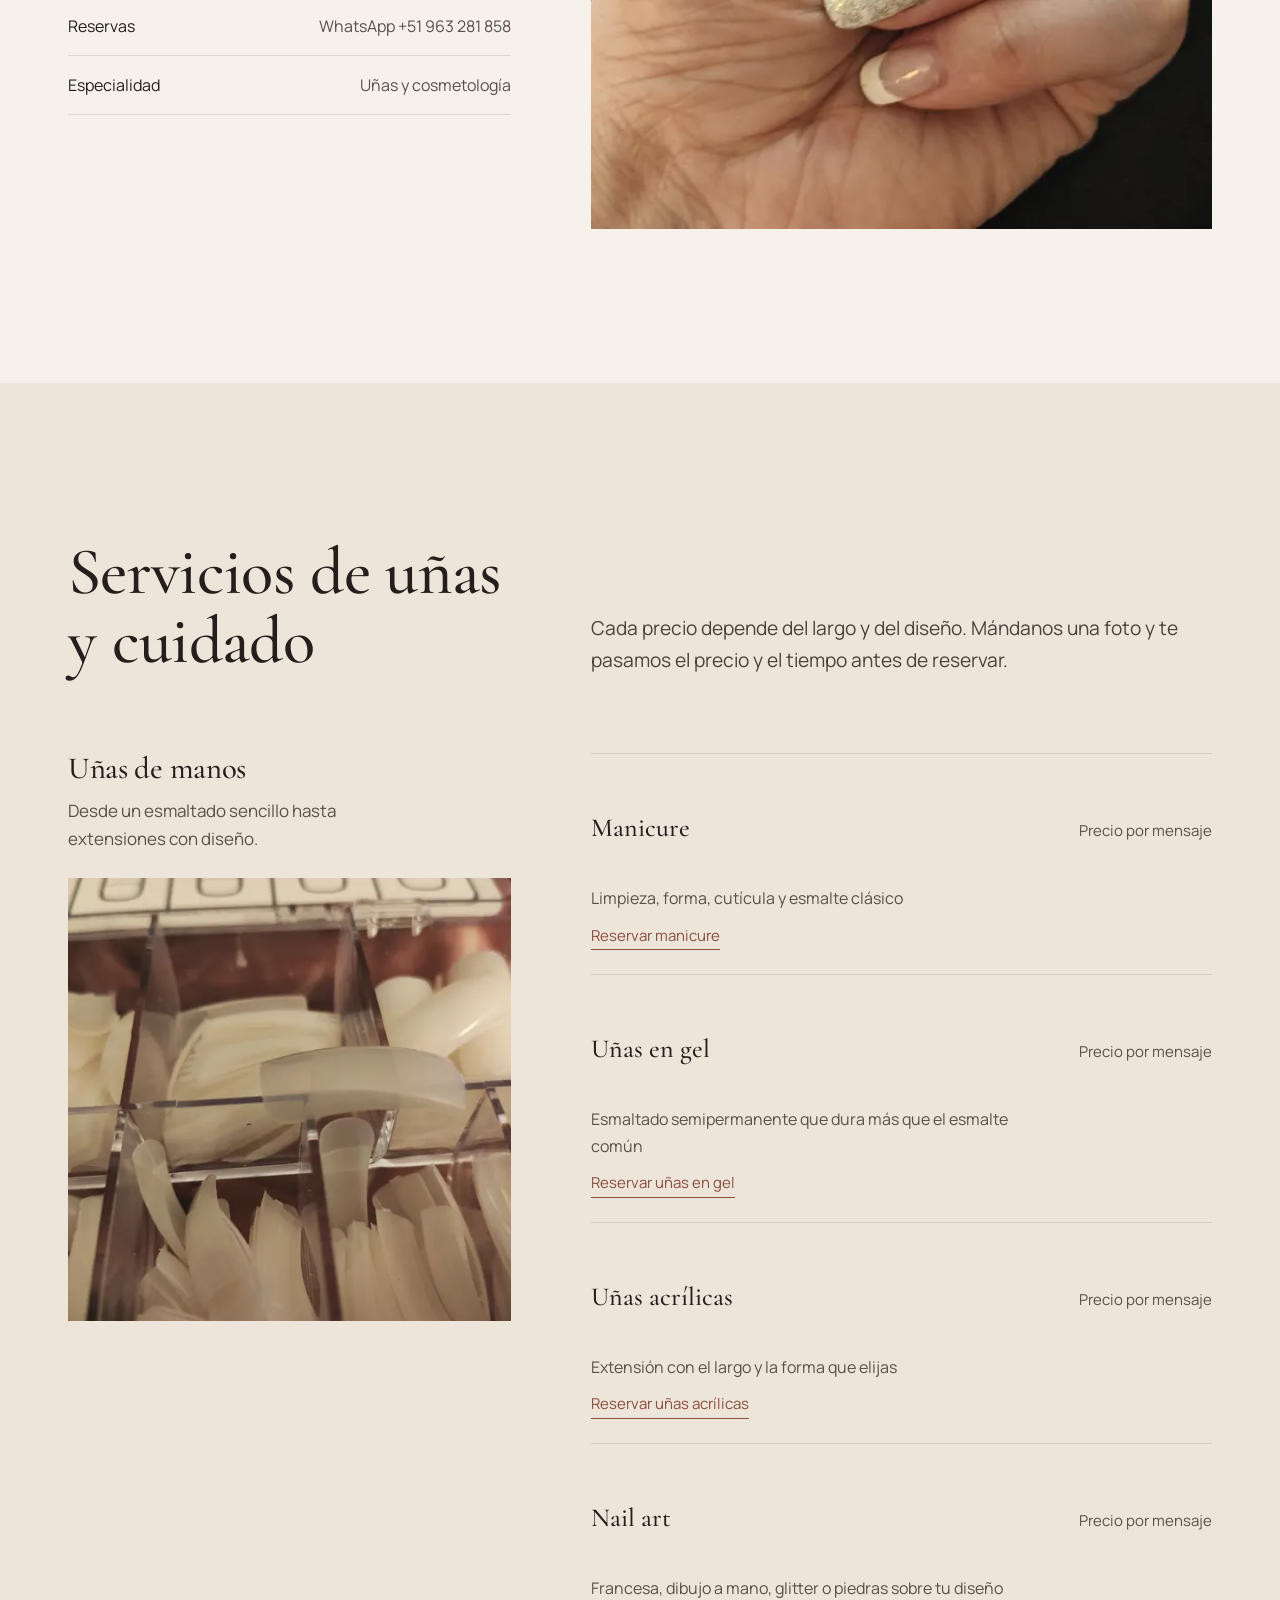
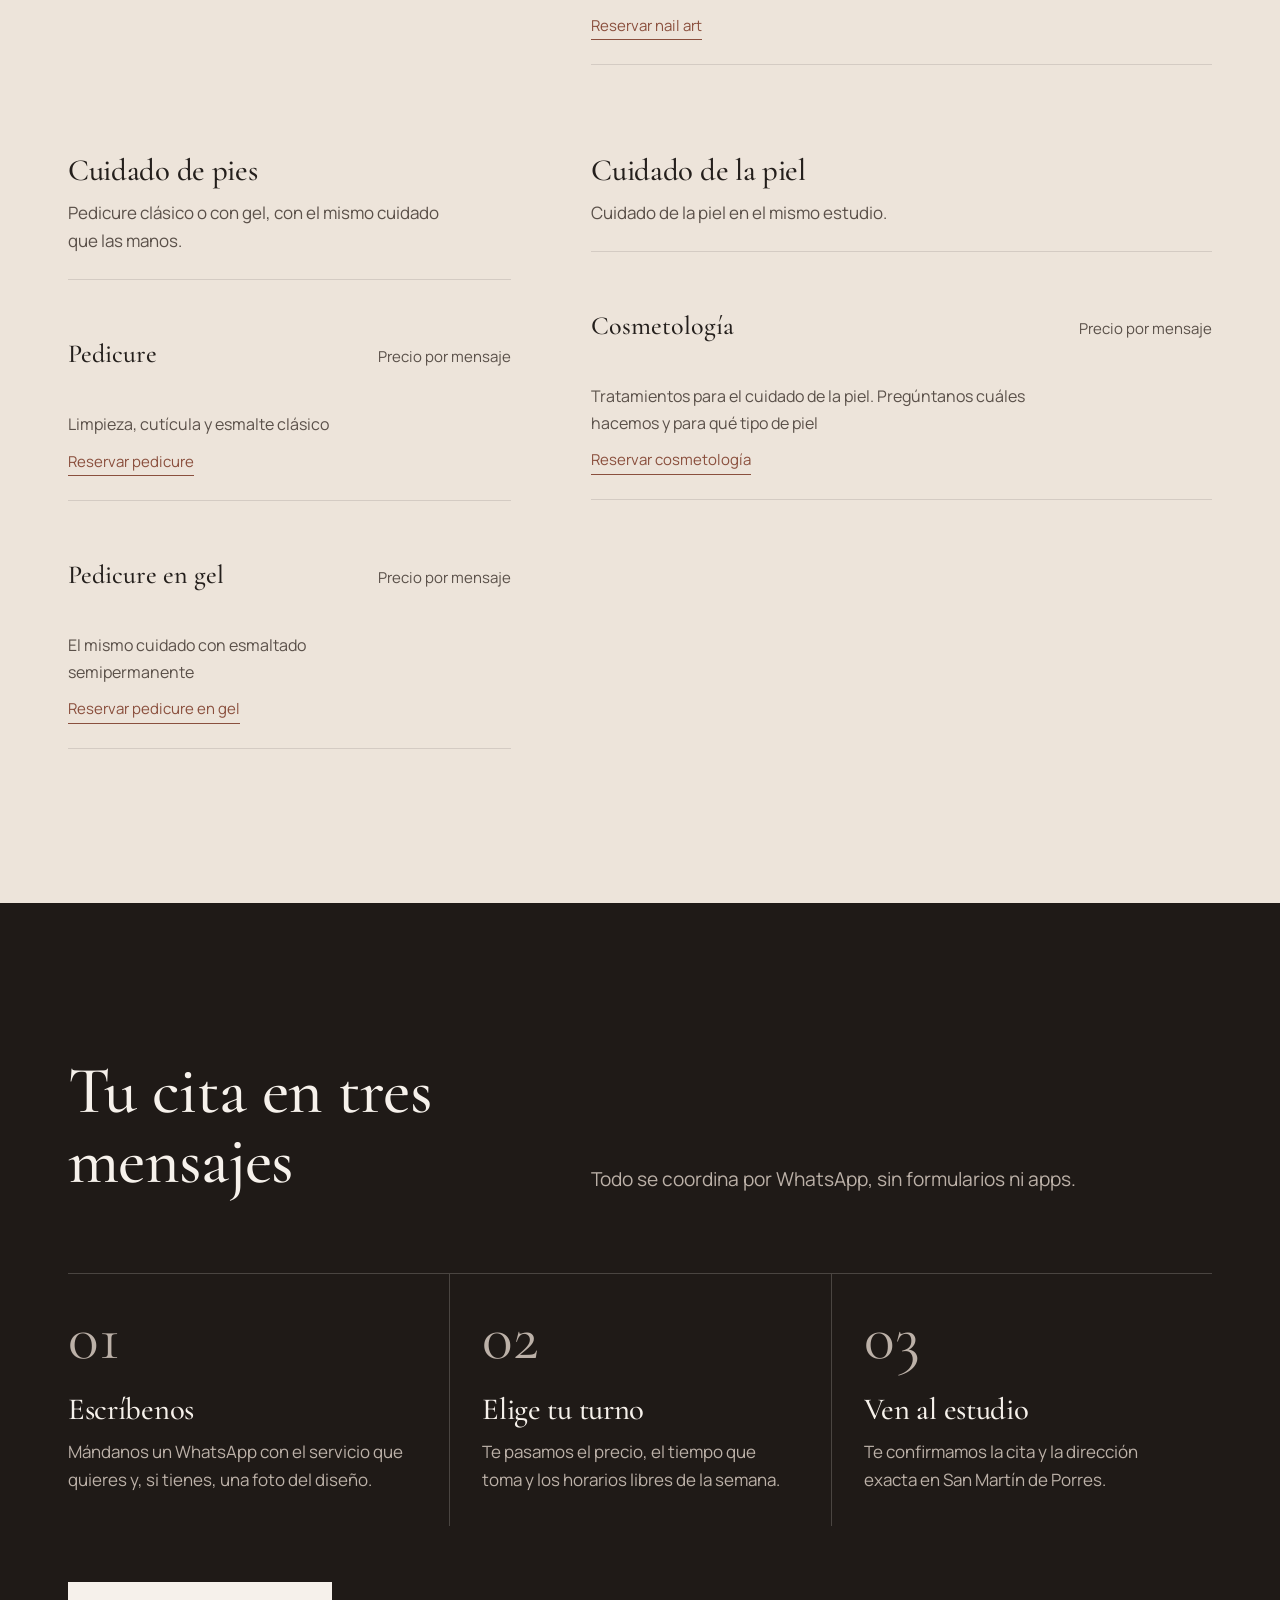
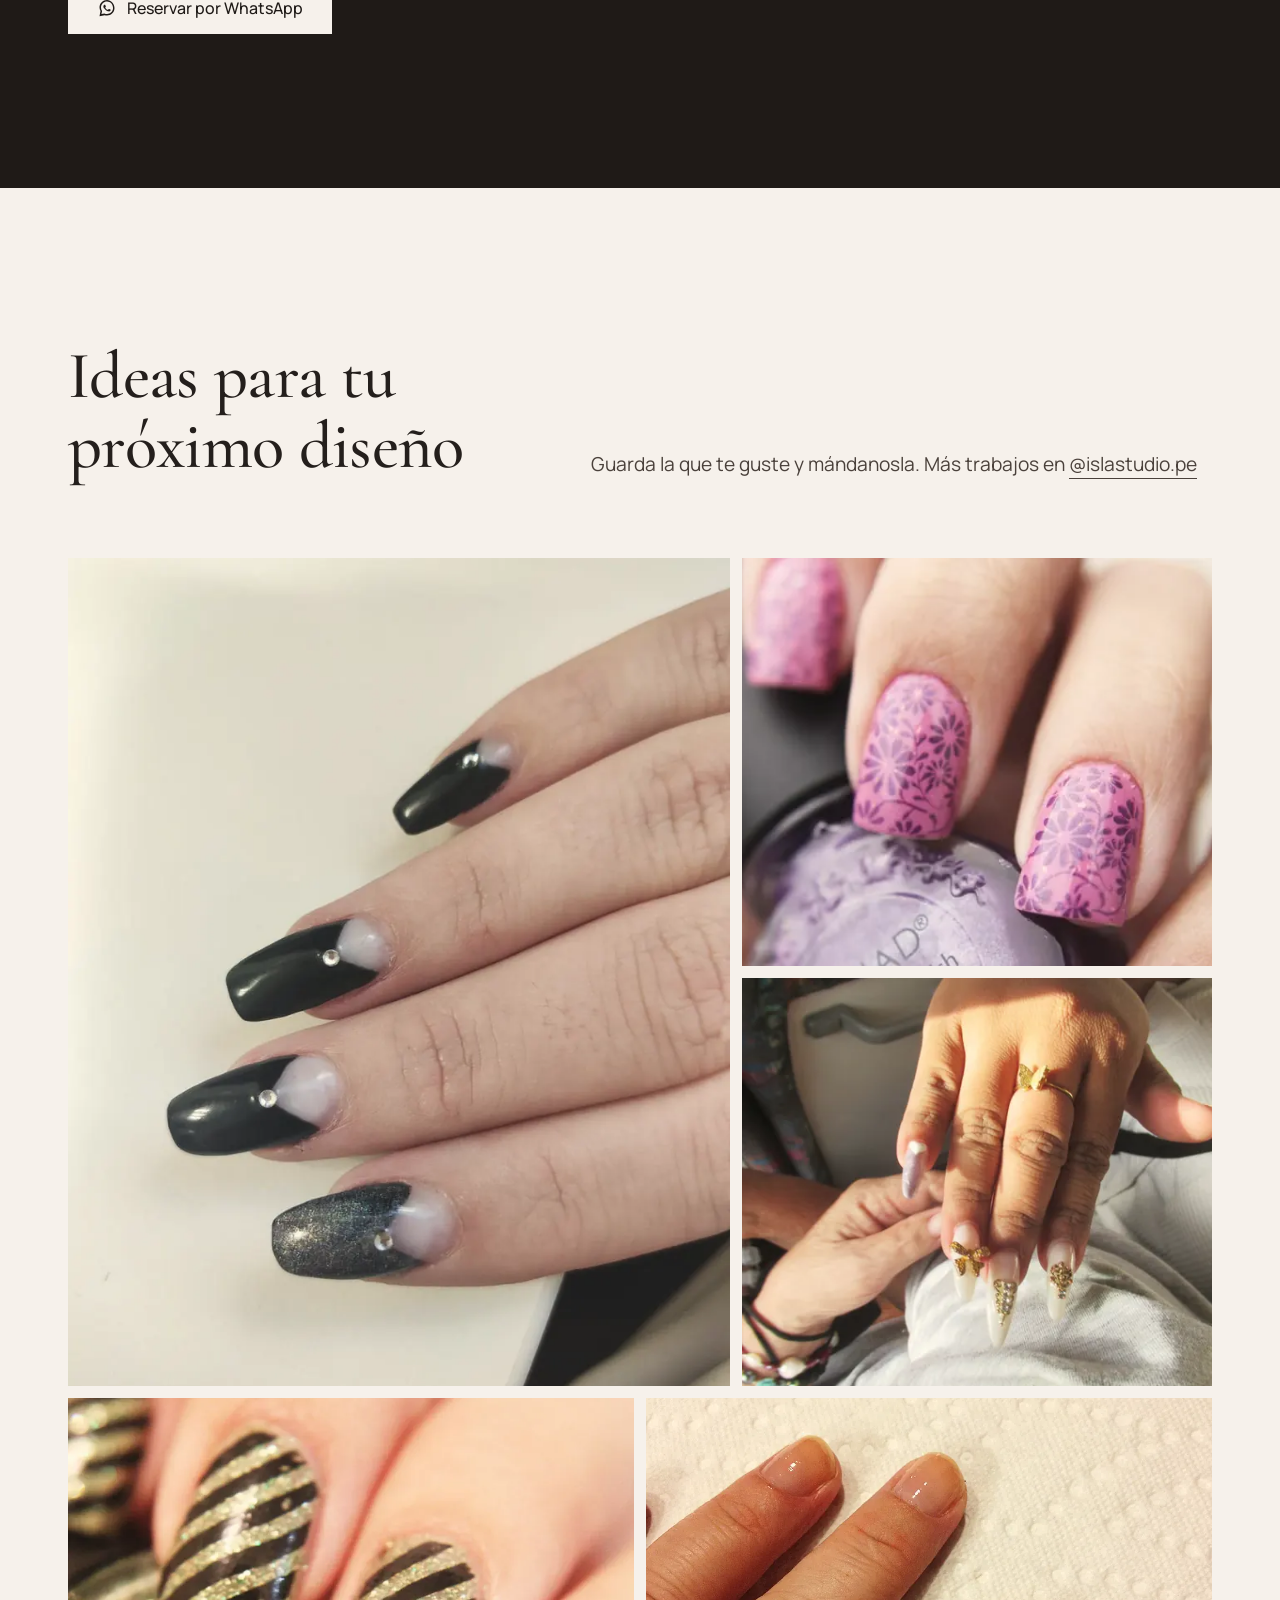
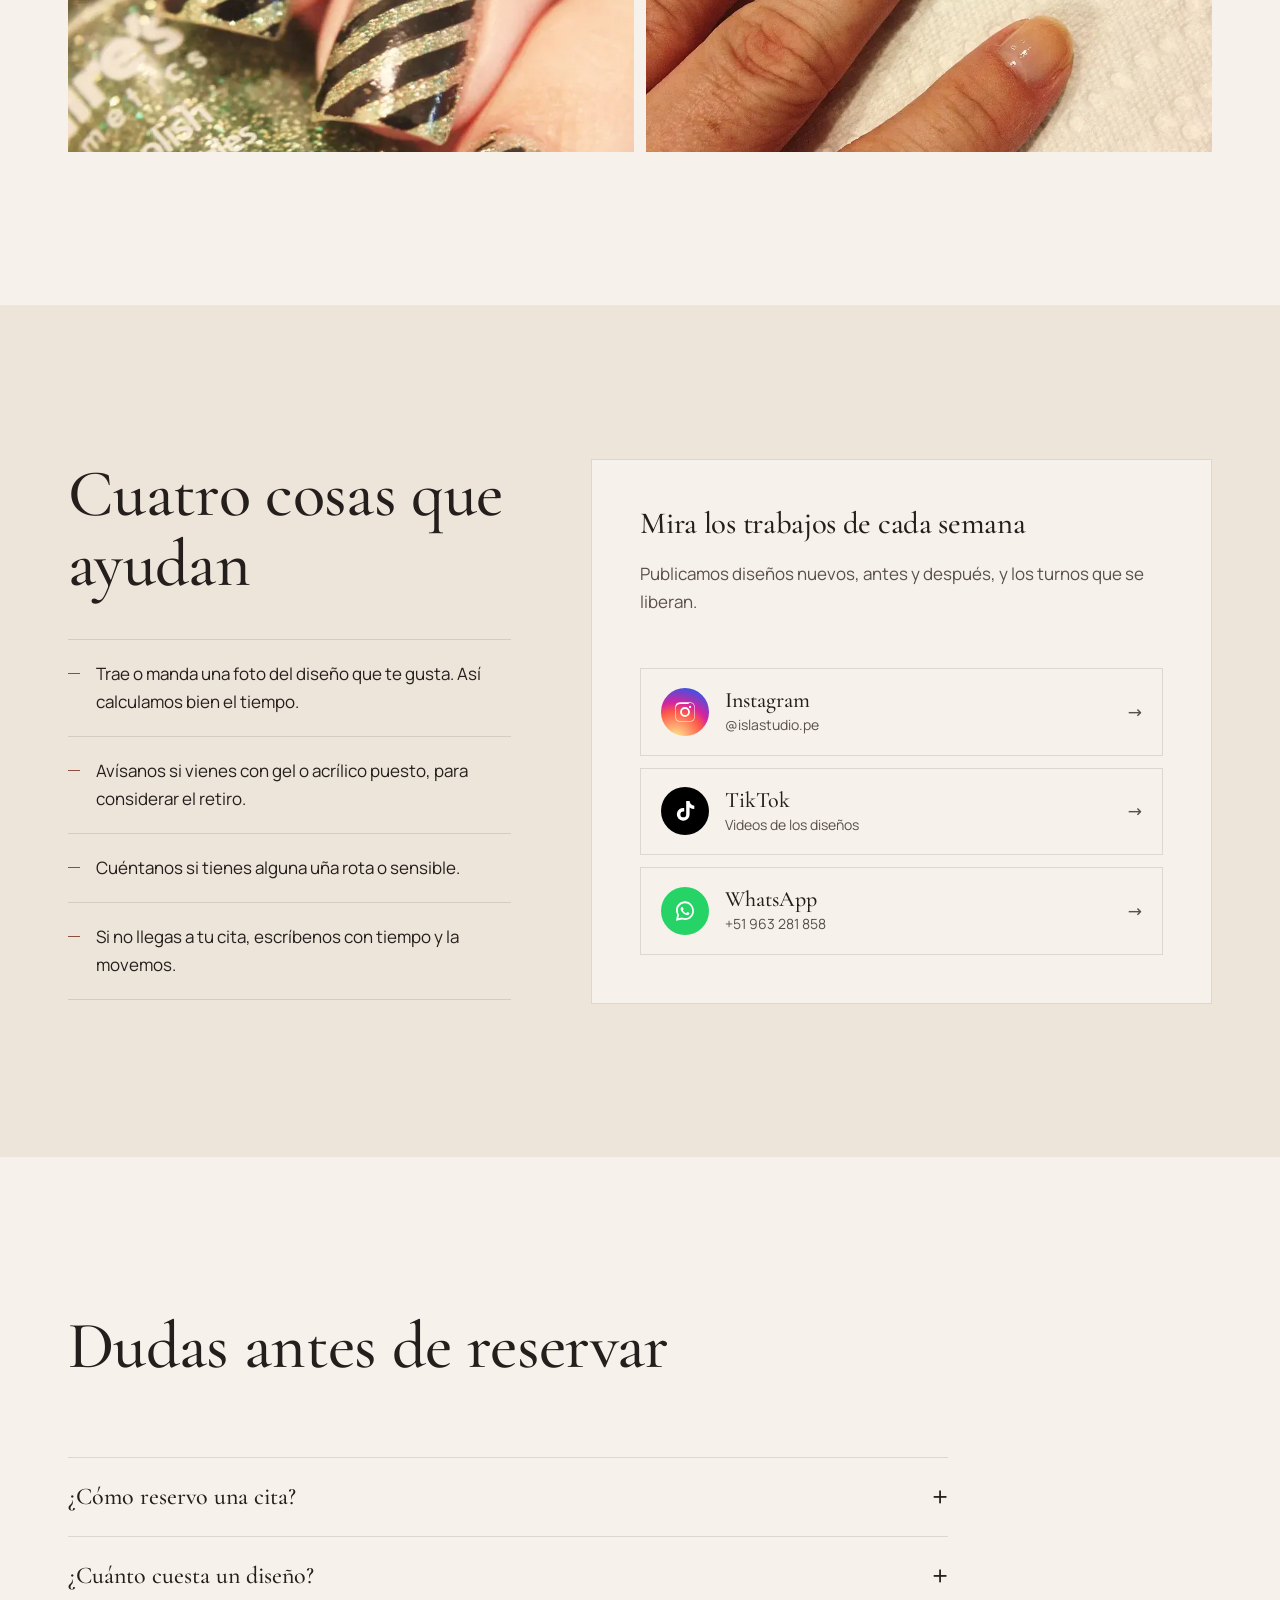
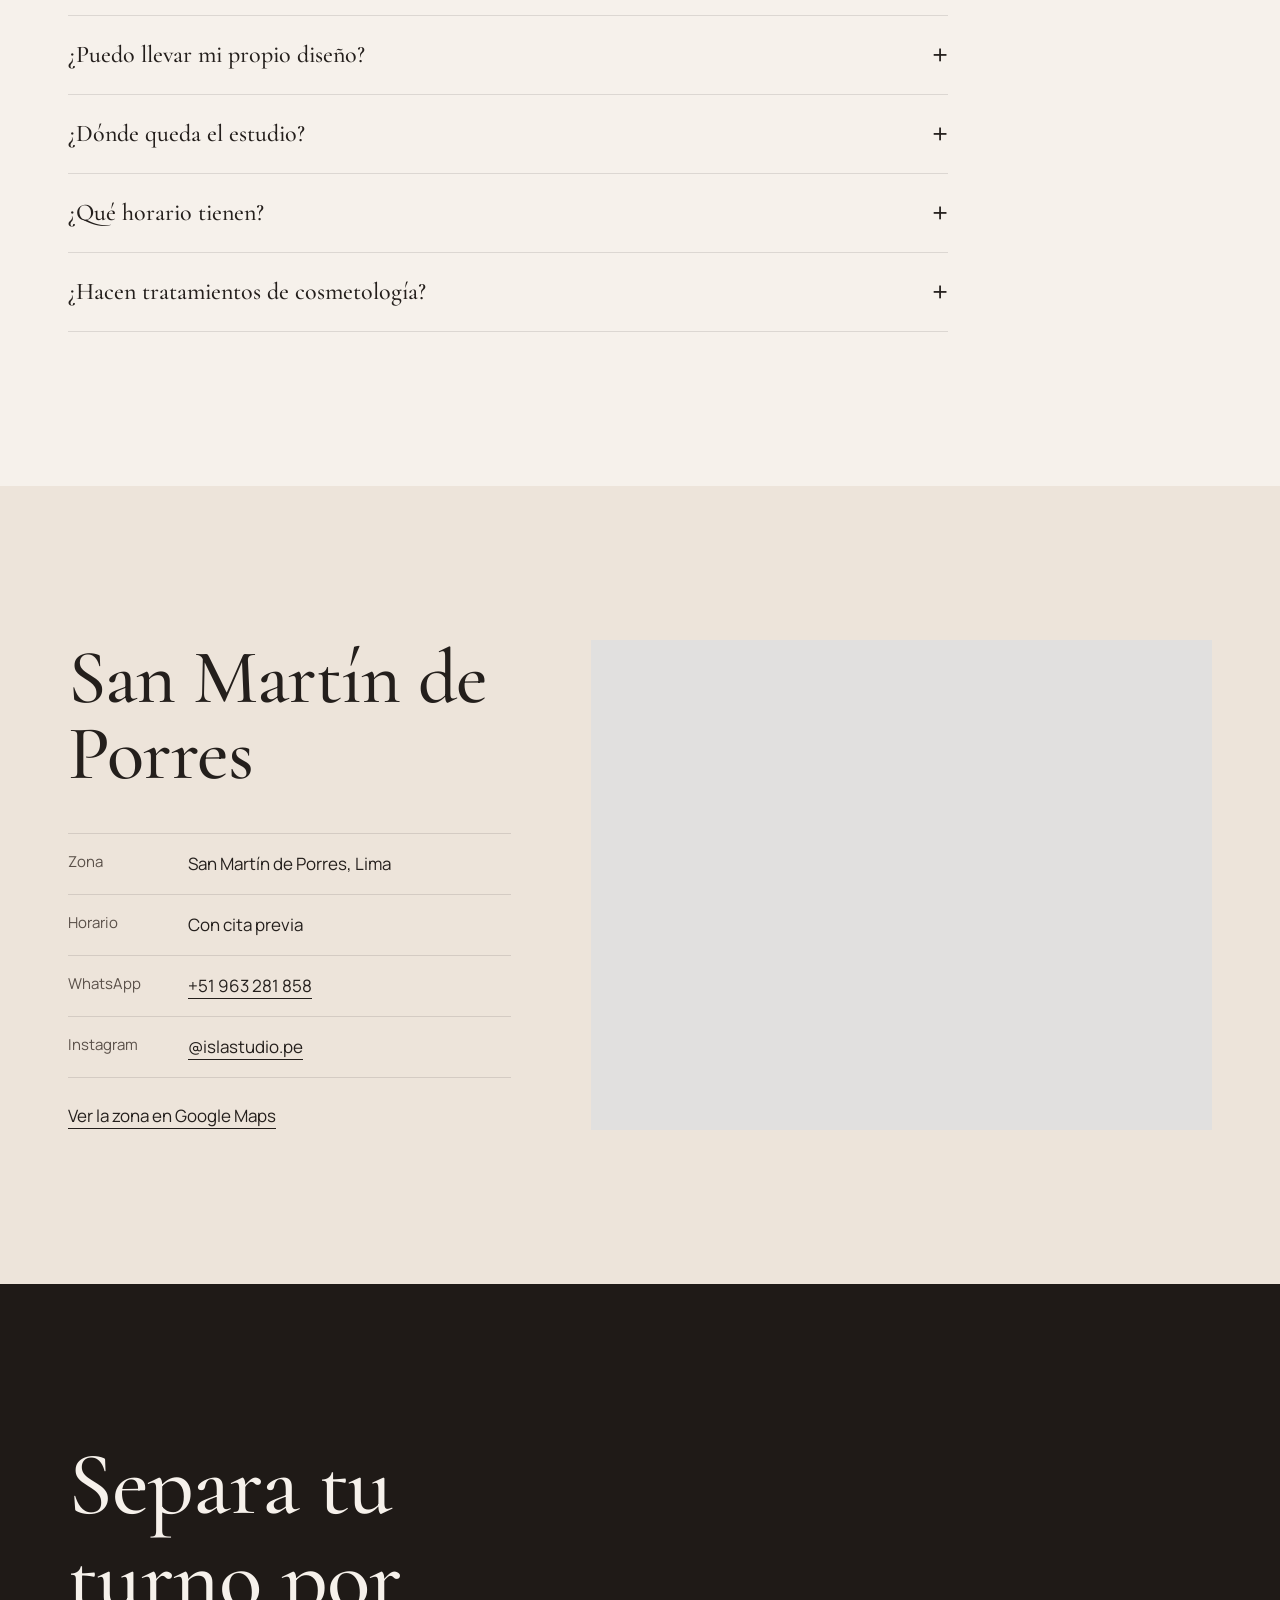
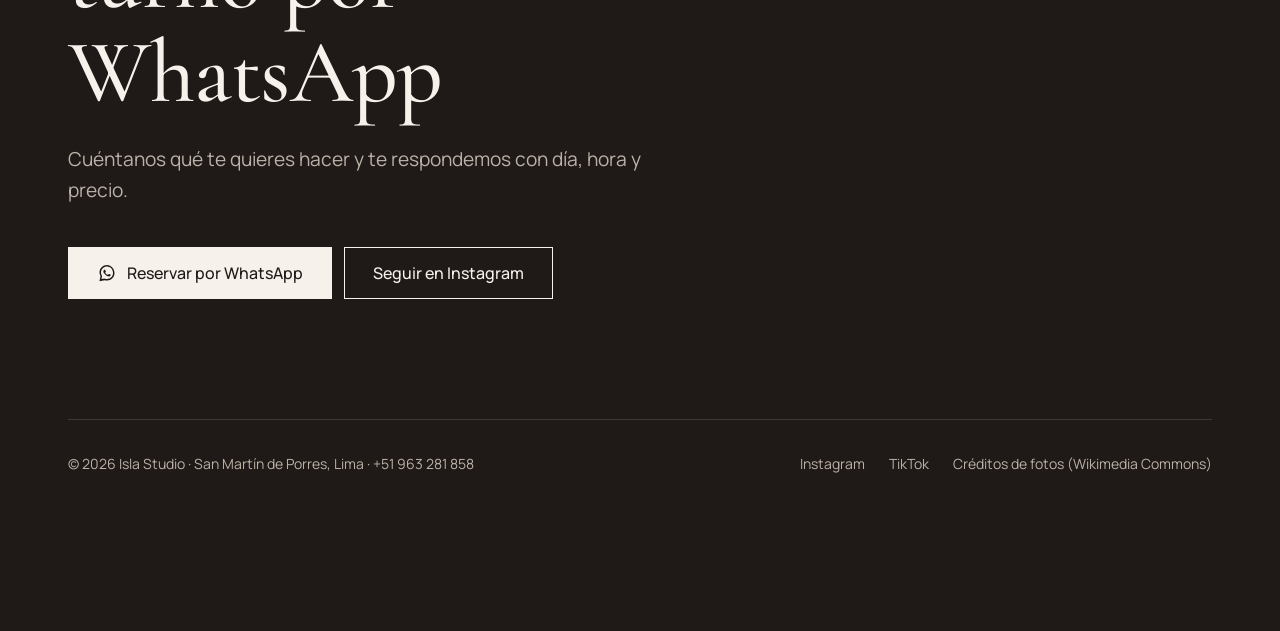
==== commit 53cc5aa8: "v3: auditoría QA, fuentes locales, CSS en línea, fotos WebP con un mismo color, paleta en variables," ====
--- a/index.html
+++ b/index.html
@@ -1,4 +1,4 @@
-<!doctype html>
+<!DOCTYPE html>
 <html lang="es-PE">
 <head>
 <meta charset="utf-8">
@@ -16,11 +16,263 @@
 <meta name="twitter:card" content="summary_large_image">
 <link rel="icon" href="favicon.svg" type="image/svg+xml">
 <meta name="theme-color" content="#1f1a17">
-<link rel="preconnect" href="https://fonts.googleapis.com">
-<link rel="preconnect" href="https://fonts.gstatic.com" crossorigin>
-<link href="https://fonts.googleapis.com/css2?family=Cormorant+Garamond:wght@400;500&family=Manrope:wght@400;500&display=swap" rel="stylesheet">
-<link rel="preload" as="image" href="img/manicure-gel-2000x900.jpg" media="(min-width: 701px)">
-<link rel="stylesheet" href="styles.css">
+<link rel="preload" href="fonts/cormorant.woff2" as="font" type="font/woff2" crossorigin>
+<link rel="preload" href="fonts/manrope.woff2" as="font" type="font/woff2" crossorigin>
+<link rel="preload" as="image" href="img/v3/hero-m-800.webp" media="(max-width: 700px)">
+<link rel="preload" as="image" href="img/v3/hero-1920.webp" imagesrcset="img/v3/hero-1280.webp 1280w, img/v3/hero-1920.webp 1920w" imagesizes="100vw" media="(min-width: 701px)">
+<style>/* Isla Studio — hoja de estilos propia (sin framework) */
+/* Fuentes propias (sin bloquear la carga) */
+@font-face{font-family:'Cormorant Garamond';font-style:normal;font-weight:400 600;font-display:swap;src:url(fonts/cormorant.woff2) format('woff2');unicode-range:U+0000-00FF,U+0131,U+0152-0153,U+02BB-02BC,U+02C6,U+02DA,U+02DC,U+2000-206F,U+20AC,U+2122,U+2191,U+2193,U+2212,U+2215,U+FEFF,U+FFFD}
+@font-face{font-family:'Manrope';font-style:normal;font-weight:400 600;font-display:swap;src:url(fonts/manrope.woff2) format('woff2');unicode-range:U+0000-00FF,U+0131,U+0152-0153,U+02BB-02BC,U+02C6,U+02DA,U+02DC,U+2000-206F,U+20AC,U+2122,U+2191,U+2193,U+2212,U+2215,U+FEFF,U+FFFD}
+
+:root{
+  /* ===== PALETA DE MARCA ISLA STUDIO =====
+     Cambia solo estas variables para aplicar los colores oficiales de la marca.
+     Ahora: marfil cálido, cacao y un terracota rosado (no se pudo leer el perfil de Instagram sin sesión). */
+  --brand-bg:#f6f1eb;        /* fondo principal */
+  --brand-surface:#ede4da;   /* fondo alterno */
+  --brand-ink:#241f1c;       /* texto */
+  --brand-muted:#5a5049;     /* texto secundario */
+  --brand-accent:#8a4f3d;    /* acento (enlaces, detalles) */
+  --brand-dark:#1f1a17;      /* secciones oscuras */
+  --brand-dark-ink:#f6f1eb;  /* texto sobre oscuro */
+  --brand-dark-muted:#bcb1a8;
+  /* ======================================= */
+  --bg:var(--brand-bg); --surface:var(--brand-surface); --ink:var(--brand-ink); --muted:var(--brand-muted); --line:rgba(36,31,28,.12);
+  --accent:var(--brand-accent); --accent-ink:#fff; --dark:var(--brand-dark); --dark-ink:var(--brand-dark-ink); --dark-muted:var(--brand-dark-muted);
+  --serif:"Cormorant Garamond", Georgia, serif; --sans:"Manrope", system-ui, sans-serif;
+  --wrap:1240px; --pad:clamp(20px,4vw,48px); --ease:cubic-bezier(.22,1,.36,1);
+}
+*,*::before,*::after{box-sizing:border-box}
+html{scroll-behavior:smooth;-webkit-text-size-adjust:100%}
+@media (prefers-reduced-motion:reduce){html{scroll-behavior:auto}*{animation:none!important;transition:none!important}}
+body{margin:0;background:var(--bg);color:var(--ink);font:400 17px/1.65 var(--sans);-webkit-font-smoothing:antialiased}
+img{display:block;max-width:100%;height:auto}
+a{color:inherit}
+h1,h2,h3{font-family:var(--serif);font-weight:500;line-height:1.05;letter-spacing:-.01em;margin:0}
+h2{font-size:clamp(40px,5.2vw,72px)}
+h3{font-size:clamp(26px,2.4vw,32px)}
+p{margin:0}
+.wrap{max-width:var(--wrap);margin-inline:auto;padding-inline:var(--pad)}
+.eyebrow{font-size:14px;letter-spacing:.02em;color:var(--muted);margin-bottom:20px;display:flex;gap:12px;align-items:center}
+.eyebrow::before{content:"";width:28px;height:1px;background:currentColor}
+.lead{font-size:clamp(18px,1.5vw,20px);color:var(--muted);max-width:52ch}
+.skip{position:absolute;left:12px;top:-60px;background:var(--ink);color:var(--bg);padding:12px 16px;z-index:100}
+.skip:focus{top:12px}
+:focus-visible{outline:2px solid currentColor;outline-offset:3px;box-shadow:0 0 0 5px rgba(138,79,61,.35)}
+
+/* Botones: un solo estilo, cuadrado */
+.btn{display:inline-flex;align-items:center;justify-content:center;gap:10px;min-height:52px;padding:0 28px;border:1px solid var(--ink);background:var(--ink);color:var(--bg);text-decoration:none;font:500 16px/1 var(--sans);transition:background-color .2s var(--ease),color .2s var(--ease),transform .15s var(--ease)}
+.btn:hover{background:var(--accent);border-color:var(--accent)}
+.btn:active{transform:scale(.98)}
+.btn--ghost{background:transparent;color:inherit;border-color:currentColor}
+.btn--ghost:hover{background:currentColor;color:var(--bg)}
+.btn--light{background:var(--dark-ink);color:var(--dark);border-color:var(--dark-ink)}
+.btn--light:hover{background:transparent;color:var(--dark-ink)}
+.btn .arr{transition:transform .2s var(--ease)}
+.btn:hover .arr{transform:translateX(3px)}
+.link{text-decoration:none;background:linear-gradient(currentColor,currentColor) 0 100%/0 1px no-repeat;padding-bottom:2px;transition:background-size .3s var(--ease)}
+.link:hover{background-size:100% 1px}
+.link--u{background-size:100% 1px}
+
+/* Cabecera */
+.nav{position:fixed;inset:0 0 auto;z-index:50;transition:background-color .3s var(--ease),color .3s var(--ease),border-color .3s;color:var(--dark-ink);border-bottom:1px solid transparent}
+.nav.is-solid{background:var(--bg);color:var(--ink);border-color:var(--line)}
+.nav__bar{display:flex;align-items:center;justify-content:space-between;height:76px;gap:24px}
+.logo{font:500 28px/1 var(--serif);text-decoration:none;letter-spacing:.01em}
+.logo span{font:400 12px/1 var(--sans);letter-spacing:.12em;margin-left:8px;opacity:.8}
+.nav__links{display:flex;gap:32px;align-items:center;list-style:none;margin:0;padding:0}
+.nav__links a{text-decoration:none;font-size:15px}
+.nav .btn{min-height:44px;padding:0 20px;background:transparent;color:inherit;border-color:currentColor}
+.nav .btn:hover{background:var(--accent);border-color:var(--accent);color:#fff}
+.menu-btn{display:none;background:none;border:0;color:inherit;font:500 15px var(--sans);min-height:44px;padding:0 4px;cursor:pointer}
+@media (max-width:900px){
+  .nav__links{display:none}
+  .menu-btn{display:inline-flex;align-items:center}
+  .nav.is-open{background:var(--bg);color:var(--ink);height:100dvh}
+  .nav.is-open .nav__links{display:flex;flex-direction:column;align-items:flex-start;gap:8px;position:absolute;top:76px;left:0;right:0;padding:24px var(--pad)}
+  .nav.is-open .nav__links a{font:500 34px/1.3 var(--serif)}
+  .nav.is-open .nav__links .btn{font:500 16px var(--sans);margin-top:16px}
+}
+
+/* Hero */
+.hero{position:relative;min-height:100svh;display:flex;align-items:flex-end;color:var(--dark-ink);background:var(--dark);overflow:hidden}
+.hero picture,.hero__img{position:absolute;inset:0;width:100%;height:100%}
+.hero__img{object-fit:cover;object-position:85% 50%}
+.hero::after{content:"";position:absolute;inset:0;background:linear-gradient(90deg,rgba(20,16,14,.78) 0%,rgba(20,16,14,.45) 45%,rgba(20,16,14,.05) 75%),linear-gradient(180deg,rgba(20,16,14,.35) 0%,rgba(20,16,14,0) 30%,rgba(20,16,14,.5) 100%)}
+@media (max-width:700px){.hero::after{background:linear-gradient(180deg,rgba(20,16,14,.35) 0%,rgba(20,16,14,.55) 45%,rgba(20,16,14,.85) 100%)}}
+.hero__in{position:relative;z-index:1;width:100%;padding-block:0 clamp(48px,8vh,96px)}
+.hero h1{font-size:clamp(52px,8.4vw,128px);max-width:11ch;line-height:.95}
+.hero .lead{color:rgba(245,240,234,.85);margin-top:24px}
+.hero__cta{display:flex;flex-wrap:wrap;gap:12px;margin-top:36px}
+.hero .btn--ghost:hover{color:var(--dark)}
+.hero__meta{display:flex;flex-wrap:wrap;gap:8px 32px;margin-top:48px;padding-top:20px;border-top:1px solid rgba(245,240,234,.25);font-size:14px;color:rgba(245,240,234,.8)}
+/* Entrada única al cargar; si no hay animaciones, todo queda visible */
+@keyframes rise{from{transform:translateY(22px)}to{transform:none}}
+@keyframes fade{from{opacity:0}to{opacity:1}}
+@keyframes settle{from{transform:scale(1.06)}to{transform:scale(1)}}
+.hero__img{animation:settle 1.6s var(--ease) both}
+.hero__in>*{animation:rise .9s var(--ease) both}
+.hero__in>:not(h1){animation:rise .9s var(--ease) both,fade .9s var(--ease) both}
+.hero__in>*:nth-child(2){animation-delay:.08s}.hero__in>*:nth-child(3){animation-delay:.16s}.hero__in>*:nth-child(4){animation-delay:.24s}.hero__in>*:nth-child(5){animation-delay:.32s}
+
+/* Secciones */
+.sec{padding-block:clamp(88px,12vw,160px)}
+.sec--surface{background:var(--surface)}
+.sec--dark{background:var(--dark);color:var(--dark-ink)}
+.sec--dark .lead,.sec--dark .eyebrow{color:var(--dark-muted)}
+.head{display:grid;grid-template-columns:1fr;gap:20px;margin-bottom:clamp(48px,6vw,80px)}
+
+
+/* Intro / estudio */
+.intro{display:grid;gap:48px;align-items:center}
+
+.intro__txt p+p{margin-top:16px}
+.facts{list-style:none;padding:0;margin:40px 0 0;border-top:1px solid var(--line)}
+.facts li{display:flex;justify-content:space-between;gap:16px;padding:16px 0;border-bottom:1px solid var(--line);font-size:16px}
+.facts span:last-child{color:var(--muted);text-align:right}
+.frame{overflow:hidden;background:var(--surface)}
+.frame img{width:100%;height:100%;object-fit:cover;transition:transform .7s var(--ease)}
+a.frame:hover img,.frame:hover img{transform:scale(1.03)}
+.intro .frame{aspect-ratio:4/5}
+
+/* Carta de servicios */
+.menu{display:grid;gap:clamp(56px,7vw,96px)}
+.cat{display:grid;gap:32px}
+
+.cat__side .frame{aspect-ratio:1/1;margin-top:24px}
+.cat__side p{color:var(--muted);margin-top:12px;max-width:36ch}
+.rows{list-style:none;margin:0;padding:0;border-top:1px solid var(--line)}
+.row{display:grid;grid-template-columns:1fr auto;gap:8px 16px;padding:24px 0;border-bottom:1px solid var(--line);align-items:baseline}
+.row__n{font-size:13px;color:var(--muted);font-variant-numeric:tabular-nums}
+.row__name{font:500 26px/1.15 var(--serif)}
+.row__desc{grid-column:1/2;color:var(--muted);font-size:16px;max-width:52ch}
+.row__price{font-size:15px;color:var(--muted);white-space:nowrap}
+.row__book{grid-column:1/3;font-size:15px;justify-self:start;margin-top:4px;color:var(--accent);min-height:24px}
+@media (max-width:560px){.row{grid-template-columns:1fr}.row__price{grid-column:1/2;grid-row:2}.row__desc,.row__book{grid-column:1/2}}
+.note{margin-top:32px;font-size:15px;color:var(--muted)}
+
+/* Pasos para reservar */
+.steps{list-style:none;margin:0;padding:0;display:grid;gap:0;counter-reset:s}
+@media (min-width:900px){.steps{grid-template-columns:repeat(3,1fr)}}
+.steps li{padding:32px 32px 32px 0;border-top:1px solid rgba(245,240,234,.2)}
+@media (min-width:900px){.steps li+li{padding-left:32px;border-left:1px solid rgba(245,240,234,.2)}}
+.steps li::before{counter-increment:s;content:"0" counter(s);display:block;font:400 64px/1 var(--serif);color:var(--dark-muted);margin-bottom:24px}
+.steps h3{margin-bottom:12px}
+.steps p{color:var(--dark-muted)}
+.steps__cta{margin-top:56px;display:flex;flex-wrap:wrap;gap:12px}
+
+/* Galería tipo lookbook */
+.look{display:grid;grid-template-columns:repeat(12,1fr);gap:12px}
+.look a{grid-column:span 6}
+.look a:nth-child(1){grid-column:span 7;grid-row:span 2}
+.look a:nth-child(2),.look a:nth-child(3){grid-column:span 5}
+.look a:nth-child(4),.look a:nth-child(5){grid-column:span 6}
+.look .frame{display:block;height:100%}
+.look a:nth-child(1) img{aspect-ratio:4/5}
+.look a:nth-child(2) img,.look a:nth-child(3) img{aspect-ratio:16/10}
+.look a:nth-child(n+4) img{aspect-ratio:16/10}
+@media (max-width:700px){.look a,.look a:nth-child(n){grid-column:span 6;grid-row:auto}.look a:nth-child(1){grid-column:span 12}}
+
+/* Antes de tu cita + opiniones */
+.two{display:grid;gap:56px}
+
+.tips{list-style:none;margin:0;padding:0;border-top:1px solid var(--line)}
+.tips li{padding:20px 0 20px 28px;border-bottom:1px solid var(--line);position:relative}
+.tips li::before{content:"";position:absolute;left:0;top:33px;width:12px;height:1px;background:var(--accent)}
+.tips li span{color:var(--accent);font-variant-numeric:tabular-nums;font-size:14px;padding-top:3px}
+.quote{border:1px solid var(--line);padding:clamp(28px,4vw,48px);display:grid;gap:20px;align-content:start;background:var(--bg)}
+.quote p{color:var(--muted)}
+
+/* FAQ */
+.faq{border-top:1px solid var(--line);max-width:880px}
+.faq details{border-bottom:1px solid var(--line)}
+.faq summary{list-style:none;cursor:pointer;display:flex;justify-content:space-between;gap:24px;padding:24px 0;font:500 24px/1.25 var(--serif);min-height:44px}
+.faq summary::-webkit-details-marker{display:none}
+.faq summary::after{content:"+";font:300 28px/1 var(--sans);transition:transform .25s var(--ease)}
+.faq details[open] summary::after{transform:rotate(45deg)}
+.faq details p{padding:0 0 24px;color:var(--muted);max-width:64ch}
+
+/* Ubicación */
+.visit{display:grid;gap:48px}
+
+.visit__big{font:500 clamp(44px,6vw,88px)/1 var(--serif)}
+.visit dl{margin:40px 0 0;display:grid;gap:0;border-top:1px solid var(--line)}
+.visit dl div{display:grid;grid-template-columns:120px 1fr;padding:16px 0;border-bottom:1px solid var(--line)}
+.visit dt{color:var(--muted);font-size:15px}
+.visit dd{margin:0}
+.map{min-height:420px;background:var(--surface);border:0;width:100%;height:100%;filter:grayscale(.85) contrast(.95)}
+
+/* Cierre y pie */
+.close{text-align:left}
+.close h2{font-size:clamp(48px,7vw,104px);max-width:12ch}
+.close .lead{margin-top:24px}
+.close__cta{margin-top:40px;display:flex;gap:12px;flex-wrap:wrap}
+.foot{border-top:1px solid rgba(245,240,234,.15);margin-top:clamp(80px,10vw,120px);padding-top:32px;display:flex;flex-wrap:wrap;justify-content:space-between;gap:16px;font-size:14px;color:var(--dark-muted)}
+.foot nav{display:flex;gap:24px;flex-wrap:wrap}
+.foot a{text-decoration:none;min-height:24px;display:inline-block}
+
+/* Barra fija en el celular */
+.bar{display:none}
+@media (max-width:700px){
+  .bar{display:grid;grid-template-columns:1fr 48px 48px;gap:8px;position:fixed;inset:auto 0 0;z-index:40;padding:10px 12px calc(10px + env(safe-area-inset-bottom));background:var(--bg);border-top:1px solid var(--line)}
+  .bar .btn{min-height:48px;padding:0 12px}
+  body{padding-bottom:72px}
+  .hero__cta .btn{flex:1 1 100%}
+}
+
+
+/* Clases que reemplazan estilos en línea */
+.eyebrow--light{color:rgba(246,241,235,.82)}
+.intro .lead{margin-top:24px}
+.tips{margin-top:40px}
+.visit__more{margin-top:24px}
+.row__price{font-variant-numeric:tabular-nums}
+
+/* Redes: tarjetas */
+.social{display:grid;gap:12px;margin-top:32px}
+.social a{display:grid;grid-template-columns:48px 1fr auto;align-items:center;gap:16px;padding:18px 20px;border:1px solid var(--line);background:var(--bg);text-decoration:none;transition:transform .2s var(--ease),border-color .2s var(--ease)}
+.social a:hover{transform:translateY(-2px);border-color:var(--ink)}
+.social b{display:block;font:500 22px/1.2 var(--serif)}
+.social small{display:block;color:var(--muted);font-size:14px}
+.social .go{color:var(--muted);transition:transform .2s var(--ease)}
+.social a:hover .go{transform:translateX(3px);color:var(--ink)}
+.ico{width:48px;height:48px;display:grid;place-items:center;border-radius:50%;color:#fff}
+.ico svg{width:24px;height:24px}
+.ico--wa{background:#25D366}.ico--ig{background:radial-gradient(circle at 30% 107%,#fdf497 0%,#fd5949 45%,#d6249f 60%,#285AEB 90%)}.ico--tt{background:#000}
+
+/* Botones flotantes (WhatsApp, Instagram, TikTok) */
+.float{position:fixed;right:24px;bottom:24px;z-index:45;display:grid;gap:10px;justify-items:center}
+.float a{display:grid;place-items:center;border-radius:50%;color:#fff;box-shadow:0 6px 18px rgba(0,0,0,.16);transition:transform .2s var(--ease)}
+.float a:hover{transform:translateY(-2px)}.float a:active{transform:scale(.95)}
+.float .f-sm{width:44px;height:44px}.float .f-sm svg{width:20px;height:20px}
+.float .f-wa{width:60px;height:60px;background:#25D366}.float .f-wa svg{width:30px;height:30px}
+.float .f-ig{background:radial-gradient(circle at 30% 107%,#fdf497 0%,#fd5949 45%,#d6249f 60%,#285AEB 90%)}.float .f-tt{background:#000}
+@media (max-width:700px){.float{display:none}}
+
+/* Barra móvil */
+
+.bar .btn:first-child{background:#146234;border-color:#146234;color:#fff}
+.bar .b-ico{padding:0;min-height:48px;width:48px;background:transparent;color:var(--ink);border-color:var(--line)}
+.bar .b-ico svg{width:22px;height:22px}
+
+.cat--pair{grid-template-columns:1fr}
+
+.cat__sub{color:var(--muted);margin:12px 0 24px;max-width:40ch}
+/* Áreas táctiles de 44px en el celular */
+@media (max-width:900px){
+  .row__book,.visit dd a,.visit__more a,.foot a,.logo,.lead .link{display:inline-flex;align-items:center;min-height:44px}
+  .foot nav{gap:8px 24px}
+}
+
+/* Una sola retícula: todas las divisiones caen en la misma línea (5/7) */
+@media (min-width:900px){
+  .head--split,.intro,.cat,.two,.visit,.cat--pair{grid-template-columns:minmax(0,5fr) minmax(0,7fr);column-gap:80px}
+  .head--split{align-items:end}.cat{align-items:start}.visit{align-items:stretch}
+}
+.lead{color:#4a413b}.sec--dark .lead{color:var(--dark-muted)}.hero .lead{color:rgba(246,241,235,.9)}
+.visit__more a{color:var(--ink)}
+</style>
 <script type="application/ld+json">
 {
   "@context": "https://schema.org",
@@ -28,11 +280,12 @@
   "name": "Isla Studio",
   "url": "https://islaestudioperu.com/",
   "description": "Estudio de uñas y cosmetología en San Martín de Porres, Lima.",
-  "image": "https://islaestudioperu.com/img/manicure-gel-2000x900.jpg",
+  "image": "https://islaestudioperu.com/img/manicure-gel-1200x630.jpg",
+  "logo": "https://islaestudioperu.com/favicon.svg",
   "telephone": "+51963281858",
   "address": { "@type": "PostalAddress", "addressLocality": "San Martín de Porres", "addressRegion": "Lima", "addressCountry": "PE" },
   "areaServed": ["San Martín de Porres", "Los Olivos", "Lima Norte"],
-  "sameAs": ["https://www.instagram.com/islastudio.pe/", "https://wa.me/51963281858"],
+  "sameAs": ["https://www.instagram.com/islastudio.pe/", "https://www.tiktok.com/@islastudio.pe"],
   "potentialAction": { "@type": "ReserveAction", "target": "https://wa.me/51963281858" }
 }
 </script>
@@ -52,7 +305,7 @@
       <li><a class="link" href="#trabajos">Trabajos</a></li>
       <li><a class="link" href="#preguntas">Preguntas</a></li>
       <li><a class="link" href="#visitanos">Ubicación</a></li>
-      <li><a class="btn" href="https://wa.me/51963281858?text=Hola%20Isla%20Studio%2C%20quiero%20reservar%20una%20cita" target="_blank" rel="noopener"><svg class="wa-ic" viewBox="0 0 32 32" width="20" height="20" aria-hidden="true"><path fill="currentColor" d="M16.04 3C9.4 3 4 8.36 4 14.97c0 2.1.56 4.17 1.62 5.98L4 29l8.27-1.6a12.1 12.1 0 0 0 3.77.6C22.68 28 28 22.63 28 16.02 28 9.4 22.68 3 16.04 3Zm0 22.6c-1.2 0-2.4-.2-3.53-.6l-.5-.17-4.9.95.98-4.75-.2-.5a9.7 9.7 0 0 1-1.48-5.17c0-5.4 4.32-9.79 9.63-9.79 5.3 0 9.62 4.4 9.62 10.45 0 5.4-4.32 9.58-9.62 9.58Zm5.29-7.16c-.29-.15-1.71-.85-1.98-.95-.26-.1-.46-.15-.65.15-.19.29-.75.94-.92 1.13-.17.2-.34.22-.63.07-.29-.14-1.22-.45-2.32-1.43-.86-.77-1.44-1.71-1.6-2-.17-.29-.02-.45.12-.6.13-.13.3-.34.44-.5.15-.18.2-.3.29-.5.1-.19.05-.36-.02-.5-.07-.15-.65-1.57-.9-2.15-.23-.56-.47-.49-.65-.5h-.55c-.2 0-.5.08-.77.37-.26.29-1 .98-1 2.4 0 1.41 1.03 2.78 1.17 2.97.15.2 2.03 3.1 4.92 4.34.69.3 1.22.47 1.64.6.69.22 1.32.19 1.81.12.55-.08 1.71-.7 1.95-1.37.24-.68.24-1.26.17-1.38-.07-.12-.27-.2-.56-.34Z"/></svg>Reservar cita</a></li>
+      <li><a class="btn" href="https://wa.me/51963281858?text=Hola%20Isla%20Studio%2C%20quiero%20reservar%20una%20cita" target="_blank" rel="noopener"><svg class="wa-ic" viewBox="0 0 32 32" width="20" height="20" aria-hidden="true"><path fill="currentColor" d="M16.04 3C9.4 3 4 8.36 4 14.97c0 2.1.56 4.17 1.62 5.98L4 29l8.27-1.6a12.1 12.1 0 0 0 3.77.6C22.68 28 28 22.63 28 16.02 28 9.4 22.68 3 16.04 3Zm0 22.6c-1.2 0-2.4-.2-3.53-.6l-.5-.17-4.9.95.98-4.75-.2-.5a9.7 9.7 0 0 1-1.48-5.17c0-5.4 4.32-9.79 9.63-9.79 5.3 0 9.62 4.4 9.62 10.45 0 5.4-4.32 9.58-9.62 9.58Zm5.29-7.16c-.29-.15-1.71-.85-1.98-.95-.26-.1-.46-.15-.65.15-.19.29-.75.94-.92 1.13-.17.2-.34.22-.63.07-.29-.14-1.22-.45-2.32-1.43-.86-.77-1.44-1.71-1.6-2-.17-.29-.02-.45.12-.6.13-.13.3-.34.44-.5.15-.18.2-.3.29-.5.1-.19.05-.36-.02-.5-.07-.15-.65-1.57-.9-2.15-.23-.56-.47-.49-.65-.5h-.55c-.2 0-.5.08-.77.37-.26.29-1 .98-1 2.4 0 1.41 1.03 2.78 1.17 2.97.15.2 2.03 3.1 4.92 4.34.69.3 1.22.47 1.64.6.69.22 1.32.19 1.81.12.55-.08 1.71-.7 1.95-1.37.24-.68.24-1.26.17-1.38-.07-.12-.27-.2-.56-.34Z"/></svg>Reservar por WhatsApp</a></li>
     </ul>
   </div>
 </header>
@@ -60,11 +313,11 @@
 <main id="main">
   <section class="hero" id="top" aria-labelledby="hero-h">
     <picture>
-      <source media="(max-width: 700px)" srcset="img/manicure-gel-800x900.jpg">
-      <img class="hero__img" src="img/manicure-gel-2000x900.jpg" srcset="img/manicure-gel-1400x700.jpg 1400w, img/manicure-gel-2000x900.jpg 2000w" sizes="100vw" width="2000" height="900" alt="Uñas largas en punta con francesa negra y diseño a mano" fetchpriority="high">
+      <source media="(max-width: 700px)" srcset="img/v3/hero-m-800.webp" width="800" height="900">
+      <img class="hero__img" src="img/v3/hero-1920.webp" srcset="img/v3/hero-1280.webp 1280w, img/v3/hero-1920.webp 1920w" sizes="100vw" width="1920" height="864" alt="Uñas largas en punta con francesa negra y diseño a mano" fetchpriority="high">
     </picture>
     <div class="wrap hero__in">
-      <p class="eyebrow" style="color:rgba(245,240,234,.8)">Uñas y cosmetología · San Martín de Porres</p>
+      <p class="eyebrow eyebrow--light">Uñas y cosmetología · San Martín de Porres</p>
       <h1 id="hero-h">Tus uñas, a tu manera, en Lima Norte</h1>
       <p class="lead">Manicure, gel, acrílicas, nail art y pedicure en San Martín de Porres. Nos mandas tu idea por WhatsApp y te separamos el turno.</p>
       <div class="hero__cta">
@@ -78,9 +331,8 @@
   <section class="sec" id="estudio" aria-labelledby="estudio-h">
     <div class="wrap intro">
       <div class="intro__txt">
-        <p class="eyebrow">El estudio</p>
         <h2 id="estudio-h">Un estudio pequeño, una clienta a la vez</h2>
-        <p class="lead" style="margin-top:24px">Antes de empezar miramos tu uña natural y la foto que trajiste. Con eso elegimos la técnica y el largo que te van a durar.</p>
+        <p class="lead">Antes de empezar miramos tu uña natural y la foto que trajiste. Con eso elegimos la técnica y el largo que te van a durar.</p>
         <!-- TODO: aquí va la historia real de Isla Studio (quién atiende, desde cuándo, qué la hace distinta). -->
         <ul class="facts">
           <li><span>Distrito</span><span>San Martín de Porres</span></li>
@@ -88,82 +340,72 @@
           <li><span>Especialidad</span><span>Uñas y cosmetología</span></li>
         </ul>
       </div>
-      <div class="frame"><img src="img/francesa-glitter-900x1125.jpg" srcset="img/francesa-glitter-600x750.jpg 600w, img/francesa-glitter-900x1125.jpg 900w" sizes="(max-width: 899px) 92vw, 560px" width="900" height="1125" alt="Manicure francesa con glitter en un dedo" loading="lazy"></div>
+      <div class="frame"><img src="img/v3/francesa-900.webp" srcset="img/v3/francesa-600.webp 600w, img/v3/francesa-900.webp 900w" sizes="(max-width: 899px) 92vw, 560px" width="900" height="1125" alt="Manicure francesa con glitter en un dedo" loading="lazy"></div>
     </div>
   </section>
 
   <section class="sec sec--surface" id="servicios" aria-labelledby="serv-h">
     <div class="wrap">
       <div class="head head--split">
-        <div><p class="eyebrow">Carta de servicios</p><h2 id="serv-h">Servicios de uñas y cuidado</h2></div>
+        <div><h2 id="serv-h">Servicios de uñas y cuidado</h2></div>
         <p class="lead">Cada precio depende del largo y del diseño. Mándanos una foto y te pasamos el precio y el tiempo antes de reservar.</p>
       </div>
       <div class="menu">
         <div class="cat">
-          <div class="cat__side"><h3>Manos</h3><p>Desde un esmaltado sencillo hasta extensiones con diseño.</p>
-            <div class="frame"><img src="img/tips-unas-900x1125.jpg" srcset="img/tips-unas-600x750.jpg 600w, img/tips-unas-900x1125.jpg 900w" sizes="(max-width: 899px) 92vw, 380px" width="900" height="1125" alt="Tips de uñas listos para extensión" loading="lazy"></div></div>
+          <div class="cat__side"><h3>Uñas de manos</h3><p>Desde un esmaltado sencillo hasta extensiones con diseño.</p>
+            <div class="frame"><img src="img/v3/tips-760.webp" srcset="img/v3/tips-500.webp 500w, img/v3/tips-760.webp 760w" sizes="(max-width: 899px) 92vw, 380px" width="760" height="950" alt="Tips de uñas listos para extensión" loading="lazy"></div></div>
           <ul class="rows">
         <li class="row">
-          <span class="row__n">01</span>
-          <h3 class="row__name">Manicure</h3>
+          <h4 class="row__name">Manicure</h4>
           <span class="row__price"><!-- TODO precio real: "desde S/ __" -->Precio por mensaje</span>
           <p class="row__desc">Limpieza, forma, cutícula y esmalte clásico</p>
           <a class="row__book link link--u" href="https://wa.me/51963281858?text=Hola%20Isla%20Studio%2C%20quiero%20reservar%3A%20Manicure" target="_blank" rel="noopener">Reservar manicure</a>
         </li>
         <li class="row">
-          <span class="row__n">02</span>
-          <h3 class="row__name">Uñas en gel</h3>
+          <h4 class="row__name">Uñas en gel</h4>
           <span class="row__price"><!-- TODO precio real: "desde S/ __" -->Precio por mensaje</span>
           <p class="row__desc">Esmaltado semipermanente que dura más que el esmalte común</p>
           <a class="row__book link link--u" href="https://wa.me/51963281858?text=Hola%20Isla%20Studio%2C%20quiero%20reservar%3A%20U%C3%B1as%20en%20gel" target="_blank" rel="noopener">Reservar uñas en gel</a>
         </li>
         <li class="row">
-          <span class="row__n">03</span>
-          <h3 class="row__name">Uñas acrílicas</h3>
+          <h4 class="row__name">Uñas acrílicas</h4>
           <span class="row__price"><!-- TODO precio real: "desde S/ __" -->Precio por mensaje</span>
           <p class="row__desc">Extensión con el largo y la forma que elijas</p>
           <a class="row__book link link--u" href="https://wa.me/51963281858?text=Hola%20Isla%20Studio%2C%20quiero%20reservar%3A%20U%C3%B1as%20acr%C3%ADlicas" target="_blank" rel="noopener">Reservar uñas acrílicas</a>
         </li>
         <li class="row">
-          <span class="row__n">04</span>
-          <h3 class="row__name">Nail art</h3>
+          <h4 class="row__name">Nail art</h4>
           <span class="row__price"><!-- TODO precio real: "desde S/ __" -->Precio por mensaje</span>
           <p class="row__desc">Francesa, dibujo a mano, glitter o piedras sobre tu diseño</p>
           <a class="row__book link link--u" href="https://wa.me/51963281858?text=Hola%20Isla%20Studio%2C%20quiero%20reservar%3A%20Nail%20art" target="_blank" rel="noopener">Reservar nail art</a>
         </li>
           </ul>
         </div>
-        <div class="cat">
-          <div class="cat__side"><h3>Pies</h3><p>Pedicure clásico o con gel, con el mismo cuidado que las manos.</p>
-            <div class="frame"><img src="img/pedicure-francesa-1000x620.jpg" srcset="img/pedicure-francesa-700x434.jpg 700w, img/pedicure-francesa-1000x620.jpg 1000w" sizes="(max-width: 899px) 92vw, 380px" width="1000" height="620" alt="Pedicure con francesa blanca" loading="lazy" style="aspect-ratio:4/3"></div></div>
-          <ul class="rows">
-        <li class="row">
-          <span class="row__n">05</span>
-          <h3 class="row__name">Pedicure</h3>
+        <div class="cat cat--pair">
+          <div><h3>Cuidado de pies</h3><p class="cat__sub">Pedicure clásico o con gel, con el mismo cuidado que las manos.</p>
+            <ul class="rows">
+        <li class="row">
+          <h4 class="row__name">Pedicure</h4>
           <span class="row__price"><!-- TODO precio real: "desde S/ __" -->Precio por mensaje</span>
           <p class="row__desc">Limpieza, cutícula y esmalte clásico</p>
           <a class="row__book link link--u" href="https://wa.me/51963281858?text=Hola%20Isla%20Studio%2C%20quiero%20reservar%3A%20Pedicure" target="_blank" rel="noopener">Reservar pedicure</a>
         </li>
         <li class="row">
-          <span class="row__n">06</span>
-          <h3 class="row__name">Pedicure en gel</h3>
+          <h4 class="row__name">Pedicure en gel</h4>
           <span class="row__price"><!-- TODO precio real: "desde S/ __" -->Precio por mensaje</span>
           <p class="row__desc">El mismo cuidado con esmaltado semipermanente</p>
           <a class="row__book link link--u" href="https://wa.me/51963281858?text=Hola%20Isla%20Studio%2C%20quiero%20reservar%3A%20Pedicure%20en%20gel" target="_blank" rel="noopener">Reservar pedicure en gel</a>
         </li>
-          </ul>
-        </div>
-        <div class="cat">
-          <div class="cat__side"><h3>Cosmetología</h3><p>Cuidado de la piel en el mismo estudio.</p></div>
-          <ul class="rows">
-        <li class="row">
-          <span class="row__n">07</span>
-          <h3 class="row__name">Cosmetología</h3>
+            </ul></div>
+          <div><h3>Cuidado de la piel</h3><p class="cat__sub">Cuidado de la piel en el mismo estudio.</p>
+            <ul class="rows">
+        <li class="row">
+          <h4 class="row__name">Cosmetología</h4>
           <span class="row__price"><!-- TODO precio real: "desde S/ __" -->Precio por mensaje</span>
           <p class="row__desc">Tratamientos para el cuidado de la piel. Pregúntanos cuáles hacemos y para qué tipo de piel</p>
           <a class="row__book link link--u" href="https://wa.me/51963281858?text=Hola%20Isla%20Studio%2C%20quiero%20reservar%3A%20Cosmetolog%C3%ADa" target="_blank" rel="noopener">Reservar cosmetología</a>
         </li>
-          </ul>
+            </ul></div>
         </div>
       </div>
       <!-- TODO: reemplazar "Precio por mensaje" por precios reales ("desde S/ __") y añadir la duración de cada servicio. -->
@@ -173,7 +415,7 @@
   <section class="sec sec--dark" id="reservar" aria-labelledby="res-h">
     <div class="wrap">
       <div class="head head--split">
-        <div><p class="eyebrow">Cómo reservar</p><h2 id="res-h">Tu cita en tres mensajes</h2></div>
+        <div><h2 id="res-h">Tu cita en tres mensajes</h2></div>
         <p class="lead">Todo se coordina por WhatsApp, sin formularios ni apps.</p>
       </div>
       <ol class="steps">
@@ -182,22 +424,22 @@
         <li><h3>Ven al estudio</h3><p>Te confirmamos la cita y la dirección exacta en San Martín de Porres.</p></li>
       </ol>
       <!-- TODO: si piden adelanto para separar el turno, agregarlo aquí con el monto real. -->
-      <div class="steps__cta"><a class="btn btn--light" href="https://wa.me/51963281858?text=Hola%20Isla%20Studio%2C%20quiero%20reservar%20una%20cita" target="_blank" rel="noopener"><svg class="wa-ic" viewBox="0 0 32 32" width="20" height="20" aria-hidden="true"><path fill="currentColor" d="M16.04 3C9.4 3 4 8.36 4 14.97c0 2.1.56 4.17 1.62 5.98L4 29l8.27-1.6a12.1 12.1 0 0 0 3.77.6C22.68 28 28 22.63 28 16.02 28 9.4 22.68 3 16.04 3Zm0 22.6c-1.2 0-2.4-.2-3.53-.6l-.5-.17-4.9.95.98-4.75-.2-.5a9.7 9.7 0 0 1-1.48-5.17c0-5.4 4.32-9.79 9.63-9.79 5.3 0 9.62 4.4 9.62 10.45 0 5.4-4.32 9.58-9.62 9.58Zm5.29-7.16c-.29-.15-1.71-.85-1.98-.95-.26-.1-.46-.15-.65.15-.19.29-.75.94-.92 1.13-.17.2-.34.22-.63.07-.29-.14-1.22-.45-2.32-1.43-.86-.77-1.44-1.71-1.6-2-.17-.29-.02-.45.12-.6.13-.13.3-.34.44-.5.15-.18.2-.3.29-.5.1-.19.05-.36-.02-.5-.07-.15-.65-1.57-.9-2.15-.23-.56-.47-.49-.65-.5h-.55c-.2 0-.5.08-.77.37-.26.29-1 .98-1 2.4 0 1.41 1.03 2.78 1.17 2.97.15.2 2.03 3.1 4.92 4.34.69.3 1.22.47 1.64.6.69.22 1.32.19 1.81.12.55-.08 1.71-.7 1.95-1.37.24-.68.24-1.26.17-1.38-.07-.12-.27-.2-.56-.34Z"/></svg>Escribir por WhatsApp</a></div>
+      <div class="steps__cta"><a class="btn btn--light" href="https://wa.me/51963281858?text=Hola%20Isla%20Studio%2C%20quiero%20reservar%20una%20cita" target="_blank" rel="noopener"><svg class="wa-ic" viewBox="0 0 32 32" width="20" height="20" aria-hidden="true"><path fill="currentColor" d="M16.04 3C9.4 3 4 8.36 4 14.97c0 2.1.56 4.17 1.62 5.98L4 29l8.27-1.6a12.1 12.1 0 0 0 3.77.6C22.68 28 28 22.63 28 16.02 28 9.4 22.68 3 16.04 3Zm0 22.6c-1.2 0-2.4-.2-3.53-.6l-.5-.17-4.9.95.98-4.75-.2-.5a9.7 9.7 0 0 1-1.48-5.17c0-5.4 4.32-9.79 9.63-9.79 5.3 0 9.62 4.4 9.62 10.45 0 5.4-4.32 9.58-9.62 9.58Zm5.29-7.16c-.29-.15-1.71-.85-1.98-.95-.26-.1-.46-.15-.65.15-.19.29-.75.94-.92 1.13-.17.2-.34.22-.63.07-.29-.14-1.22-.45-2.32-1.43-.86-.77-1.44-1.71-1.6-2-.17-.29-.02-.45.12-.6.13-.13.3-.34.44-.5.15-.18.2-.3.29-.5.1-.19.05-.36-.02-.5-.07-.15-.65-1.57-.9-2.15-.23-.56-.47-.49-.65-.5h-.55c-.2 0-.5.08-.77.37-.26.29-1 .98-1 2.4 0 1.41 1.03 2.78 1.17 2.97.15.2 2.03 3.1 4.92 4.34.69.3 1.22.47 1.64.6.69.22 1.32.19 1.81.12.55-.08 1.71-.7 1.95-1.37.24-.68.24-1.26.17-1.38-.07-.12-.27-.2-.56-.34Z"/></svg>Reservar por WhatsApp</a></div>
     </div>
   </section>
 
   <section class="sec" id="trabajos" aria-labelledby="trab-h">
     <div class="wrap">
       <div class="head head--split">
-        <div><p class="eyebrow">Lookbook</p><h2 id="trab-h">Ideas para tu próximo diseño</h2></div>
+        <div><h2 id="trab-h">Ideas para tu próximo diseño</h2></div>
         <p class="lead">Guarda la que te guste y mándanosla. Más trabajos en <a class="link link--u" href="https://www.instagram.com/islastudio.pe/" target="_blank" rel="noopener">@islastudio.pe</a></p>
       </div>
       <div class="look">
-        <a class="frame" href="https://www.instagram.com/islastudio.pe/" target="_blank" rel="noopener" aria-label="Ver uñas con piedras en Instagram"><img src="img/unas-piedras-800x1066.jpg" srcset="img/unas-piedras-600x800.jpg 600w, img/unas-piedras-800x1066.jpg 800w" sizes="(max-width: 700px) 92vw, 680px" width="800" height="1066" alt="Uñas con piedras y brillo" loading="lazy"></a>
-        <a class="frame" href="https://www.instagram.com/islastudio.pe/" target="_blank" rel="noopener" aria-label="Ver nail art de flores en Instagram"><img src="img/nail-art-rosa-1000x620.jpg" srcset="img/nail-art-rosa-700x434.jpg 700w, img/nail-art-rosa-1000x620.jpg 1000w" sizes="(max-width: 700px) 46vw, 480px" width="1000" height="620" alt="Uñas rosadas con flores pintadas" loading="lazy"></a>
-        <a class="frame" href="https://www.instagram.com/islastudio.pe/" target="_blank" rel="noopener" aria-label="Ver uñas stiletto en Instagram"><img src="img/stiletto-dorado-800x800.jpg" srcset="img/stiletto-dorado-360x360.jpg 360w, img/stiletto-dorado-800x800.jpg 800w" sizes="(max-width: 700px) 46vw, 480px" width="800" height="800" alt="Uñas stiletto con dorado" loading="lazy"></a>
-        <a class="frame" href="https://www.instagram.com/islastudio.pe/" target="_blank" rel="noopener" aria-label="Ver uñas con rayas en Instagram"><img src="img/rayas-glitter-800x800.jpg" srcset="img/rayas-glitter-360x360.jpg 360w, img/rayas-glitter-800x800.jpg 800w" sizes="(max-width: 700px) 46vw, 390px" width="800" height="800" alt="Uñas con rayas y glitter" loading="lazy"></a>
-        <a class="frame" href="https://www.instagram.com/islastudio.pe/" target="_blank" rel="noopener" aria-label="Ver uñas naturales en Instagram"><img src="img/base-natural-960.webp" srcset="img/base-natural-500.webp 500w, img/base-natural-960.webp 960w" sizes="(max-width: 700px) 46vw, 390px" width="960" height="722" alt="Uñas naturales con base transparente" loading="lazy"></a>
+        <a class="frame" href="https://www.instagram.com/islastudio.pe/" target="_blank" rel="noopener" aria-label="Ver uñas con piedras en Instagram"><img src="img/v3/piedras-800.webp" srcset="img/v3/piedras-500.webp 500w, img/v3/piedras-800.webp 800w" sizes="(max-width: 700px) 92vw, 680px" width="800" height="1066" alt="Uñas con piedras y brillo" loading="lazy"></a>
+        <a class="frame" href="https://www.instagram.com/islastudio.pe/" target="_blank" rel="noopener" aria-label="Ver nail art de flores en Instagram"><img src="img/v3/flores-1000.webp" srcset="img/v3/flores-600.webp 600w, img/v3/flores-1000.webp 1000w" sizes="(max-width: 700px) 46vw, 480px" width="1000" height="620" alt="Uñas rosadas con flores pintadas" loading="lazy"></a>
+        <a class="frame" href="https://www.instagram.com/islastudio.pe/" target="_blank" rel="noopener" aria-label="Ver uñas stiletto en Instagram"><img src="img/v3/stiletto-800.webp" srcset="img/v3/stiletto-500.webp 500w, img/v3/stiletto-800.webp 800w" sizes="(max-width: 700px) 46vw, 480px" width="800" height="800" alt="Uñas stiletto con dorado" loading="lazy"></a>
+        <a class="frame" href="https://www.instagram.com/islastudio.pe/" target="_blank" rel="noopener" aria-label="Ver uñas con rayas en Instagram"><img src="img/v3/rayas-800.webp" srcset="img/v3/rayas-500.webp 500w, img/v3/rayas-800.webp 800w" sizes="(max-width: 700px) 46vw, 590px" width="800" height="600" alt="Uñas con rayas y glitter" loading="lazy"></a>
+        <a class="frame" href="https://www.instagram.com/islastudio.pe/" target="_blank" rel="noopener" aria-label="Ver uñas naturales en Instagram"><img src="img/v3/natural-960.webp" srcset="img/v3/natural-500.webp 500w, img/v3/natural-960.webp 960w" sizes="(max-width: 700px) 46vw, 590px" width="960" height="720" alt="Uñas naturales con base transparente" loading="lazy"></a>
       </div>
     </div>
   </section>
@@ -205,28 +447,29 @@
   <section class="sec sec--surface" id="antes" aria-labelledby="antes-h">
     <div class="wrap two">
       <div>
-        <p class="eyebrow">Antes de tu cita</p>
         <h2 id="antes-h">Cuatro cosas que ayudan</h2>
-        <ul class="tips" style="margin-top:40px">
-          <li><span>01</span><p>Trae o manda una foto del diseño que te gusta. Así calculamos bien el tiempo.</p></li>
-          <li><span>02</span><p>Avísanos si vienes con gel o acrílico puesto, para considerar el retiro.</p></li>
-          <li><span>03</span><p>Cuéntanos si tienes alguna uña rota o sensible.</p></li>
-          <li><span>04</span><p>Si no llegas a tu cita, escríbenos con tiempo y la movemos.</p></li>
+        <ul class="tips">
+          <li><p>Trae o manda una foto del diseño que te gusta. Así calculamos bien el tiempo.</p></li>
+          <li><p>Avísanos si vienes con gel o acrílico puesto, para considerar el retiro.</p></li>
+          <li><p>Cuéntanos si tienes alguna uña rota o sensible.</p></li>
+          <li><p>Si no llegas a tu cita, escríbenos con tiempo y la movemos.</p></li>
         </ul>
       </div>
-      <div class="quote" id="opiniones">
-        <p class="eyebrow">Opiniones</p>
-        <h3>Lo que dicen nuestras clientas</h3>
-        <!-- TODO: pegar aquí 3 reseñas reales (nombre de pila + texto) de Google Maps o Instagram, con permiso. No inventar. -->
-        <p>Las reseñas y los trabajos de cada semana están en nuestro Instagram.</p>
-        <a class="link link--u" href="https://www.instagram.com/islastudio.pe/" target="_blank" rel="noopener">Ver @islastudio.pe</a>
+      <div class="quote" id="redes">
+        <h3>Mira los trabajos de cada semana</h3>
+        <p>Publicamos diseños nuevos, antes y después, y los turnos que se liberan.</p>
+        <div class="social">
+          <a href="https://www.instagram.com/islastudio.pe/" target="_blank" rel="noopener"><span class="ico ico--ig"><svg viewBox="0 0 24 24" aria-hidden="true" focusable="false"><path fill="currentColor" d="M12 2.2c3.2 0 3.6 0 4.8.1 1.2.1 1.8.2 2.2.4.6.2 1 .5 1.4.9.4.4.7.8.9 1.4.2.4.4 1.1.4 2.2.1 1.3.1 1.6.1 4.8s0 3.6-.1 4.8c-.1 1.2-.2 1.8-.4 2.2-.2.6-.5 1-.9 1.4-.4.4-.8.7-1.4.9-.4.2-1.1.4-2.2.4-1.3.1-1.6.1-4.8.1s-3.6 0-4.8-.1c-1.2-.1-1.8-.2-2.2-.4-.6-.2-1-.5-1.4-.9-.4-.4-.7-.8-.9-1.4-.2-.4-.4-1.1-.4-2.2C2.2 15.6 2.2 15.2 2.2 12s0-3.6.1-4.8c.1-1.2.2-1.8.4-2.2.2-.6.5-1 .9-1.4.4-.4.8-.7 1.4-.9.4-.2 1.1-.4 2.2-.4C8.4 2.2 8.8 2.2 12 2.2Zm0 1.8c-3.1 0-3.5 0-4.7.1-1.1.1-1.7.2-2.1.4-.5.2-.9.4-1.2.8-.4.4-.6.7-.8 1.2-.2.4-.3 1-.4 2.1C2.7 9.8 2.7 10.2 2.7 12s0 3.5.1 4.7c.1 1.1.2 1.7.4 2.1.2.5.4.9.8 1.2.4.4.7.6 1.2.8.4.2 1 .3 2.1.4 1.2.1 1.6.1 4.7.1s3.5 0 4.7-.1c1.1-.1 1.7-.2 2.1-.4.5-.2.9-.4 1.2-.8.4-.4.6-.7.8-1.2.2-.4.3-1 .4-2.1.1-1.2.1-1.6.1-4.7s0-3.5-.1-4.7c-.1-1.1-.2-1.7-.4-2.1-.2-.5-.4-.9-.8-1.2-.4-.4-.7-.6-1.2-.8-.4-.2-1-.3-2.1-.4C15.5 4 15.1 4 12 4Zm0 3.1a4.9 4.9 0 1 1 0 9.8 4.9 4.9 0 0 1 0-9.8Zm0 8a3.1 3.1 0 1 0 0-6.2 3.1 3.1 0 0 0 0 6.2Zm6.2-8.2a1.1 1.1 0 1 1-2.3 0 1.1 1.1 0 0 1 2.3 0Z"/></svg></span><span><b>Instagram</b><small>@islastudio.pe</small></span><span class="go" aria-hidden="true">→</span></a>
+          <a href="https://www.tiktok.com/@islastudio.pe" target="_blank" rel="noopener"><span class="ico ico--tt"><svg viewBox="0 0 24 24" aria-hidden="true" focusable="false"><path fill="currentColor" d="M16.6 2h-3.4v13.4a2.9 2.9 0 1 1-2.9-2.9c.3 0 .6 0 .9.1V9.1a6.4 6.4 0 1 0 5.4 6.3V8.6a8.1 8.1 0 0 0 4.7 1.5V6.7a4.8 4.8 0 0 1-4.7-4.7Z"/></svg></span><span><b>TikTok</b><small>Videos de los diseños</small></span><span class="go" aria-hidden="true">→</span></a>
+          <a href="https://wa.me/51963281858?text=Hola%20Isla%20Studio%2C%20quiero%20reservar%20una%20cita" target="_blank" rel="noopener"><span class="ico ico--wa"><svg class="wa-ic" viewBox="0 0 32 32" width="20" height="20" aria-hidden="true"><path fill="currentColor" d="M16.04 3C9.4 3 4 8.36 4 14.97c0 2.1.56 4.17 1.62 5.98L4 29l8.27-1.6a12.1 12.1 0 0 0 3.77.6C22.68 28 28 22.63 28 16.02 28 9.4 22.68 3 16.04 3Zm0 22.6c-1.2 0-2.4-.2-3.53-.6l-.5-.17-4.9.95.98-4.75-.2-.5a9.7 9.7 0 0 1-1.48-5.17c0-5.4 4.32-9.79 9.63-9.79 5.3 0 9.62 4.4 9.62 10.45 0 5.4-4.32 9.58-9.62 9.58Zm5.29-7.16c-.29-.15-1.71-.85-1.98-.95-.26-.1-.46-.15-.65.15-.19.29-.75.94-.92 1.13-.17.2-.34.22-.63.07-.29-.14-1.22-.45-2.32-1.43-.86-.77-1.44-1.71-1.6-2-.17-.29-.02-.45.12-.6.13-.13.3-.34.44-.5.15-.18.2-.3.29-.5.1-.19.05-.36-.02-.5-.07-.15-.65-1.57-.9-2.15-.23-.56-.47-.49-.65-.5h-.55c-.2 0-.5.08-.77.37-.26.29-1 .98-1 2.4 0 1.41 1.03 2.78 1.17 2.97.15.2 2.03 3.1 4.92 4.34.69.3 1.22.47 1.64.6.69.22 1.32.19 1.81.12.55-.08 1.71-.7 1.95-1.37.24-.68.24-1.26.17-1.38-.07-.12-.27-.2-.56-.34Z"/></svg></span><span><b>WhatsApp</b><small>+51 963 281 858</small></span><span class="go" aria-hidden="true">→</span></a>
+        </div>
       </div>
     </div>
   </section>
 
   <section class="sec" id="preguntas" aria-labelledby="faq-h">
     <div class="wrap">
-      <div class="head"><p class="eyebrow">Preguntas frecuentes</p><h2 id="faq-h">Dudas antes de reservar</h2></div>
+      <div class="head"><h2 id="faq-h">Dudas antes de reservar</h2></div>
       <div class="faq">
         <details><summary>¿Cómo reservo una cita?</summary><p>Por WhatsApp al +51 963 281 858. Nos dices el servicio y te pasamos los horarios libres.</p></details>
         <details><summary>¿Cuánto cuesta un diseño?</summary><p>Depende del largo, la técnica y el detalle. Mándanos una foto de referencia y te damos el precio antes de reservar.</p></details>
@@ -241,7 +484,6 @@
   <section class="sec sec--surface" id="visitanos" aria-labelledby="vis-h">
     <div class="wrap visit">
       <div>
-        <p class="eyebrow">Ubicación</p>
         <h2 id="vis-h" class="visit__big">San Martín de Porres</h2>
         <dl>
           <div><dt>Zona</dt><dd>San Martín de Porres, Lima<!-- TODO: calle o referencia --></dd></div>
@@ -249,7 +491,7 @@
           <div><dt>WhatsApp</dt><dd><a class="link link--u" href="https://wa.me/51963281858?text=Hola%20Isla%20Studio%2C%20quiero%20reservar%20una%20cita" target="_blank" rel="noopener">+51 963 281 858</a></dd></div>
           <div><dt>Instagram</dt><dd><a class="link link--u" href="https://www.instagram.com/islastudio.pe/" target="_blank" rel="noopener">@islastudio.pe</a></dd></div>
         </dl>
-        <p style="margin-top:24px"><a class="link link--u" href="https://www.google.com/maps/search/?api=1&amp;query=San+Mart%C3%ADn+de+Porres%2C+Lima" target="_blank" rel="noopener">Ver la zona en Google Maps</a></p>
+        <p class="visit__more"><a class="link link--u" href="https://www.google.com/maps/search/?api=1&amp;query=San+Mart%C3%ADn+de+Porres%2C+Lima" target="_blank" rel="noopener">Ver la zona en Google Maps</a></p>
       </div>
       <iframe class="map" title="Mapa de San Martín de Porres, Lima" loading="lazy" referrerpolicy="no-referrer-when-downgrade" src="https://www.google.com/maps?q=San+Mart%C3%ADn+de+Porres,+Lima,+Peru&amp;z=13&amp;output=embed"></iframe>
     </div>
@@ -258,24 +500,28 @@
 
 <footer class="sec sec--dark" aria-labelledby="close-h">
   <div class="wrap close">
-    <p class="eyebrow">Reservas</p>
     <h2 id="close-h">Separa tu turno por WhatsApp</h2>
     <p class="lead">Cuéntanos qué te quieres hacer y te respondemos con día, hora y precio.</p>
     <div class="close__cta">
-      <a class="btn btn--light" href="https://wa.me/51963281858?text=Hola%20Isla%20Studio%2C%20quiero%20reservar%20una%20cita" target="_blank" rel="noopener"><svg class="wa-ic" viewBox="0 0 32 32" width="20" height="20" aria-hidden="true"><path fill="currentColor" d="M16.04 3C9.4 3 4 8.36 4 14.97c0 2.1.56 4.17 1.62 5.98L4 29l8.27-1.6a12.1 12.1 0 0 0 3.77.6C22.68 28 28 22.63 28 16.02 28 9.4 22.68 3 16.04 3Zm0 22.6c-1.2 0-2.4-.2-3.53-.6l-.5-.17-4.9.95.98-4.75-.2-.5a9.7 9.7 0 0 1-1.48-5.17c0-5.4 4.32-9.79 9.63-9.79 5.3 0 9.62 4.4 9.62 10.45 0 5.4-4.32 9.58-9.62 9.58Zm5.29-7.16c-.29-.15-1.71-.85-1.98-.95-.26-.1-.46-.15-.65.15-.19.29-.75.94-.92 1.13-.17.2-.34.22-.63.07-.29-.14-1.22-.45-2.32-1.43-.86-.77-1.44-1.71-1.6-2-.17-.29-.02-.45.12-.6.13-.13.3-.34.44-.5.15-.18.2-.3.29-.5.1-.19.05-.36-.02-.5-.07-.15-.65-1.57-.9-2.15-.23-.56-.47-.49-.65-.5h-.55c-.2 0-.5.08-.77.37-.26.29-1 .98-1 2.4 0 1.41 1.03 2.78 1.17 2.97.15.2 2.03 3.1 4.92 4.34.69.3 1.22.47 1.64.6.69.22 1.32.19 1.81.12.55-.08 1.71-.7 1.95-1.37.24-.68.24-1.26.17-1.38-.07-.12-.27-.2-.56-.34Z"/></svg>Reservar cita</a>
+      <a class="btn btn--light" href="https://wa.me/51963281858?text=Hola%20Isla%20Studio%2C%20quiero%20reservar%20una%20cita" target="_blank" rel="noopener"><svg class="wa-ic" viewBox="0 0 32 32" width="20" height="20" aria-hidden="true"><path fill="currentColor" d="M16.04 3C9.4 3 4 8.36 4 14.97c0 2.1.56 4.17 1.62 5.98L4 29l8.27-1.6a12.1 12.1 0 0 0 3.77.6C22.68 28 28 22.63 28 16.02 28 9.4 22.68 3 16.04 3Zm0 22.6c-1.2 0-2.4-.2-3.53-.6l-.5-.17-4.9.95.98-4.75-.2-.5a9.7 9.7 0 0 1-1.48-5.17c0-5.4 4.32-9.79 9.63-9.79 5.3 0 9.62 4.4 9.62 10.45 0 5.4-4.32 9.58-9.62 9.58Zm5.29-7.16c-.29-.15-1.71-.85-1.98-.95-.26-.1-.46-.15-.65.15-.19.29-.75.94-.92 1.13-.17.2-.34.22-.63.07-.29-.14-1.22-.45-2.32-1.43-.86-.77-1.44-1.71-1.6-2-.17-.29-.02-.45.12-.6.13-.13.3-.34.44-.5.15-.18.2-.3.29-.5.1-.19.05-.36-.02-.5-.07-.15-.65-1.57-.9-2.15-.23-.56-.47-.49-.65-.5h-.55c-.2 0-.5.08-.77.37-.26.29-1 .98-1 2.4 0 1.41 1.03 2.78 1.17 2.97.15.2 2.03 3.1 4.92 4.34.69.3 1.22.47 1.64.6.69.22 1.32.19 1.81.12.55-.08 1.71-.7 1.95-1.37.24-.68.24-1.26.17-1.38-.07-.12-.27-.2-.56-.34Z"/></svg>Reservar por WhatsApp</a>
       <a class="btn btn--ghost" href="https://www.instagram.com/islastudio.pe/" target="_blank" rel="noopener">Seguir en Instagram</a>
     </div>
     <div class="foot">
       <span>&copy; 2026 Isla Studio · San Martín de Porres, Lima · +51 963 281 858</span>
-      <nav aria-label="Pie de página"><a class="link" href="https://www.instagram.com/islastudio.pe/" target="_blank" rel="noopener">Instagram</a><a class="link" href="creditos.html">Créditos de fotos (Wikimedia Commons)</a></nav>
+      <nav aria-label="Pie de página"><a class="link" href="https://www.instagram.com/islastudio.pe/" target="_blank" rel="noopener">Instagram</a><a class="link" href="https://www.tiktok.com/@islastudio.pe" target="_blank" rel="noopener">TikTok</a><a class="link" href="creditos.html">Créditos de fotos (Wikimedia Commons)</a></nav>
     </div>
   </div>
 </footer>
 
-<a class="wa-float" href="https://wa.me/51963281858?text=Hola%20Isla%20Studio%2C%20quiero%20reservar%20una%20cita" target="_blank" rel="noopener" aria-label="Reservar por WhatsApp"><svg class="wa-ic" viewBox="0 0 32 32" width="30" height="30" aria-hidden="true"><path fill="currentColor" d="M16.04 3C9.4 3 4 8.36 4 14.97c0 2.1.56 4.17 1.62 5.98L4 29l8.27-1.6a12.1 12.1 0 0 0 3.77.6C22.68 28 28 22.63 28 16.02 28 9.4 22.68 3 16.04 3Zm0 22.6c-1.2 0-2.4-.2-3.53-.6l-.5-.17-4.9.95.98-4.75-.2-.5a9.7 9.7 0 0 1-1.48-5.17c0-5.4 4.32-9.79 9.63-9.79 5.3 0 9.62 4.4 9.62 10.45 0 5.4-4.32 9.58-9.62 9.58Zm5.29-7.16c-.29-.15-1.71-.85-1.98-.95-.26-.1-.46-.15-.65.15-.19.29-.75.94-.92 1.13-.17.2-.34.22-.63.07-.29-.14-1.22-.45-2.32-1.43-.86-.77-1.44-1.71-1.6-2-.17-.29-.02-.45.12-.6.13-.13.3-.34.44-.5.15-.18.2-.3.29-.5.1-.19.05-.36-.02-.5-.07-.15-.65-1.57-.9-2.15-.23-.56-.47-.49-.65-.5h-.55c-.2 0-.5.08-.77.37-.26.29-1 .98-1 2.4 0 1.41 1.03 2.78 1.17 2.97.15.2 2.03 3.1 4.92 4.34.69.3 1.22.47 1.64.6.69.22 1.32.19 1.81.12.55-.08 1.71-.7 1.95-1.37.24-.68.24-1.26.17-1.38-.07-.12-.27-.2-.56-.34Z"/></svg></a>
+<div class="float">
+  <a class="f-sm f-tt" href="https://www.tiktok.com/@islastudio.pe" target="_blank" rel="noopener" aria-label="Isla Studio en TikTok"><svg viewBox="0 0 24 24" aria-hidden="true" focusable="false"><path fill="currentColor" d="M16.6 2h-3.4v13.4a2.9 2.9 0 1 1-2.9-2.9c.3 0 .6 0 .9.1V9.1a6.4 6.4 0 1 0 5.4 6.3V8.6a8.1 8.1 0 0 0 4.7 1.5V6.7a4.8 4.8 0 0 1-4.7-4.7Z"/></svg></a>
+  <a class="f-sm f-ig" href="https://www.instagram.com/islastudio.pe/" target="_blank" rel="noopener" aria-label="Isla Studio en Instagram"><svg viewBox="0 0 24 24" aria-hidden="true" focusable="false"><path fill="currentColor" d="M12 2.2c3.2 0 3.6 0 4.8.1 1.2.1 1.8.2 2.2.4.6.2 1 .5 1.4.9.4.4.7.8.9 1.4.2.4.4 1.1.4 2.2.1 1.3.1 1.6.1 4.8s0 3.6-.1 4.8c-.1 1.2-.2 1.8-.4 2.2-.2.6-.5 1-.9 1.4-.4.4-.8.7-1.4.9-.4.2-1.1.4-2.2.4-1.3.1-1.6.1-4.8.1s-3.6 0-4.8-.1c-1.2-.1-1.8-.2-2.2-.4-.6-.2-1-.5-1.4-.9-.4-.4-.7-.8-.9-1.4-.2-.4-.4-1.1-.4-2.2C2.2 15.6 2.2 15.2 2.2 12s0-3.6.1-4.8c.1-1.2.2-1.8.4-2.2.2-.6.5-1 .9-1.4.4-.4.8-.7 1.4-.9.4-.2 1.1-.4 2.2-.4C8.4 2.2 8.8 2.2 12 2.2Zm0 1.8c-3.1 0-3.5 0-4.7.1-1.1.1-1.7.2-2.1.4-.5.2-.9.4-1.2.8-.4.4-.6.7-.8 1.2-.2.4-.3 1-.4 2.1C2.7 9.8 2.7 10.2 2.7 12s0 3.5.1 4.7c.1 1.1.2 1.7.4 2.1.2.5.4.9.8 1.2.4.4.7.6 1.2.8.4.2 1 .3 2.1.4 1.2.1 1.6.1 4.7.1s3.5 0 4.7-.1c1.1-.1 1.7-.2 2.1-.4.5-.2.9-.4 1.2-.8.4-.4.6-.7.8-1.2.2-.4.3-1 .4-2.1.1-1.2.1-1.6.1-4.7s0-3.5-.1-4.7c-.1-1.1-.2-1.7-.4-2.1-.2-.5-.4-.9-.8-1.2-.4-.4-.7-.6-1.2-.8-.4-.2-1-.3-2.1-.4C15.5 4 15.1 4 12 4Zm0 3.1a4.9 4.9 0 1 1 0 9.8 4.9 4.9 0 0 1 0-9.8Zm0 8a3.1 3.1 0 1 0 0-6.2 3.1 3.1 0 0 0 0 6.2Zm6.2-8.2a1.1 1.1 0 1 1-2.3 0 1.1 1.1 0 0 1 2.3 0Z"/></svg></a>
+  <a class="f-wa" href="https://wa.me/51963281858?text=Hola%20Isla%20Studio%2C%20quiero%20reservar%20una%20cita" target="_blank" rel="noopener" aria-label="Reservar por WhatsApp"><svg class="wa-ic" viewBox="0 0 32 32" width="20" height="20" aria-hidden="true"><path fill="currentColor" d="M16.04 3C9.4 3 4 8.36 4 14.97c0 2.1.56 4.17 1.62 5.98L4 29l8.27-1.6a12.1 12.1 0 0 0 3.77.6C22.68 28 28 22.63 28 16.02 28 9.4 22.68 3 16.04 3Zm0 22.6c-1.2 0-2.4-.2-3.53-.6l-.5-.17-4.9.95.98-4.75-.2-.5a9.7 9.7 0 0 1-1.48-5.17c0-5.4 4.32-9.79 9.63-9.79 5.3 0 9.62 4.4 9.62 10.45 0 5.4-4.32 9.58-9.62 9.58Zm5.29-7.16c-.29-.15-1.71-.85-1.98-.95-.26-.1-.46-.15-.65.15-.19.29-.75.94-.92 1.13-.17.2-.34.22-.63.07-.29-.14-1.22-.45-2.32-1.43-.86-.77-1.44-1.71-1.6-2-.17-.29-.02-.45.12-.6.13-.13.3-.34.44-.5.15-.18.2-.3.29-.5.1-.19.05-.36-.02-.5-.07-.15-.65-1.57-.9-2.15-.23-.56-.47-.49-.65-.5h-.55c-.2 0-.5.08-.77.37-.26.29-1 .98-1 2.4 0 1.41 1.03 2.78 1.17 2.97.15.2 2.03 3.1 4.92 4.34.69.3 1.22.47 1.64.6.69.22 1.32.19 1.81.12.55-.08 1.71-.7 1.95-1.37.24-.68.24-1.26.17-1.38-.07-.12-.27-.2-.56-.34Z"/></svg></a>
+</div>
 <nav class="bar" aria-label="Reserva rápida">
   <a class="btn" href="https://wa.me/51963281858?text=Hola%20Isla%20Studio%2C%20quiero%20reservar%20una%20cita" target="_blank" rel="noopener"><svg class="wa-ic" viewBox="0 0 32 32" width="20" height="20" aria-hidden="true"><path fill="currentColor" d="M16.04 3C9.4 3 4 8.36 4 14.97c0 2.1.56 4.17 1.62 5.98L4 29l8.27-1.6a12.1 12.1 0 0 0 3.77.6C22.68 28 28 22.63 28 16.02 28 9.4 22.68 3 16.04 3Zm0 22.6c-1.2 0-2.4-.2-3.53-.6l-.5-.17-4.9.95.98-4.75-.2-.5a9.7 9.7 0 0 1-1.48-5.17c0-5.4 4.32-9.79 9.63-9.79 5.3 0 9.62 4.4 9.62 10.45 0 5.4-4.32 9.58-9.62 9.58Zm5.29-7.16c-.29-.15-1.71-.85-1.98-.95-.26-.1-.46-.15-.65.15-.19.29-.75.94-.92 1.13-.17.2-.34.22-.63.07-.29-.14-1.22-.45-2.32-1.43-.86-.77-1.44-1.71-1.6-2-.17-.29-.02-.45.12-.6.13-.13.3-.34.44-.5.15-.18.2-.3.29-.5.1-.19.05-.36-.02-.5-.07-.15-.65-1.57-.9-2.15-.23-.56-.47-.49-.65-.5h-.55c-.2 0-.5.08-.77.37-.26.29-1 .98-1 2.4 0 1.41 1.03 2.78 1.17 2.97.15.2 2.03 3.1 4.92 4.34.69.3 1.22.47 1.64.6.69.22 1.32.19 1.81.12.55-.08 1.71-.7 1.95-1.37.24-.68.24-1.26.17-1.38-.07-.12-.27-.2-.56-.34Z"/></svg>WhatsApp</a>
-  <a class="btn btn--ghost" href="#servicios">Servicios</a>
+  <a class="btn b-ico" href="https://www.instagram.com/islastudio.pe/" target="_blank" rel="noopener" aria-label="Instagram"><svg viewBox="0 0 24 24" aria-hidden="true" focusable="false"><path fill="currentColor" d="M12 2.2c3.2 0 3.6 0 4.8.1 1.2.1 1.8.2 2.2.4.6.2 1 .5 1.4.9.4.4.7.8.9 1.4.2.4.4 1.1.4 2.2.1 1.3.1 1.6.1 4.8s0 3.6-.1 4.8c-.1 1.2-.2 1.8-.4 2.2-.2.6-.5 1-.9 1.4-.4.4-.8.7-1.4.9-.4.2-1.1.4-2.2.4-1.3.1-1.6.1-4.8.1s-3.6 0-4.8-.1c-1.2-.1-1.8-.2-2.2-.4-.6-.2-1-.5-1.4-.9-.4-.4-.7-.8-.9-1.4-.2-.4-.4-1.1-.4-2.2C2.2 15.6 2.2 15.2 2.2 12s0-3.6.1-4.8c.1-1.2.2-1.8.4-2.2.2-.6.5-1 .9-1.4.4-.4.8-.7 1.4-.9.4-.2 1.1-.4 2.2-.4C8.4 2.2 8.8 2.2 12 2.2Zm0 1.8c-3.1 0-3.5 0-4.7.1-1.1.1-1.7.2-2.1.4-.5.2-.9.4-1.2.8-.4.4-.6.7-.8 1.2-.2.4-.3 1-.4 2.1C2.7 9.8 2.7 10.2 2.7 12s0 3.5.1 4.7c.1 1.1.2 1.7.4 2.1.2.5.4.9.8 1.2.4.4.7.6 1.2.8.4.2 1 .3 2.1.4 1.2.1 1.6.1 4.7.1s3.5 0 4.7-.1c1.1-.1 1.7-.2 2.1-.4.5-.2.9-.4 1.2-.8.4-.4.6-.7.8-1.2.2-.4.3-1 .4-2.1.1-1.2.1-1.6.1-4.7s0-3.5-.1-4.7c-.1-1.1-.2-1.7-.4-2.1-.2-.5-.4-.9-.8-1.2-.4-.4-.7-.6-1.2-.8-.4-.2-1-.3-2.1-.4C15.5 4 15.1 4 12 4Zm0 3.1a4.9 4.9 0 1 1 0 9.8 4.9 4.9 0 0 1 0-9.8Zm0 8a3.1 3.1 0 1 0 0-6.2 3.1 3.1 0 0 0 0 6.2Zm6.2-8.2a1.1 1.1 0 1 1-2.3 0 1.1 1.1 0 0 1 2.3 0Z"/></svg></a>
+  <a class="btn b-ico" href="https://www.tiktok.com/@islastudio.pe" target="_blank" rel="noopener" aria-label="TikTok"><svg viewBox="0 0 24 24" aria-hidden="true" focusable="false"><path fill="currentColor" d="M16.6 2h-3.4v13.4a2.9 2.9 0 1 1-2.9-2.9c.3 0 .6 0 .9.1V9.1a6.4 6.4 0 1 0 5.4 6.3V8.6a8.1 8.1 0 0 0 4.7 1.5V6.7a4.8 4.8 0 0 1-4.7-4.7Z"/></svg></a>
 </nav>
 <script>
 (function(){var n=document.getElementById('nav'),b=n.querySelector('.menu-btn');
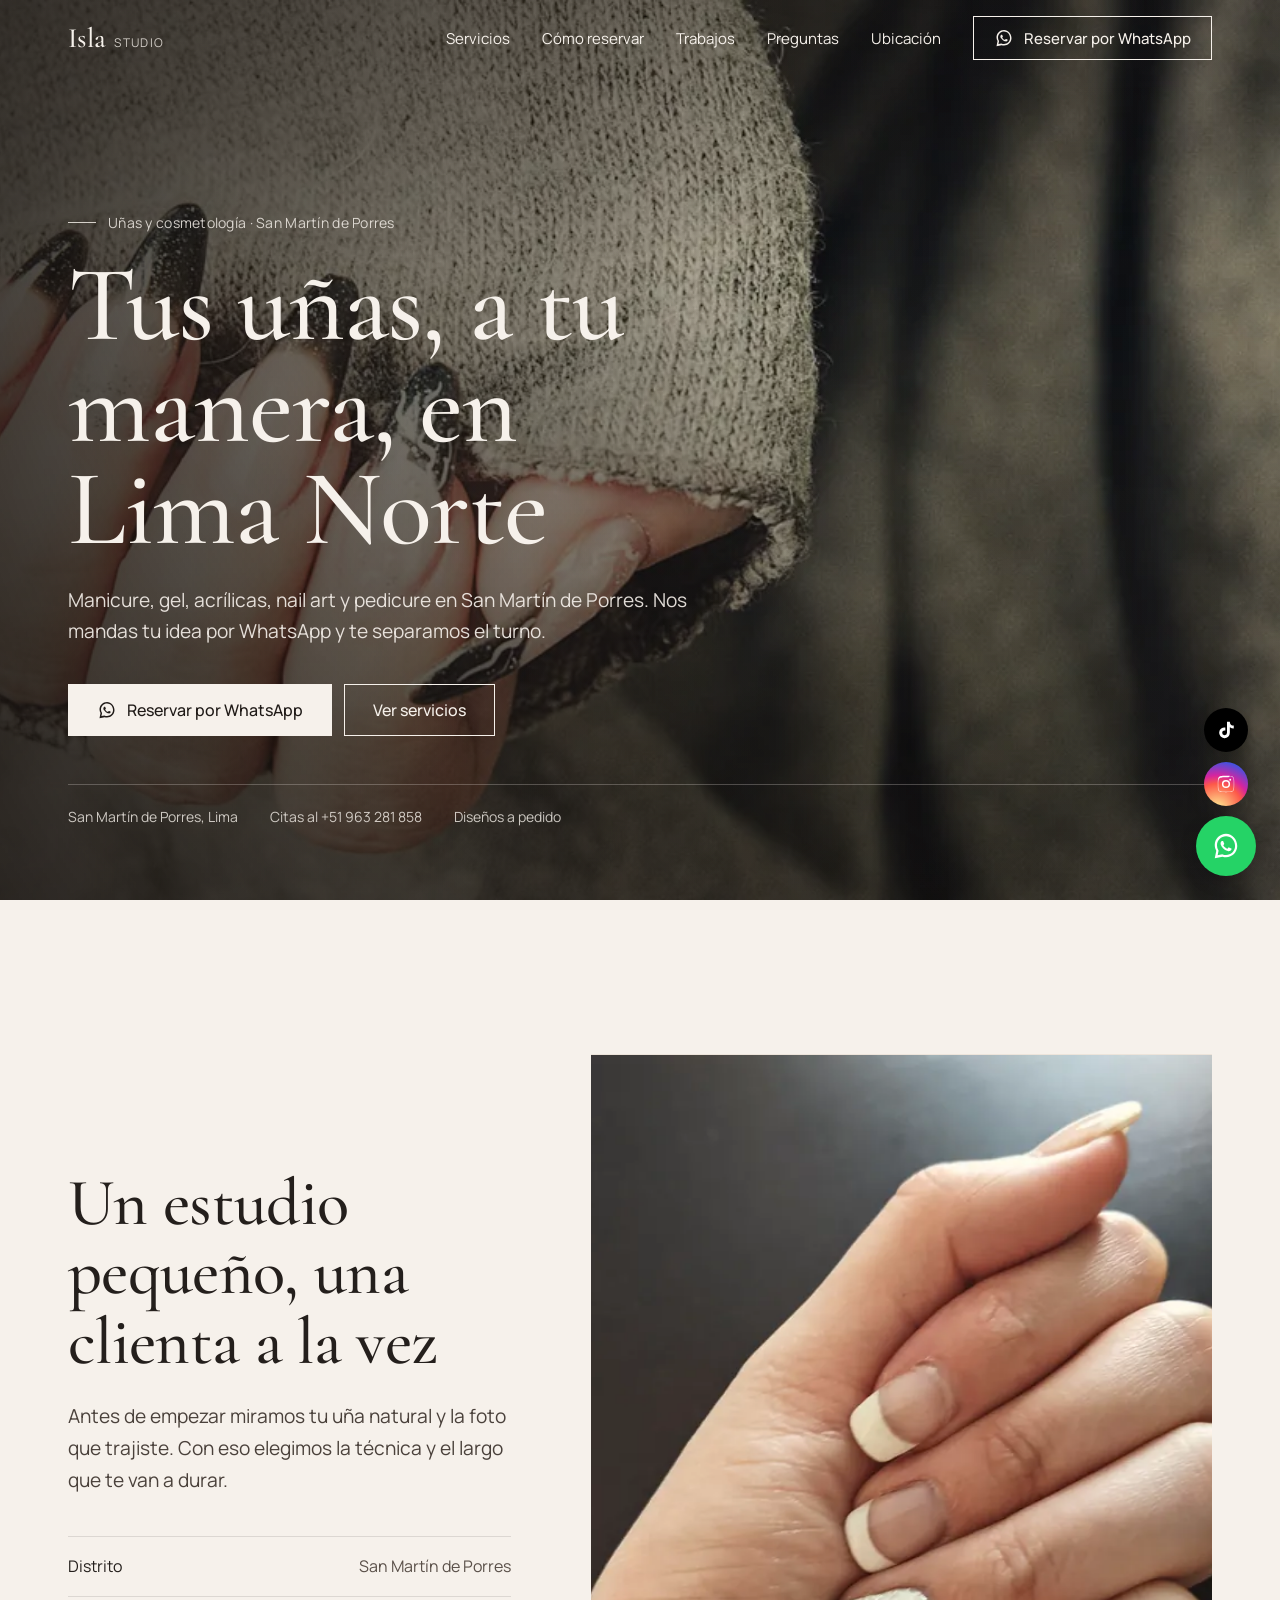
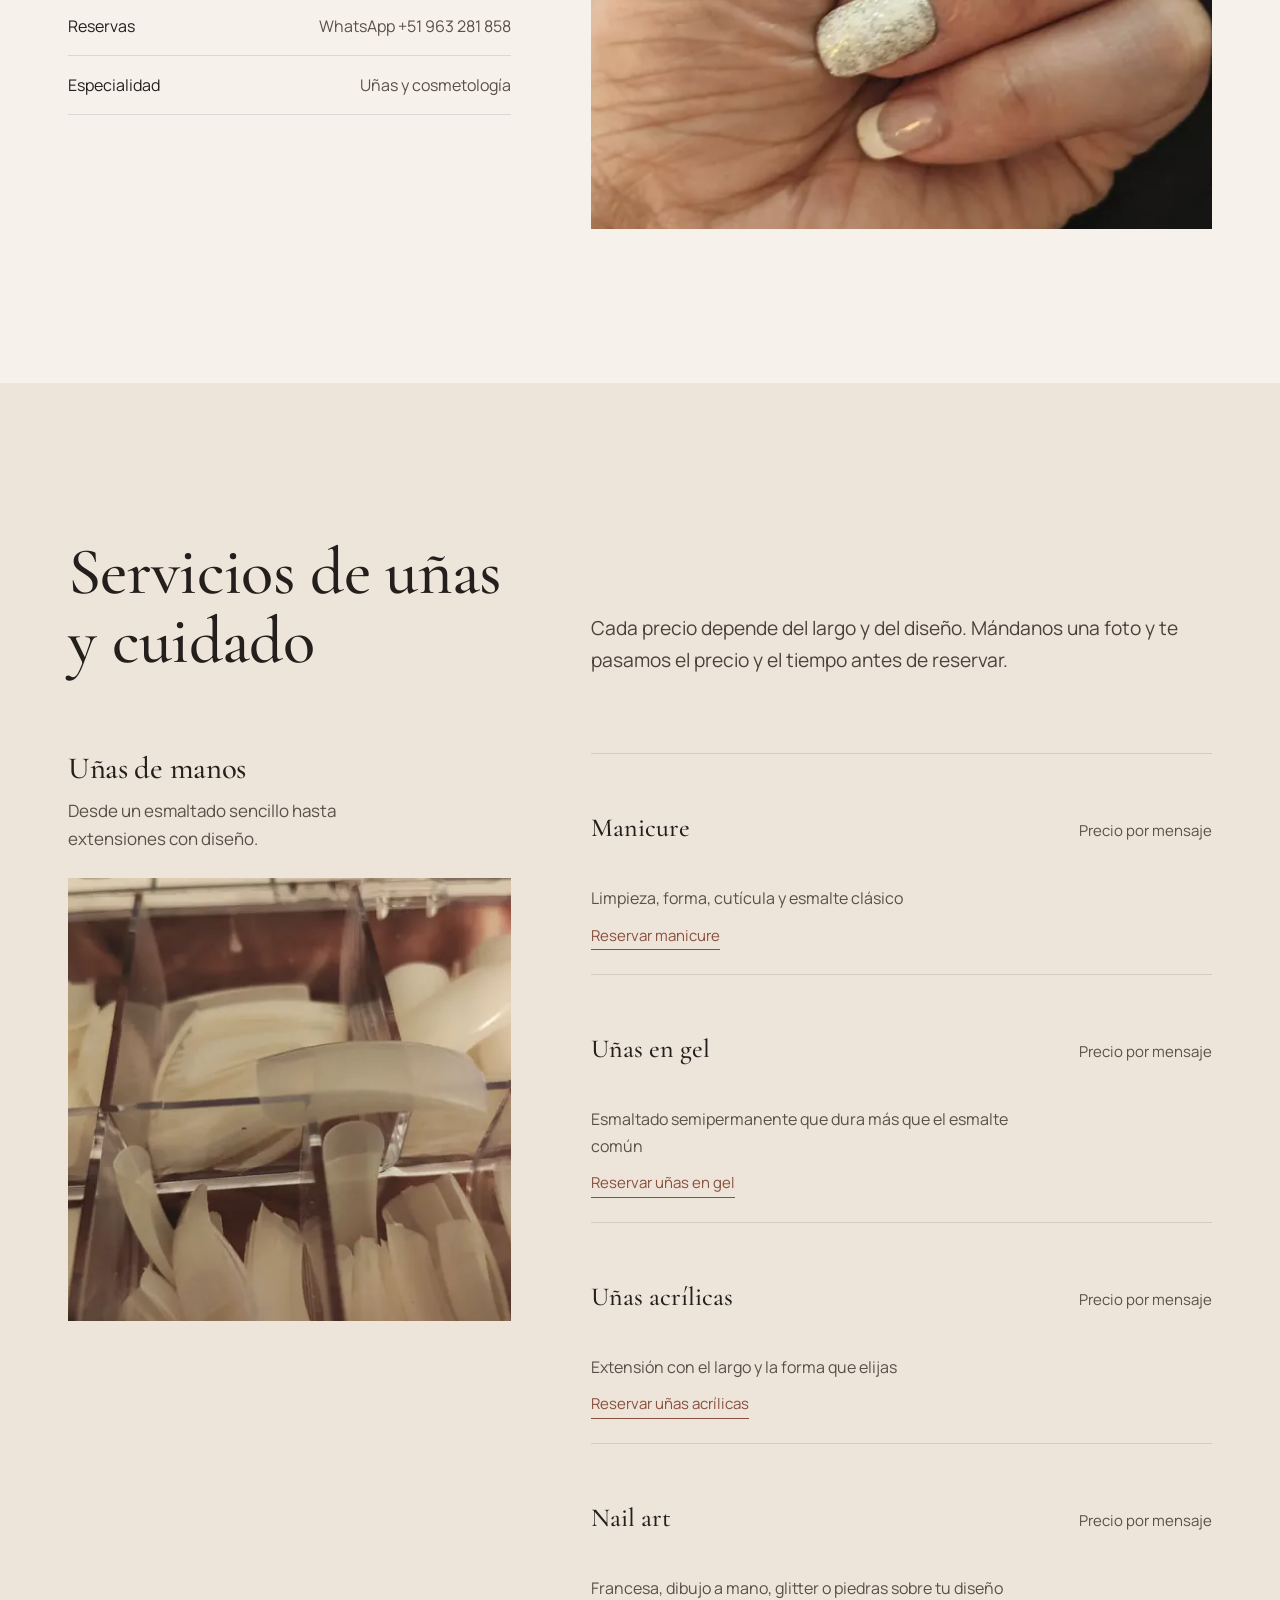
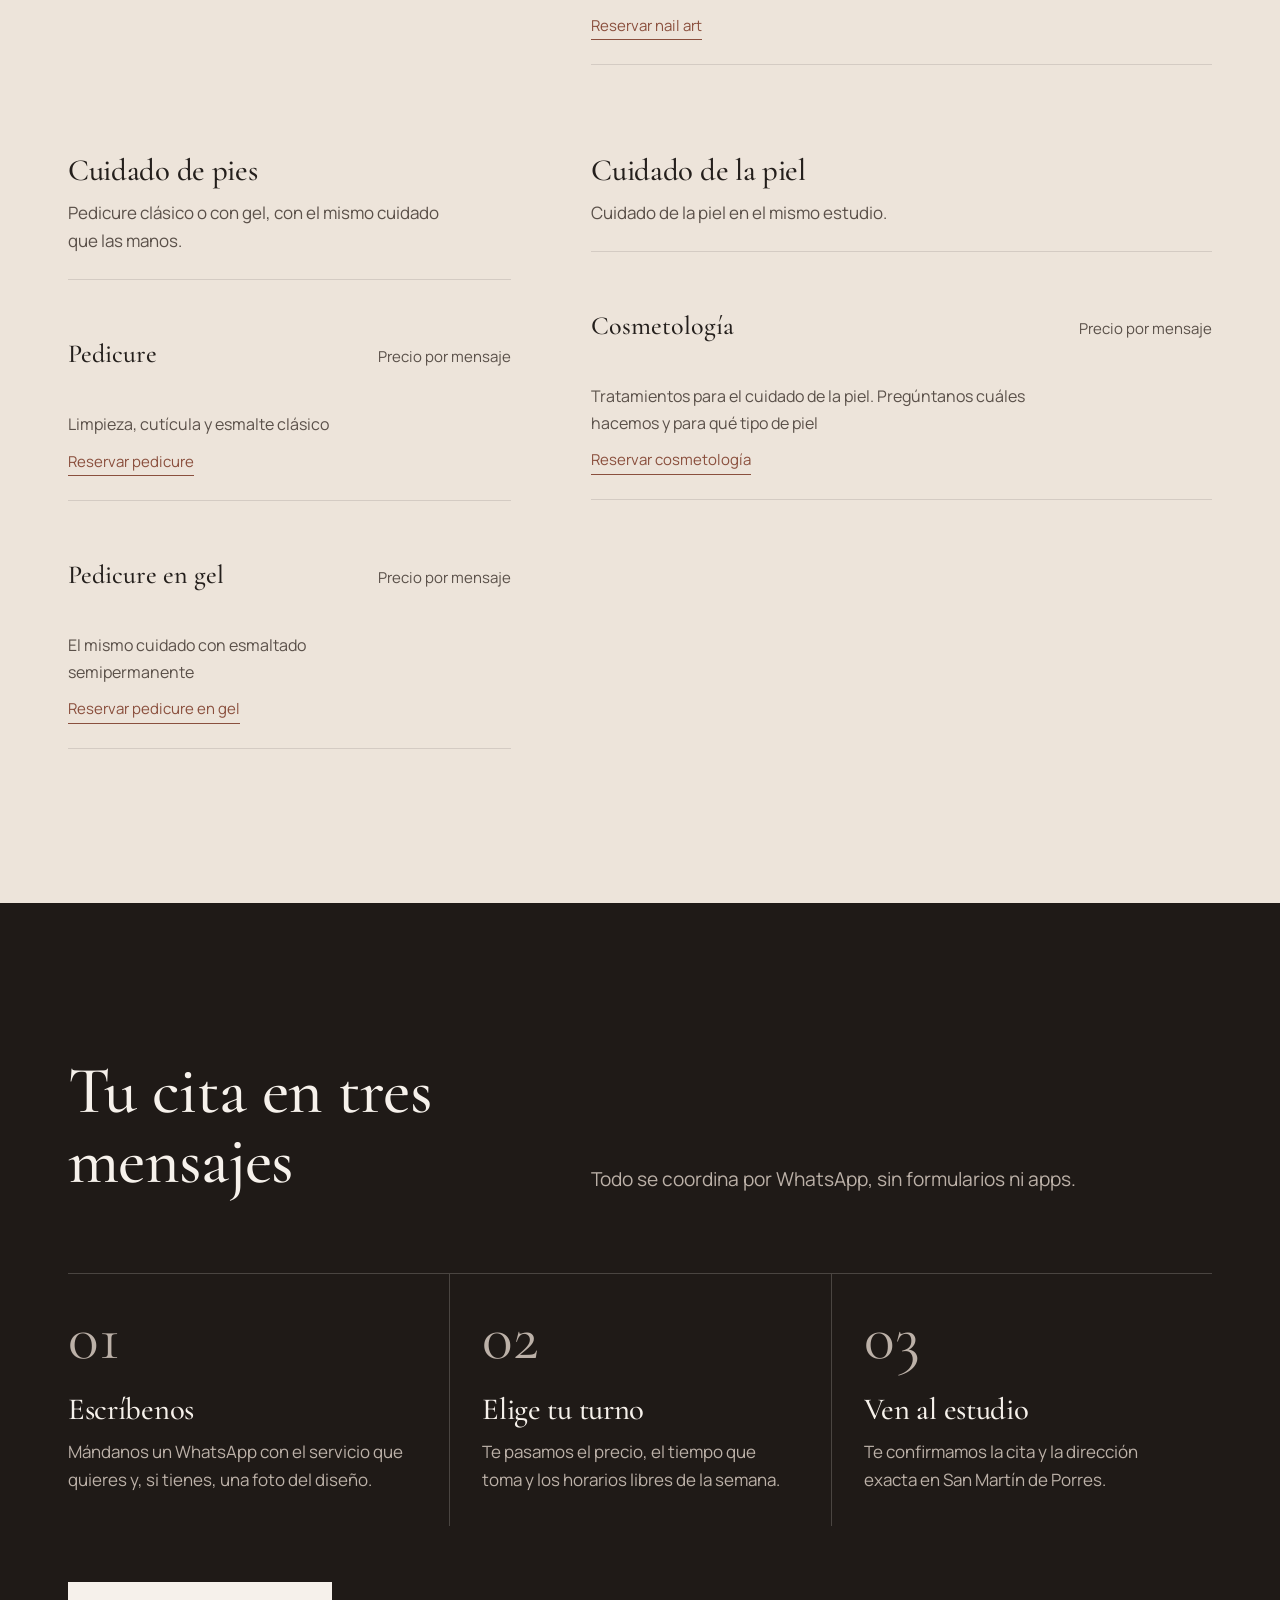
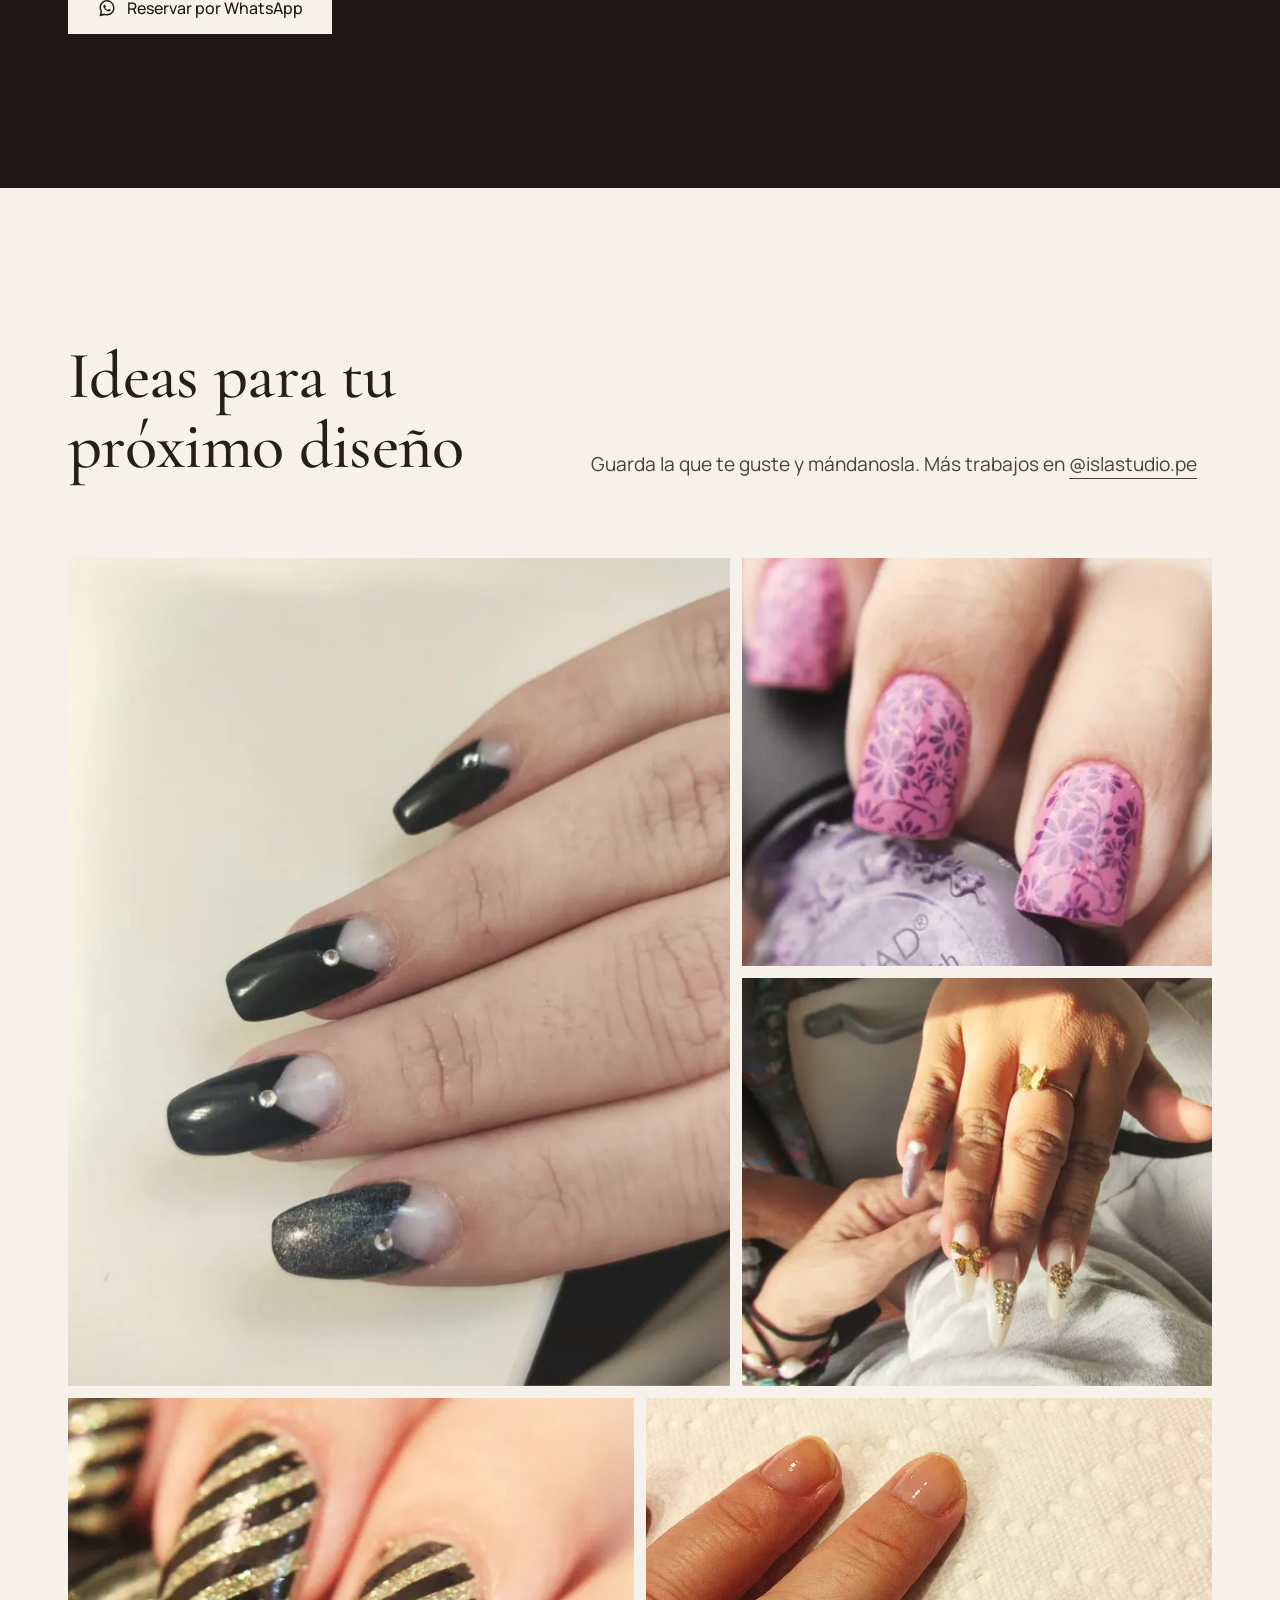
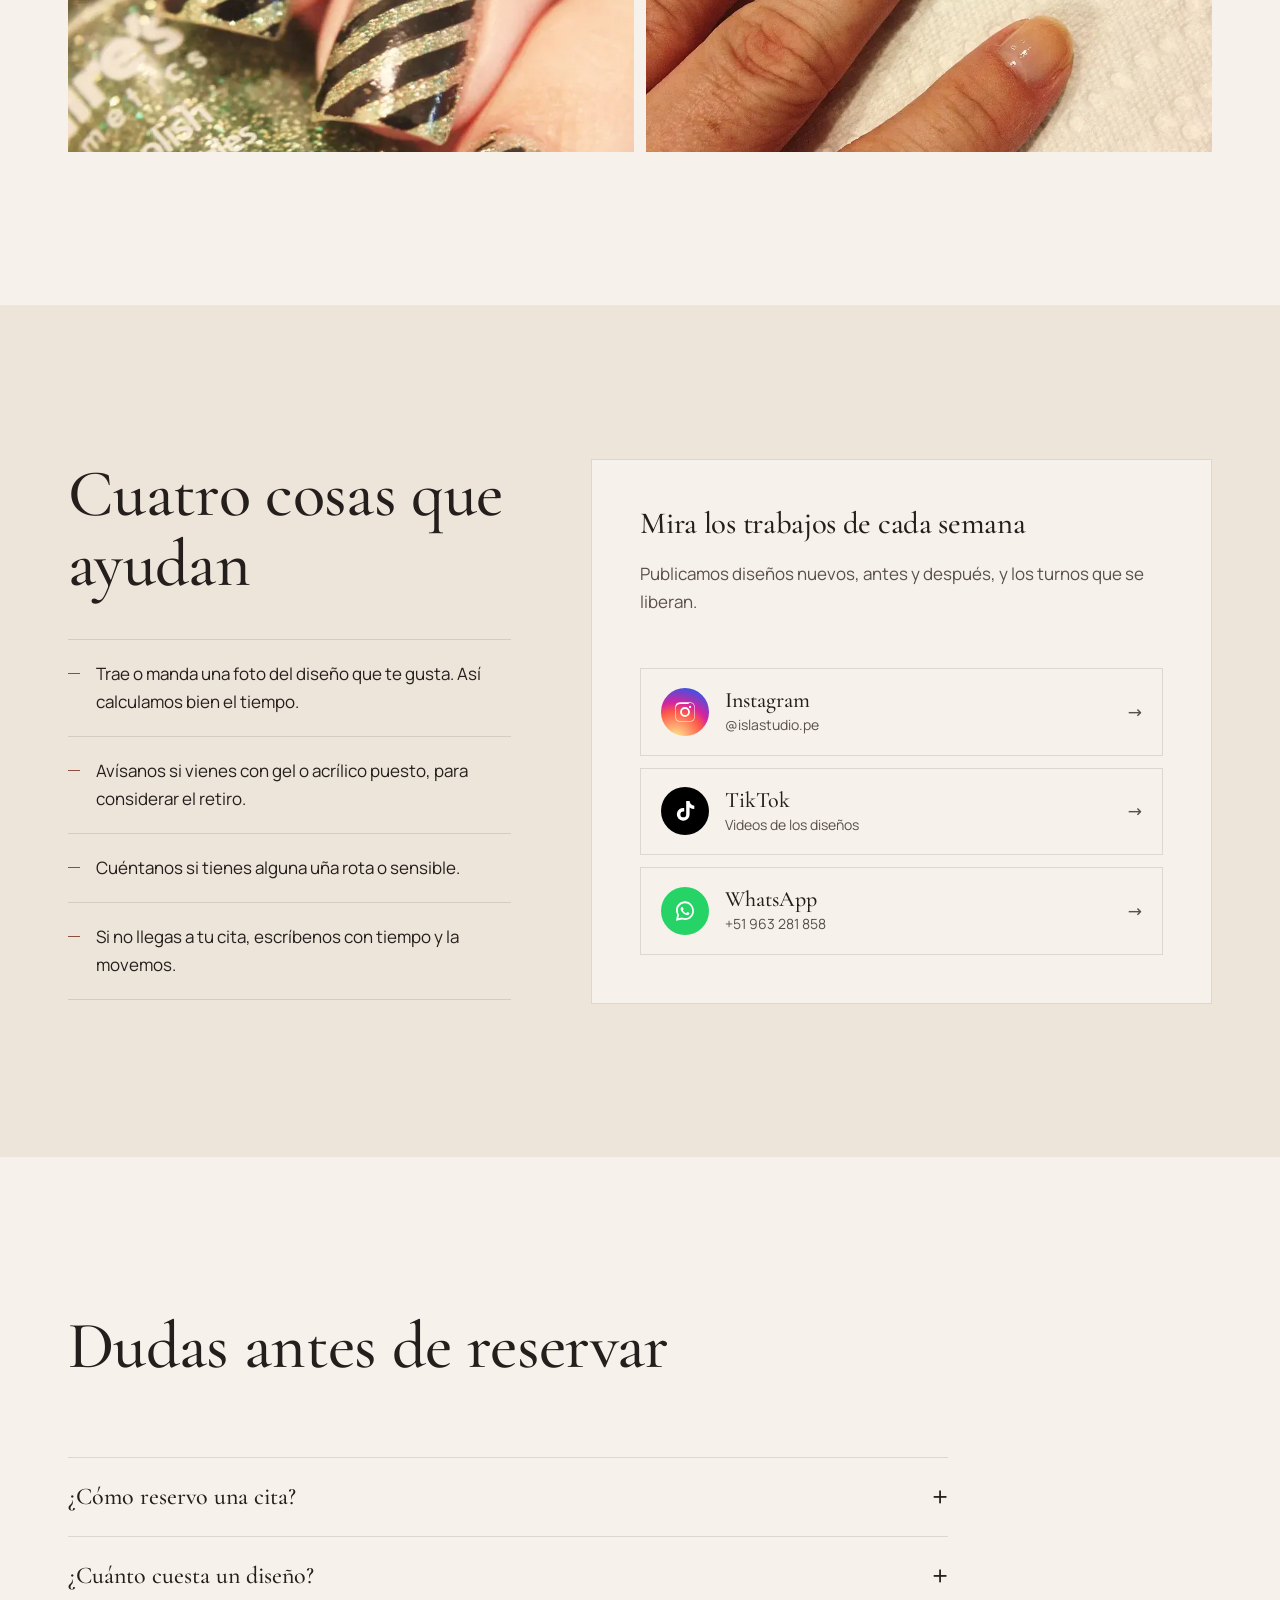
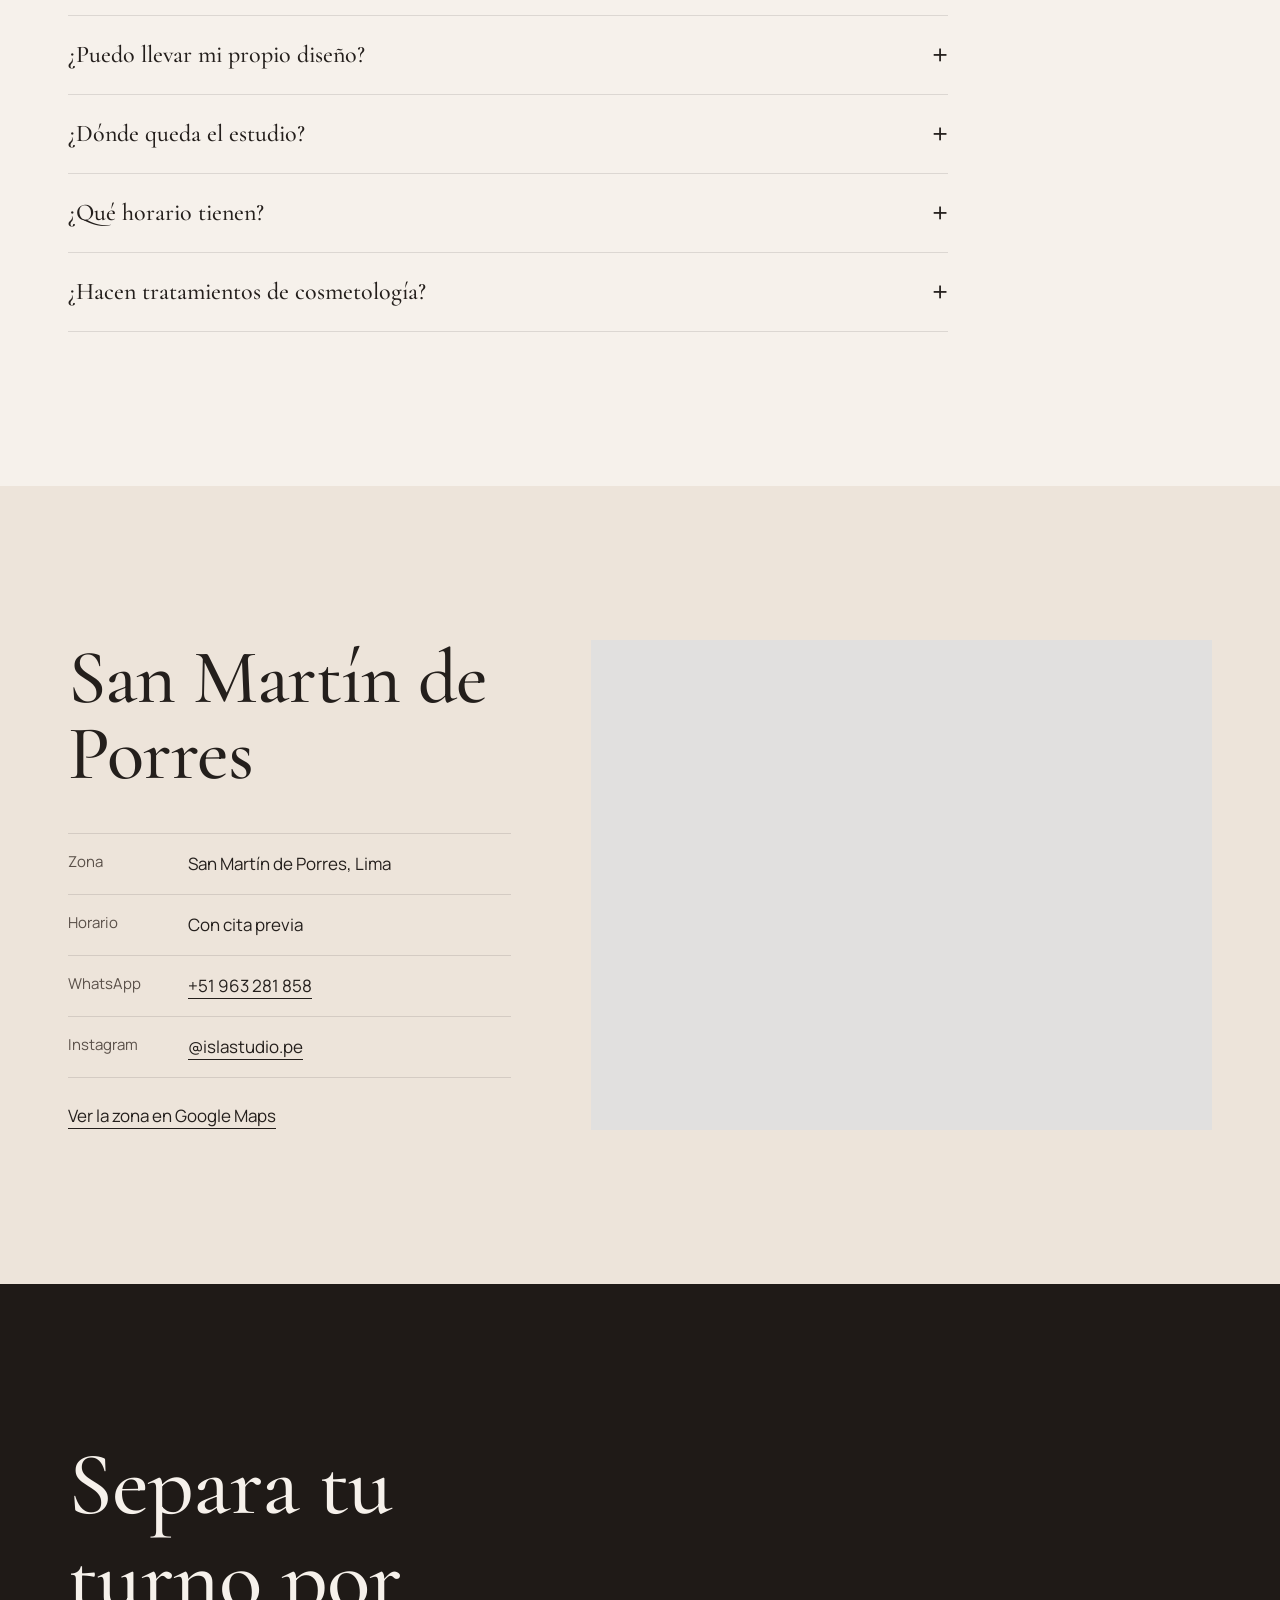
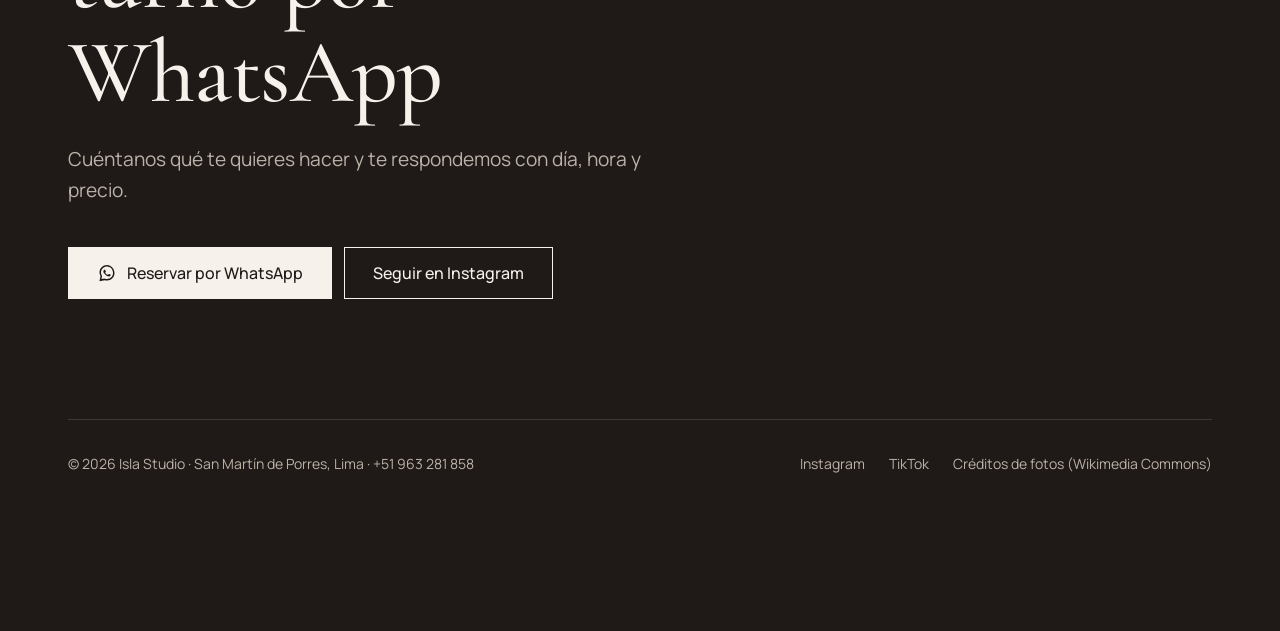
==== commit 0f9bfb95: "v4: animaciones (entrada del hero, Ken Burns, aparición al hacer scroll, paralaje, hover, aviso de W" ====
--- a/index.html
+++ b/index.html
@@ -16,6 +16,7 @@
 <meta name="twitter:card" content="summary_large_image">
 <link rel="icon" href="favicon.svg" type="image/svg+xml">
 <meta name="theme-color" content="#1f1a17">
+<script>document.documentElement.classList.add('js');setTimeout(function(){if(!window.__rv)document.documentElement.classList.add('rv-done')},2500)</script>
 <link rel="preload" href="fonts/cormorant.woff2" as="font" type="font/woff2" crossorigin>
 <link rel="preload" href="fonts/manrope.woff2" as="font" type="font/woff2" crossorigin>
 <link rel="preload" as="image" href="img/v3/hero-m-800.webp" media="(max-width: 700px)">
@@ -111,7 +112,8 @@
 @keyframes rise{from{transform:translateY(22px)}to{transform:none}}
 @keyframes fade{from{opacity:0}to{opacity:1}}
 @keyframes settle{from{transform:scale(1.06)}to{transform:scale(1)}}
-.hero__img{animation:settle 1.6s var(--ease) both}
+.hero__img{animation:settle 1.8s var(--ease) both,kenburns 24s ease-in-out 1.8s infinite alternate}
+@keyframes kenburns{from{transform:scale(1)}to{transform:scale(1.07) translate(-1%,-1%)}}
 .hero__in>*{animation:rise .9s var(--ease) both}
 .hero__in>:not(h1){animation:rise .9s var(--ease) both,fade .9s var(--ease) both}
 .hero__in>*:nth-child(2){animation-delay:.08s}.hero__in>*:nth-child(3){animation-delay:.16s}.hero__in>*:nth-child(4){animation-delay:.24s}.hero__in>*:nth-child(5){animation-delay:.32s}
@@ -272,6 +274,56 @@
 }
 .lead{color:#4a413b}.sec--dark .lead{color:var(--dark-muted)}.hero .lead{color:rgba(246,241,235,.9)}
 .visit__more a{color:var(--ink)}
+
+/* ===== Capa de movimiento (mejora progresiva) =====
+   Sin JS no se oculta nada: solo html.js activa los estados iniciales. */
+/* Titular del hero: palabras que suben dentro de su línea */
+.hero h1 .w{display:inline-block;overflow:hidden;vertical-align:top;padding-bottom:.08em;margin-bottom:-.08em}
+.hero h1 .w>span{display:inline-block;animation:wordup 1s var(--ease) both;animation-delay:calc(.12s + var(--i,0)*.07s)}
+@keyframes wordup{from{transform:translateY(105%)}to{transform:none}}
+.hero__in>h1{animation:none}
+.hero__in>.lead{animation-delay:.55s}.hero__in>.hero__cta{animation-delay:.7s}.hero__in>.hero__meta{animation-delay:.85s}
+.nav{animation:fade .8s var(--ease) .2s both}
+/* Aparición al hacer scroll */
+html.js .rv{opacity:0;transform:translateY(28px);transition:opacity .9s var(--ease),transform .9s var(--ease);transition-delay:calc(var(--d,0) * 90ms)}
+html.js .rv.in,html.rv-done .rv{opacity:1;transform:none}
+html.js .rv-img{overflow:hidden}
+html.js .rv-img img{transform:scale(1.12);transition:transform 1.4s var(--ease)}
+html.js .rv-img.in img,html.rv-done .rv-img img{transform:scale(1)}
+html.js .rv-img.in:hover img{transform:scale(1.04)}
+/* Paralaje suave dentro del marco (solo escritorio) */
+.px img{will-change:transform}
+/* Botones y enlaces */
+.btn{position:relative;overflow:hidden;isolation:isolate}
+.btn::after{content:"";position:absolute;inset:0;z-index:-1;background:linear-gradient(100deg,transparent 30%,rgba(255,255,255,.22) 50%,transparent 70%);transform:translateX(-120%);transition:transform .7s var(--ease)}
+.btn:hover::after{transform:translateX(120%)}
+.btn:hover{transform:translateY(-1px)}
+.btn .wa-ic{transition:transform .3s var(--ease)}
+.btn:hover .wa-ic{transform:rotate(-12deg) scale(1.1)}
+.row{transition:background-color .3s var(--ease)}
+.row__name{transition:transform .35s var(--ease)}
+.row:hover .row__name{transform:translateX(6px)}
+.steps li::before{transition:color .4s var(--ease),transform .4s var(--ease)}
+.steps li:hover::before{color:var(--dark-ink);transform:translateY(-4px)}
+/* WhatsApp flotante: aviso suave */
+.float .f-wa{position:relative}
+.float .f-wa::before,.float .f-wa::after{content:"";position:absolute;inset:0;border-radius:50%;border:2px solid #25D366;opacity:0;animation:ring 3.2s ease-out 2s infinite}
+.float .f-wa::after{animation-delay:3.1s}
+@keyframes ring{0%{transform:scale(1);opacity:.6}70%,100%{transform:scale(1.7);opacity:0}}
+.float a{animation:popin .6s var(--ease) both}.float a:nth-child(1){animation-delay:1.1s}.float a:nth-child(2){animation-delay:1.2s}.float a:nth-child(3){animation-delay:1s}
+@keyframes popin{from{opacity:0;transform:translateY(12px) scale(.9)}to{opacity:1;transform:none}}
+/* FAQ: apertura y cierre suaves */
+.faq details>p{transform-origin:top}
+.faq details[open]>p{animation:faqin .4s var(--ease)}
+.faq details.closing>p{animation:faqout .25s var(--ease) forwards}
+@keyframes faqin{from{opacity:0;transform:translateY(-8px)}to{opacity:1;transform:none}}
+@keyframes faqout{to{opacity:0;transform:translateY(-8px)}}
+.faq summary{transition:color .25s var(--ease)}.faq summary:hover{color:var(--accent)}
+@media (prefers-reduced-motion:reduce){
+  html.js .rv,html.js .rv-img img{opacity:1!important;transform:none!important}
+  .hero h1 .w>span{transform:none}
+  .float .f-wa::before,.float .f-wa::after{display:none}
+}
 </style>
 <script type="application/ld+json">
 {
@@ -318,7 +370,7 @@
     </picture>
     <div class="wrap hero__in">
       <p class="eyebrow eyebrow--light">Uñas y cosmetología · San Martín de Porres</p>
-      <h1 id="hero-h">Tus uñas, a tu manera, en Lima Norte</h1>
+      <h1 id="hero-h"><span class="w"><span data-i="0">Tus</span></span> <span class="w"><span data-i="1">uñas,</span></span> <span class="w"><span data-i="2">a</span></span> <span class="w"><span data-i="3">tu</span></span> <span class="w"><span data-i="4">manera,</span></span> <span class="w"><span data-i="5">en</span></span> <span class="w"><span data-i="6">Lima</span></span> <span class="w"><span data-i="7">Norte</span></span></h1>
       <p class="lead">Manicure, gel, acrílicas, nail art y pedicure en San Martín de Porres. Nos mandas tu idea por WhatsApp y te separamos el turno.</p>
       <div class="hero__cta">
         <a class="btn btn--light" href="https://wa.me/51963281858?text=Hola%20Isla%20Studio%2C%20quiero%20reservar%20una%20cita" target="_blank" rel="noopener"><svg class="wa-ic" viewBox="0 0 32 32" width="20" height="20" aria-hidden="true"><path fill="currentColor" d="M16.04 3C9.4 3 4 8.36 4 14.97c0 2.1.56 4.17 1.62 5.98L4 29l8.27-1.6a12.1 12.1 0 0 0 3.77.6C22.68 28 28 22.63 28 16.02 28 9.4 22.68 3 16.04 3Zm0 22.6c-1.2 0-2.4-.2-3.53-.6l-.5-.17-4.9.95.98-4.75-.2-.5a9.7 9.7 0 0 1-1.48-5.17c0-5.4 4.32-9.79 9.63-9.79 5.3 0 9.62 4.4 9.62 10.45 0 5.4-4.32 9.58-9.62 9.58Zm5.29-7.16c-.29-.15-1.71-.85-1.98-.95-.26-.1-.46-.15-.65.15-.19.29-.75.94-.92 1.13-.17.2-.34.22-.63.07-.29-.14-1.22-.45-2.32-1.43-.86-.77-1.44-1.71-1.6-2-.17-.29-.02-.45.12-.6.13-.13.3-.34.44-.5.15-.18.2-.3.29-.5.1-.19.05-.36-.02-.5-.07-.15-.65-1.57-.9-2.15-.23-.56-.47-.49-.65-.5h-.55c-.2 0-.5.08-.77.37-.26.29-1 .98-1 2.4 0 1.41 1.03 2.78 1.17 2.97.15.2 2.03 3.1 4.92 4.34.69.3 1.22.47 1.64.6.69.22 1.32.19 1.81.12.55-.08 1.71-.7 1.95-1.37.24-.68.24-1.26.17-1.38-.07-.12-.27-.2-.56-.34Z"/></svg>Reservar por WhatsApp</a>
@@ -529,5 +581,36 @@
 b.addEventListener('click',function(){var o=n.classList.toggle('is-open');b.setAttribute('aria-expanded',o);b.textContent=o?'Cerrar':'Menú'});
 n.querySelectorAll('#links a').forEach(function(a){a.addEventListener('click',function(){n.classList.remove('is-open');b.setAttribute('aria-expanded','false');b.textContent='Menú'})});})();
 </script>
+<script>
+(function(){
+  window.__rv=1;
+  var d=document,rm=matchMedia('(prefers-reduced-motion: reduce)').matches;
+  d.querySelectorAll('.hero h1 .w>span').forEach(function(e){e.style.setProperty('--i',e.getAttribute("data-i"))});
+  var groups=[['.head','.intro__txt','.intro .frame','.cat__side','.cat--pair>div','.steps__cta','.two>div','.faq details','.visit>div','.map','.close>*'],['.rows .row','.steps li','.look a','.tips li','.social a','.facts li']];
+  var els=[];
+  groups[0].forEach(function(q){d.querySelectorAll(q).forEach(function(e){e.classList.add('rv');els.push(e)})});
+  groups[1].forEach(function(q){d.querySelectorAll(q).forEach(function(e){var i=Array.prototype.indexOf.call(e.parentNode.children,e);e.classList.add('rv');e.style.setProperty('--d',Math.min(i,6));els.push(e)})});
+  d.querySelectorAll('.look a,.intro .frame,.cat__side .frame').forEach(function(e){e.classList.add('rv-img')});
+  if(rm||!('IntersectionObserver' in window)){d.documentElement.classList.add('rv-done');}
+  else{
+    var io=new IntersectionObserver(function(es){es.forEach(function(en){if(en.isIntersecting){en.target.classList.add('in');io.unobserve(en.target)}})},{rootMargin:'0px 0px -8% 0px',threshold:.08});
+    els.forEach(function(e){io.observe(e)});
+  }
+  // Paralaje suave en fotos grandes (escritorio)
+  if(!rm&&matchMedia('(min-width: 900px) and (pointer: fine)').matches){
+    var px=[].slice.call(d.querySelectorAll('.intro .frame,.look a:first-child'));
+    px.forEach(function(f){f.classList.add('px')});
+    var tick=false;
+    function run(){tick=false;var vh=innerHeight;px.forEach(function(f){var r=f.getBoundingClientRect();if(r.bottom<0||r.top>vh)return;var p=(r.top+r.height/2-vh/2)/vh;var img=f.querySelector('img');if(f.classList.contains('in'))img.style.transform='translateY('+(p*-36).toFixed(1)+'px) scale(1.08)'})}
+    addEventListener('scroll',function(){if(!tick){tick=true;requestAnimationFrame(run)}},{passive:true});
+  }
+  // FAQ: cierre suave
+  d.querySelectorAll('.faq details').forEach(function(det){
+    det.querySelector('summary').addEventListener('click',function(ev){
+      if(det.open&&!rm){ev.preventDefault();det.classList.add('closing');setTimeout(function(){det.open=false;det.classList.remove('closing')},240)}
+    });
+  });
+})();
+</script>
 </body>
 </html>
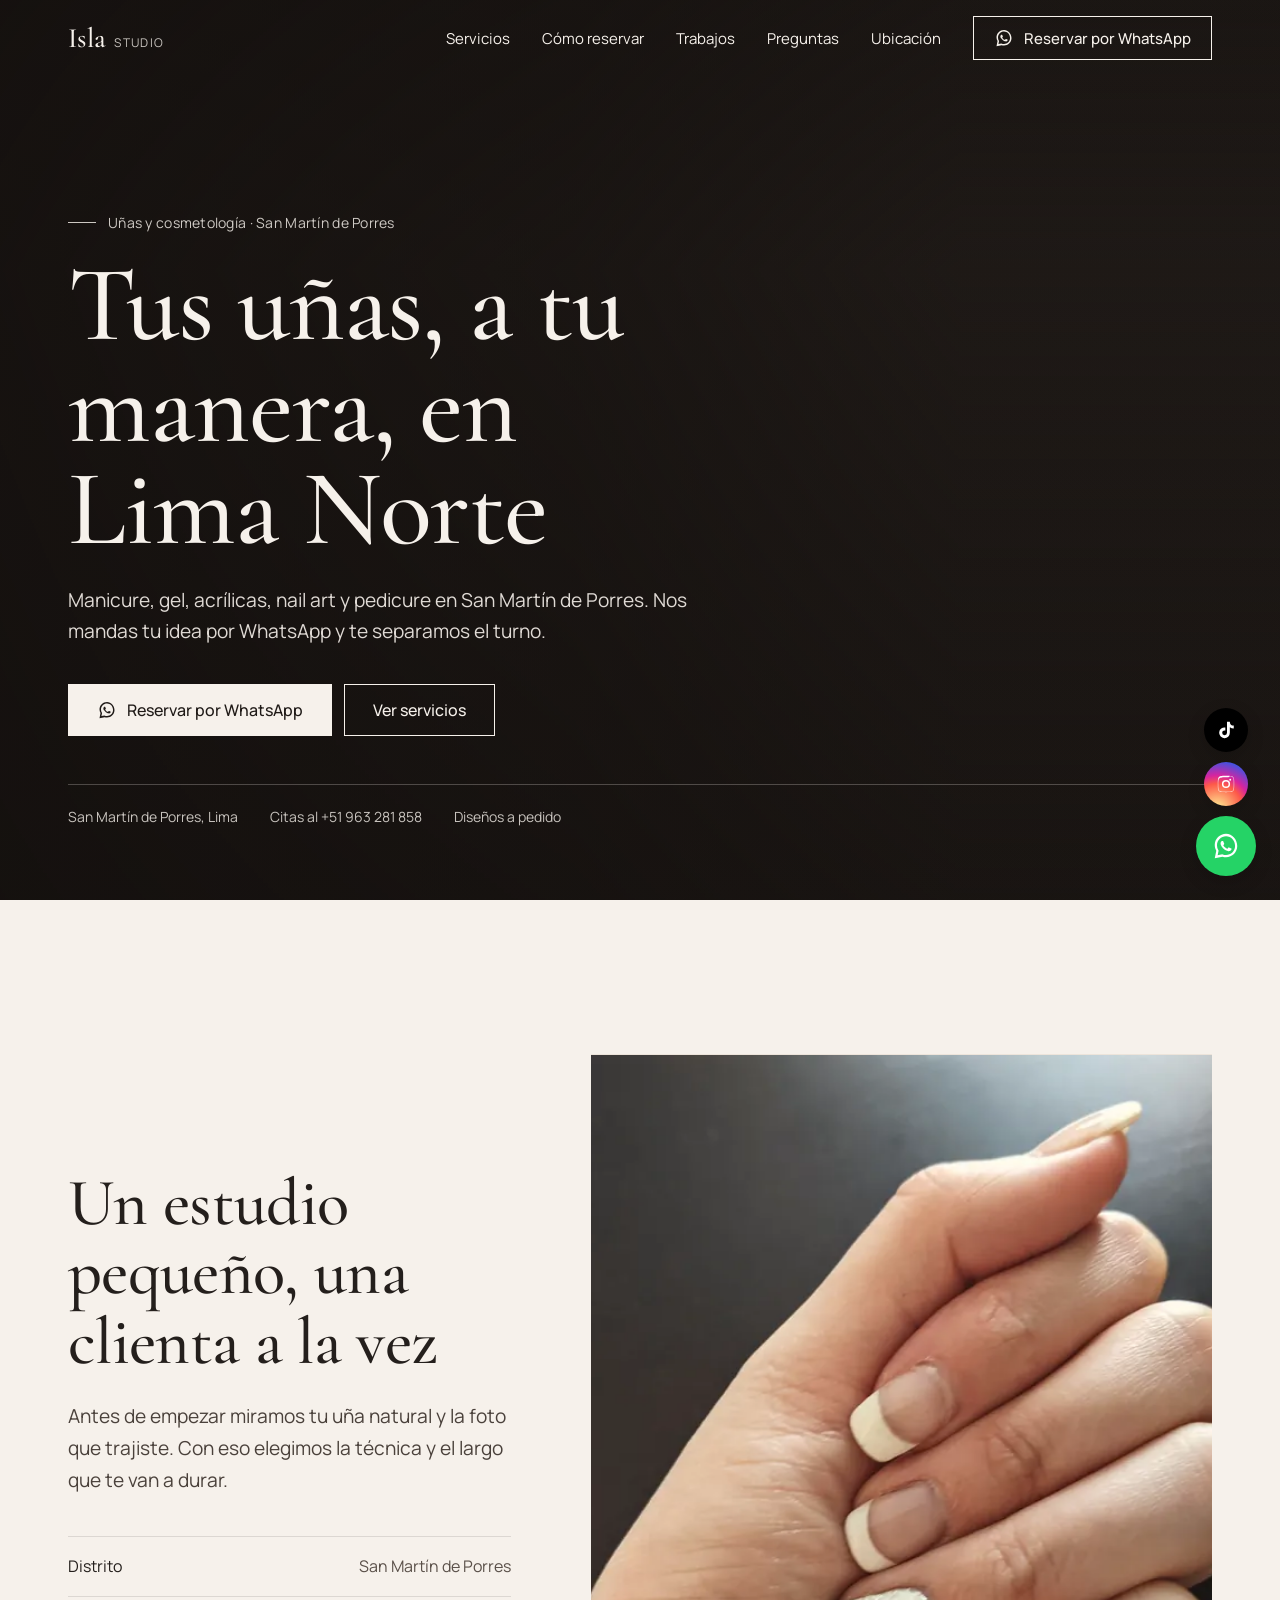
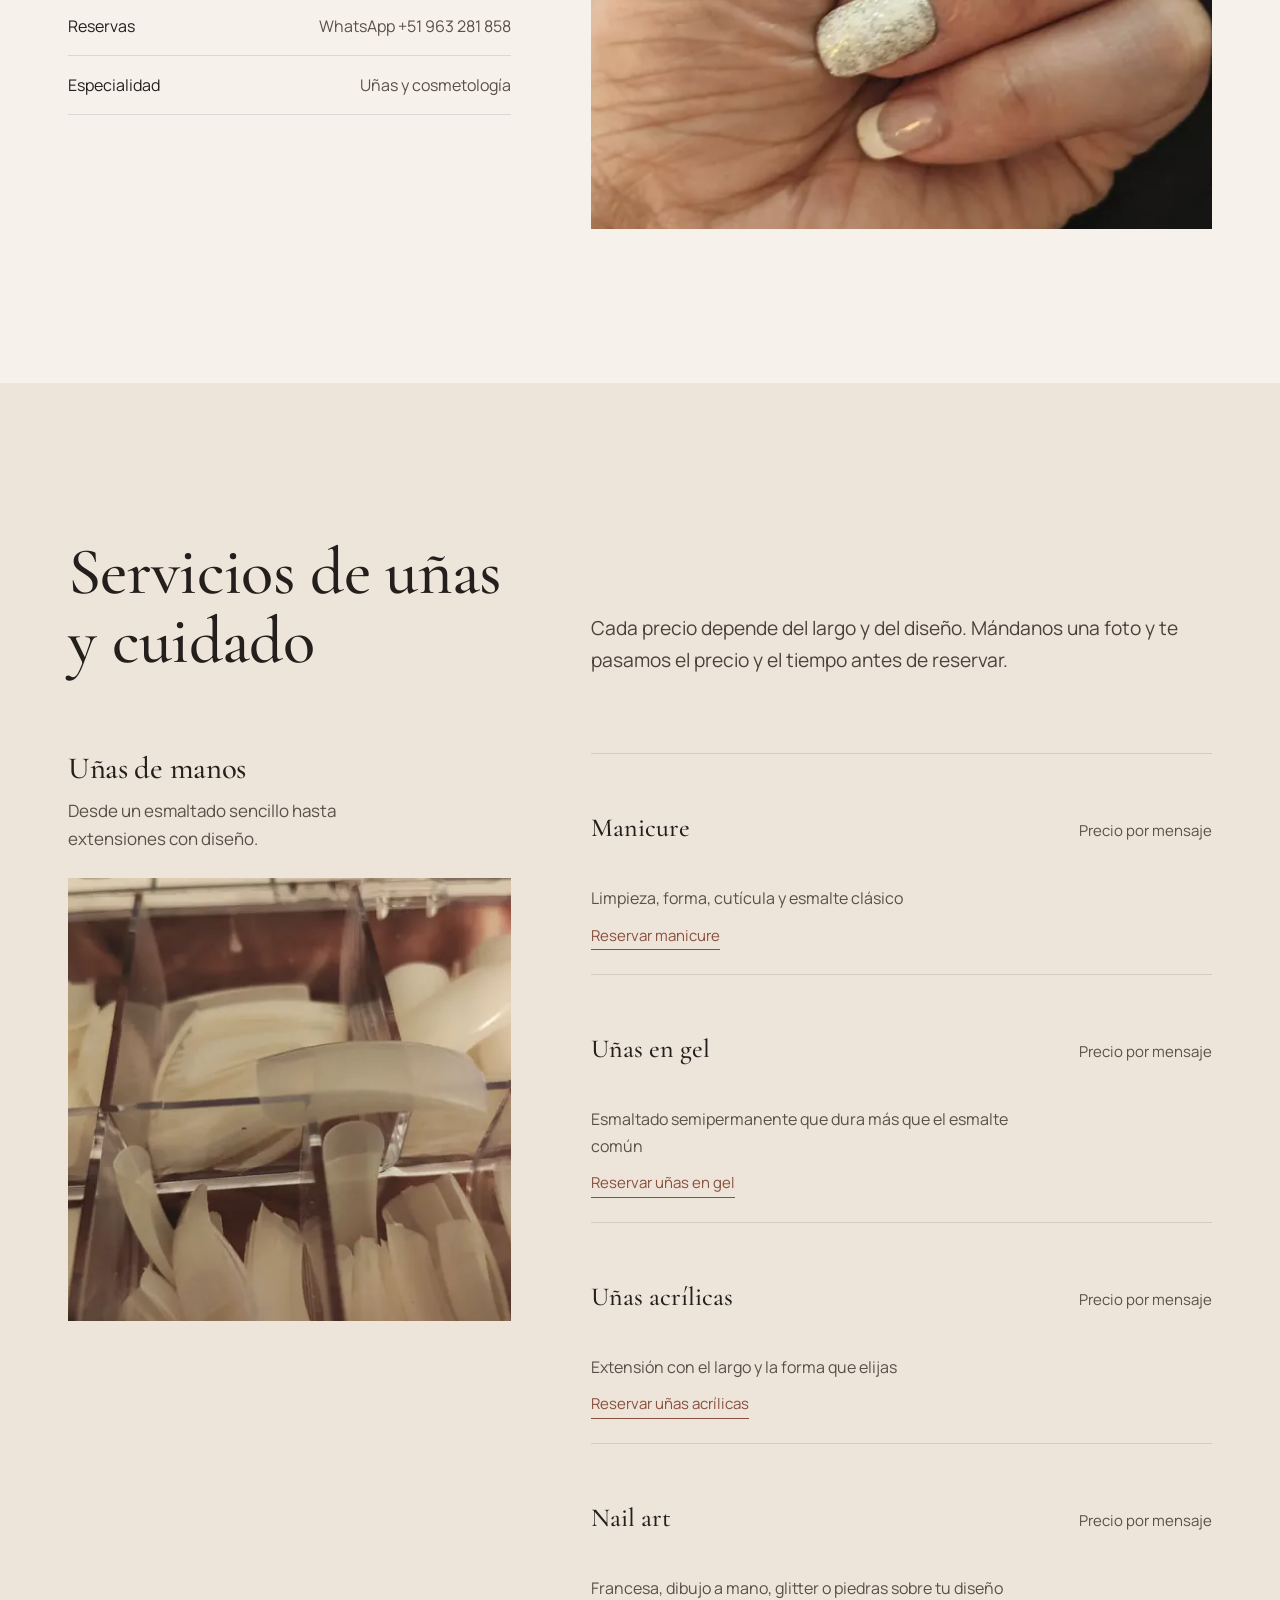
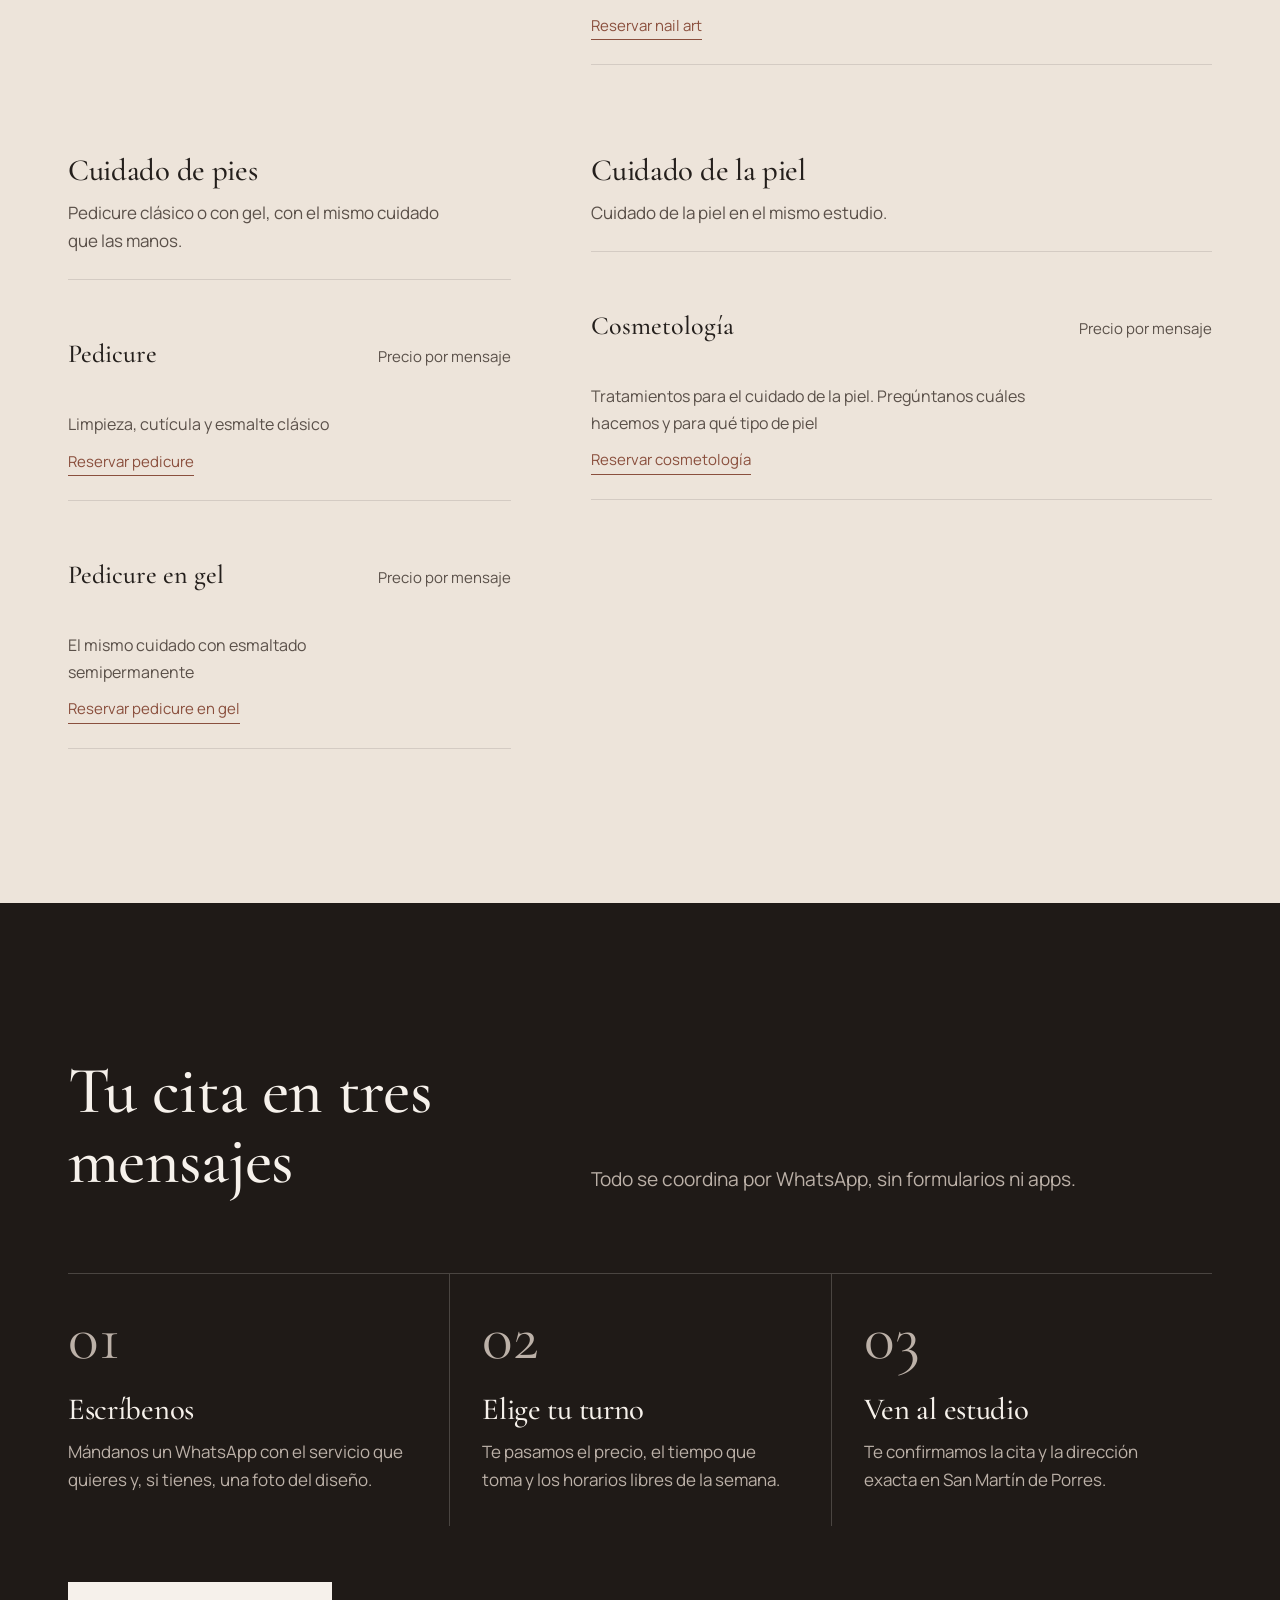
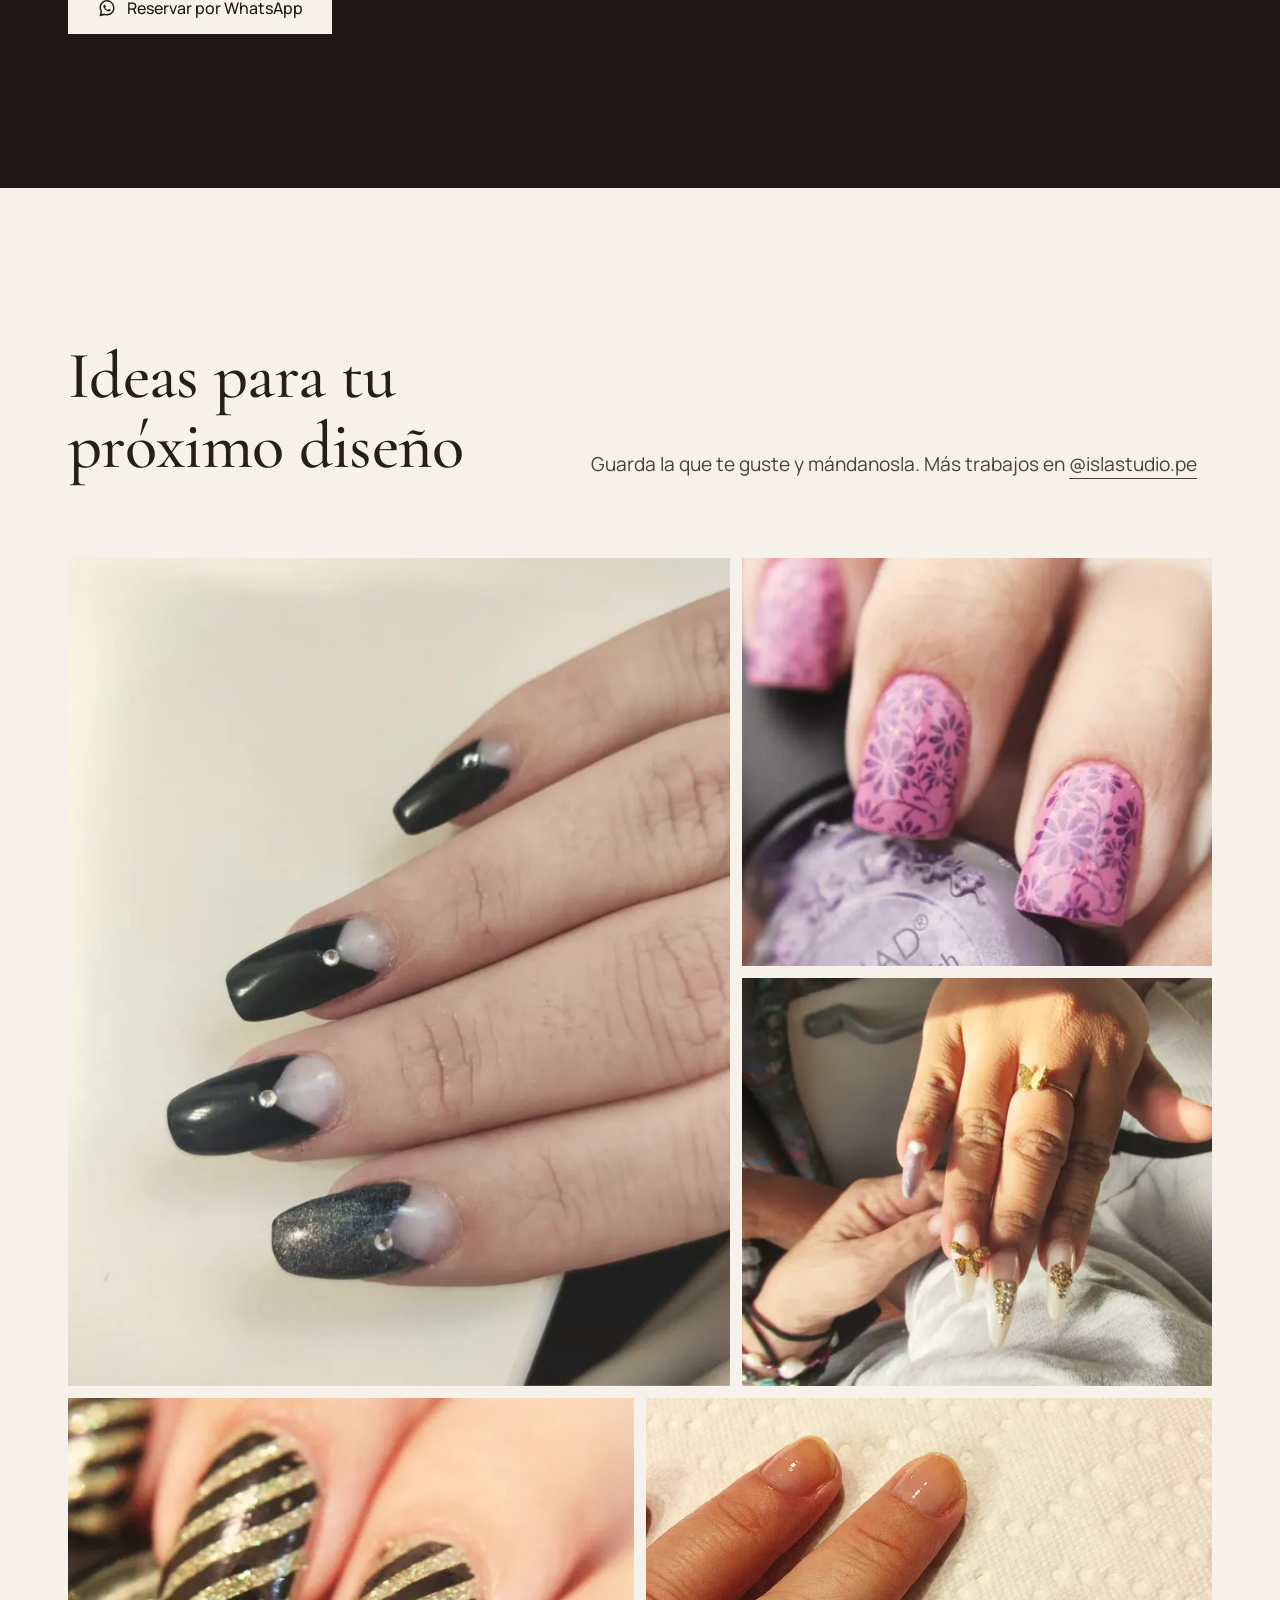
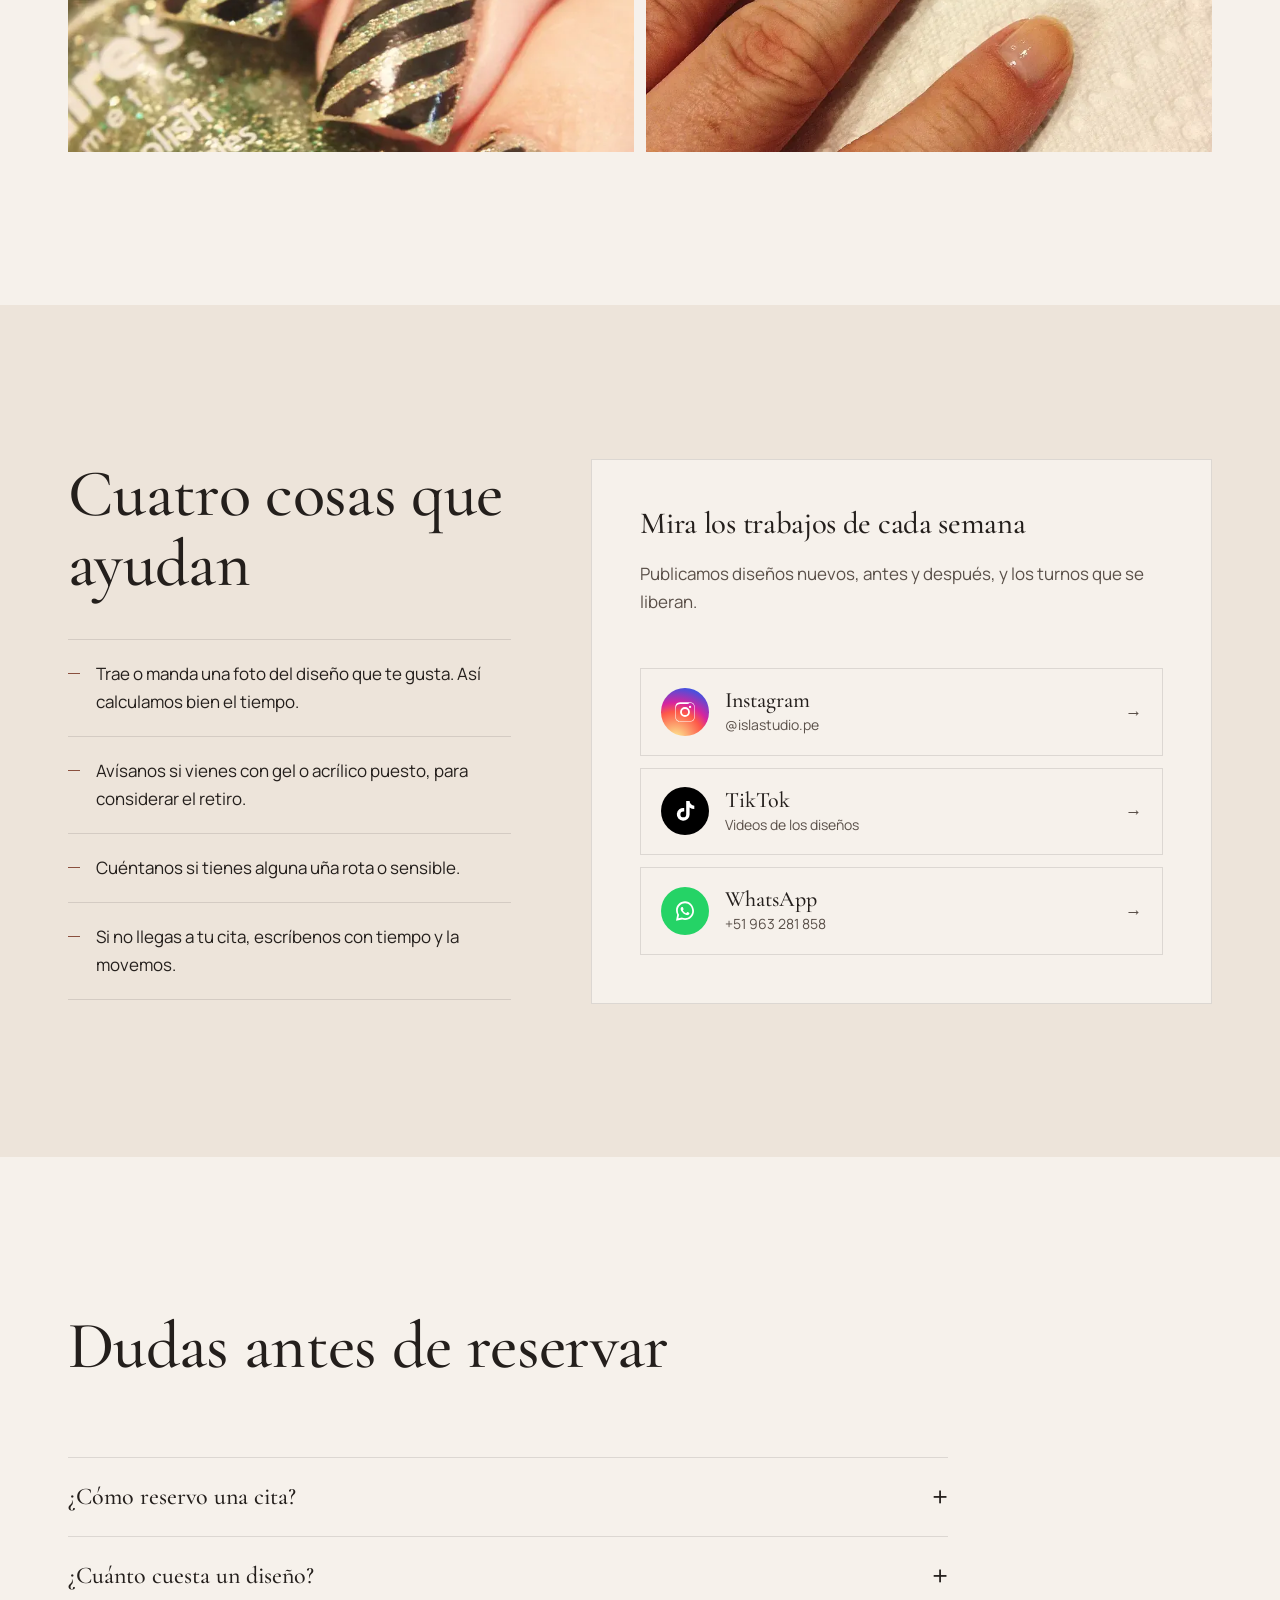
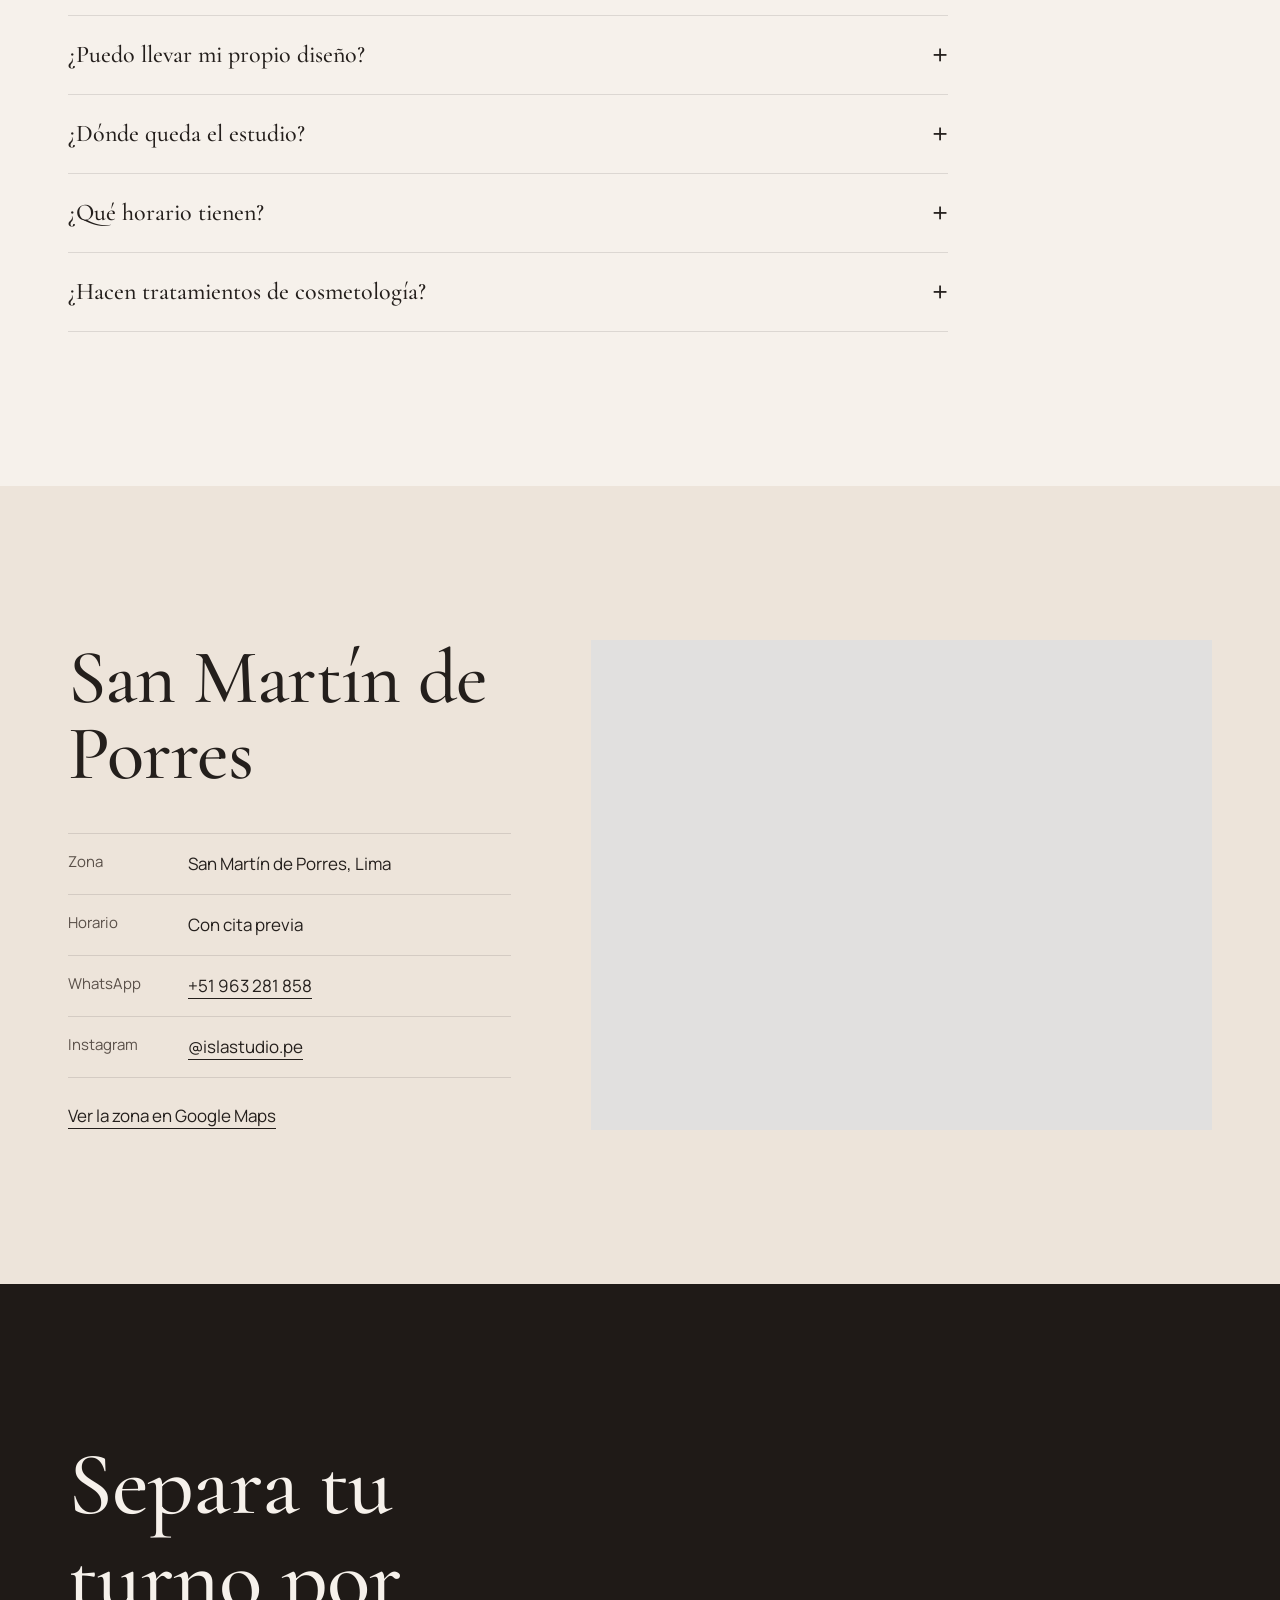
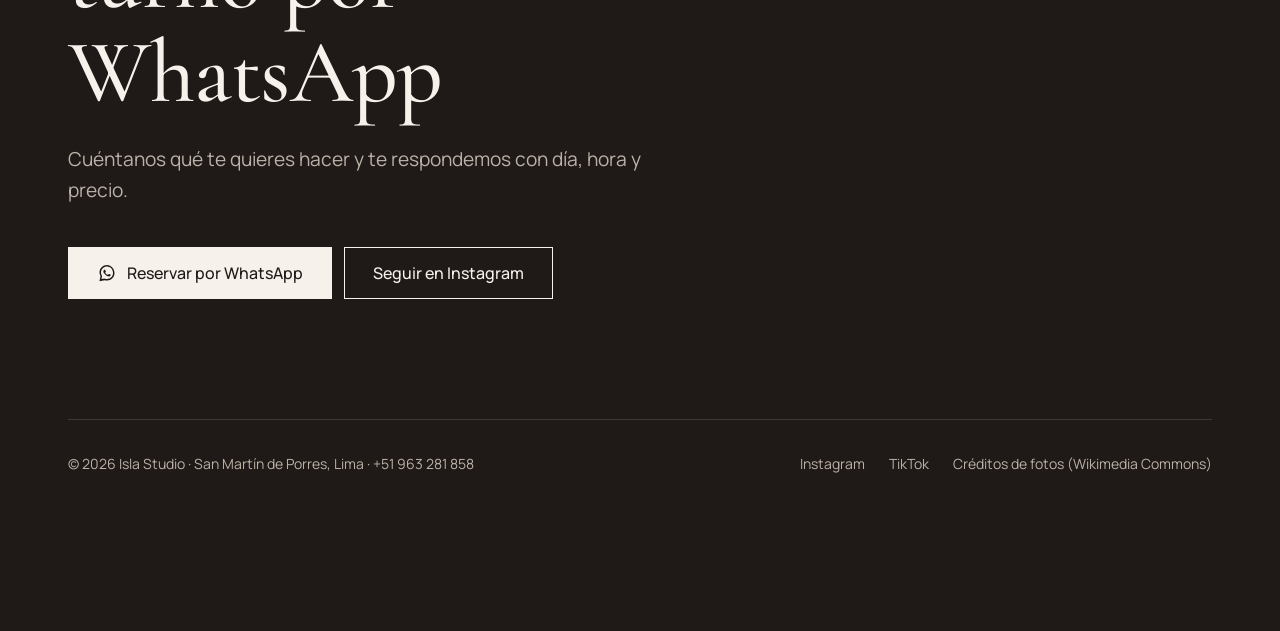
==== commit 17c68690: "Fuentes de respaldo con métricas ajustadas (CLS 0)" ====
--- a/index.html
+++ b/index.html
@@ -23,6 +23,8 @@
 <link rel="preload" as="image" href="img/v3/hero-1920.webp" imagesrcset="img/v3/hero-1280.webp 1280w, img/v3/hero-1920.webp 1920w" imagesizes="100vw" media="(min-width: 701px)">
 <style>/* Isla Studio — hoja de estilos propia (sin framework) */
 /* Fuentes propias (sin bloquear la carga) */
+@font-face{font-family:'Manrope Fallback';src:local('Arial'),local('Liberation Sans'),local('Helvetica');size-adjust:97.4%}
+@font-face{font-family:'Cormorant Fallback';src:local('Times New Roman'),local('Liberation Serif'),local('Times');size-adjust:96.7%}
 @font-face{font-family:'Cormorant Garamond';font-style:normal;font-weight:400 600;font-display:swap;src:url(fonts/cormorant.woff2) format('woff2');unicode-range:U+0000-00FF,U+0131,U+0152-0153,U+02BB-02BC,U+02C6,U+02DA,U+02DC,U+2000-206F,U+20AC,U+2122,U+2191,U+2193,U+2212,U+2215,U+FEFF,U+FFFD}
 @font-face{font-family:'Manrope';font-style:normal;font-weight:400 600;font-display:swap;src:url(fonts/manrope.woff2) format('woff2');unicode-range:U+0000-00FF,U+0131,U+0152-0153,U+02BB-02BC,U+02C6,U+02DA,U+02DC,U+2000-206F,U+20AC,U+2122,U+2191,U+2193,U+2212,U+2215,U+FEFF,U+FFFD}
 
@@ -41,7 +43,7 @@
   /* ======================================= */
   --bg:var(--brand-bg); --surface:var(--brand-surface); --ink:var(--brand-ink); --muted:var(--brand-muted); --line:rgba(36,31,28,.12);
   --accent:var(--brand-accent); --accent-ink:#fff; --dark:var(--brand-dark); --dark-ink:var(--brand-dark-ink); --dark-muted:var(--brand-dark-muted);
-  --serif:"Cormorant Garamond", Georgia, serif; --sans:"Manrope", system-ui, sans-serif;
+  --serif:"Cormorant Garamond","Cormorant Fallback",serif; --sans:"Manrope","Manrope Fallback",sans-serif;
   --wrap:1240px; --pad:clamp(20px,4vw,48px); --ease:cubic-bezier(.22,1,.36,1);
 }
 *,*::before,*::after{box-sizing:border-box}
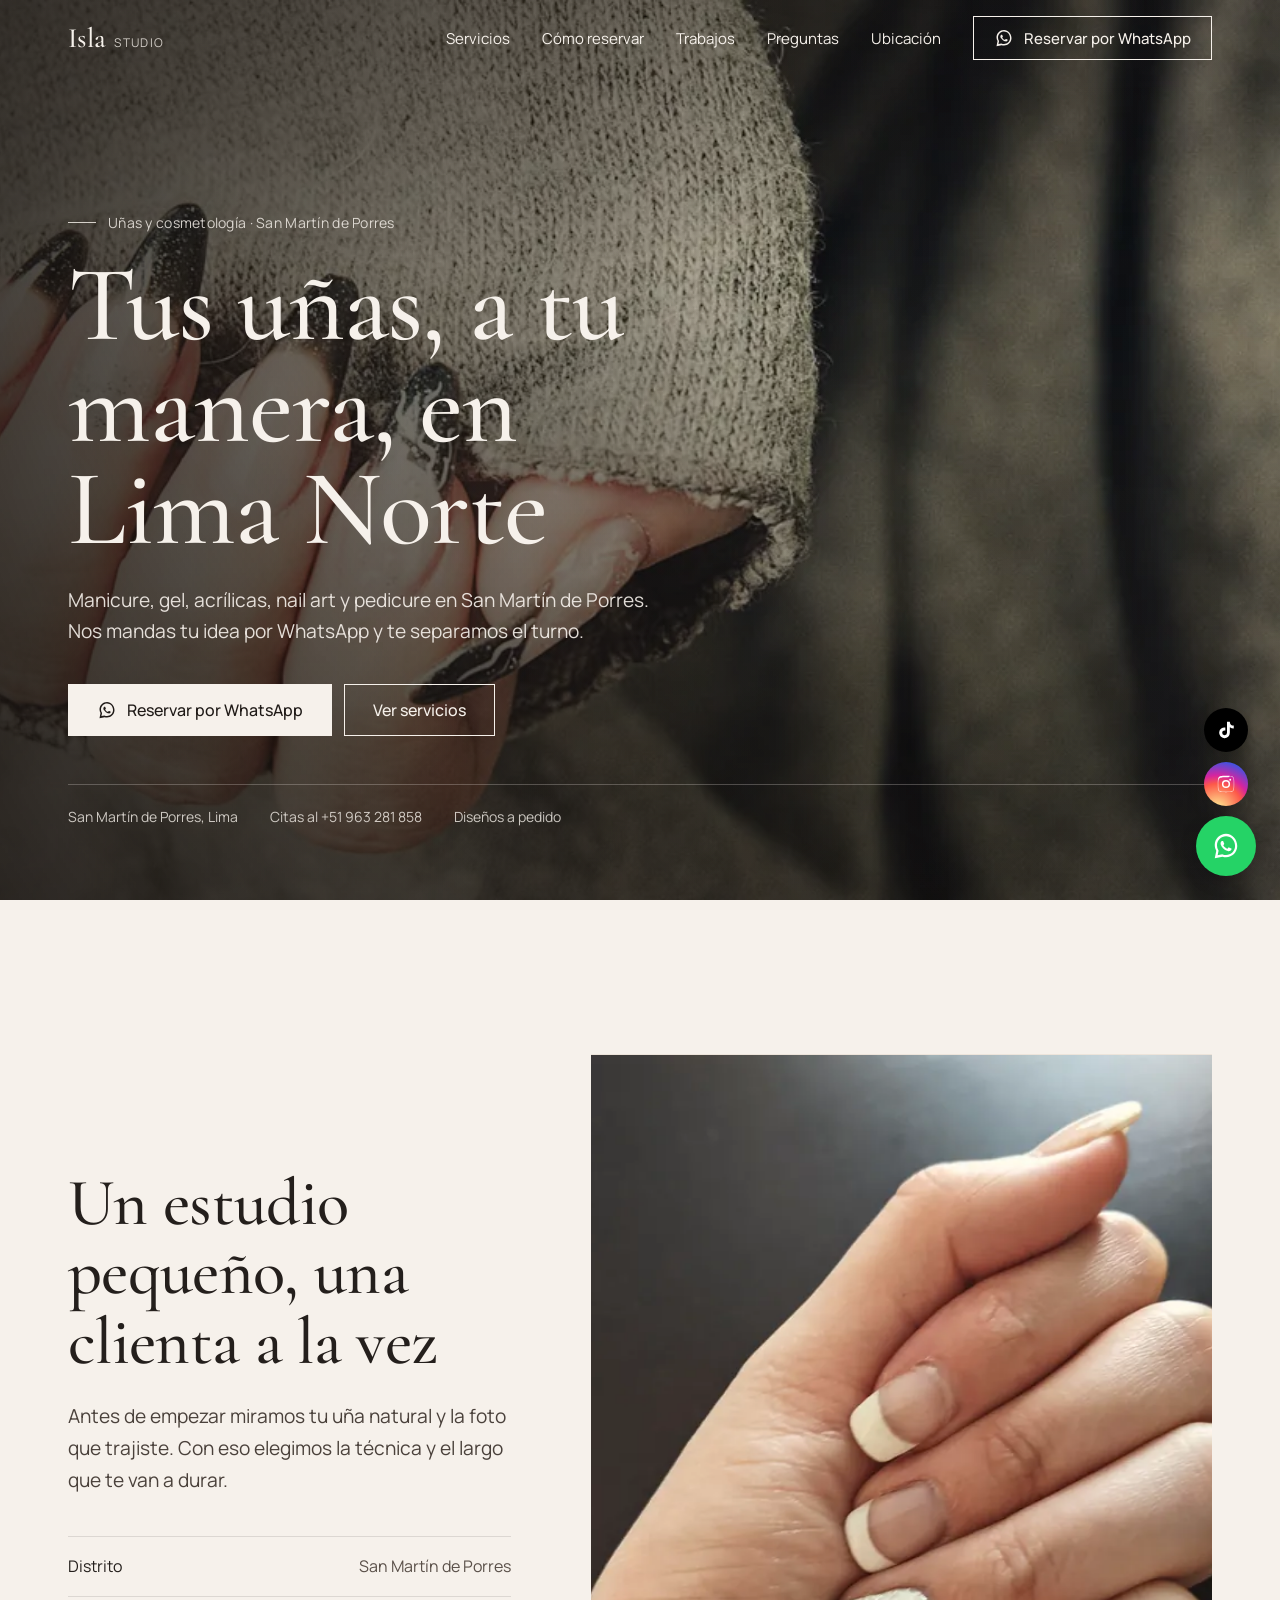
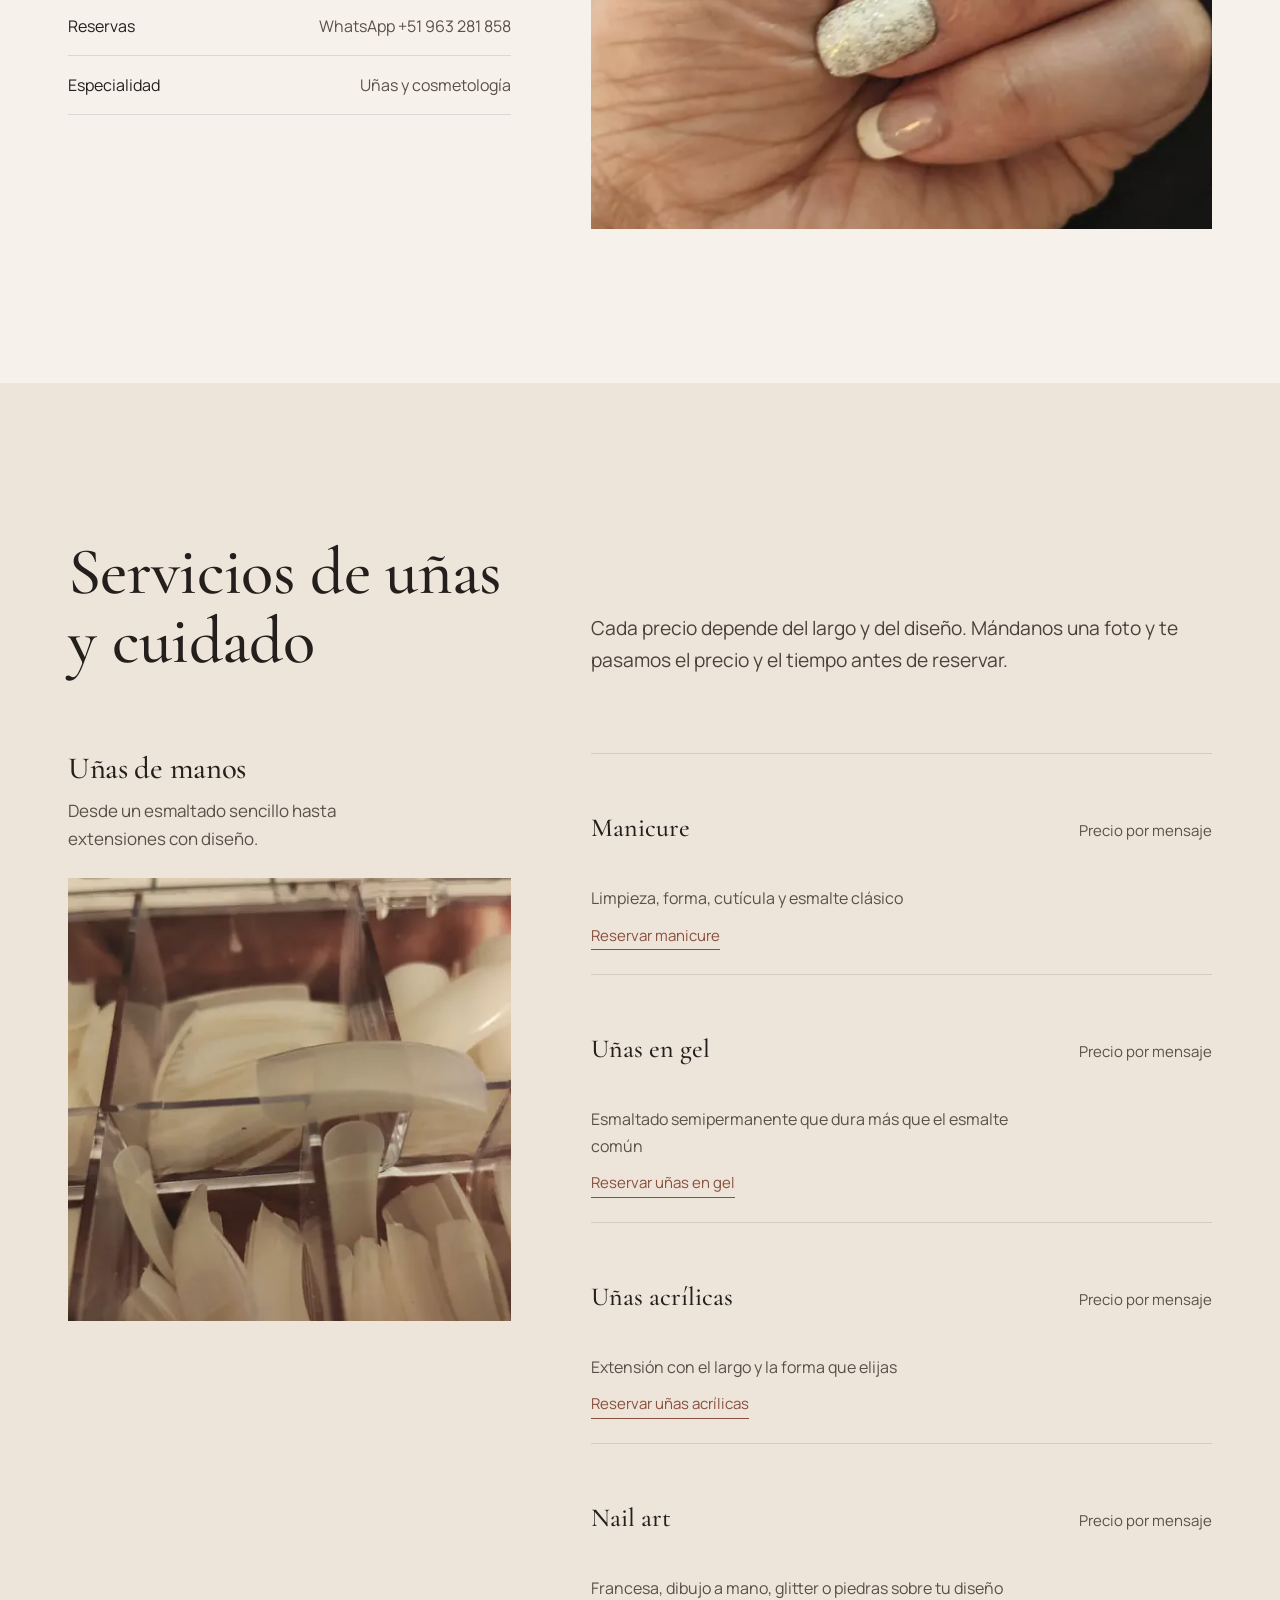
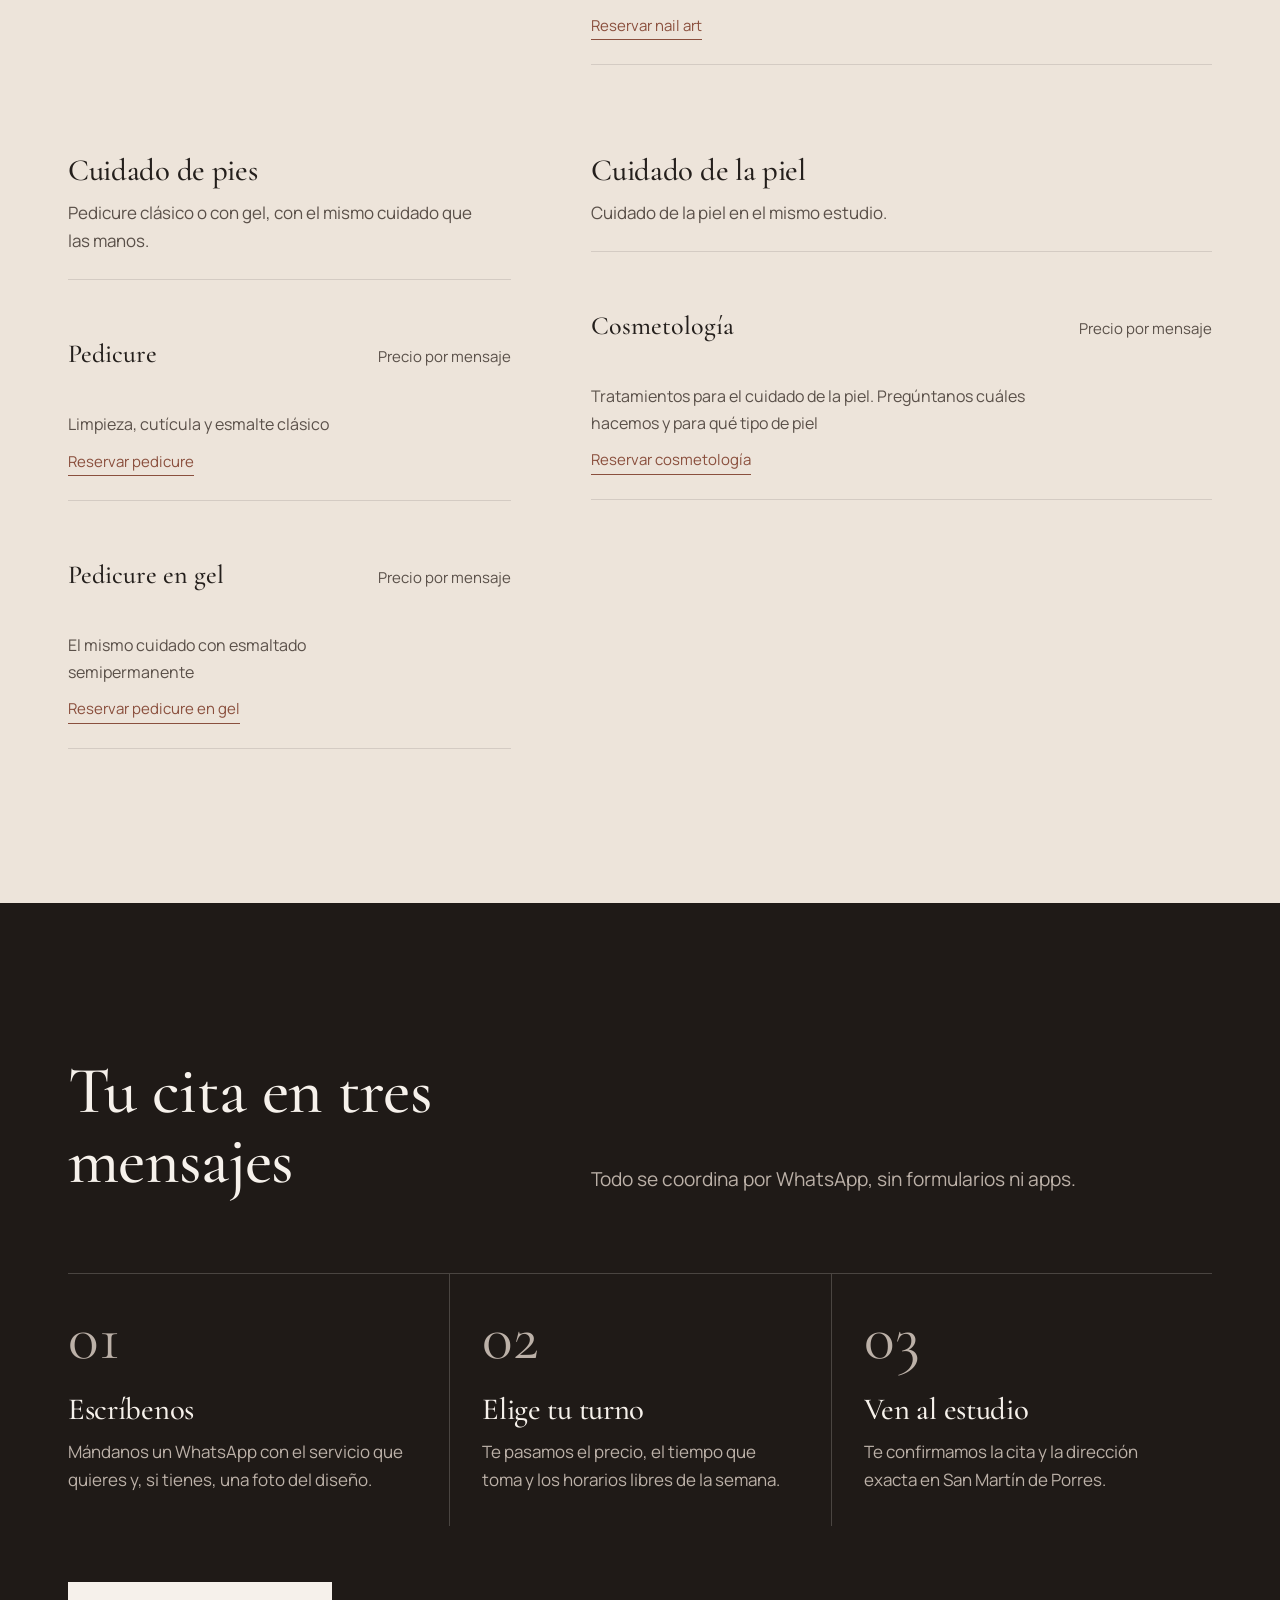
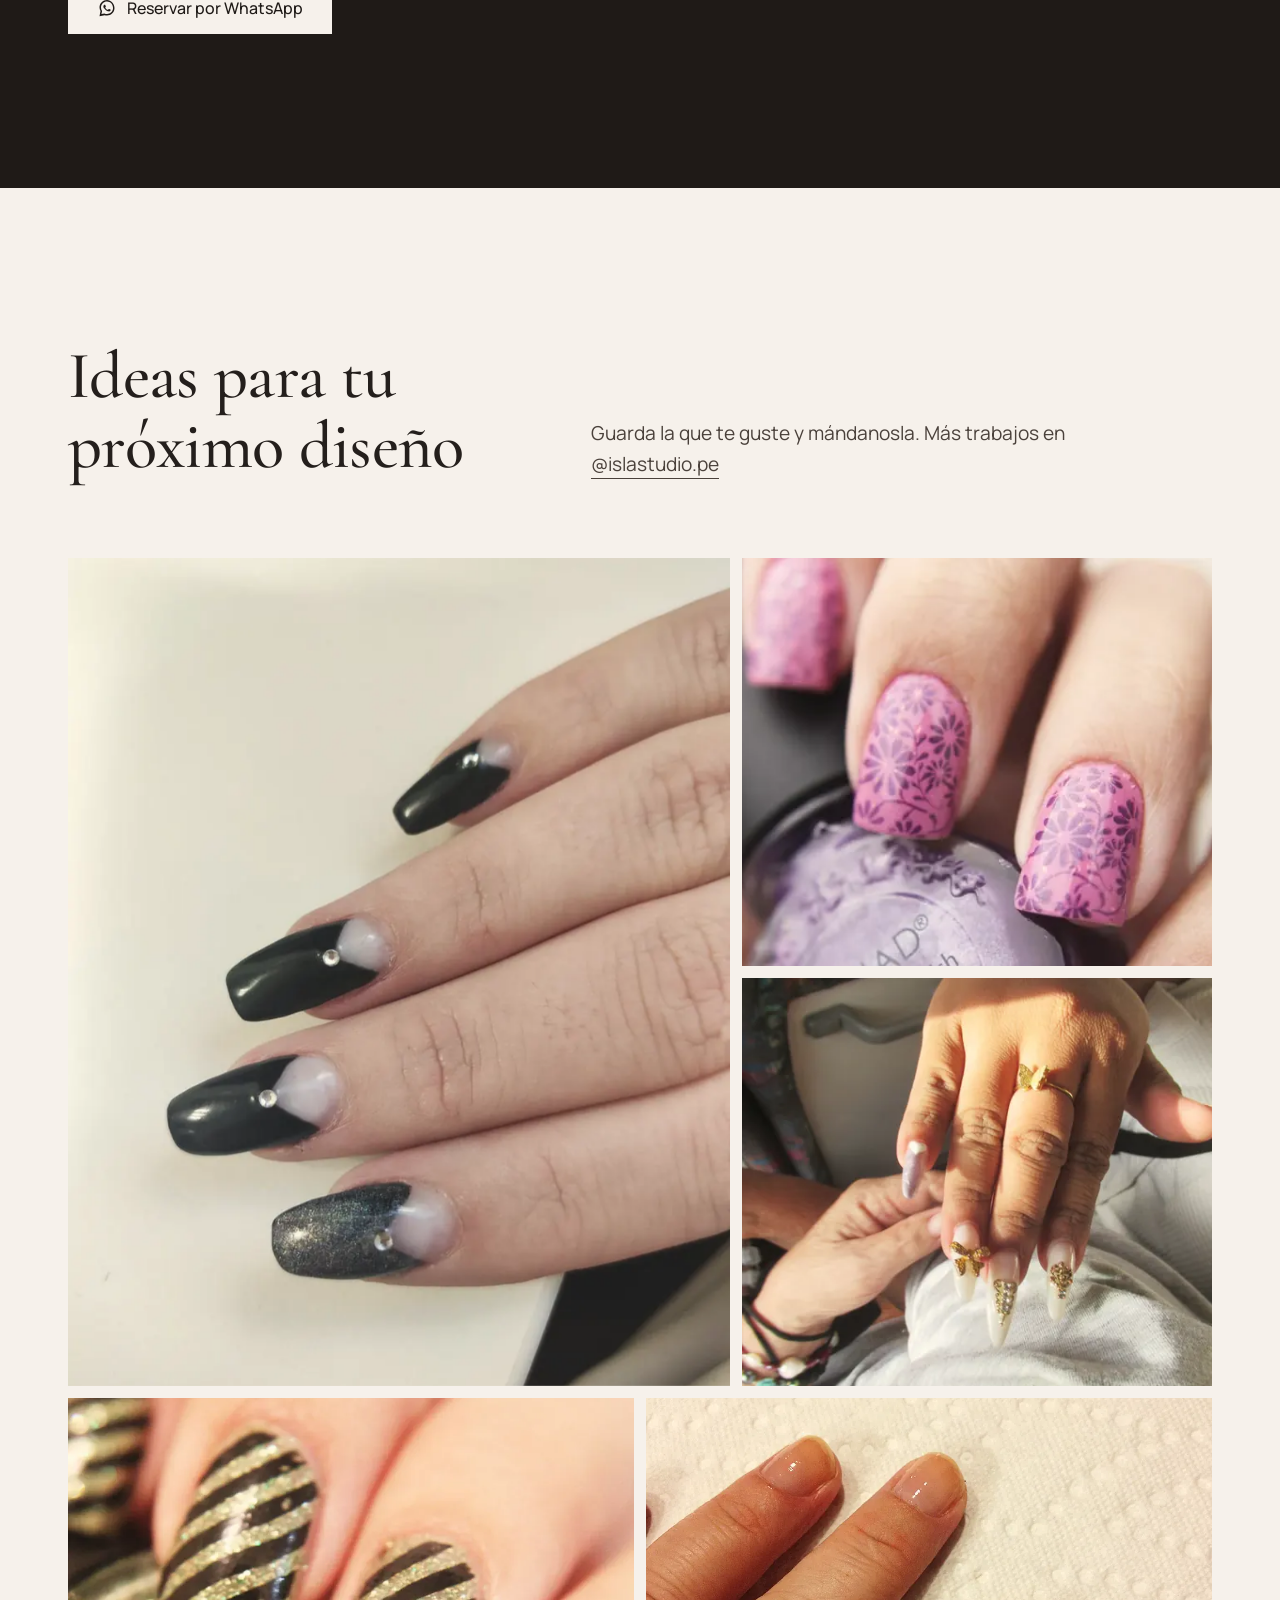
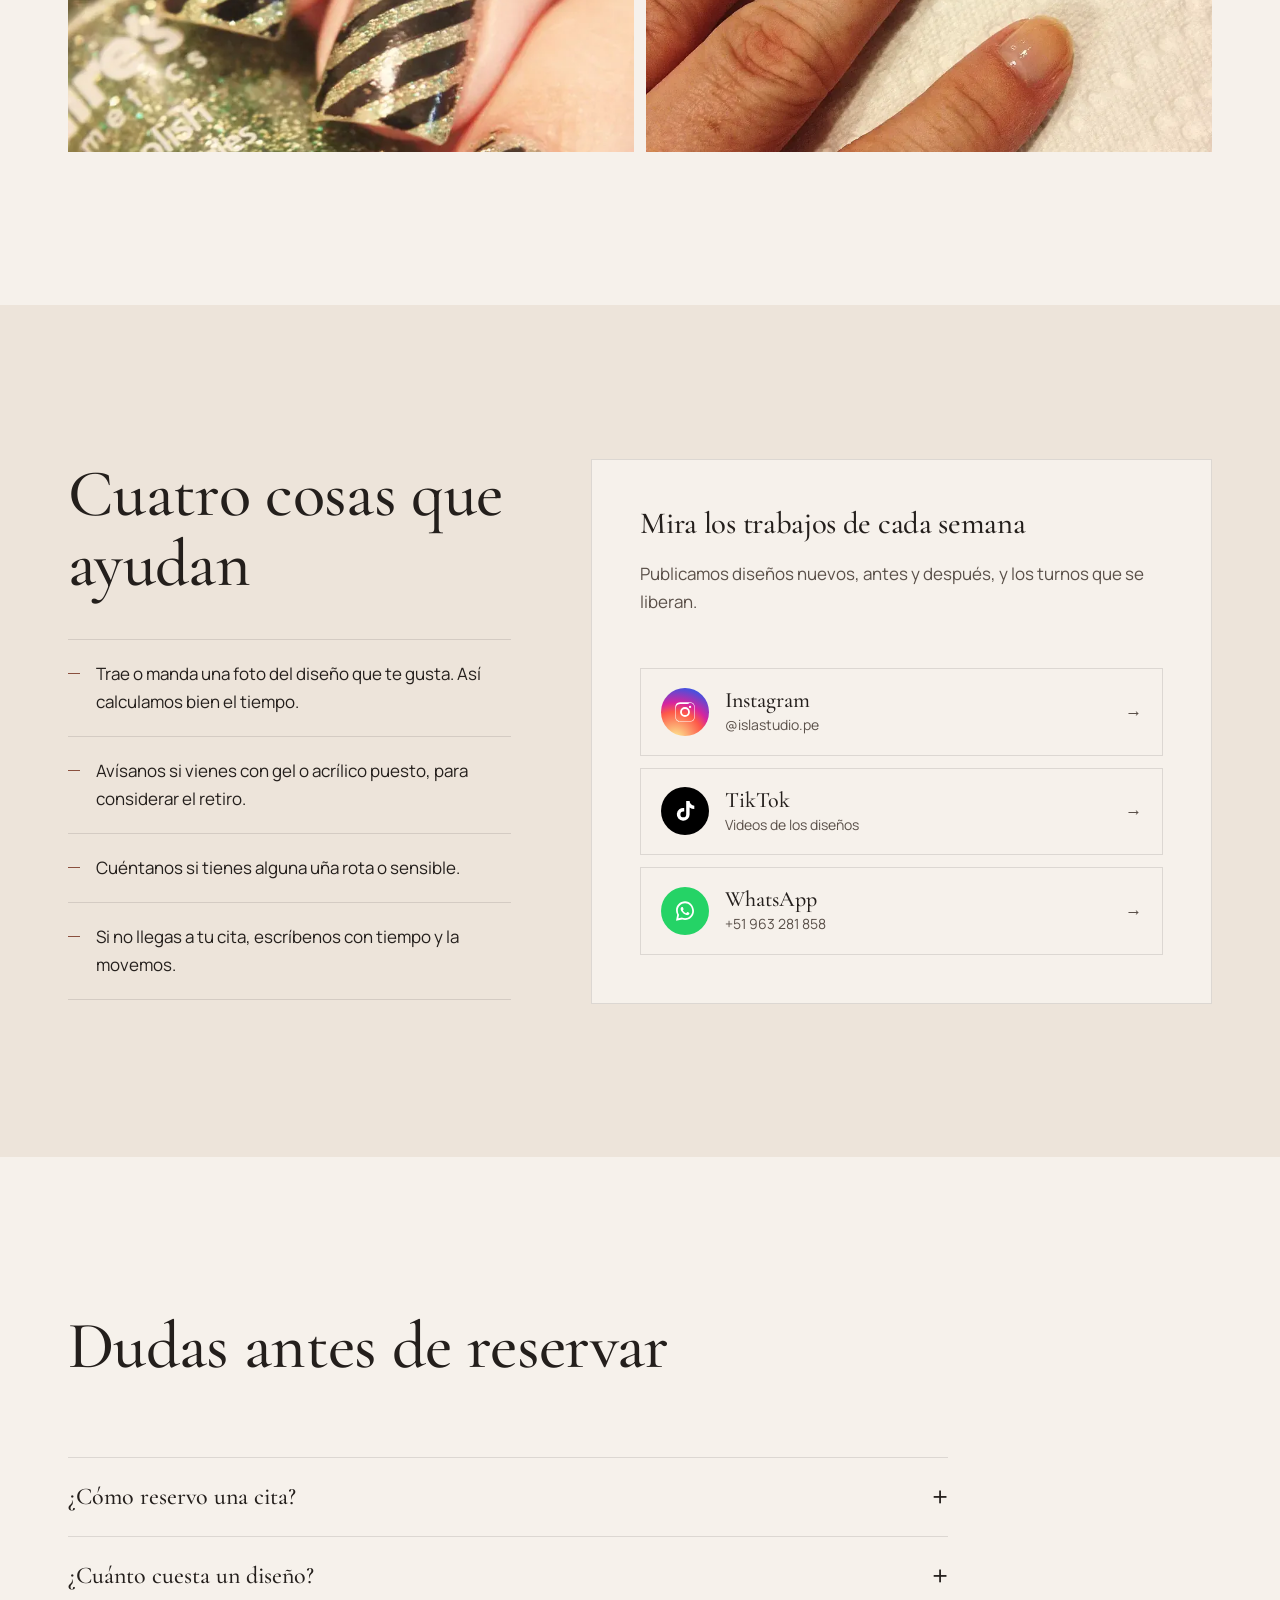
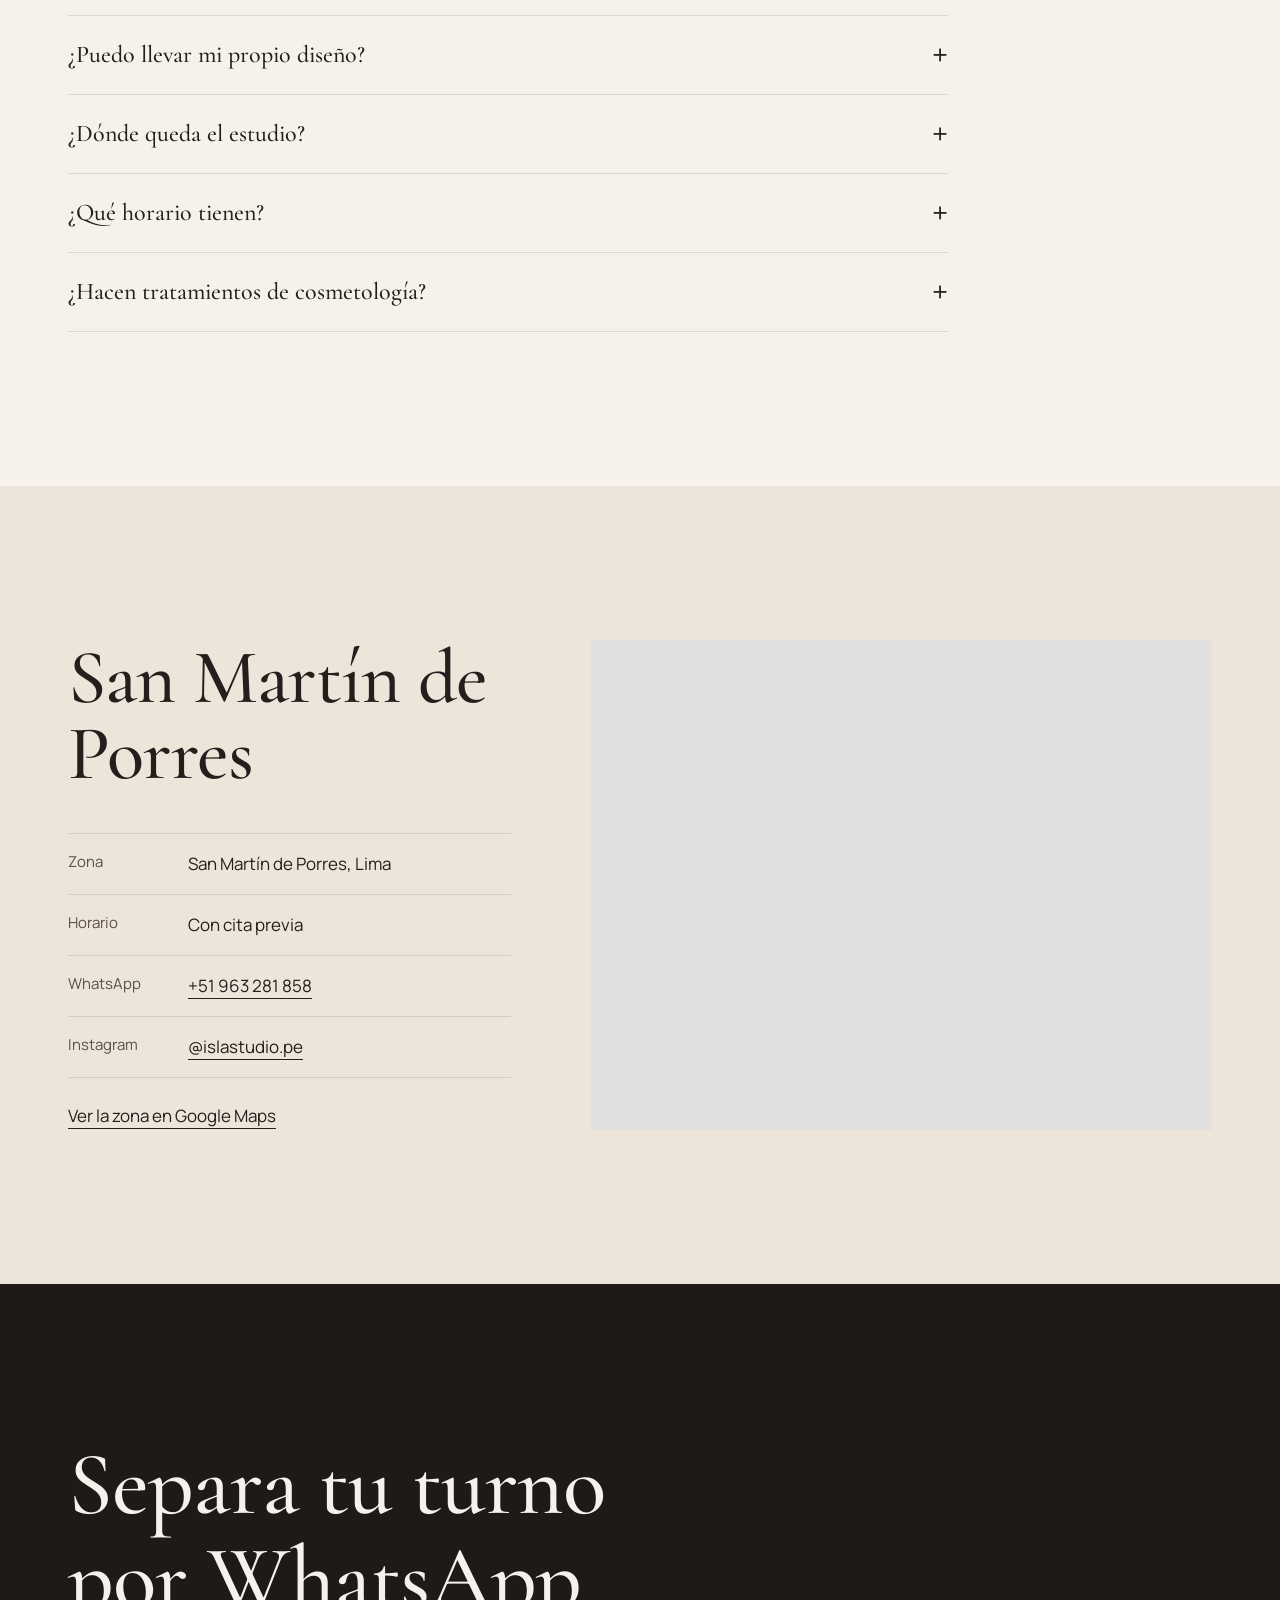
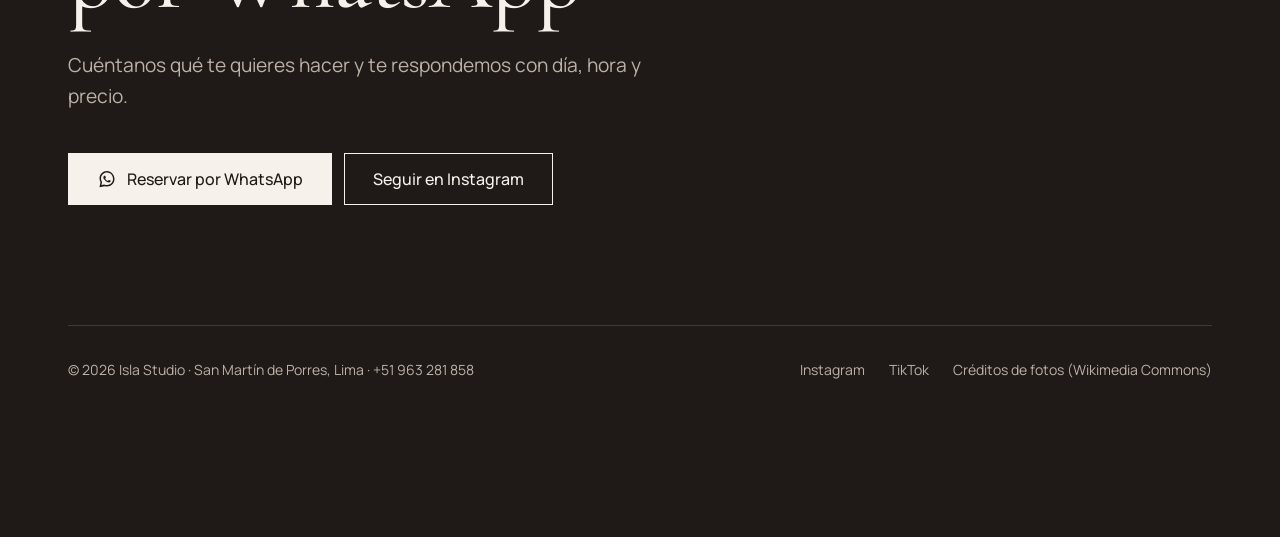
==== commit 0c1e13d7: "Anchos en em (no dependen de la fuente) y titular con cortes fijos: CLS 0" ====
--- a/index.html
+++ b/index.html
@@ -59,7 +59,7 @@
 .wrap{max-width:var(--wrap);margin-inline:auto;padding-inline:var(--pad)}
 .eyebrow{font-size:14px;letter-spacing:.02em;color:var(--muted);margin-bottom:20px;display:flex;gap:12px;align-items:center}
 .eyebrow::before{content:"";width:28px;height:1px;background:currentColor}
-.lead{font-size:clamp(18px,1.5vw,20px);color:var(--muted);max-width:52ch}
+.lead{font-size:clamp(18px,1.5vw,20px);color:var(--muted);max-width:31em}
 .skip{position:absolute;left:12px;top:-60px;background:var(--ink);color:var(--bg);padding:12px 16px;z-index:100}
 .skip:focus{top:12px}
 :focus-visible{outline:2px solid currentColor;outline-offset:3px;box-shadow:0 0 0 5px rgba(138,79,61,.35)}
@@ -105,7 +105,7 @@
 .hero::after{content:"";position:absolute;inset:0;background:linear-gradient(90deg,rgba(20,16,14,.78) 0%,rgba(20,16,14,.45) 45%,rgba(20,16,14,.05) 75%),linear-gradient(180deg,rgba(20,16,14,.35) 0%,rgba(20,16,14,0) 30%,rgba(20,16,14,.5) 100%)}
 @media (max-width:700px){.hero::after{background:linear-gradient(180deg,rgba(20,16,14,.35) 0%,rgba(20,16,14,.55) 45%,rgba(20,16,14,.85) 100%)}}
 .hero__in{position:relative;z-index:1;width:100%;padding-block:0 clamp(48px,8vh,96px)}
-.hero h1{font-size:clamp(52px,8.4vw,128px);max-width:11ch;line-height:.95}
+.hero h1{font-size:clamp(52px,8.4vw,128px);max-width:none;line-height:.95}
 .hero .lead{color:rgba(245,240,234,.85);margin-top:24px}
 .hero__cta{display:flex;flex-wrap:wrap;gap:12px;margin-top:36px}
 .hero .btn--ghost:hover{color:var(--dark)}
@@ -145,12 +145,12 @@
 .cat{display:grid;gap:32px}
 
 .cat__side .frame{aspect-ratio:1/1;margin-top:24px}
-.cat__side p{color:var(--muted);margin-top:12px;max-width:36ch}
+.cat__side p{color:var(--muted);margin-top:12px;max-width:21em}
 .rows{list-style:none;margin:0;padding:0;border-top:1px solid var(--line)}
 .row{display:grid;grid-template-columns:1fr auto;gap:8px 16px;padding:24px 0;border-bottom:1px solid var(--line);align-items:baseline}
 .row__n{font-size:13px;color:var(--muted);font-variant-numeric:tabular-nums}
 .row__name{font:500 26px/1.15 var(--serif)}
-.row__desc{grid-column:1/2;color:var(--muted);font-size:16px;max-width:52ch}
+.row__desc{grid-column:1/2;color:var(--muted);font-size:16px;max-width:31em}
 .row__price{font-size:15px;color:var(--muted);white-space:nowrap}
 .row__book{grid-column:1/3;font-size:15px;justify-self:start;margin-top:4px;color:var(--accent);min-height:24px}
 @media (max-width:560px){.row{grid-template-columns:1fr}.row__price{grid-column:1/2;grid-row:2}.row__desc,.row__book{grid-column:1/2}}
@@ -195,7 +195,7 @@
 .faq summary::-webkit-details-marker{display:none}
 .faq summary::after{content:"+";font:300 28px/1 var(--sans);transition:transform .25s var(--ease)}
 .faq details[open] summary::after{transform:rotate(45deg)}
-.faq details p{padding:0 0 24px;color:var(--muted);max-width:64ch}
+.faq details p{padding:0 0 24px;color:var(--muted);max-width:38em}
 
 /* Ubicación */
 .visit{display:grid;gap:48px}
@@ -209,7 +209,7 @@
 
 /* Cierre y pie */
 .close{text-align:left}
-.close h2{font-size:clamp(48px,7vw,104px);max-width:12ch}
+.close h2{font-size:clamp(48px,7vw,104px);max-width:6em}
 .close .lead{margin-top:24px}
 .close__cta{margin-top:40px;display:flex;gap:12px;flex-wrap:wrap}
 .foot{border-top:1px solid rgba(245,240,234,.15);margin-top:clamp(80px,10vw,120px);padding-top:32px;display:flex;flex-wrap:wrap;justify-content:space-between;gap:16px;font-size:14px;color:var(--dark-muted)}
@@ -262,7 +262,7 @@
 
 .cat--pair{grid-template-columns:1fr}
 
-.cat__sub{color:var(--muted);margin:12px 0 24px;max-width:40ch}
+.cat__sub{color:var(--muted);margin:12px 0 24px;max-width:24em}
 /* Áreas táctiles de 44px en el celular */
 @media (max-width:900px){
   .row__book,.visit dd a,.visit__more a,.foot a,.logo,.lead .link{display:inline-flex;align-items:center;min-height:44px}
@@ -372,7 +372,7 @@
     </picture>
     <div class="wrap hero__in">
       <p class="eyebrow eyebrow--light">Uñas y cosmetología · San Martín de Porres</p>
-      <h1 id="hero-h"><span class="w"><span data-i="0">Tus</span></span> <span class="w"><span data-i="1">uñas,</span></span> <span class="w"><span data-i="2">a</span></span> <span class="w"><span data-i="3">tu</span></span> <span class="w"><span data-i="4">manera,</span></span> <span class="w"><span data-i="5">en</span></span> <span class="w"><span data-i="6">Lima</span></span> <span class="w"><span data-i="7">Norte</span></span></h1>
+      <h1 id="hero-h"><span class="w"><span data-i="0">Tus</span></span> <span class="w"><span data-i="1">uñas,</span></span> <span class="w"><span data-i="2">a</span></span> <span class="w"><span data-i="3">tu</span></span><br><span class="w"><span data-i="4">manera,</span></span> <span class="w"><span data-i="5">en</span></span><br><span class="w"><span data-i="6">Lima</span></span> <span class="w"><span data-i="7">Norte</span></span></h1>
       <p class="lead">Manicure, gel, acrílicas, nail art y pedicure en San Martín de Porres. Nos mandas tu idea por WhatsApp y te separamos el turno.</p>
       <div class="hero__cta">
         <a class="btn btn--light" href="https://wa.me/51963281858?text=Hola%20Isla%20Studio%2C%20quiero%20reservar%20una%20cita" target="_blank" rel="noopener"><svg class="wa-ic" viewBox="0 0 32 32" width="20" height="20" aria-hidden="true"><path fill="currentColor" d="M16.04 3C9.4 3 4 8.36 4 14.97c0 2.1.56 4.17 1.62 5.98L4 29l8.27-1.6a12.1 12.1 0 0 0 3.77.6C22.68 28 28 22.63 28 16.02 28 9.4 22.68 3 16.04 3Zm0 22.6c-1.2 0-2.4-.2-3.53-.6l-.5-.17-4.9.95.98-4.75-.2-.5a9.7 9.7 0 0 1-1.48-5.17c0-5.4 4.32-9.79 9.63-9.79 5.3 0 9.62 4.4 9.62 10.45 0 5.4-4.32 9.58-9.62 9.58Zm5.29-7.16c-.29-.15-1.71-.85-1.98-.95-.26-.1-.46-.15-.65.15-.19.29-.75.94-.92 1.13-.17.2-.34.22-.63.07-.29-.14-1.22-.45-2.32-1.43-.86-.77-1.44-1.71-1.6-2-.17-.29-.02-.45.12-.6.13-.13.3-.34.44-.5.15-.18.2-.3.29-.5.1-.19.05-.36-.02-.5-.07-.15-.65-1.57-.9-2.15-.23-.56-.47-.49-.65-.5h-.55c-.2 0-.5.08-.77.37-.26.29-1 .98-1 2.4 0 1.41 1.03 2.78 1.17 2.97.15.2 2.03 3.1 4.92 4.34.69.3 1.22.47 1.64.6.69.22 1.32.19 1.81.12.55-.08 1.71-.7 1.95-1.37.24-.68.24-1.26.17-1.38-.07-.12-.27-.2-.56-.34Z"/></svg>Reservar por WhatsApp</a>
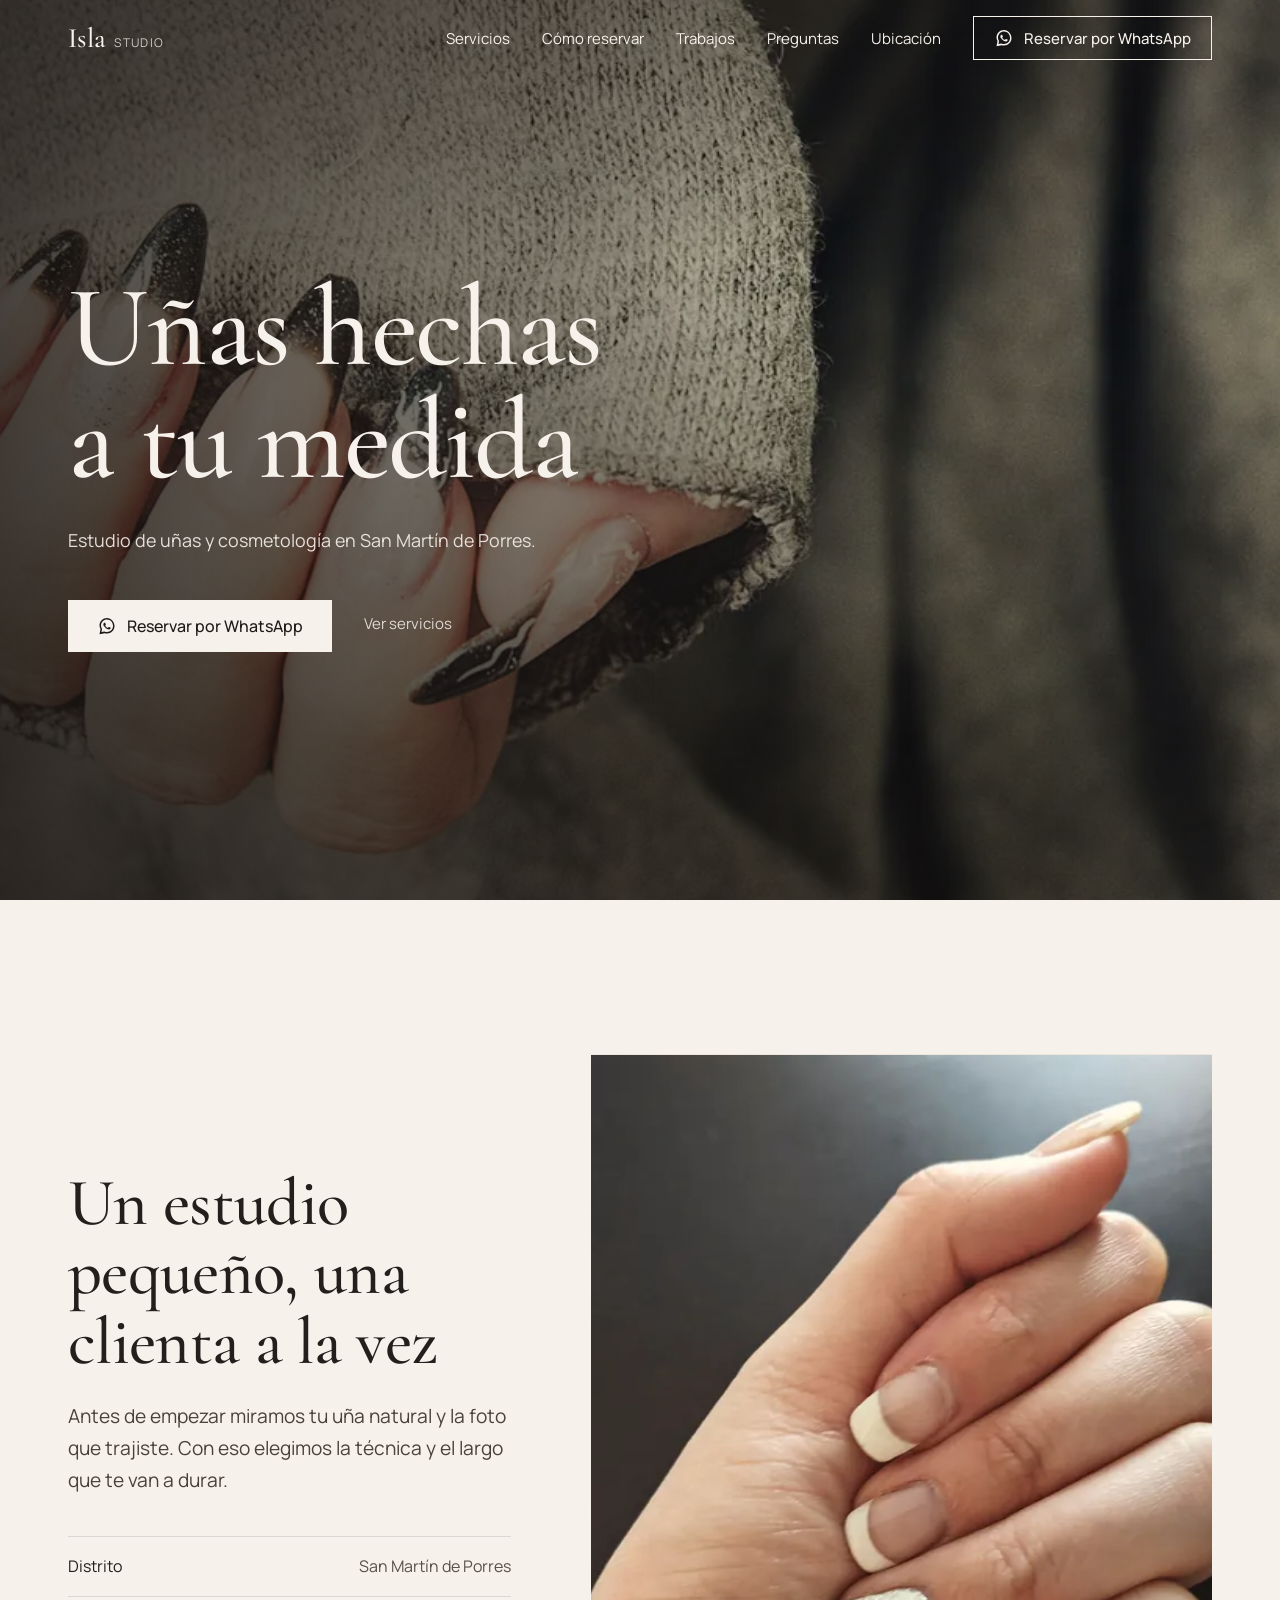
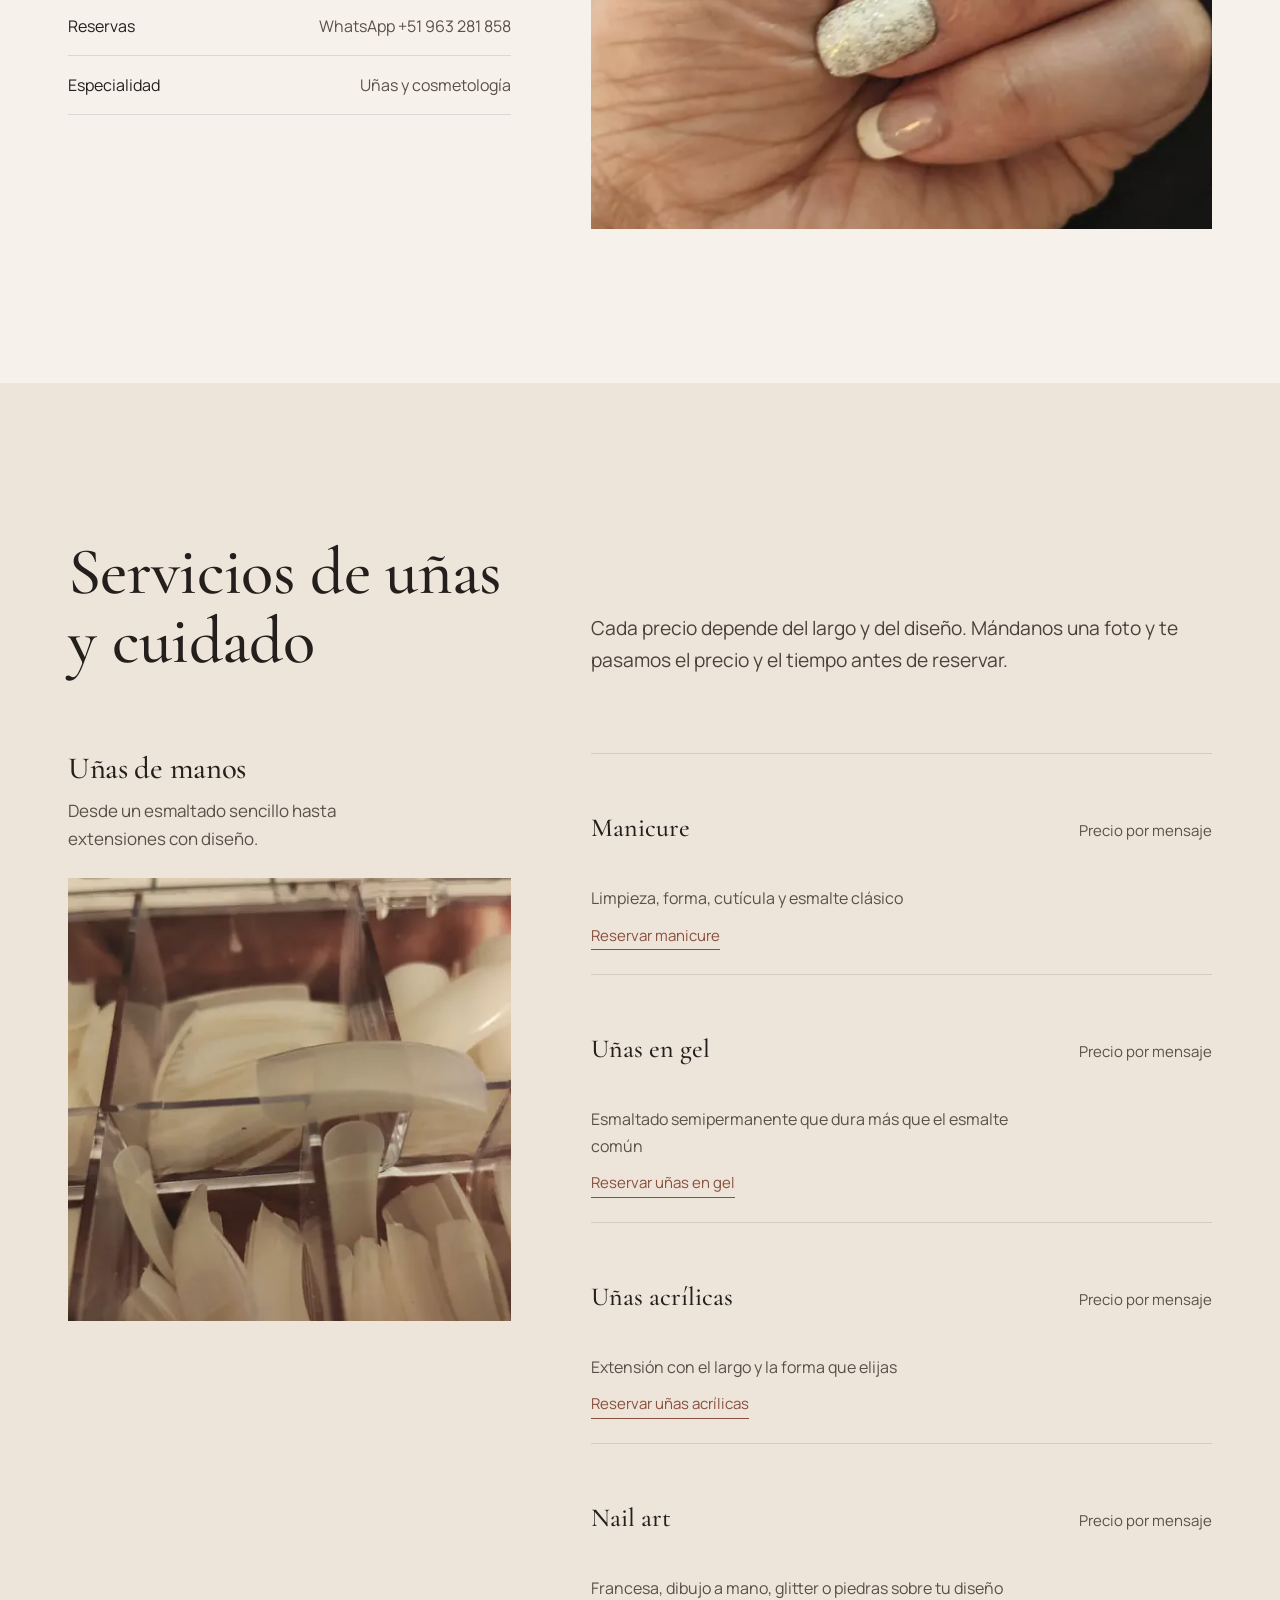
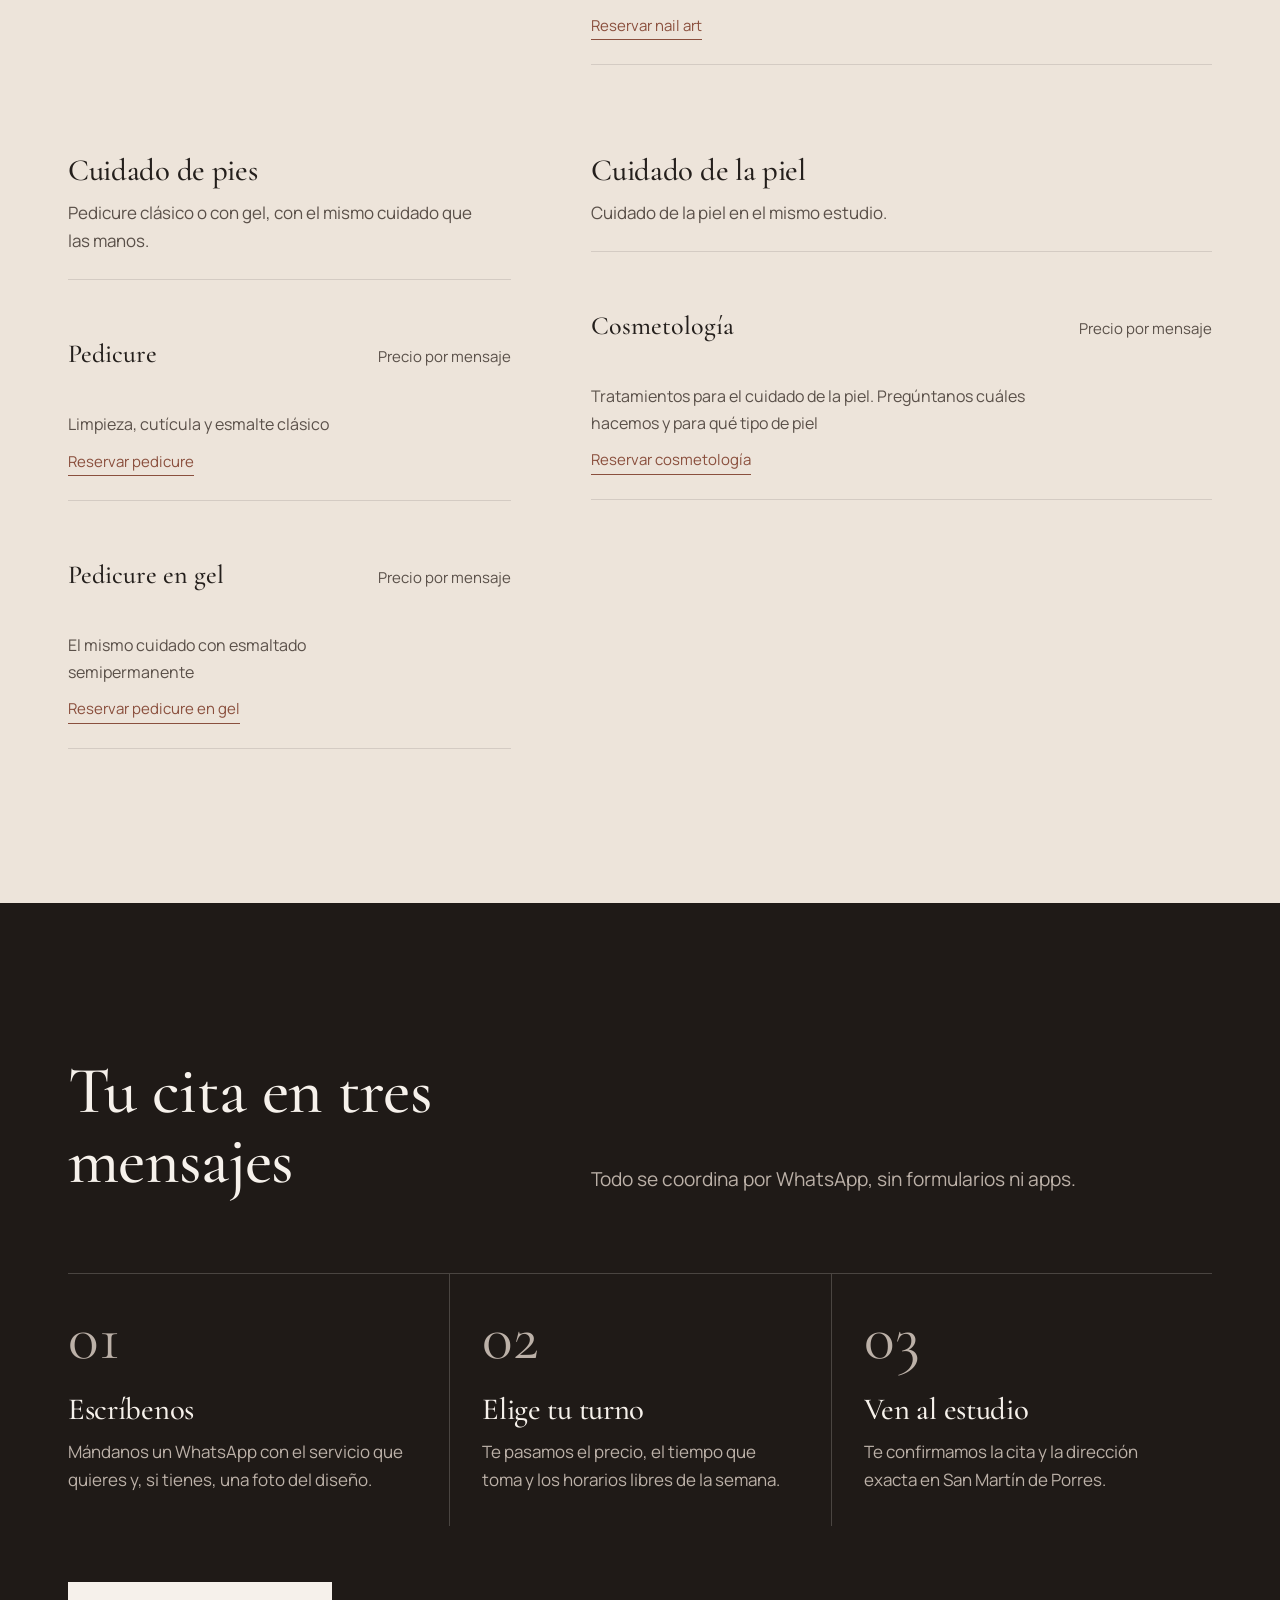
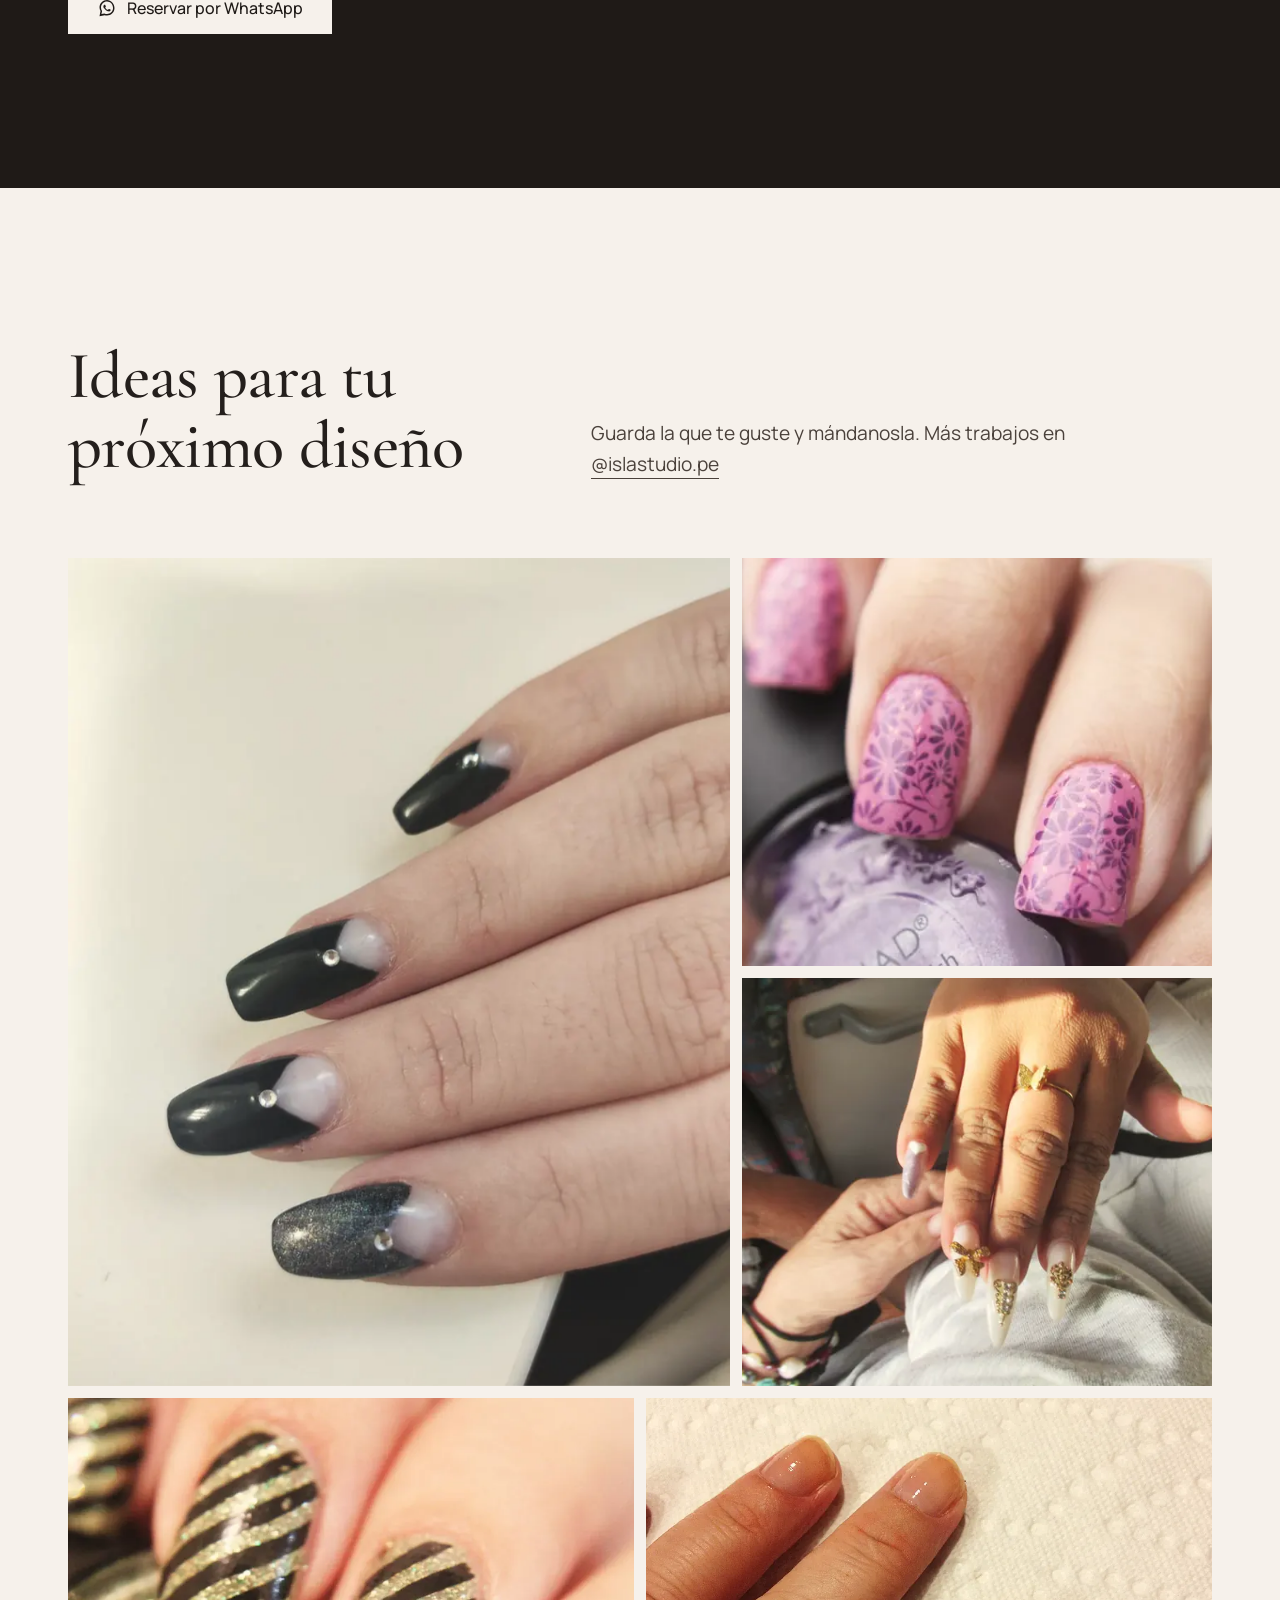
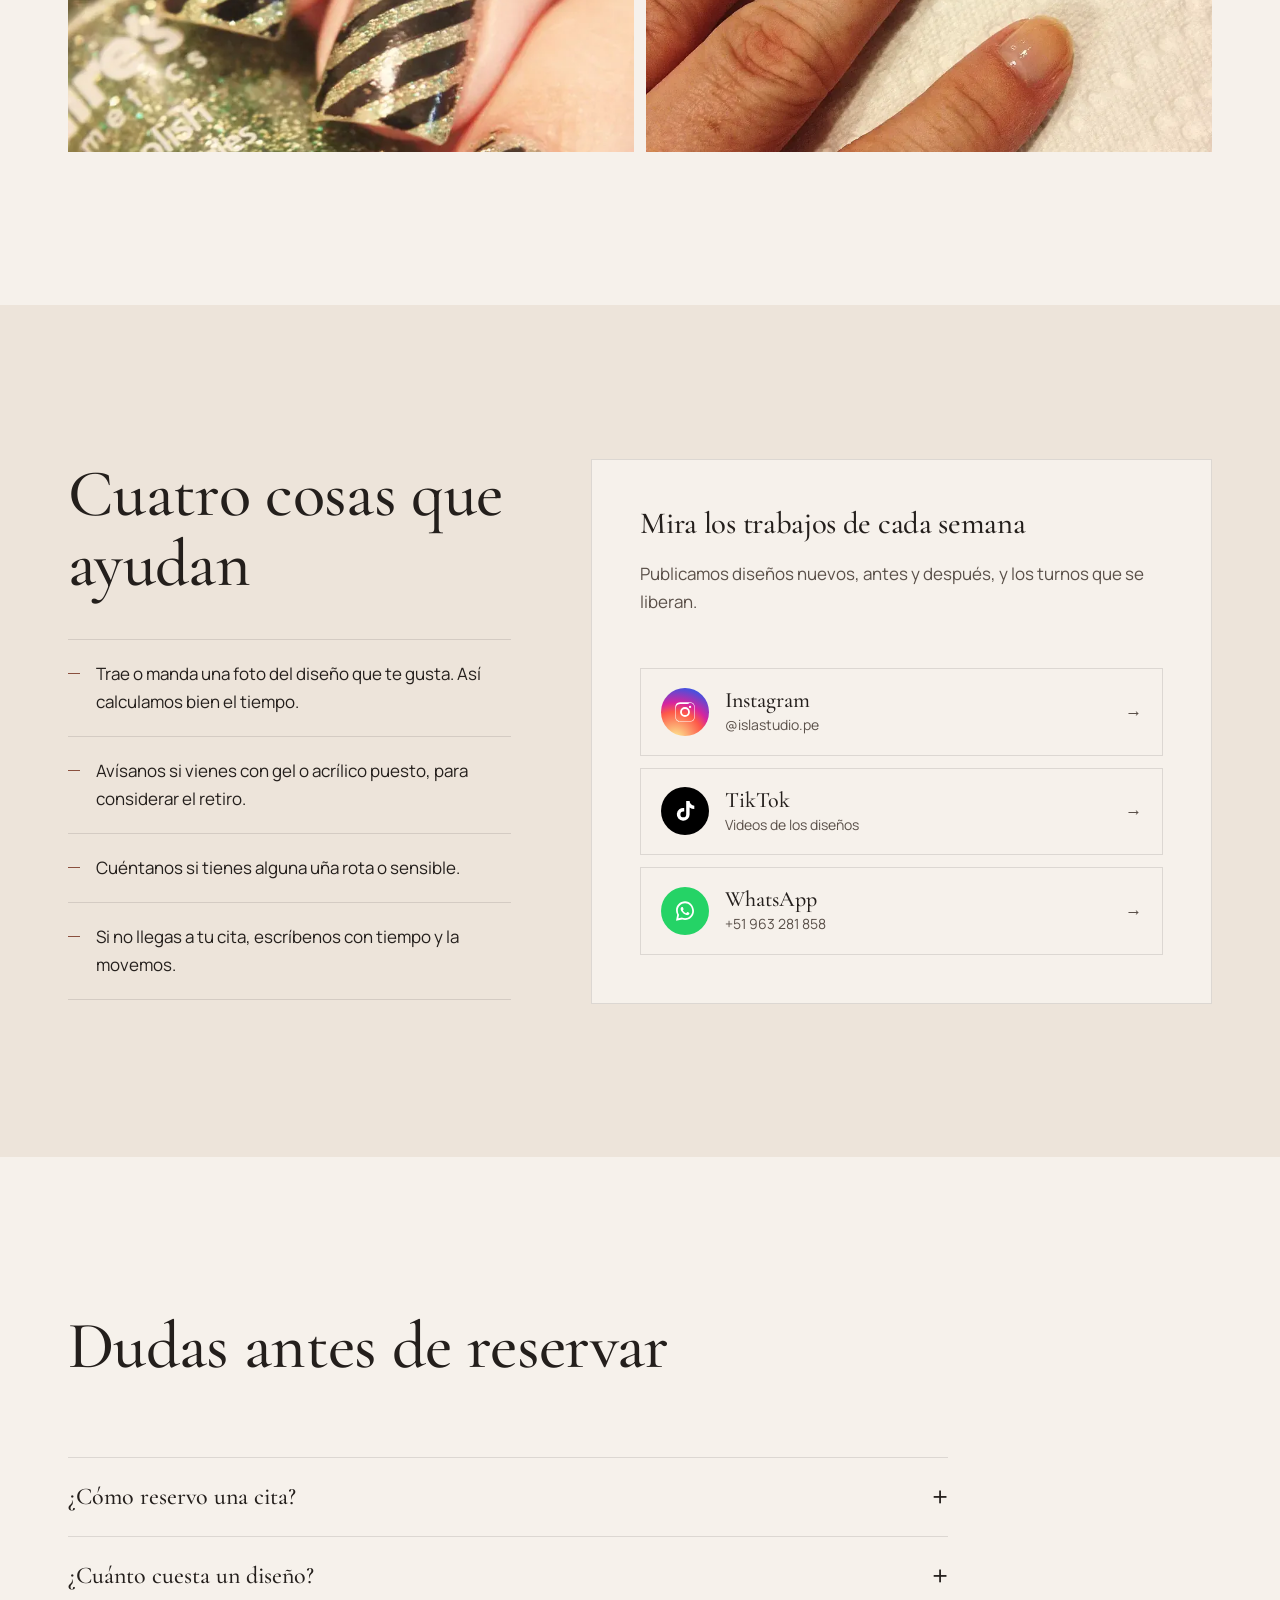
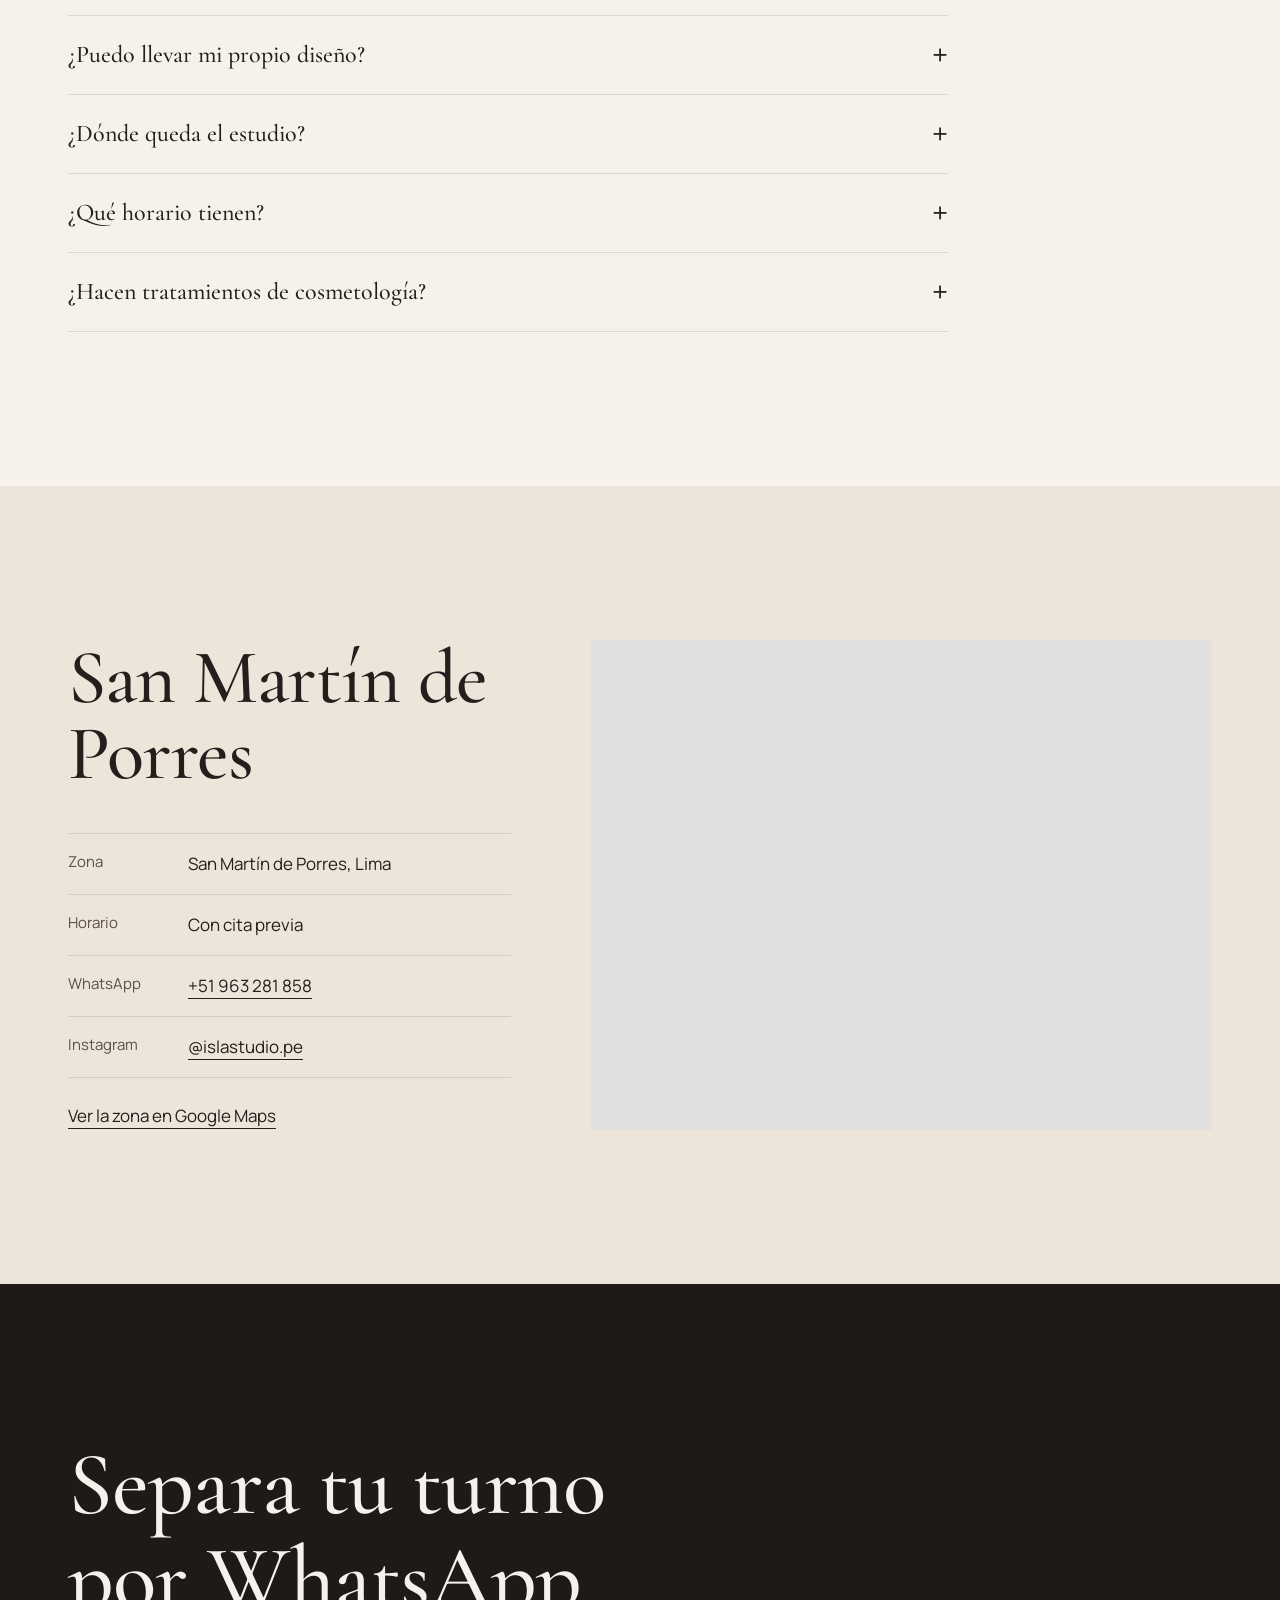
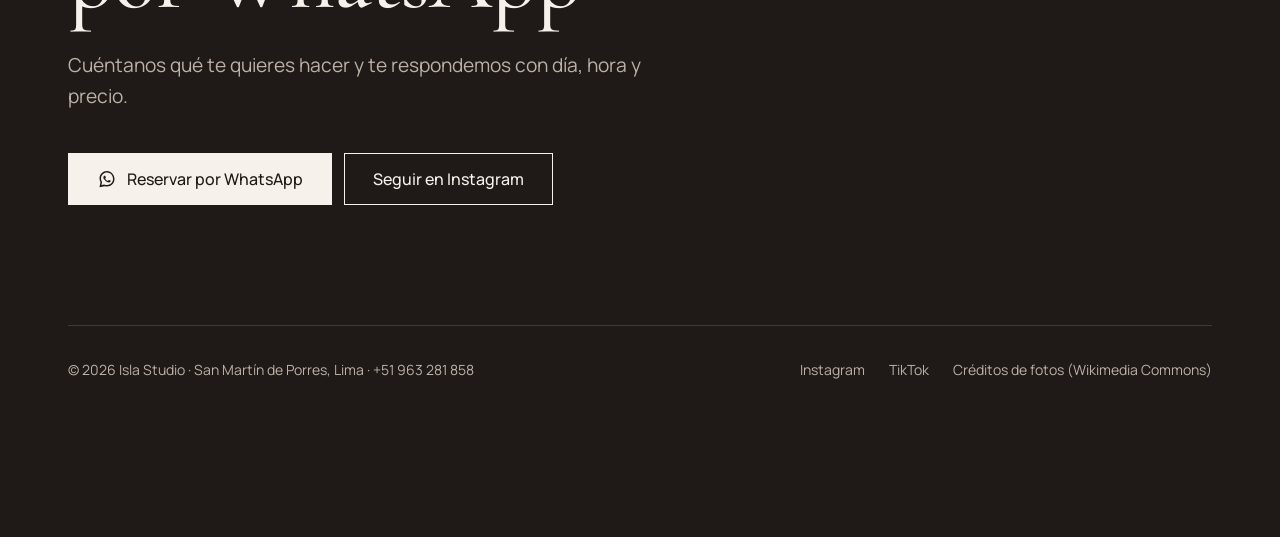
==== commit a4f4082c: "Hero simple: titular corto, una línea, un botón; redes flotantes aparecen después del hero" ====
--- a/index.html
+++ b/index.html
@@ -326,6 +326,27 @@
   .hero h1 .w>span{transform:none}
   .float .f-wa::before,.float .f-wa::after{display:none}
 }
+
+/* Hero simple y calmado */
+.hero{align-items:center}
+.hero__in{padding-block:120px 96px}
+.hero h1{font-size:clamp(56px,9vw,136px);line-height:.98;letter-spacing:-.015em}
+.hero .lead{margin-top:28px;font-size:clamp(17px,1.4vw,20px);max-width:28em}
+.hero__cta{margin-top:44px;align-items:center;gap:32px}
+.hero__link{color:var(--dark-ink);font-size:15px;min-height:44px;display:inline-flex;align-items:center;opacity:.85}
+.hero__link:hover{opacity:1}
+@media (max-width:700px){
+  .hero{align-items:flex-end}
+  .hero__in{padding-block:120px 56px}
+  .hero__cta{flex-direction:column;align-items:stretch;gap:12px}
+  .hero__link{justify-content:center}
+}
+/* Los botones flotantes y la barra móvil aparecen al salir del hero */
+html.js .float,html.js .bar{opacity:0;pointer-events:none;transition:opacity .5s var(--ease),transform .5s var(--ease)}
+html.js .float{transform:translateY(16px)}
+html.js .bar{transform:translateY(100%)}
+html.js.past-hero .float,html.js.past-hero .bar{opacity:1;pointer-events:auto;transform:none}
+html.js .float a{animation:none}
 </style>
 <script type="application/ld+json">
 {
@@ -371,14 +392,12 @@
       <img class="hero__img" src="img/v3/hero-1920.webp" srcset="img/v3/hero-1280.webp 1280w, img/v3/hero-1920.webp 1920w" sizes="100vw" width="1920" height="864" alt="Uñas largas en punta con francesa negra y diseño a mano" fetchpriority="high">
     </picture>
     <div class="wrap hero__in">
-      <p class="eyebrow eyebrow--light">Uñas y cosmetología · San Martín de Porres</p>
-      <h1 id="hero-h"><span class="w"><span data-i="0">Tus</span></span> <span class="w"><span data-i="1">uñas,</span></span> <span class="w"><span data-i="2">a</span></span> <span class="w"><span data-i="3">tu</span></span><br><span class="w"><span data-i="4">manera,</span></span> <span class="w"><span data-i="5">en</span></span><br><span class="w"><span data-i="6">Lima</span></span> <span class="w"><span data-i="7">Norte</span></span></h1>
-      <p class="lead">Manicure, gel, acrílicas, nail art y pedicure en San Martín de Porres. Nos mandas tu idea por WhatsApp y te separamos el turno.</p>
+      <h1 id="hero-h"><span class="w"><span data-i="0">Uñas</span></span> <span class="w"><span data-i="1">hechas</span></span><br><span class="w"><span data-i="2">a</span></span> <span class="w"><span data-i="3">tu</span></span> <span class="w"><span data-i="4">medida</span></span></h1>
+      <p class="lead">Estudio de uñas y cosmetología en San Martín de Porres.</p>
       <div class="hero__cta">
         <a class="btn btn--light" href="https://wa.me/51963281858?text=Hola%20Isla%20Studio%2C%20quiero%20reservar%20una%20cita" target="_blank" rel="noopener"><svg class="wa-ic" viewBox="0 0 32 32" width="20" height="20" aria-hidden="true"><path fill="currentColor" d="M16.04 3C9.4 3 4 8.36 4 14.97c0 2.1.56 4.17 1.62 5.98L4 29l8.27-1.6a12.1 12.1 0 0 0 3.77.6C22.68 28 28 22.63 28 16.02 28 9.4 22.68 3 16.04 3Zm0 22.6c-1.2 0-2.4-.2-3.53-.6l-.5-.17-4.9.95.98-4.75-.2-.5a9.7 9.7 0 0 1-1.48-5.17c0-5.4 4.32-9.79 9.63-9.79 5.3 0 9.62 4.4 9.62 10.45 0 5.4-4.32 9.58-9.62 9.58Zm5.29-7.16c-.29-.15-1.71-.85-1.98-.95-.26-.1-.46-.15-.65.15-.19.29-.75.94-.92 1.13-.17.2-.34.22-.63.07-.29-.14-1.22-.45-2.32-1.43-.86-.77-1.44-1.71-1.6-2-.17-.29-.02-.45.12-.6.13-.13.3-.34.44-.5.15-.18.2-.3.29-.5.1-.19.05-.36-.02-.5-.07-.15-.65-1.57-.9-2.15-.23-.56-.47-.49-.65-.5h-.55c-.2 0-.5.08-.77.37-.26.29-1 .98-1 2.4 0 1.41 1.03 2.78 1.17 2.97.15.2 2.03 3.1 4.92 4.34.69.3 1.22.47 1.64.6.69.22 1.32.19 1.81.12.55-.08 1.71-.7 1.95-1.37.24-.68.24-1.26.17-1.38-.07-.12-.27-.2-.56-.34Z"/></svg>Reservar por WhatsApp</a>
-        <a class="btn btn--ghost" href="#servicios">Ver servicios</a>
-      </div>
-      <div class="hero__meta"><span>San Martín de Porres, Lima</span><span>Citas al +51 963 281 858</span><span>Diseños a pedido</span></div>
+        <a class="hero__link link" href="#servicios">Ver servicios</a>
+      </div>
     </div>
   </section>
 
@@ -579,7 +598,7 @@
 </nav>
 <script>
 (function(){var n=document.getElementById('nav'),b=n.querySelector('.menu-btn');
-function s(){n.classList.toggle('is-solid',window.scrollY>40)}s();addEventListener('scroll',s,{passive:true});
+function s(){n.classList.toggle('is-solid',window.scrollY>40);document.documentElement.classList.toggle('past-hero',window.scrollY>innerHeight*.6)}s();addEventListener('scroll',s,{passive:true});
 b.addEventListener('click',function(){var o=n.classList.toggle('is-open');b.setAttribute('aria-expanded',o);b.textContent=o?'Cerrar':'Menú'});
 n.querySelectorAll('#links a').forEach(function(a){a.addEventListener('click',function(){n.classList.remove('is-open');b.setAttribute('aria-expanded','false');b.textContent='Menú'})});})();
 </script>
